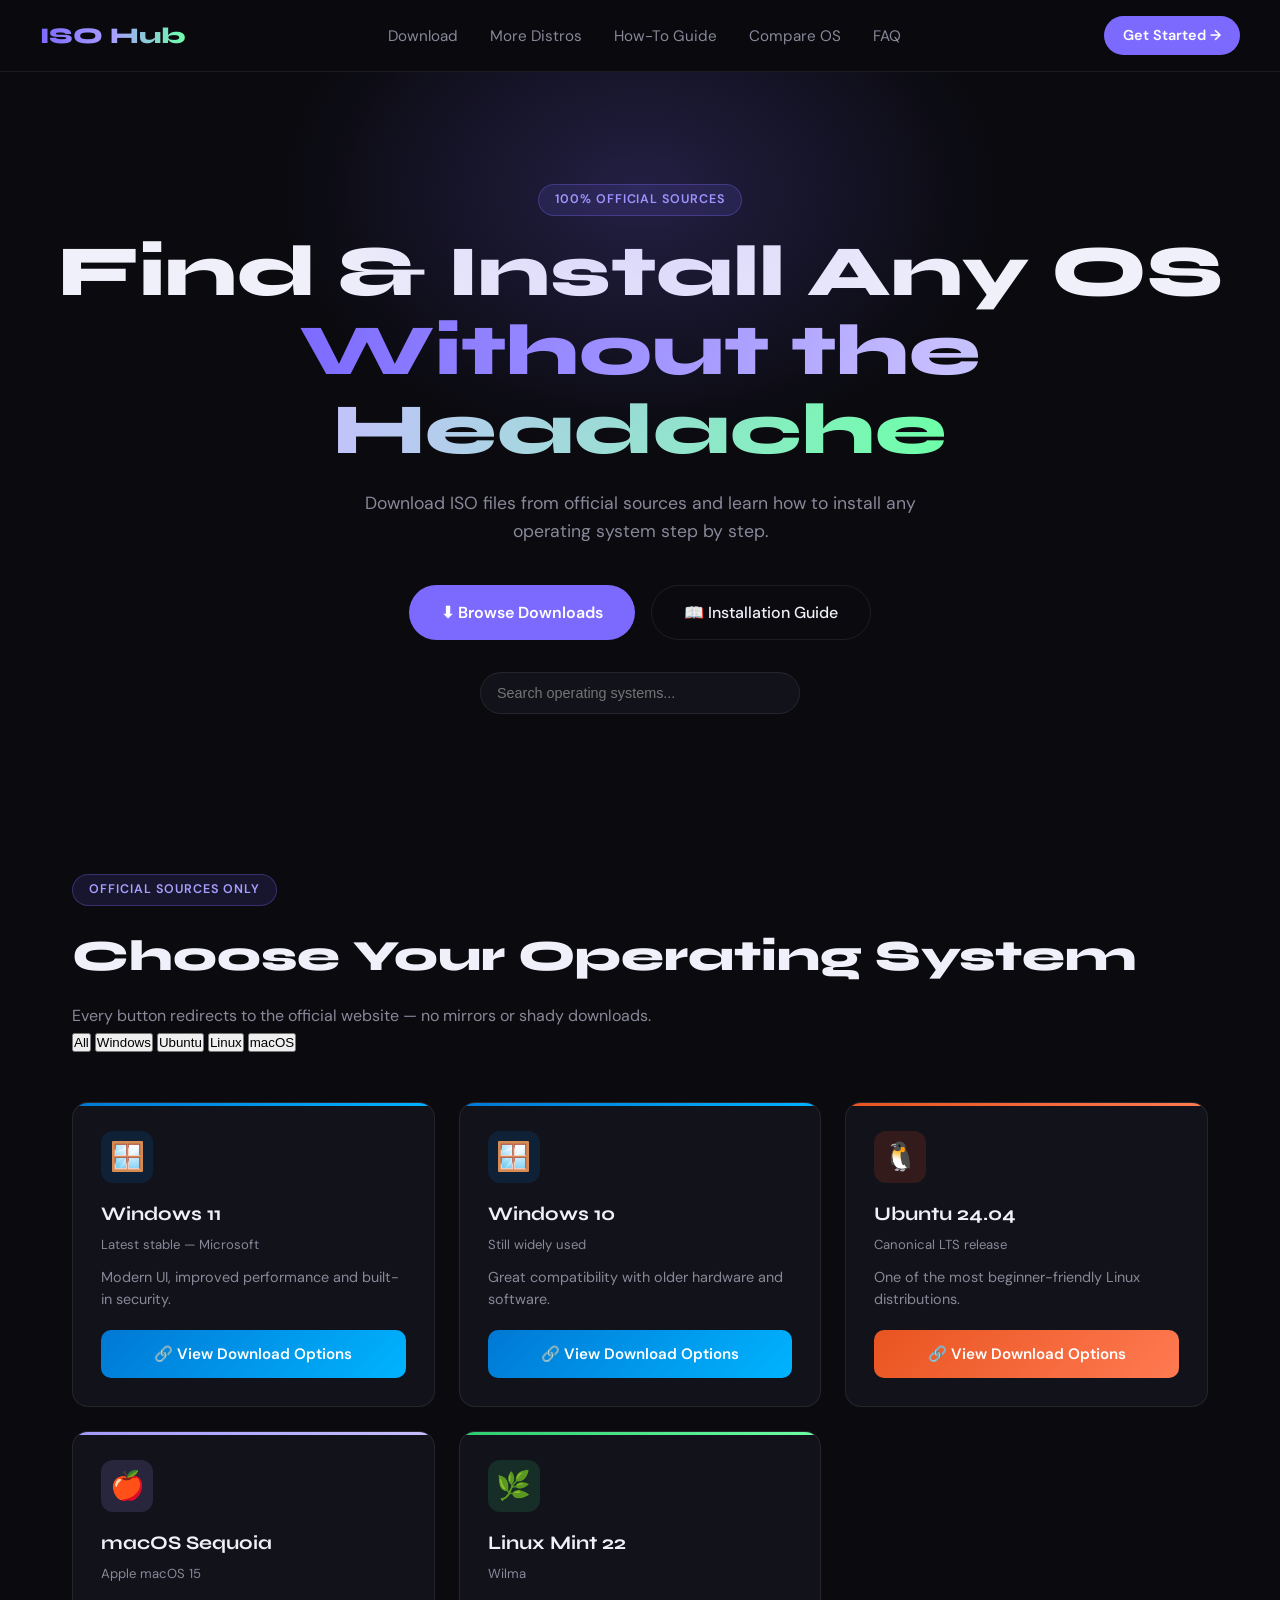
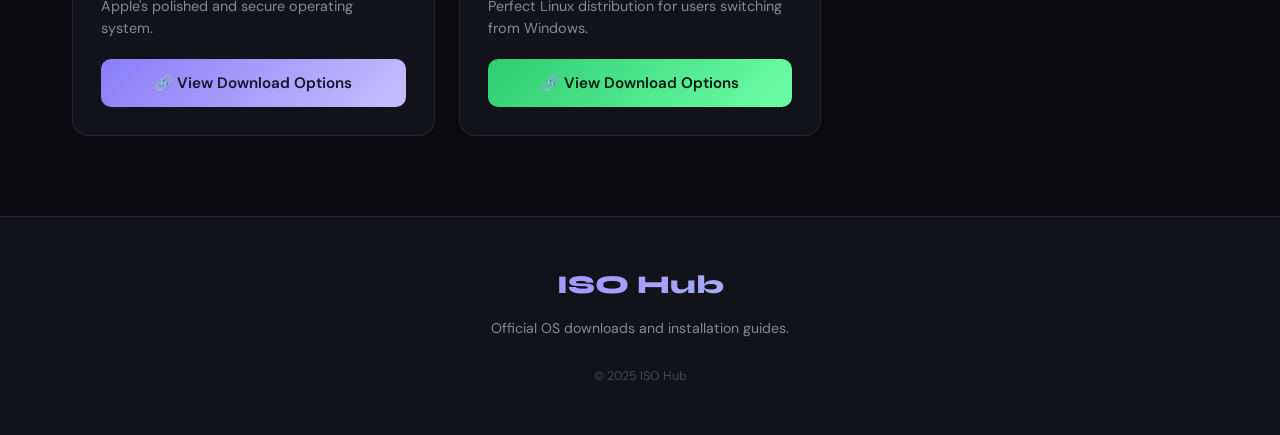
==== index.html @ 252da691 "Update index.html" ====
<!DOCTYPE html>
<html lang="en">
<head>

<meta charset="UTF-8">
<meta name="viewport" content="width=device-width, initial-scale=1.0">

<title>ISO Hub — Find & Install Any OS</title>

<link href="https://fonts.googleapis.com/css2?family=Syne:wght@400;700;800&family=DM+Sans:wght@400;500;600&display=swap" rel="stylesheet">
<link rel="stylesheet" href="style.css">

</head>

<body>

<nav>

<a class="nav-logo" href="index.html">ISO Hub</a>

<ul class="nav-links">
<li><a href="#os">Download</a></li>
<li><a href="#distros">More Distros</a></li>
<li><a href="#guide">How-To Guide</a></li>
<li><a href="#compare">Compare OS</a></li>
<li><a href="#faq">FAQ</a></li>
</ul>

<a class="nav-cta" href="#os">Get Started →</a>

</nav>


<header class="hero">

<div class="hero-glow"></div>

<span class="section-tag">100% Official Sources</span>

<h1>
Find & Install Any OS<br>
<span class="gradient-text">Without the Headache</span>
</h1>

<p class="hero-sub">
Download ISO files from official sources and learn how to install any operating system step by step.
</p>

<div class="hero-btns">
<a class="btn-primary" href="#os">⬇ Browse Downloads</a>
<a class="btn-secondary" href="#guide">📖 Installation Guide</a>
</div>


<div class="search-box">
<input type="text" id="osSearch" placeholder="Search operating systems...">
</div>

</header>


<section class="section" id="os">

<div class="reveal">

<span class="section-tag">Official Sources Only</span>

<h2 class="section-title">Choose Your Operating System</h2>

<p class="section-sub">
Every button redirects to the official website — no mirrors or shady downloads.
</p>

</div>


<div class="os-filters">

<button onclick="filterOS('all')">All</button>
<button onclick="filterOS('windows')">Windows</button>
<button onclick="filterOS('ubuntu')">Ubuntu</button>
<button onclick="filterOS('linux')">Linux</button>
<button onclick="filterOS('macos')">macOS</button>

</div>


<div class="os-grid">

<div class="os-card windows reveal">

<div class="card-bar win-bar"></div>

<div class="os-icon win">🪟</div>

<div class="os-name">Windows 11</div>

<div class="os-version">Latest stable — Microsoft</div>

<div class="os-desc">
Modern UI, improved performance and built-in security.
</div>

<a class="download-btn btn-win" href="windows11.html">
🔗 View Download Options
</a>

</div>


<div class="os-card windows reveal">

<div class="card-bar win-bar"></div>

<div class="os-icon win">🪟</div>

<div class="os-name">Windows 10</div>

<div class="os-version">Still widely used</div>

<div class="os-desc">
Great compatibility with older hardware and software.
</div>

<a class="download-btn btn-win" href="windows10.html">
🔗 View Download Options
</a>

</div>


<div class="os-card ubuntu reveal">

<div class="card-bar ubu-bar"></div>

<div class="os-icon ubu">🐧</div>

<div class="os-name">Ubuntu 24.04</div>

<div class="os-version">Canonical LTS release</div>

<div class="os-desc">
One of the most beginner-friendly Linux distributions.
</div>

<a class="download-btn btn-ubu" href="ubuntu.html">
🔗 View Download Options
</a>

</div>


<div class="os-card macos reveal">

<div class="card-bar mac-bar"></div>

<div class="os-icon mac">🍎</div>

<div class="os-name">macOS Sequoia</div>

<div class="os-version">Apple macOS 15</div>

<div class="os-desc">
Apple's polished and secure operating system.
</div>

<a class="download-btn btn-mac" href="macos.html">
🔗 View Download Options
</a>

</div>


<div class="os-card linux reveal">

<div class="card-bar lin-bar"></div>

<div class="os-icon lin">🌿</div>

<div class="os-name">Linux Mint 22</div>

<div class="os-version">Wilma</div>

<div class="os-desc">
Perfect Linux distribution for users switching from Windows.
</div>

<a class="download-btn btn-lin" href="mint.html">
🔗 View Download Options
</a>

</div>

</div>

</section>


<footer>

<div class="footer-logo">ISO Hub</div>

<p class="footer-text">
Official OS downloads and installation guides.
</p>

<div class="footer-bottom">
© 2025 ISO Hub
</div>

</footer>


<script>


function toggleFaq(btn){

const ans = btn.nextElementSibling
const isOpen = ans.classList.contains('open')

document.querySelectorAll('.faq-a.open')
.forEach(a=>a.classList.remove('open'))

document.querySelectorAll('.faq-q.open')
.forEach(q=>q.classList.remove('open'))

if(!isOpen){
ans.classList.add('open')
btn.classList.add('open')
}

}



const io = new IntersectionObserver(entries =>

entries.forEach(e=>{

if(e.isIntersecting){
e.target.classList.add('visible')
}

})

,{threshold:0.1})

document.querySelectorAll('.reveal')
.forEach(el=>io.observe(el))



const search = document.getElementById("osSearch")

search.addEventListener("input", e=>{

const term = e.target.value.toLowerCase()

const cards = document.querySelectorAll(".os-card")

cards.forEach(card=>{

const name =
card.querySelector(".os-name")
.innerText
.toLowerCase()

card.style.display =
name.includes(term)
? "block"
: "none"

})

})



function filterOS(type){

const cards = document.querySelectorAll(".os-card")

cards.forEach(card=>{

if(type==="all"){
card.style.display="block"
}
else if(card.classList.contains(type)){
card.style.display="block"
}
else{
card.style.display="none"
}

})

}

</script>

</body>
</html>
---- style.css ----
/* ── RESET & VARIABLES ── */
*, *::before, *::after { box-sizing: border-box; margin: 0; padding: 0; }

:root {
  --bg:      #0a0a0f;
  --bg2:     #12121a;
  --bg3:     #1a1a26;
  --text:    #f0f0fa;
  --muted:   #888899;
  --border:  rgba(255,255,255,0.08);
  --accent:  #7c6aff;
  --accent2: #a89fff;
  --win:     #0078D4;
  --win2:    #00b4ff;
  --ubu:     #E95420;
  --ubu2:    #ff7a52;
  --mac:     #a29bfe;
  --mac2:    #c7bfff;
  --lin:     #2ecc71;
  --lin2:    #6dffa8;
  --radius:  16px;
  --font-head: 'Syne', sans-serif;
  --font-body: 'DM Sans', sans-serif;
}

html { scroll-behavior: smooth; }

body {
  background: var(--bg);
  color: var(--text);
  font-family: var(--font-body);
  font-size: 16px;
  line-height: 1.6;
  overflow-x: hidden;
}

/* ── NAV ── */
nav {
  position: sticky; top: 0; z-index: 100;
  display: flex; align-items: center; justify-content: space-between;
  padding: 1rem 2.5rem;
  background: rgba(10,10,15,0.88);
  backdrop-filter: blur(18px);
  border-bottom: 1px solid var(--border);
}
.nav-logo {
  font-family: var(--font-head);
  font-size: 1.4rem; font-weight: 800;
  background: linear-gradient(90deg,#7c6aff,#a89fff,#6dffa8);
  -webkit-background-clip: text; -webkit-text-fill-color: transparent;
  text-decoration: none;
}
.nav-links { display: flex; gap: 2rem; list-style: none; }
.nav-links a { color: var(--muted); text-decoration: none; font-size: 0.95rem; transition: color .2s; }
.nav-links a:hover { color: var(--text); }
.nav-cta {
  background: var(--accent); color: #fff;
  padding: .5rem 1.2rem; border-radius: 999px;
  text-decoration: none; font-size: .9rem; font-weight: 600;
  transition: opacity .2s;
}
.nav-cta:hover { opacity: .85; }

/* ── HERO ── */
.hero {
  position: relative; overflow: hidden;
  padding: 7rem 2rem 5rem; text-align: center;
}
.hero-glow {
  position: absolute; top: -140px; left: 50%; transform: translateX(-50%);
  width: 720px; height: 520px;
  background: radial-gradient(ellipse, rgba(124,106,255,.22) 0%, transparent 70%);
  pointer-events: none;
}
.hero h1 {
  font-family: var(--font-head);
  font-size: clamp(2.4rem,6vw,4.5rem);
  font-weight: 800; line-height: 1.1; margin-bottom: 1.25rem;
}
.gradient-text {
  background: linear-gradient(90deg,#7c6aff,#c7bfff,#6dffa8);
  -webkit-background-clip: text; -webkit-text-fill-color: transparent;
}
.hero-sub { color: var(--muted); font-size: 1.1rem; max-width: 600px; margin: 0 auto 2.5rem; }
.hero-btns { display: flex; gap: 1rem; justify-content: center; flex-wrap: wrap; }

/* ── BUTTONS ── */
.btn-primary {
  background: var(--accent); color: #fff;
  padding: .85rem 2rem; border-radius: 999px;
  text-decoration: none; font-weight: 600; font-size: 1rem;
  display: inline-flex; align-items: center; gap: .5rem;
  transition: transform .2s, opacity .2s;
}
.btn-primary:hover { transform: translateY(-2px); opacity: .9; }
.btn-secondary {
  border: 1px solid var(--border); color: var(--text);
  padding: .85rem 2rem; border-radius: 999px;
  text-decoration: none; font-weight: 500; font-size: 1rem;
  transition: background .2s;
}
.btn-secondary:hover { background: var(--bg3); }

/* ── SECTIONS ── */
.section { padding: 5rem 2rem; max-width: 1200px; margin: 0 auto; }
.alt-bg { background: var(--bg2); max-width: 100%; padding: 5rem 2rem; }
.alt-bg > * { max-width: 1200px; margin-left: auto; margin-right: auto; }

.section-tag {
  display: inline-block;
  background: rgba(124,106,255,.13); color: var(--accent2);
  border: 1px solid rgba(124,106,255,.3);
  padding: .3rem 1rem; border-radius: 999px;
  font-size: .78rem; font-weight: 600; letter-spacing: .08em; text-transform: uppercase;
  margin-bottom: 1rem;
}
.section-title {
  font-family: var(--font-head);
  font-size: clamp(1.8rem,4vw,2.7rem); font-weight: 800; margin-bottom: .75rem;
}
.section-sub { color: var(--muted); max-width: 580px; font-size: 1rem; }

/* ── OS CARD GRID ── */
.os-grid {
  display: grid;
  grid-template-columns: repeat(auto-fill, minmax(300px,1fr));
  gap: 1.5rem; margin-top: 3rem;
}
.os-card {
  background: var(--bg2); border: 1px solid var(--border);
  border-radius: var(--radius); padding: 1.75rem;
  position: relative; overflow: hidden;
  transition: transform .25s, box-shadow .25s, border-color .25s;
}
.os-card:hover { transform: translateY(-6px); box-shadow: 0 22px 60px rgba(0,0,0,.45); }
.os-card.windows:hover { border-color: rgba(0,120,212,.4); box-shadow: 0 22px 60px rgba(0,120,212,.12); }
.os-card.ubuntu:hover  { border-color: rgba(233,84,32,.4);  box-shadow: 0 22px 60px rgba(233,84,32,.12); }
.os-card.macos:hover   { border-color: rgba(162,155,254,.4);box-shadow: 0 22px 60px rgba(162,155,254,.12);}
.os-card.linux:hover   { border-color: rgba(46,204,113,.4); box-shadow: 0 22px 60px rgba(46,204,113,.12); }

.card-bar { position: absolute; top: 0; left: 0; right: 0; height: 3px; }
.win-bar { background: linear-gradient(90deg,var(--win),var(--win2)); }
.ubu-bar { background: linear-gradient(90deg,var(--ubu),var(--ubu2)); }
.mac-bar { background: linear-gradient(90deg,var(--mac),var(--mac2)); }
.lin-bar { background: linear-gradient(90deg,var(--lin),var(--lin2)); }

.os-icon {
  width: 52px; height: 52px; border-radius: 12px;
  display: flex; align-items: center; justify-content: center;
  font-size: 1.75rem; margin-bottom: 1rem;
}
.os-icon.win { background: rgba(0,120,212,.15); }
.os-icon.ubu { background: rgba(233,84,32,.15); }
.os-icon.mac { background: rgba(162,155,254,.15); }
.os-icon.lin { background: rgba(46,204,113,.15); }

.os-name    { font-family: var(--font-head); font-size: 1.2rem; font-weight: 700; margin-bottom: .25rem; }
.os-version { color: var(--muted); font-size: .82rem; margin-bottom: .7rem; }
.os-desc    { color: var(--muted); font-size: .9rem; line-height: 1.55; margin-bottom: 1.2rem; }

.os-tags { display: flex; flex-wrap: wrap; gap: .4rem; margin-bottom: 1.4rem; }
.tag {
  font-size: .74rem; padding: .22rem .65rem; border-radius: 999px;
  border: 1px solid var(--border); color: var(--muted);
}
.tag.green  { color:#6dffa8; border-color:rgba(109,255,168,.25); background:rgba(109,255,168,.06); }
.tag.blue   { color:#7ec8ff; border-color:rgba(126,200,255,.25); background:rgba(126,200,255,.06); }
.tag.purple { color:var(--accent2); border-color:rgba(168,159,255,.25); background:rgba(168,159,255,.06); }
.tag.orange { color:#ff9a6d; border-color:rgba(255,154,109,.25); background:rgba(255,154,109,.06); }

.download-btn {
  display: flex; align-items: center; justify-content: center; gap: .5rem;
  width: 100%; padding: .75rem; border-radius: 10px;
  font-weight: 600; font-size: .95rem; text-decoration: none;
  transition: opacity .2s, transform .15s; border: none; cursor: pointer;
}
.download-btn:hover { opacity: .88; transform: scale(.99); }
.btn-win { background: linear-gradient(135deg,var(--win),var(--win2)); color:#fff; }
.btn-ubu { background: linear-gradient(135deg,var(--ubu),var(--ubu2)); color:#fff; }
.btn-mac { background: linear-gradient(135deg,#8b7cf8,var(--mac2));  color:#16122e; }
.btn-lin { background: linear-gradient(135deg,var(--lin),var(--lin2)); color:#061a0e; }

.search-box{
margin-top:2rem;
display:flex;
justify-content:center;
}

.search-box input{
width:320px;
padding:.75rem 1rem;
border-radius:999px;
border:1px solid var(--border);
background:var(--bg2);
color:var(--text);
font-size:.9rem;
outline:none;
}

.search-box input:focus{
border-color:var(--accent);
}

/* ── DISTRO GRID ── */
.distro-grid {
  display: grid;
  grid-template-columns: repeat(auto-fill, minmax(220px,1fr));
  gap: 1rem; margin-top: 2.5rem;
}
.distro-card {
  background: var(--bg2); border: 1px solid var(--border);
  border-radius: 12px; padding: 1.1rem 1.25rem;
  display: flex; align-items: center; gap: .9rem;
  text-decoration: none; color: var(--text);
  transition: background .2s, border-color .2s, transform .2s;
}
.distro-card:hover { background: var(--bg3); border-color:rgba(124,106,255,.35); transform:translateY(-3px); }
.distro-logo { font-size: 1.65rem; }
.distro-name { font-weight: 600; font-size: .95rem; margin-bottom: .15rem; }
.distro-use  { color: var(--muted); font-size: .78rem; }

/* ── GUIDE CARDS ── */
.guide-cards {
  display: grid;
  grid-template-columns: repeat(auto-fill,minmax(300px,1fr));
  gap: 1.5rem; margin-top: 3rem;
}
.guide-card {
  background: var(--bg3); border: 1px solid var(--border);
  border-radius: var(--radius); padding: 2rem;
  position: relative; overflow: hidden;
  transition: transform .25s, border-color .25s;
}
.guide-card:hover { transform: translateY(-4px); border-color: rgba(124,106,255,.4); }
.guide-step {
  font-family: var(--font-head); font-size: 3.5rem; font-weight: 800;
  color: rgba(124,106,255,.1); position: absolute; top: .75rem; right: 1.25rem; line-height: 1;
}
.guide-icon  { font-size: 1.9rem; margin-bottom: .9rem; }
.guide-title { font-family: var(--font-head); font-size: 1.05rem; font-weight: 700; margin-bottom: .45rem; }
.guide-text  { color: var(--muted); font-size: .88rem; line-height: 1.65; }
.guide-text strong { color: var(--text); }

/* ── COMPARISON TABLE ── */
.compare-wrap {
  overflow-x: auto; margin-top: 2.5rem;
  border-radius: var(--radius); border: 1px solid var(--border);
}
table { width: 100%; border-collapse: collapse; background: var(--bg2); }
thead tr { background: var(--bg3); }
th {
  padding: 1rem 1.25rem; text-align: left;
  font-family: var(--font-head); font-size: .88rem; font-weight: 700;
  color: var(--muted); border-bottom: 1px solid var(--border); white-space: nowrap;
}
td { padding: .9rem 1.25rem; font-size: .88rem; border-bottom: 1px solid var(--border); }
tr:last-child td { border-bottom: none; }
tr:hover td { background: rgba(255,255,255,.02); }
.check { color: #6dffa8; }
.cross  { color: #ff7a7a; }
.half   { color: #ffcc6d; }

/* ── FAQ ── */
.faq-list { margin-top: 2.5rem; display: flex; flex-direction: column; gap: .75rem; }
.faq-item { background: var(--bg2); border: 1px solid var(--border); border-radius: 12px; overflow: hidden; }
.faq-q {
  width: 100%; background: none; border: none; cursor: pointer;
  display: flex; justify-content: space-between; align-items: center;
  padding: 1.2rem 1.5rem; color: var(--text);
  font-family: var(--font-body); font-size: .98rem; font-weight: 600;
  text-align: left; transition: background .2s;
}
.faq-q:hover { background: var(--bg3); }
.faq-q .arrow { font-size: .9rem; color: var(--muted); transition: transform .25s; }
.faq-q.open .arrow { transform: rotate(180deg); }
.faq-a {
  max-height: 0; overflow: hidden;
  transition: max-height .35s ease, padding .25s ease;
  color: var(--muted); font-size: .9rem; line-height: 1.7; padding: 0 1.5rem;
}
.faq-a.open { max-height: 300px; padding: 0 1.5rem 1.2rem; }

/* ── DOWNLOAD PAGE (sub-pages) ── */
.page-hero {
  padding: 4rem 2rem 3rem; text-align: center;
  border-bottom: 1px solid var(--border); position: relative; overflow: hidden;
}
.page-hero .hero-glow { top: -100px; }
.page-hero h1 { font-family: var(--font-head); font-size: clamp(2rem,5vw,3.2rem); font-weight: 800; margin-bottom: .6rem; }
.page-hero p  { color: var(--muted); font-size: 1rem; max-width: 560px; margin: 0 auto; }

.page-content { max-width: 900px; margin: 0 auto; padding: 3rem 2rem 5rem; }

.req-grid {
  display: grid; grid-template-columns: repeat(auto-fill,minmax(180px,1fr));
  gap: 1rem; margin: 2rem 0;
}
.req-card {
  background: var(--bg2); border: 1px solid var(--border);
  border-radius: 12px; padding: 1.25rem; text-align: center;
}
.req-icon  { font-size: 1.8rem; margin-bottom: .6rem; }
.req-label { color: var(--muted); font-size: .8rem; margin-bottom: .25rem; }
.req-value { font-family: var(--font-head); font-weight: 700; font-size: 1rem; }

.dl-options { display: flex; flex-direction: column; gap: 1rem; margin: 2rem 0; }
.dl-option {
  background: var(--bg2); border: 1px solid var(--border);
  border-radius: 14px; padding: 1.5rem;
  display: flex; align-items: center; justify-content: space-between;
  gap: 1rem; flex-wrap: wrap;
  transition: border-color .2s, background .2s;
}
.dl-option:hover { background: var(--bg3); }
.dl-option-info .dl-name { font-weight: 700; font-size: 1rem; margin-bottom: .2rem; }
.dl-option-info .dl-detail { color: var(--muted); font-size: .85rem; }
.dl-link {
  display: inline-flex; align-items: center; gap: .5rem;
  padding: .7rem 1.5rem; border-radius: 999px;
  font-weight: 600; font-size: .9rem; text-decoration: none;
  white-space: nowrap; transition: opacity .2s, transform .15s;
}
.dl-link:hover { opacity: .88; transform: translateY(-1px); }
.dl-link.win { background: linear-gradient(135deg,var(--win),var(--win2)); color:#fff; }
.dl-link.ubu { background: linear-gradient(135deg,var(--ubu),var(--ubu2)); color:#fff; }
.dl-link.mac { background: linear-gradient(135deg,#8b7cf8,var(--mac2)); color:#16122e; }
.dl-link.lin { background: linear-gradient(135deg,var(--lin),var(--lin2)); color:#061a0e; }

.info-box {
  background: rgba(124,106,255,.08); border: 1px solid rgba(124,106,255,.25);
  border-radius: 12px; padding: 1.25rem 1.5rem; margin: 1.5rem 0;
  color: var(--muted); font-size: .9rem; line-height: 1.7;
}
.info-box strong { color: var(--accent2); }

.steps-list { list-style: none; display: flex; flex-direction: column; gap: .75rem; margin: 1.5rem 0; }
.steps-list li {
  display: flex; gap: 1rem; align-items: flex-start;
  background: var(--bg2); border: 1px solid var(--border);
  border-radius: 10px; padding: 1rem 1.25rem;
}
.step-num {
  background: var(--accent); color: #fff;
  width: 26px; height: 26px; border-radius: 50%;
  display: flex; align-items: center; justify-content: center;
  font-size: .78rem; font-weight: 700; flex-shrink: 0; margin-top: 2px;
}
.step-text { font-size: .9rem; line-height: 1.6; color: var(--muted); }
.step-text strong { color: var(--text); }

.back-link {
  display: inline-flex; align-items: center; gap: .5rem;
  color: var(--accent2); text-decoration: none; font-size: .9rem; font-weight: 600;
  margin-bottom: 2rem; transition: gap .2s;
}
.back-link:hover { gap: .8rem; }

/* ── FOOTER ── */
footer {
  background: var(--bg2); border-top: 1px solid var(--border);
  padding: 3rem 2rem; text-align: center;
}
.footer-logo {
  font-family: var(--font-head); font-size: 1.6rem; font-weight: 800;
  background: linear-gradient(90deg,#7c6aff,#a89fff,#6dffa8);
  -webkit-background-clip: text; -webkit-text-fill-color: transparent;
  margin-bottom: .65rem;
}
.footer-text  { color: var(--muted); font-size: .88rem; margin-bottom: 1.5rem; }
.footer-links { display: flex; gap: 1.5rem; justify-content: center; flex-wrap: wrap; }
.footer-links a { color: var(--muted); text-decoration: none; font-size: .88rem; transition: color .2s; }
.footer-links a:hover { color: var(--text); }
.footer-bottom { margin-top: 1.75rem; color: rgba(136,136,153,.45); font-size: .78rem; }

/* ── SCROLL REVEAL ── */
.reveal { opacity: 0; transform: translateY(26px); transition: opacity .6s ease, transform .6s ease; }
.reveal.visible { opacity: 1; transform: none; }

/* ── RESPONSIVE ── */
@media (max-width: 640px) {
  nav { padding: 1rem 1.25rem; }
  .nav-links { display: none; }
  .hero { padding: 5rem 1.25rem 3.5rem; }
  .section { padding: 3rem 1.25rem; }
  .dl-option { flex-direction: column; align-items: flex-start; }
}
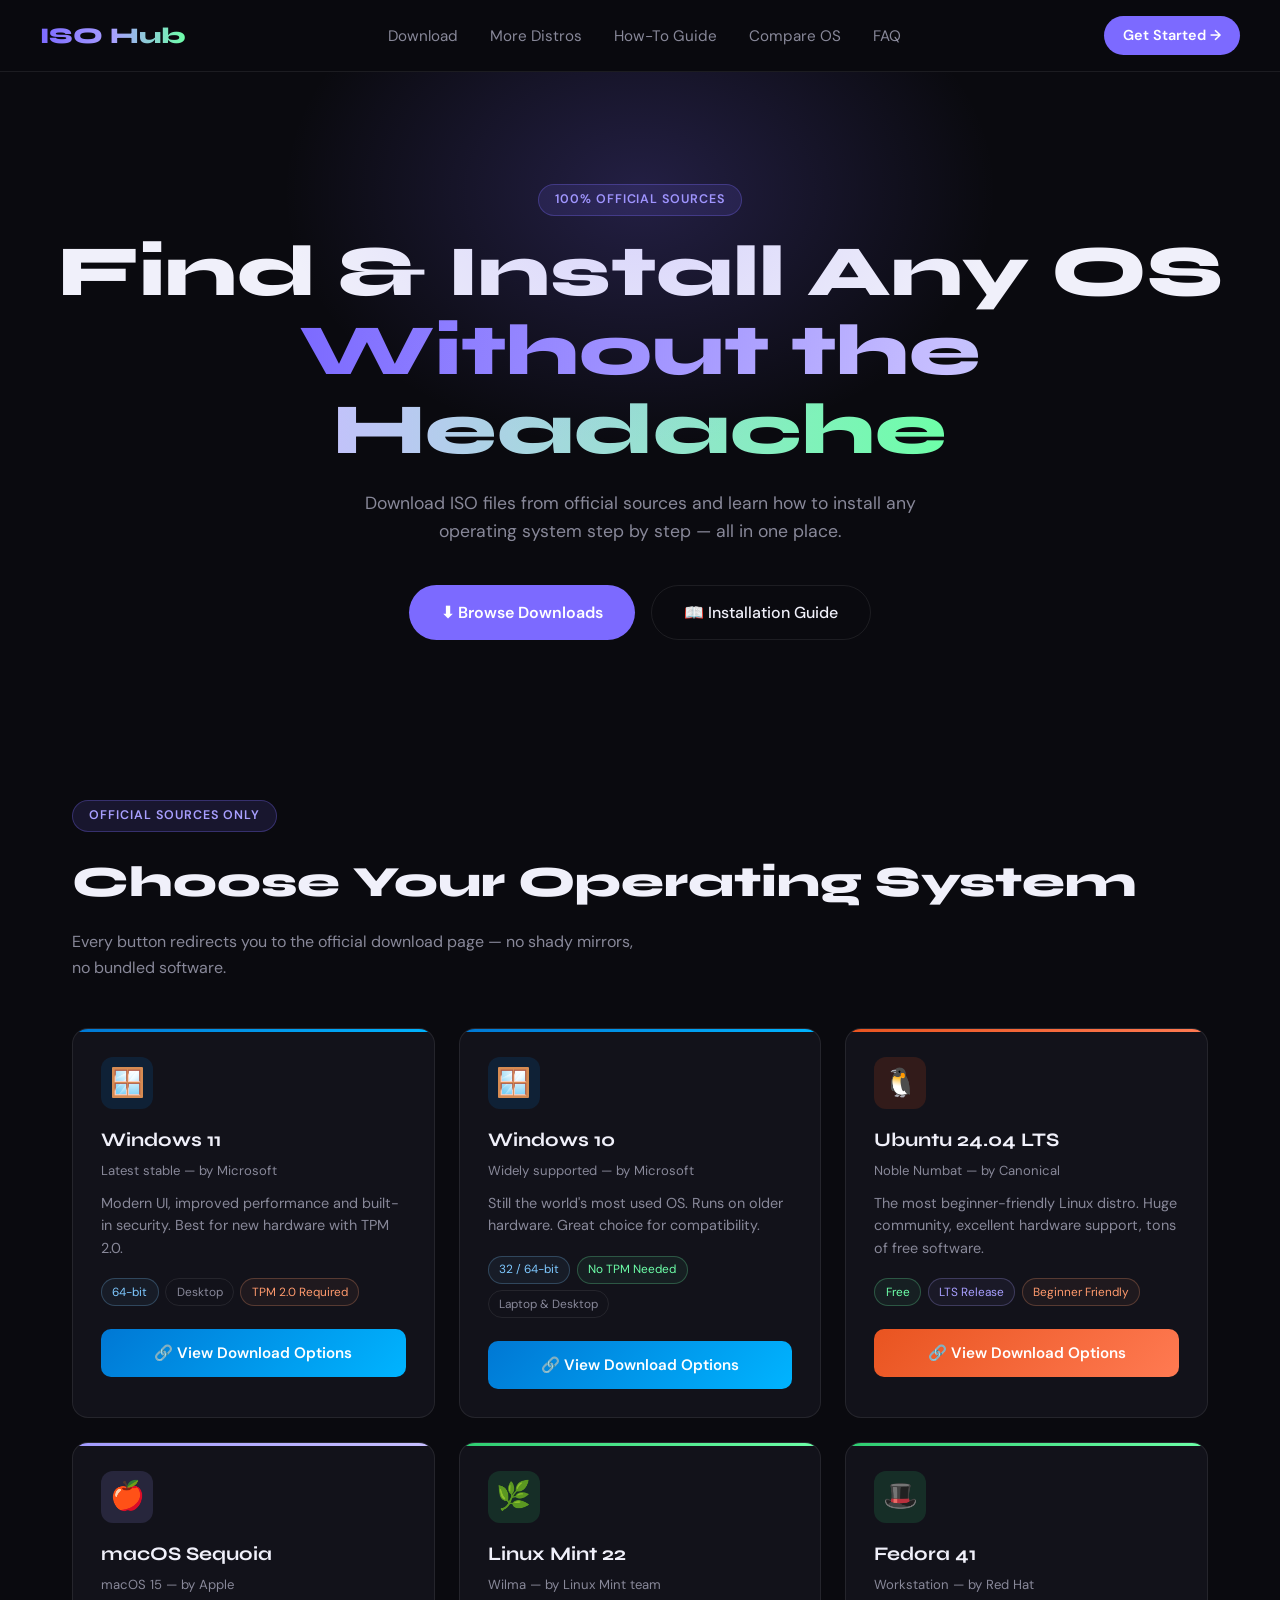
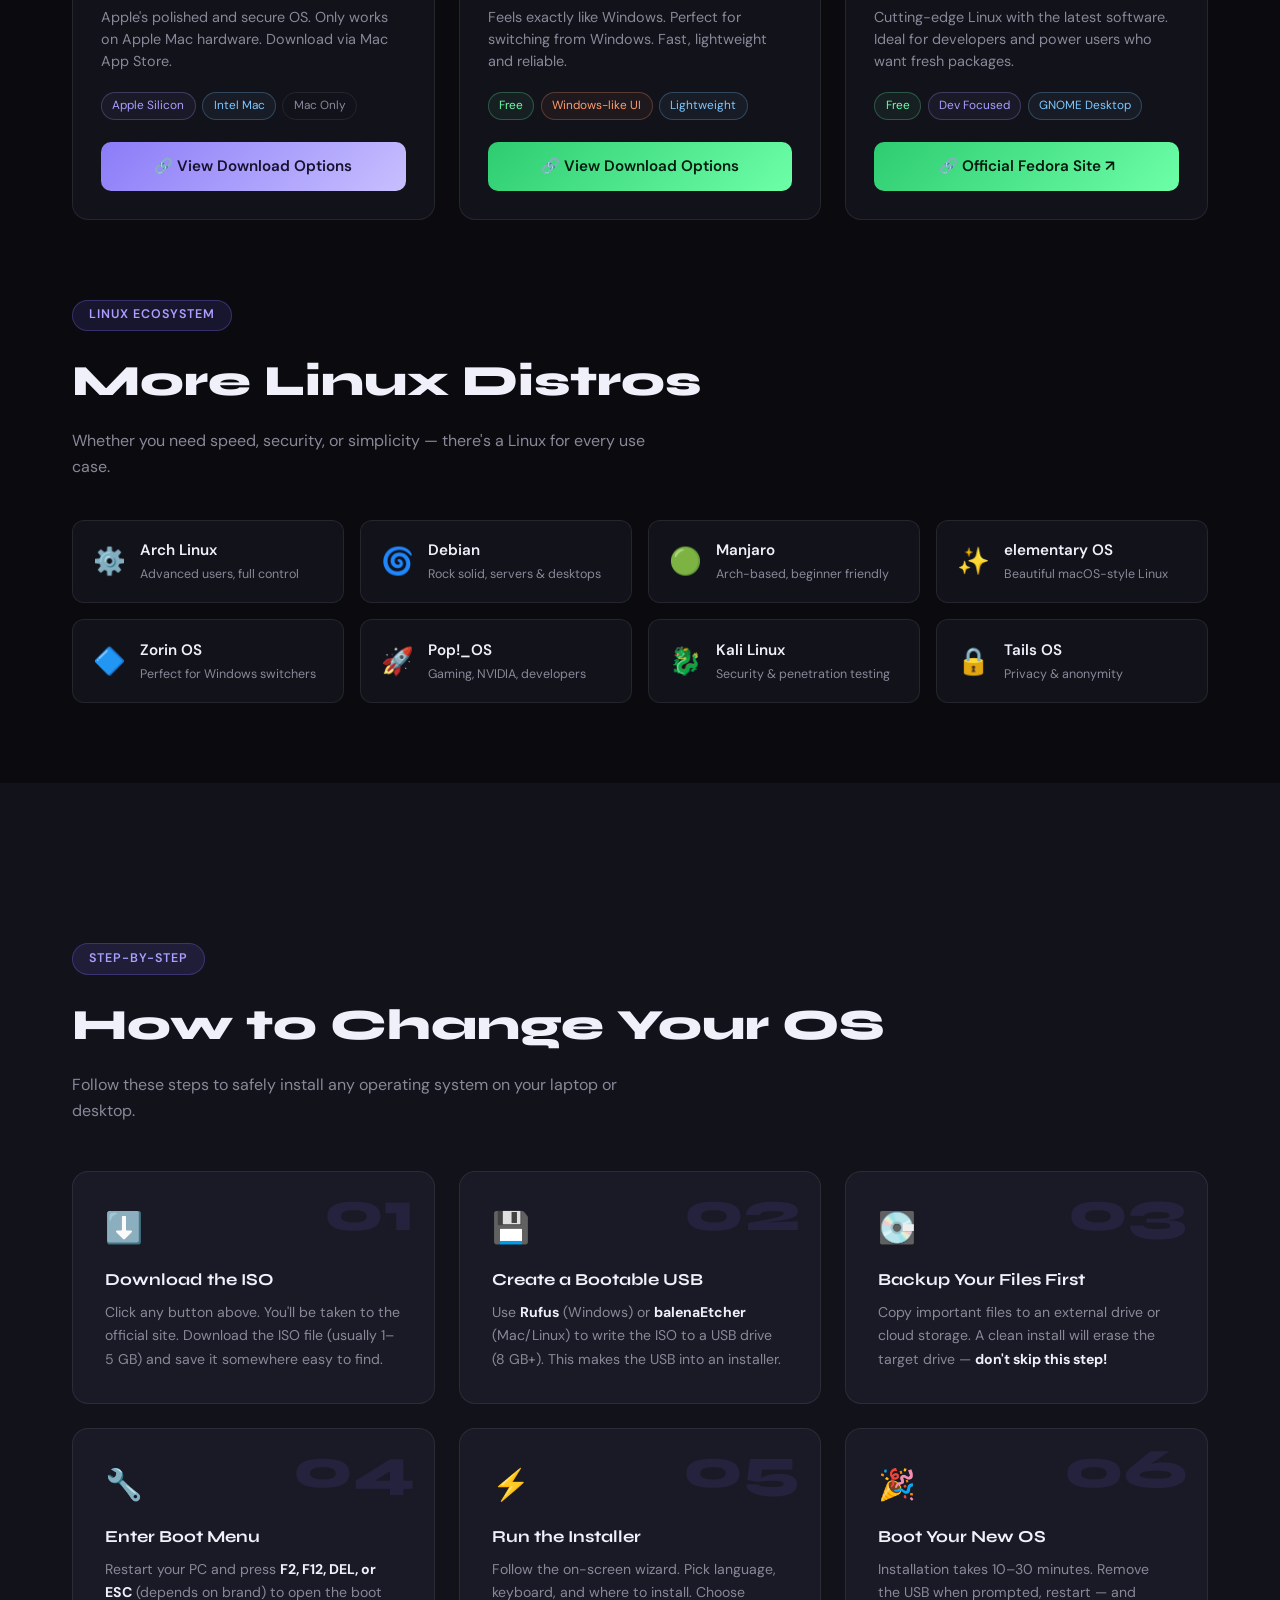
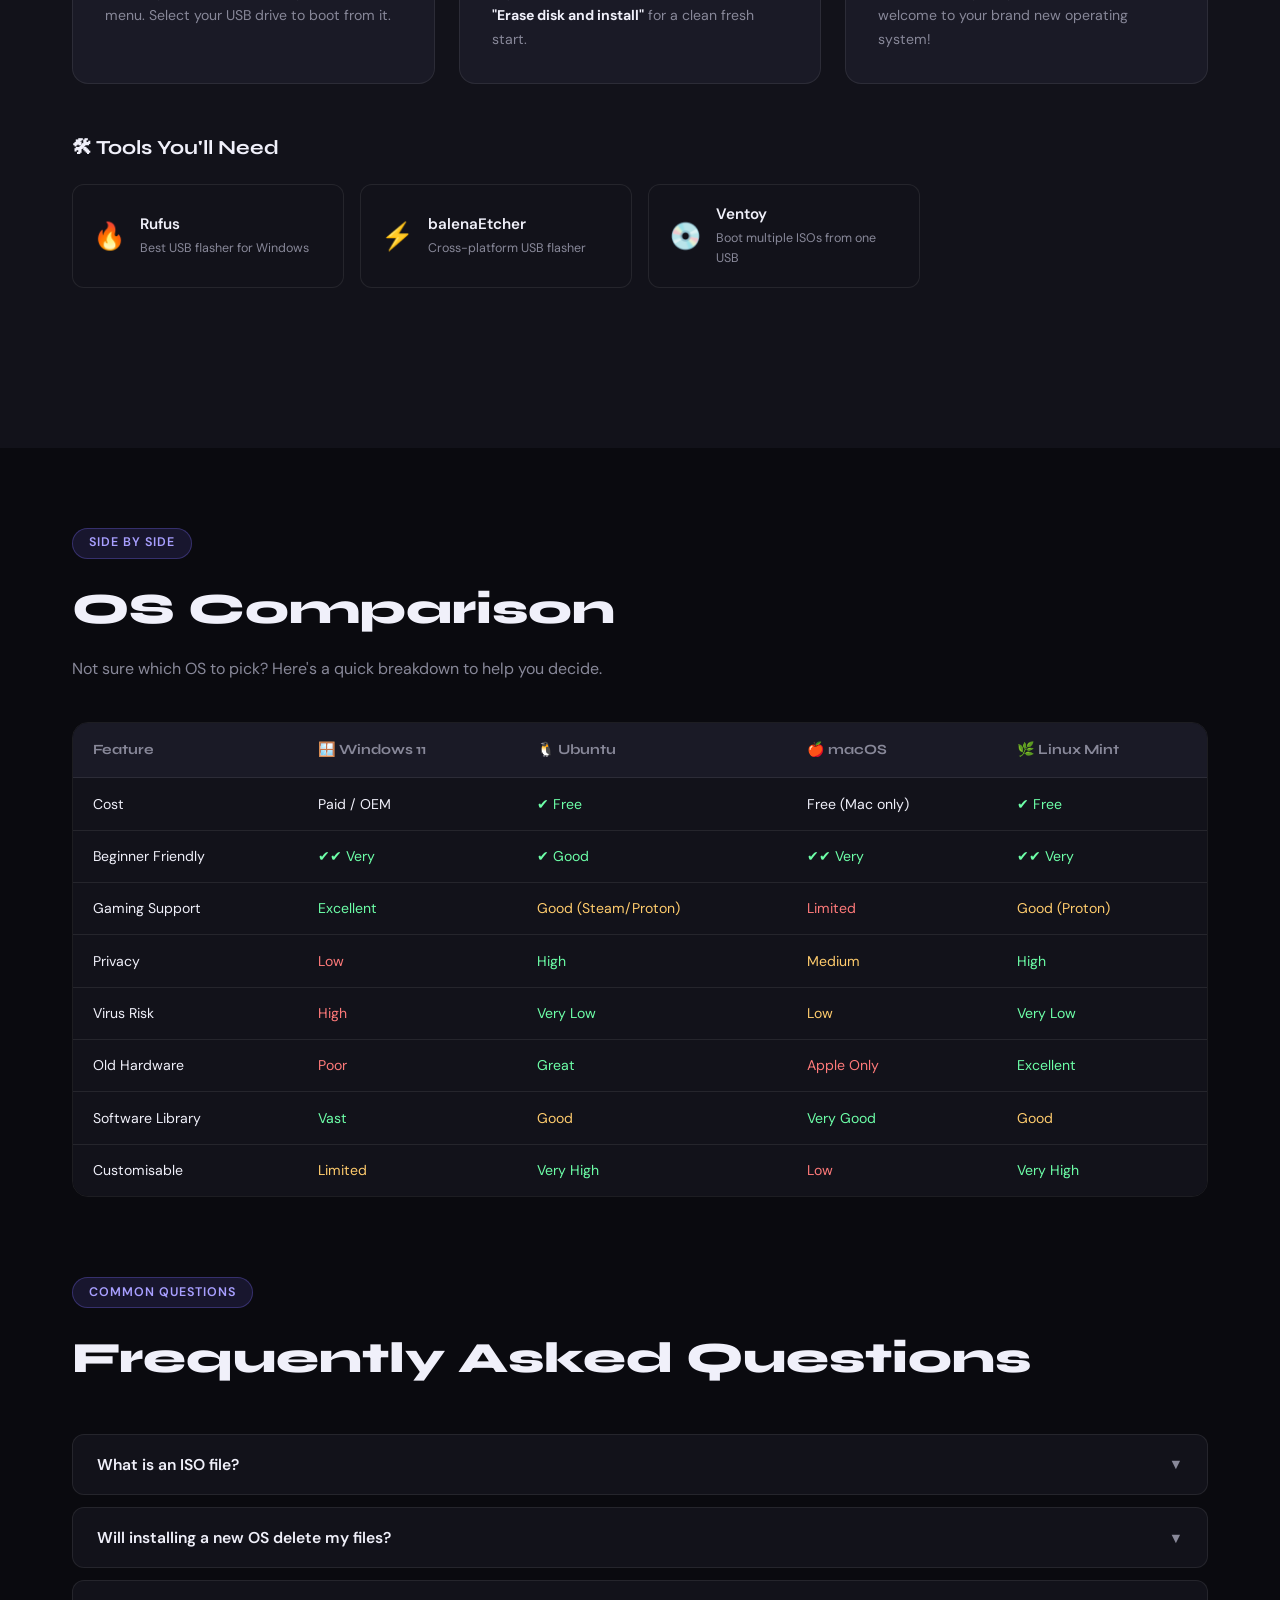
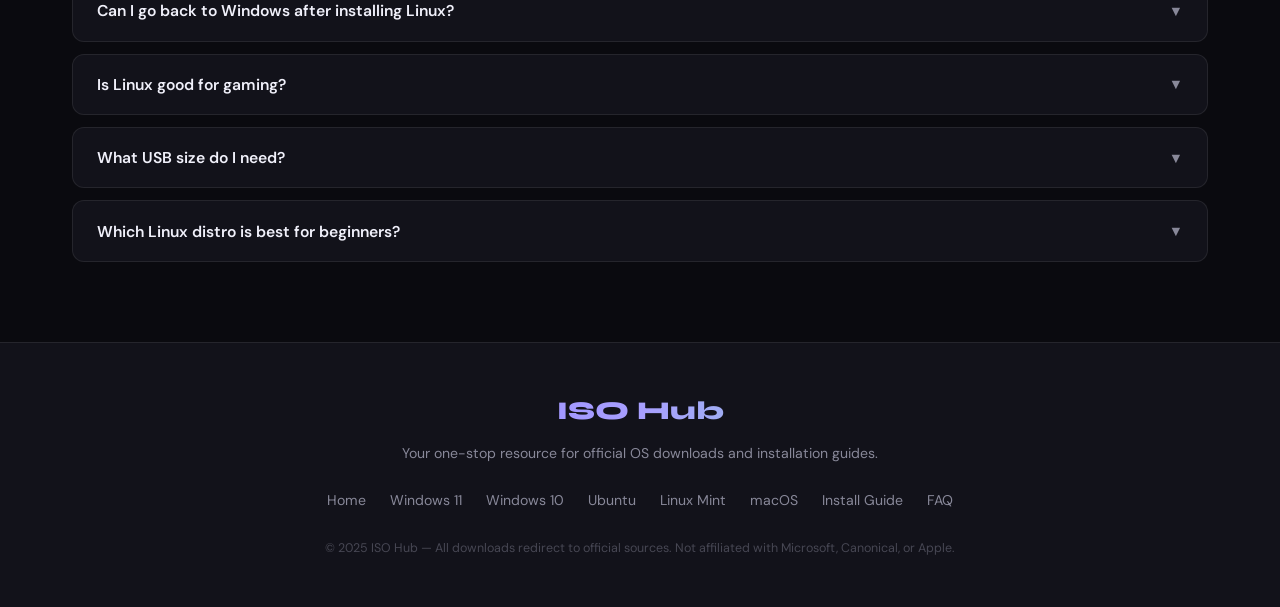
==== commit 06586436: "Update index.html" ====
--- a/index.html
+++ b/index.html
@@ -1,303 +1,273 @@
 <!DOCTYPE html>
 <html lang="en">
 <head>
-
-<meta charset="UTF-8">
-<meta name="viewport" content="width=device-width, initial-scale=1.0">
-
-<title>ISO Hub — Find & Install Any OS</title>
-
-<link href="https://fonts.googleapis.com/css2?family=Syne:wght@400;700;800&family=DM+Sans:wght@400;500;600&display=swap" rel="stylesheet">
-<link rel="stylesheet" href="style.css">
-
+<meta charset="UTF-8"/>
+<meta name="viewport" content="width=device-width, initial-scale=1.0"/>
+<title>ISO Hub — Find &amp; Install Any OS</title>
+<link href="https://fonts.googleapis.com/css2?family=Syne:wght@400;700;800&family=DM+Sans:wght@400;500;600&display=swap" rel="stylesheet"/>
+<link rel="stylesheet" href="style.css"/>
 </head>
-
 <body>
 
 <nav>
-
-<a class="nav-logo" href="index.html">ISO Hub</a>
-
-<ul class="nav-links">
-<li><a href="#os">Download</a></li>
-<li><a href="#distros">More Distros</a></li>
-<li><a href="#guide">How-To Guide</a></li>
-<li><a href="#compare">Compare OS</a></li>
-<li><a href="#faq">FAQ</a></li>
-</ul>
-
-<a class="nav-cta" href="#os">Get Started →</a>
-
+  <a class="nav-logo" href="index.html">ISO Hub</a>
+  <ul class="nav-links">
+    <li><a href="#os">Download</a></li>
+    <li><a href="#distros">More Distros</a></li>
+    <li><a href="#guide">How-To Guide</a></li>
+    <li><a href="#compare">Compare OS</a></li>
+    <li><a href="#faq">FAQ</a></li>
+  </ul>
+  <a class="nav-cta" href="#os">Get Started →</a>
 </nav>
 
-
 <header class="hero">
-
-<div class="hero-glow"></div>
-
-<span class="section-tag">100% Official Sources</span>
-
-<h1>
-Find & Install Any OS<br>
-<span class="gradient-text">Without the Headache</span>
-</h1>
-
-<p class="hero-sub">
-Download ISO files from official sources and learn how to install any operating system step by step.
-</p>
-
-<div class="hero-btns">
-<a class="btn-primary" href="#os">⬇ Browse Downloads</a>
-<a class="btn-secondary" href="#guide">📖 Installation Guide</a>
+  <div class="hero-glow"></div>
+  <span class="section-tag">100% Official Sources</span>
+  <h1>Find &amp; Install Any OS<br/><span class="gradient-text">Without the Headache</span></h1>
+  <p class="hero-sub">Download ISO files from official sources and learn how to install any operating system step by step — all in one place.</p>
+  <div class="hero-btns">
+    <a class="btn-primary" href="#os">⬇ Browse Downloads</a>
+    <a class="btn-secondary" href="#guide">📖 Installation Guide</a>
+  </div>
+</header>
+
+<!-- OS CARDS -->
+<section class="section" id="os">
+  <div class="reveal">
+    <span class="section-tag">Official Sources Only</span>
+    <h2 class="section-title">Choose Your Operating System</h2>
+    <p class="section-sub">Every button redirects you to the official download page — no shady mirrors, no bundled software.</p>
+  </div>
+  <div class="os-grid">
+
+    <div class="os-card windows reveal">
+      <div class="card-bar win-bar"></div>
+      <div class="os-icon win">🪟</div>
+      <div class="os-name">Windows 11</div>
+      <div class="os-version">Latest stable — by Microsoft</div>
+      <div class="os-desc">Modern UI, improved performance and built-in security. Best for new hardware with TPM 2.0.</div>
+      <div class="os-tags">
+        <span class="tag blue">64-bit</span>
+        <span class="tag">Desktop</span>
+        <span class="tag orange">TPM 2.0 Required</span>
+      </div>
+      <a class="download-btn btn-win" href="windows11.html">🔗 View Download Options</a>
+    </div>
+
+    <div class="os-card windows reveal">
+      <div class="card-bar win-bar"></div>
+      <div class="os-icon win">🪟</div>
+      <div class="os-name">Windows 10</div>
+      <div class="os-version">Widely supported — by Microsoft</div>
+      <div class="os-desc">Still the world's most used OS. Runs on older hardware. Great choice for compatibility.</div>
+      <div class="os-tags">
+        <span class="tag blue">32 / 64-bit</span>
+        <span class="tag green">No TPM Needed</span>
+        <span class="tag">Laptop &amp; Desktop</span>
+      </div>
+      <a class="download-btn btn-win" href="windows10.html">🔗 View Download Options</a>
+    </div>
+
+    <div class="os-card ubuntu reveal">
+      <div class="card-bar ubu-bar"></div>
+      <div class="os-icon ubu">🐧</div>
+      <div class="os-name">Ubuntu 24.04 LTS</div>
+      <div class="os-version">Noble Numbat — by Canonical</div>
+      <div class="os-desc">The most beginner-friendly Linux distro. Huge community, excellent hardware support, tons of free software.</div>
+      <div class="os-tags">
+        <span class="tag green">Free</span>
+        <span class="tag purple">LTS Release</span>
+        <span class="tag orange">Beginner Friendly</span>
+      </div>
+      <a class="download-btn btn-ubu" href="ubuntu.html">🔗 View Download Options</a>
+    </div>
+
+    <div class="os-card macos reveal">
+      <div class="card-bar mac-bar"></div>
+      <div class="os-icon mac">🍎</div>
+      <div class="os-name">macOS Sequoia</div>
+      <div class="os-version">macOS 15 — by Apple</div>
+      <div class="os-desc">Apple's polished and secure OS. Only works on Apple Mac hardware. Download via Mac App Store.</div>
+      <div class="os-tags">
+        <span class="tag purple">Apple Silicon</span>
+        <span class="tag blue">Intel Mac</span>
+        <span class="tag">Mac Only</span>
+      </div>
+      <a class="download-btn btn-mac" href="macos.html">🔗 View Download Options</a>
+    </div>
+
+    <div class="os-card linux reveal">
+      <div class="card-bar lin-bar"></div>
+      <div class="os-icon lin">🌿</div>
+      <div class="os-name">Linux Mint 22</div>
+      <div class="os-version">Wilma — by Linux Mint team</div>
+      <div class="os-desc">Feels exactly like Windows. Perfect for switching from Windows. Fast, lightweight and reliable.</div>
+      <div class="os-tags">
+        <span class="tag green">Free</span>
+        <span class="tag orange">Windows-like UI</span>
+        <span class="tag blue">Lightweight</span>
+      </div>
+      <a class="download-btn btn-lin" href="mint.html">🔗 View Download Options</a>
+    </div>
+
+    <div class="os-card linux reveal">
+      <div class="card-bar lin-bar"></div>
+      <div class="os-icon lin">🎩</div>
+      <div class="os-name">Fedora 41</div>
+      <div class="os-version">Workstation — by Red Hat</div>
+      <div class="os-desc">Cutting-edge Linux with the latest software. Ideal for developers and power users who want fresh packages.</div>
+      <div class="os-tags">
+        <span class="tag green">Free</span>
+        <span class="tag purple">Dev Focused</span>
+        <span class="tag blue">GNOME Desktop</span>
+      </div>
+      <a class="download-btn btn-lin" href="https://fedoraproject.org/workstation/download" target="_blank" rel="noopener">🔗 Official Fedora Site ↗</a>
+    </div>
+
+  </div>
+</section>
+
+<!-- MORE DISTROS -->
+<section class="section" id="distros" style="padding-top:0">
+  <div class="reveal">
+    <span class="section-tag">Linux Ecosystem</span>
+    <h2 class="section-title">More Linux Distros</h2>
+    <p class="section-sub">Whether you need speed, security, or simplicity — there's a Linux for every use case.</p>
+  </div>
+  <div class="distro-grid">
+    <a class="distro-card reveal" href="https://archlinux.org/download/" target="_blank" rel="noopener"><div class="distro-logo">⚙️</div><div class="distro-info"><div class="distro-name">Arch Linux</div><div class="distro-use">Advanced users, full control</div></div></a>
+    <a class="distro-card reveal" href="https://www.debian.org/distrib/" target="_blank" rel="noopener"><div class="distro-logo">🌀</div><div class="distro-info"><div class="distro-name">Debian</div><div class="distro-use">Rock solid, servers &amp; desktops</div></div></a>
+    <a class="distro-card reveal" href="https://manjaro.org/download/" target="_blank" rel="noopener"><div class="distro-logo">🟢</div><div class="distro-info"><div class="distro-name">Manjaro</div><div class="distro-use">Arch-based, beginner friendly</div></div></a>
+    <a class="distro-card reveal" href="https://elementary.io/" target="_blank" rel="noopener"><div class="distro-logo">✨</div><div class="distro-info"><div class="distro-name">elementary OS</div><div class="distro-use">Beautiful macOS-style Linux</div></div></a>
+    <a class="distro-card reveal" href="https://zorin.com/os/download/" target="_blank" rel="noopener"><div class="distro-logo">🔷</div><div class="distro-info"><div class="distro-name">Zorin OS</div><div class="distro-use">Perfect for Windows switchers</div></div></a>
+    <a class="distro-card reveal" href="https://pop.system76.com/" target="_blank" rel="noopener"><div class="distro-logo">🚀</div><div class="distro-info"><div class="distro-name">Pop!_OS</div><div class="distro-use">Gaming, NVIDIA, developers</div></div></a>
+    <a class="distro-card reveal" href="https://kali.org/get-kali/" target="_blank" rel="noopener"><div class="distro-logo">🐉</div><div class="distro-info"><div class="distro-name">Kali Linux</div><div class="distro-use">Security &amp; penetration testing</div></div></a>
+    <a class="distro-card reveal" href="https://tails.boum.org/install/" target="_blank" rel="noopener"><div class="distro-logo">🔒</div><div class="distro-info"><div class="distro-name">Tails OS</div><div class="distro-use">Privacy &amp; anonymity</div></div></a>
+  </div>
+</section>
+
+<!-- HOW-TO GUIDE -->
+<div class="alt-bg" id="guide">
+<section class="section" style="padding-top:5rem;padding-bottom:5rem">
+  <div class="reveal">
+    <span class="section-tag">Step-by-Step</span>
+    <h2 class="section-title">How to Change Your OS</h2>
+    <p class="section-sub">Follow these steps to safely install any operating system on your laptop or desktop.</p>
+  </div>
+  <div class="guide-cards">
+    <div class="guide-card reveal"><div class="guide-step">01</div><div class="guide-icon">⬇️</div><div class="guide-title">Download the ISO</div><div class="guide-text">Click any button above. You'll be taken to the official site. Download the ISO file (usually 1–5 GB) and save it somewhere easy to find.</div></div>
+    <div class="guide-card reveal"><div class="guide-step">02</div><div class="guide-icon">💾</div><div class="guide-title">Create a Bootable USB</div><div class="guide-text">Use <strong>Rufus</strong> (Windows) or <strong>balenaEtcher</strong> (Mac/Linux) to write the ISO to a USB drive (8 GB+). This makes the USB into an installer.</div></div>
+    <div class="guide-card reveal"><div class="guide-step">03</div><div class="guide-icon">💽</div><div class="guide-title">Backup Your Files First</div><div class="guide-text">Copy important files to an external drive or cloud storage. A clean install will erase the target drive — <strong>don't skip this step!</strong></div></div>
+    <div class="guide-card reveal"><div class="guide-step">04</div><div class="guide-icon">🔧</div><div class="guide-title">Enter Boot Menu</div><div class="guide-text">Restart your PC and press <strong>F2, F12, DEL, or ESC</strong> (depends on brand) to open the boot menu. Select your USB drive to boot from it.</div></div>
+    <div class="guide-card reveal"><div class="guide-step">05</div><div class="guide-icon">⚡</div><div class="guide-title">Run the Installer</div><div class="guide-text">Follow the on-screen wizard. Pick language, keyboard, and where to install. Choose <strong>"Erase disk and install"</strong> for a clean fresh start.</div></div>
+    <div class="guide-card reveal"><div class="guide-step">06</div><div class="guide-icon">🎉</div><div class="guide-title">Boot Your New OS</div><div class="guide-text">Installation takes 10–30 minutes. Remove the USB when prompted, restart — and welcome to your brand new operating system!</div></div>
+  </div>
+
+  <div class="reveal" style="margin-top:3rem">
+    <h3 style="font-family:var(--font-head);font-size:1.25rem;font-weight:700;margin-bottom:1.25rem">🛠 Tools You'll Need</h3>
+    <div class="distro-grid" style="margin-top:0">
+      <a class="distro-card" href="https://rufus.ie" target="_blank" rel="noopener"><div class="distro-logo">🔥</div><div class="distro-info"><div class="distro-name">Rufus</div><div class="distro-use">Best USB flasher for Windows</div></div></a>
+      <a class="distro-card" href="https://etcher.balena.io" target="_blank" rel="noopener"><div class="distro-logo">⚡</div><div class="distro-info"><div class="distro-name">balenaEtcher</div><div class="distro-use">Cross-platform USB flasher</div></div></a>
+      <a class="distro-card" href="https://www.ventoy.net" target="_blank" rel="noopener"><div class="distro-logo">💿</div><div class="distro-info"><div class="distro-name">Ventoy</div><div class="distro-use">Boot multiple ISOs from one USB</div></div></a>
+    </div>
+  </div>
+</section>
 </div>
 
-
-<div class="search-box">
-<input type="text" id="osSearch" placeholder="Search operating systems...">
-</div>
-
-</header>
-
-
-<section class="section" id="os">
-
-<div class="reveal">
-
-<span class="section-tag">Official Sources Only</span>
-
-<h2 class="section-title">Choose Your Operating System</h2>
-
-<p class="section-sub">
-Every button redirects to the official website — no mirrors or shady downloads.
-</p>
-
-</div>
-
-
-<div class="os-filters">
-
-<button onclick="filterOS('all')">All</button>
-<button onclick="filterOS('windows')">Windows</button>
-<button onclick="filterOS('ubuntu')">Ubuntu</button>
-<button onclick="filterOS('linux')">Linux</button>
-<button onclick="filterOS('macos')">macOS</button>
-
-</div>
-
-
-<div class="os-grid">
-
-<div class="os-card windows reveal">
-
-<div class="card-bar win-bar"></div>
-
-<div class="os-icon win">🪟</div>
-
-<div class="os-name">Windows 11</div>
-
-<div class="os-version">Latest stable — Microsoft</div>
-
-<div class="os-desc">
-Modern UI, improved performance and built-in security.
-</div>
-
-<a class="download-btn btn-win" href="windows11.html">
-🔗 View Download Options
-</a>
-
-</div>
-
-
-<div class="os-card windows reveal">
-
-<div class="card-bar win-bar"></div>
-
-<div class="os-icon win">🪟</div>
-
-<div class="os-name">Windows 10</div>
-
-<div class="os-version">Still widely used</div>
-
-<div class="os-desc">
-Great compatibility with older hardware and software.
-</div>
-
-<a class="download-btn btn-win" href="windows10.html">
-🔗 View Download Options
-</a>
-
-</div>
-
-
-<div class="os-card ubuntu reveal">
-
-<div class="card-bar ubu-bar"></div>
-
-<div class="os-icon ubu">🐧</div>
-
-<div class="os-name">Ubuntu 24.04</div>
-
-<div class="os-version">Canonical LTS release</div>
-
-<div class="os-desc">
-One of the most beginner-friendly Linux distributions.
-</div>
-
-<a class="download-btn btn-ubu" href="ubuntu.html">
-🔗 View Download Options
-</a>
-
-</div>
-
-
-<div class="os-card macos reveal">
-
-<div class="card-bar mac-bar"></div>
-
-<div class="os-icon mac">🍎</div>
-
-<div class="os-name">macOS Sequoia</div>
-
-<div class="os-version">Apple macOS 15</div>
-
-<div class="os-desc">
-Apple's polished and secure operating system.
-</div>
-
-<a class="download-btn btn-mac" href="macos.html">
-🔗 View Download Options
-</a>
-
-</div>
-
-
-<div class="os-card linux reveal">
-
-<div class="card-bar lin-bar"></div>
-
-<div class="os-icon lin">🌿</div>
-
-<div class="os-name">Linux Mint 22</div>
-
-<div class="os-version">Wilma</div>
-
-<div class="os-desc">
-Perfect Linux distribution for users switching from Windows.
-</div>
-
-<a class="download-btn btn-lin" href="mint.html">
-🔗 View Download Options
-</a>
-
-</div>
-
-</div>
-
-</section>
-
+<!-- COMPARE TABLE -->
+<section class="section" id="compare">
+  <div class="reveal">
+    <span class="section-tag">Side by Side</span>
+    <h2 class="section-title">OS Comparison</h2>
+    <p class="section-sub">Not sure which OS to pick? Here's a quick breakdown to help you decide.</p>
+  </div>
+  <div class="compare-wrap reveal">
+    <table>
+      <thead>
+        <tr>
+          <th>Feature</th>
+          <th>🪟 Windows 11</th>
+          <th>🐧 Ubuntu</th>
+          <th>🍎 macOS</th>
+          <th>🌿 Linux Mint</th>
+        </tr>
+      </thead>
+      <tbody>
+        <tr><td>Cost</td><td>Paid / OEM</td><td><span class="check">✔ Free</span></td><td>Free (Mac only)</td><td><span class="check">✔ Free</span></td></tr>
+        <tr><td>Beginner Friendly</td><td><span class="check">✔✔ Very</span></td><td><span class="check">✔ Good</span></td><td><span class="check">✔✔ Very</span></td><td><span class="check">✔✔ Very</span></td></tr>
+        <tr><td>Gaming Support</td><td><span class="check">Excellent</span></td><td><span class="half">Good (Steam/Proton)</span></td><td><span class="cross">Limited</span></td><td><span class="half">Good (Proton)</span></td></tr>
+        <tr><td>Privacy</td><td><span class="cross">Low</span></td><td><span class="check">High</span></td><td><span class="half">Medium</span></td><td><span class="check">High</span></td></tr>
+        <tr><td>Virus Risk</td><td><span class="cross">High</span></td><td><span class="check">Very Low</span></td><td><span class="half">Low</span></td><td><span class="check">Very Low</span></td></tr>
+        <tr><td>Old Hardware</td><td><span class="cross">Poor</span></td><td><span class="check">Great</span></td><td><span class="cross">Apple Only</span></td><td><span class="check">Excellent</span></td></tr>
+        <tr><td>Software Library</td><td><span class="check">Vast</span></td><td><span class="half">Good</span></td><td><span class="check">Very Good</span></td><td><span class="half">Good</span></td></tr>
+        <tr><td>Customisable</td><td><span class="half">Limited</span></td><td><span class="check">Very High</span></td><td><span class="cross">Low</span></td><td><span class="check">Very High</span></td></tr>
+      </tbody>
+    </table>
+  </div>
+</section>
+
+<!-- FAQ -->
+<section class="section" id="faq" style="padding-top:0">
+  <div class="reveal">
+    <span class="section-tag">Common Questions</span>
+    <h2 class="section-title">Frequently Asked Questions</h2>
+  </div>
+  <div class="faq-list">
+    <div class="faq-item reveal">
+      <button class="faq-q" onclick="toggleFaq(this)">What is an ISO file? <span class="arrow">▼</span></button>
+      <div class="faq-a">An ISO file is a complete disk image of an operating system — think of it as a digital copy of an installation DVD. You download it once, then write it to a USB drive using a tool like Rufus or balenaEtcher to install the OS on any computer.</div>
+    </div>
+    <div class="faq-item reveal">
+      <button class="faq-q" onclick="toggleFaq(this)">Will installing a new OS delete my files? <span class="arrow">▼</span></button>
+      <div class="faq-a">If you do a clean install (most common method), yes — it will erase everything on the selected drive. Always back up your important files to an external hard drive or cloud storage like Google Drive or OneDrive before you begin.</div>
+    </div>
+    <div class="faq-item reveal">
+      <button class="faq-q" onclick="toggleFaq(this)">Can I go back to Windows after installing Linux? <span class="arrow">▼</span></button>
+      <div class="faq-a">Yes! You can always reinstall Windows using the official Microsoft Media Creation Tool. Just download the Windows ISO from Microsoft's site, create a bootable USB, and install it the same way as any other OS.</div>
+    </div>
+    <div class="faq-item reveal">
+      <button class="faq-q" onclick="toggleFaq(this)">Is Linux good for gaming? <span class="arrow">▼</span></button>
+      <div class="faq-a">Yes! Steam on Linux with Proton compatibility lets you play thousands of Windows games. Pop!_OS and Ubuntu both work great with Steam. For maximum game compatibility though, Windows 11 is still the top choice for serious gamers.</div>
+    </div>
+    <div class="faq-item reveal">
+      <button class="faq-q" onclick="toggleFaq(this)">What USB size do I need? <span class="arrow">▼</span></button>
+      <div class="faq-a">For Linux distros, 8 GB is usually enough. For Windows 10 or 11, you need at least 8 GB — but a 16 GB USB is recommended to be safe. Use a USB 3.0 drive for much faster flashing and booting speeds.</div>
+    </div>
+    <div class="faq-item reveal">
+      <button class="faq-q" onclick="toggleFaq(this)">Which Linux distro is best for beginners? <span class="arrow">▼</span></button>
+      <div class="faq-a">Linux Mint and Ubuntu are the best for beginners. Linux Mint looks very similar to Windows so the switch is easy. Ubuntu has the largest community and the most tutorials, guides, and online help available.</div>
+    </div>
+  </div>
+</section>
 
 <footer>
-
-<div class="footer-logo">ISO Hub</div>
-
-<p class="footer-text">
-Official OS downloads and installation guides.
-</p>
-
-<div class="footer-bottom">
-© 2025 ISO Hub
-</div>
-
+  <div class="footer-logo">ISO Hub</div>
+  <p class="footer-text">Your one-stop resource for official OS downloads and installation guides.</p>
+  <div class="footer-links">
+    <a href="index.html">Home</a>
+    <a href="windows11.html">Windows 11</a>
+    <a href="windows10.html">Windows 10</a>
+    <a href="ubuntu.html">Ubuntu</a>
+    <a href="mint.html">Linux Mint</a>
+    <a href="macos.html">macOS</a>
+    <a href="#guide">Install Guide</a>
+    <a href="#faq">FAQ</a>
+  </div>
+  <div class="footer-bottom">© 2025 ISO Hub — All downloads redirect to official sources. Not affiliated with Microsoft, Canonical, or Apple.</div>
 </footer>
 
-
 <script>
-
-
-function toggleFaq(btn){
-
-const ans = btn.nextElementSibling
-const isOpen = ans.classList.contains('open')
-
-document.querySelectorAll('.faq-a.open')
-.forEach(a=>a.classList.remove('open'))
-
-document.querySelectorAll('.faq-q.open')
-.forEach(q=>q.classList.remove('open'))
-
-if(!isOpen){
-ans.classList.add('open')
-btn.classList.add('open')
-}
-
-}
-
-
-
-const io = new IntersectionObserver(entries =>
-
-entries.forEach(e=>{
-
-if(e.isIntersecting){
-e.target.classList.add('visible')
-}
-
-})
-
-,{threshold:0.1})
-
-document.querySelectorAll('.reveal')
-.forEach(el=>io.observe(el))
-
-
-
-const search = document.getElementById("osSearch")
-
-search.addEventListener("input", e=>{
-
-const term = e.target.value.toLowerCase()
-
-const cards = document.querySelectorAll(".os-card")
-
-cards.forEach(card=>{
-
-const name =
-card.querySelector(".os-name")
-.innerText
-.toLowerCase()
-
-card.style.display =
-name.includes(term)
-? "block"
-: "none"
-
-})
-
-})
-
-
-
-function filterOS(type){
-
-const cards = document.querySelectorAll(".os-card")
-
-cards.forEach(card=>{
-
-if(type==="all"){
-card.style.display="block"
-}
-else if(card.classList.contains(type)){
-card.style.display="block"
-}
-else{
-card.style.display="none"
-}
-
-})
-
-}
-
+  function toggleFaq(btn) {
+    const ans = btn.nextElementSibling;
+    const isOpen = ans.classList.contains('open');
+    document.querySelectorAll('.faq-a.open').forEach(a => a.classList.remove('open'));
+    document.querySelectorAll('.faq-q.open').forEach(q => q.classList.remove('open'));
+    if (!isOpen) { ans.classList.add('open'); btn.classList.add('open'); }
+  }
+  const io = new IntersectionObserver(entries =>
+    entries.forEach(e => { if (e.isIntersecting) e.target.classList.add('visible'); }), { threshold: 0.1 });
+  document.querySelectorAll('.reveal').forEach(el => io.observe(el));
 </script>
-
 </body>
 </html>
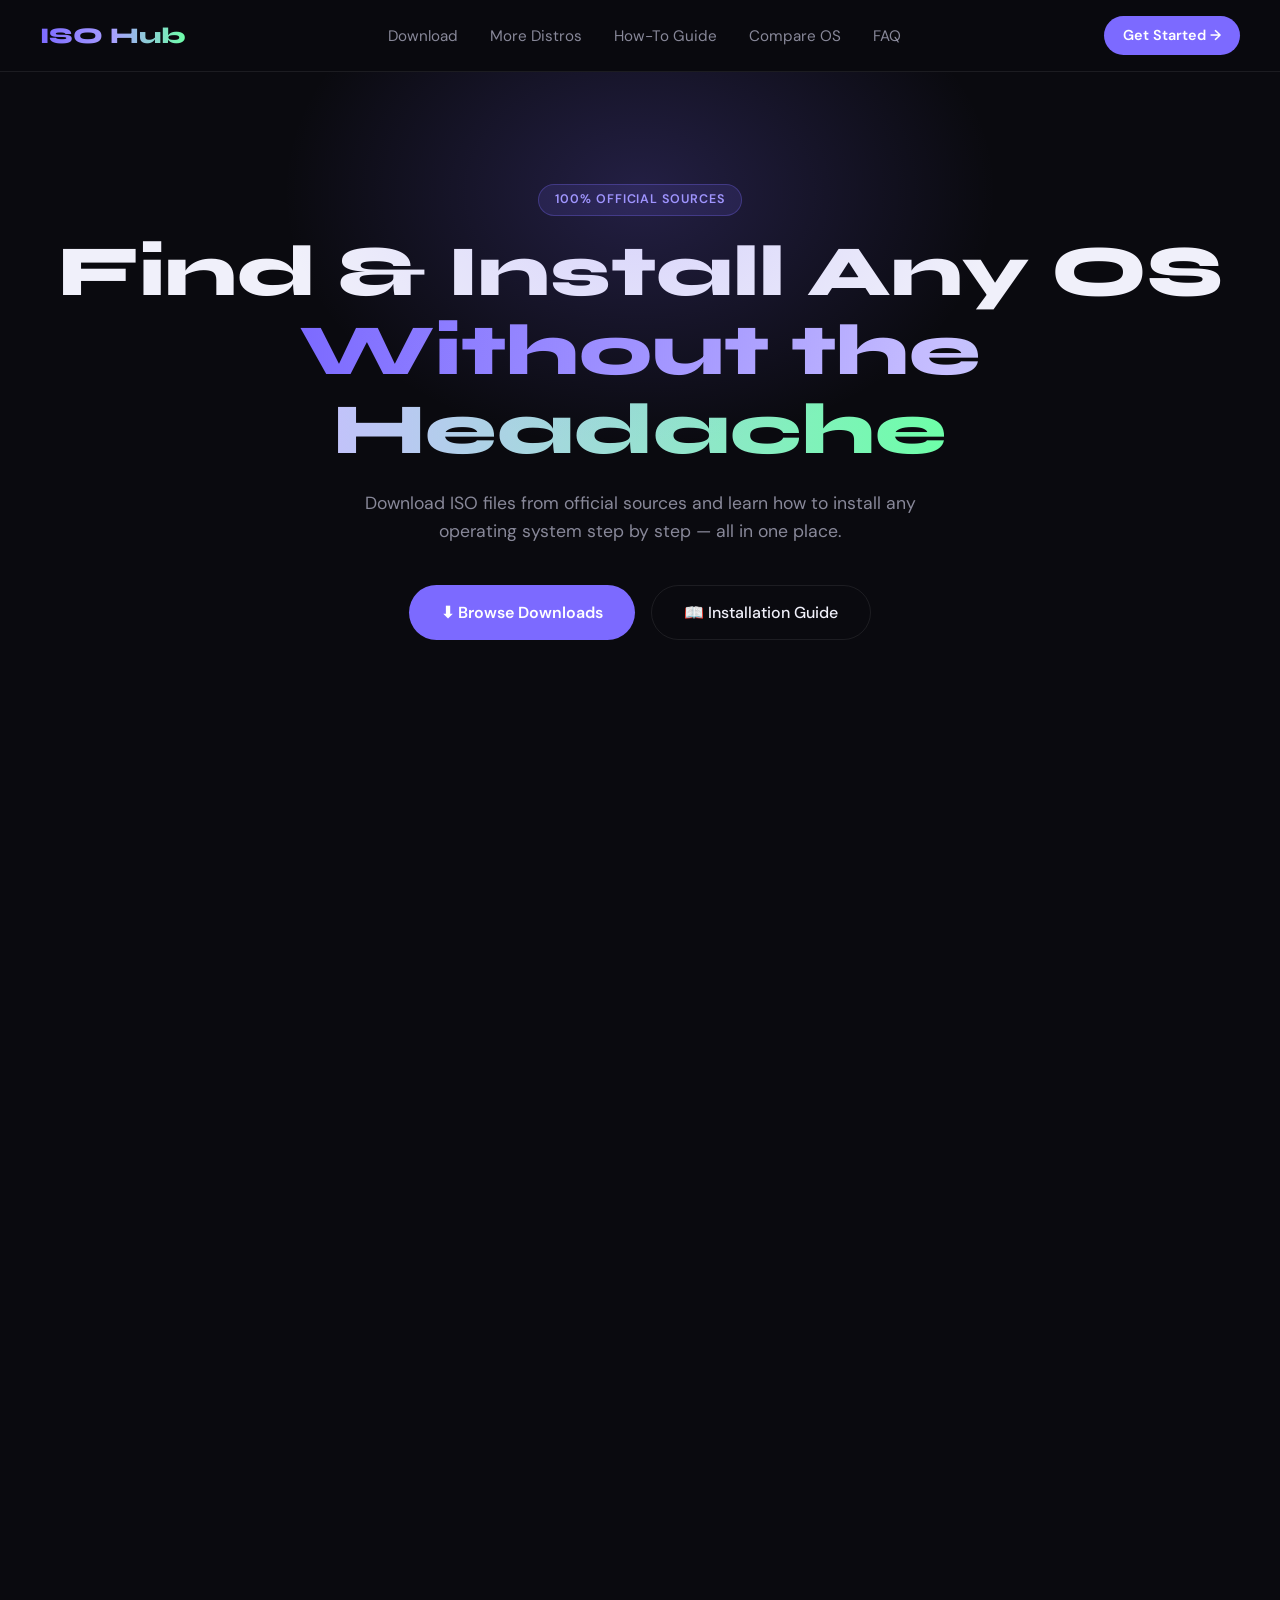
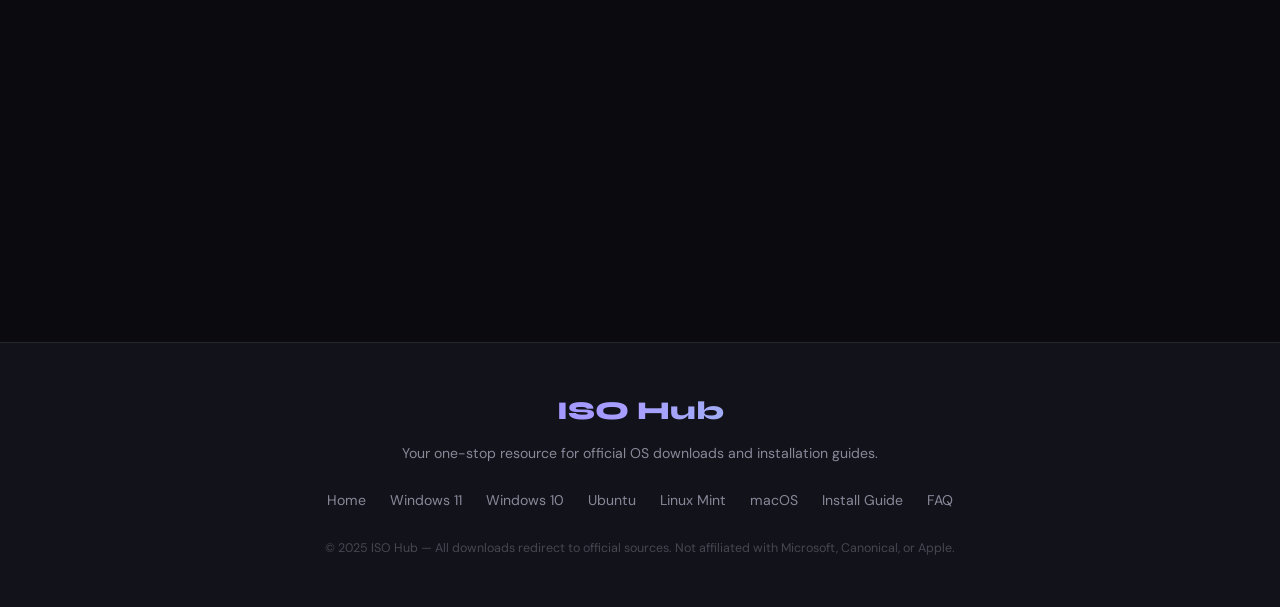
==== commit 6376e7b4: "Update index.html" ====
--- a/index.html
+++ b/index.html
@@ -10,7 +10,7 @@
 <body>
 
 <nav>
-  <a class="nav-logo" href="index.html">ISO Hub</a>
+  <a class="nav-logo" href="/isohub/index.html">ISO Hub</a>
   <ul class="nav-links">
     <li><a href="#os">Download</a></li>
     <li><a href="#distros">More Distros</a></li>
@@ -52,7 +52,7 @@
         <span class="tag">Desktop</span>
         <span class="tag orange">TPM 2.0 Required</span>
       </div>
-      <a class="download-btn btn-win" href="windows11.html">🔗 View Download Options</a>
+      <a class="download-btn btn-win" href="/isohub/windows11.html">🔗 View Download Options</a>
     </div>
 
     <div class="os-card windows reveal">
@@ -66,7 +66,7 @@
         <span class="tag green">No TPM Needed</span>
         <span class="tag">Laptop &amp; Desktop</span>
       </div>
-      <a class="download-btn btn-win" href="windows10.html">🔗 View Download Options</a>
+      <a class="download-btn btn-win" href="/isohub/windows10.html">🔗 View Download Options</a>
     </div>
 
     <div class="os-card ubuntu reveal">
@@ -80,7 +80,7 @@
         <span class="tag purple">LTS Release</span>
         <span class="tag orange">Beginner Friendly</span>
       </div>
-      <a class="download-btn btn-ubu" href="ubuntu.html">🔗 View Download Options</a>
+      <a class="download-btn btn-ubu" href="/isohub/ubuntu.html">🔗 View Download Options</a>
     </div>
 
     <div class="os-card macos reveal">
@@ -94,7 +94,7 @@
         <span class="tag blue">Intel Mac</span>
         <span class="tag">Mac Only</span>
       </div>
-      <a class="download-btn btn-mac" href="macos.html">🔗 View Download Options</a>
+      <a class="download-btn btn-mac" href="/isohub/macos.html">🔗 View Download Options</a>
     </div>
 
     <div class="os-card linux reveal">
@@ -108,7 +108,7 @@
         <span class="tag orange">Windows-like UI</span>
         <span class="tag blue">Lightweight</span>
       </div>
-      <a class="download-btn btn-lin" href="mint.html">🔗 View Download Options</a>
+      <a class="download-btn btn-lin" href="/isohub/mint.html">🔗 View Download Options</a>
     </div>
 
     <div class="os-card linux reveal">
@@ -245,29 +245,18 @@
   <div class="footer-logo">ISO Hub</div>
   <p class="footer-text">Your one-stop resource for official OS downloads and installation guides.</p>
   <div class="footer-links">
-    <a href="index.html">Home</a>
-    <a href="windows11.html">Windows 11</a>
-    <a href="windows10.html">Windows 10</a>
-    <a href="ubuntu.html">Ubuntu</a>
-    <a href="mint.html">Linux Mint</a>
-    <a href="macos.html">macOS</a>
+    <a href="/isohub/index.html">Home</a>
+    <a href="/isohub/windows11.html">Windows 11</a>
+    <a href="/isohub/windows10.html">Windows 10</a>
+    <a href="/isohub/ubuntu.html">Ubuntu</a>
+    <a href="/isohub/mint.html">Linux Mint</a>
+    <a href="/isohub/macos.html">macOS</a>
     <a href="#guide">Install Guide</a>
     <a href="#faq">FAQ</a>
   </div>
   <div class="footer-bottom">© 2025 ISO Hub — All downloads redirect to official sources. Not affiliated with Microsoft, Canonical, or Apple.</div>
 </footer>
 
-<script>
-  function toggleFaq(btn) {
-    const ans = btn.nextElementSibling;
-    const isOpen = ans.classList.contains('open');
-    document.querySelectorAll('.faq-a.open').forEach(a => a.classList.remove('open'));
-    document.querySelectorAll('.faq-q.open').forEach(q => q.classList.remove('open'));
-    if (!isOpen) { ans.classList.add('open'); btn.classList.add('open'); }
-  }
-  const io = new IntersectionObserver(entries =>
-    entries.forEach(e => { if (e.isIntersecting) e.target.classList.add('visible'); }), { threshold: 0.1 });
-  document.querySelectorAll('.reveal').forEach(el => io.observe(el));
-</script>
+<script src="/isohub/script.js"></script>
 </body>
-</html>
+</html>
--- a/style.css
+++ b/style.css
@@ -180,27 +180,6 @@
 .btn-mac { background: linear-gradient(135deg,#8b7cf8,var(--mac2));  color:#16122e; }
 .btn-lin { background: linear-gradient(135deg,var(--lin),var(--lin2)); color:#061a0e; }
 
-.search-box{
-margin-top:2rem;
-display:flex;
-justify-content:center;
-}
-
-.search-box input{
-width:320px;
-padding:.75rem 1rem;
-border-radius:999px;
-border:1px solid var(--border);
-background:var(--bg2);
-color:var(--text);
-font-size:.9rem;
-outline:none;
-}
-
-.search-box input:focus{
-border-color:var(--accent);
-}
-
 /* ── DISTRO GRID ── */
 .distro-grid {
   display: grid;
@@ -383,4 +362,4 @@
   .hero { padding: 5rem 1.25rem 3.5rem; }
   .section { padding: 3rem 1.25rem; }
   .dl-option { flex-direction: column; align-items: flex-start; }
-}
+}
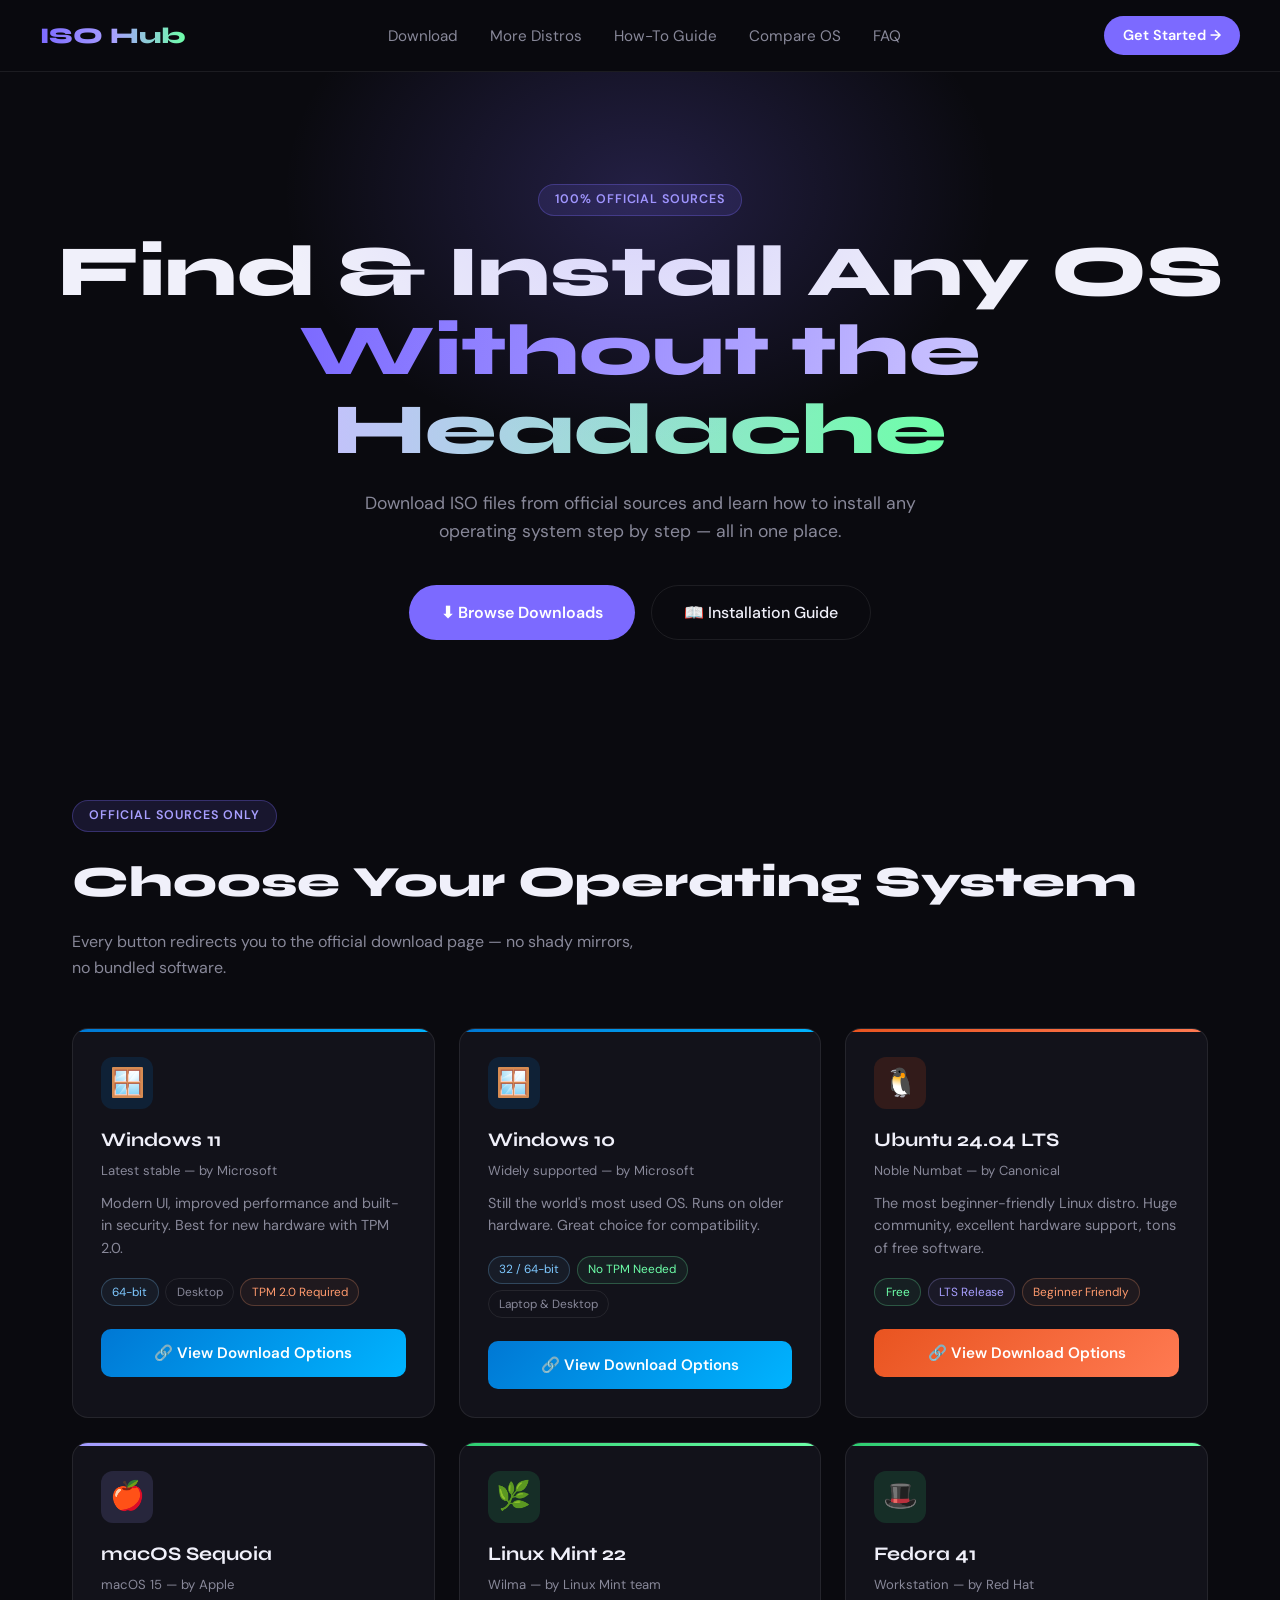
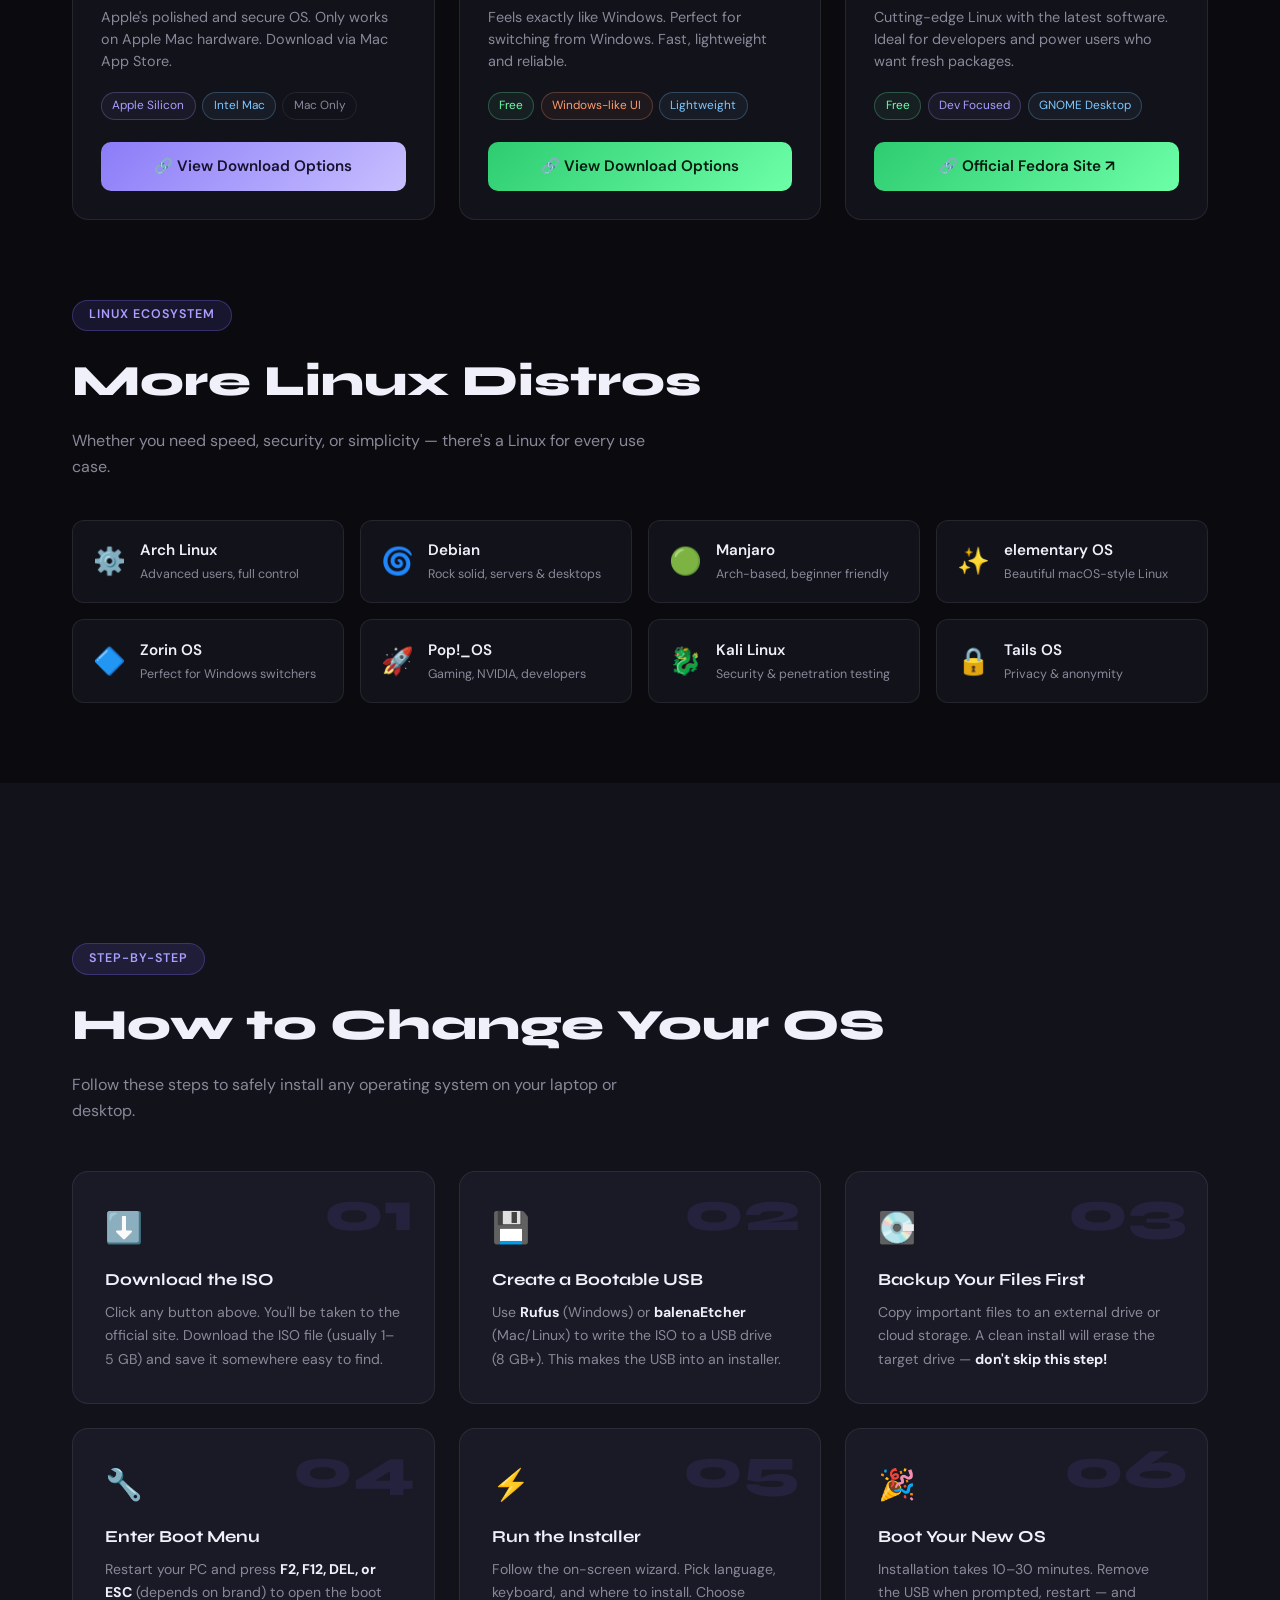
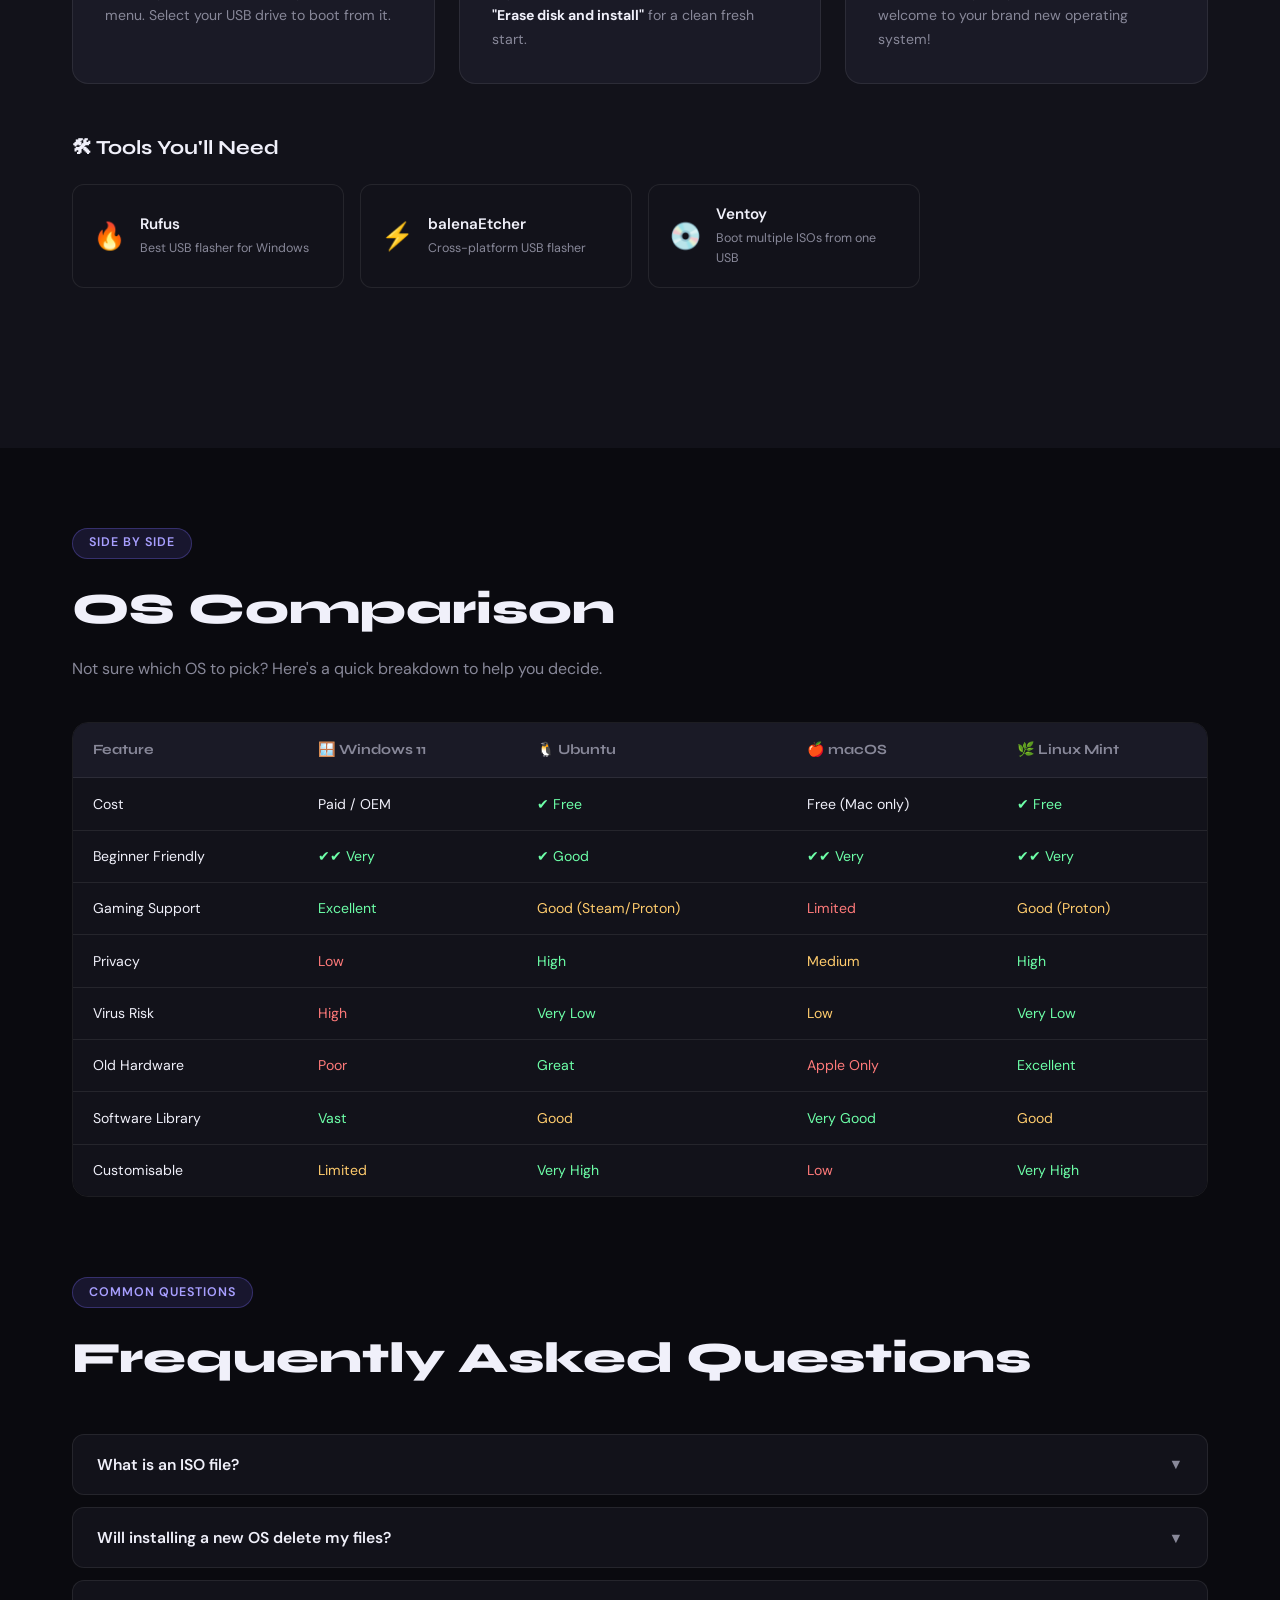
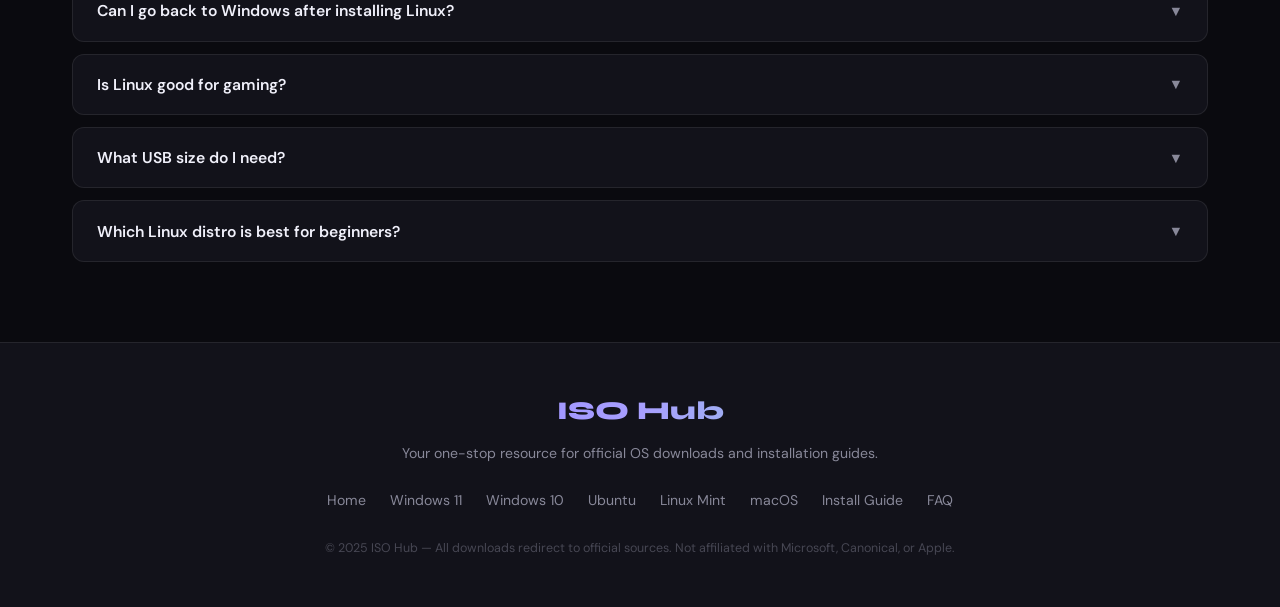
==== commit 7f2793c6: "Add files via upload" ====
--- a/index.html
+++ b/index.html
@@ -10,7 +10,7 @@
 <body>
 
 <nav>
-  <a class="nav-logo" href="/isohub/index.html">ISO Hub</a>
+  <a class="nav-logo" href="index.html">ISO Hub</a>
   <ul class="nav-links">
     <li><a href="#os">Download</a></li>
     <li><a href="#distros">More Distros</a></li>
@@ -52,7 +52,7 @@
         <span class="tag">Desktop</span>
         <span class="tag orange">TPM 2.0 Required</span>
       </div>
-      <a class="download-btn btn-win" href="/isohub/windows11.html">🔗 View Download Options</a>
+      <a class="download-btn btn-win" href="windows11.html">🔗 View Download Options</a>
     </div>
 
     <div class="os-card windows reveal">
@@ -66,7 +66,7 @@
         <span class="tag green">No TPM Needed</span>
         <span class="tag">Laptop &amp; Desktop</span>
       </div>
-      <a class="download-btn btn-win" href="/isohub/windows10.html">🔗 View Download Options</a>
+      <a class="download-btn btn-win" href="windows10.html">🔗 View Download Options</a>
     </div>
 
     <div class="os-card ubuntu reveal">
@@ -80,7 +80,7 @@
         <span class="tag purple">LTS Release</span>
         <span class="tag orange">Beginner Friendly</span>
       </div>
-      <a class="download-btn btn-ubu" href="/isohub/ubuntu.html">🔗 View Download Options</a>
+      <a class="download-btn btn-ubu" href="ubuntu.html">🔗 View Download Options</a>
     </div>
 
     <div class="os-card macos reveal">
@@ -94,7 +94,7 @@
         <span class="tag blue">Intel Mac</span>
         <span class="tag">Mac Only</span>
       </div>
-      <a class="download-btn btn-mac" href="/isohub/macos.html">🔗 View Download Options</a>
+      <a class="download-btn btn-mac" href="macos.html">🔗 View Download Options</a>
     </div>
 
     <div class="os-card linux reveal">
@@ -108,7 +108,7 @@
         <span class="tag orange">Windows-like UI</span>
         <span class="tag blue">Lightweight</span>
       </div>
-      <a class="download-btn btn-lin" href="/isohub/mint.html">🔗 View Download Options</a>
+      <a class="download-btn btn-lin" href="mint.html">🔗 View Download Options</a>
     </div>
 
     <div class="os-card linux reveal">
@@ -245,18 +245,18 @@
   <div class="footer-logo">ISO Hub</div>
   <p class="footer-text">Your one-stop resource for official OS downloads and installation guides.</p>
   <div class="footer-links">
-    <a href="/isohub/index.html">Home</a>
-    <a href="/isohub/windows11.html">Windows 11</a>
-    <a href="/isohub/windows10.html">Windows 10</a>
-    <a href="/isohub/ubuntu.html">Ubuntu</a>
-    <a href="/isohub/mint.html">Linux Mint</a>
-    <a href="/isohub/macos.html">macOS</a>
+    <a href="index.html">Home</a>
+    <a href="windows11.html">Windows 11</a>
+    <a href="windows10.html">Windows 10</a>
+    <a href="ubuntu.html">Ubuntu</a>
+    <a href="mint.html">Linux Mint</a>
+    <a href="macos.html">macOS</a>
     <a href="#guide">Install Guide</a>
     <a href="#faq">FAQ</a>
   </div>
   <div class="footer-bottom">© 2025 ISO Hub — All downloads redirect to official sources. Not affiliated with Microsoft, Canonical, or Apple.</div>
 </footer>
 
-<script src="/isohub/script.js"></script>
+<script src="script.js"></script>
 </body>
-</html>+</html>
--- a/style.css
+++ b/style.css
@@ -362,4 +362,4 @@
   .hero { padding: 5rem 1.25rem 3.5rem; }
   .section { padding: 3rem 1.25rem; }
   .dl-option { flex-direction: column; align-items: flex-start; }
-}+}
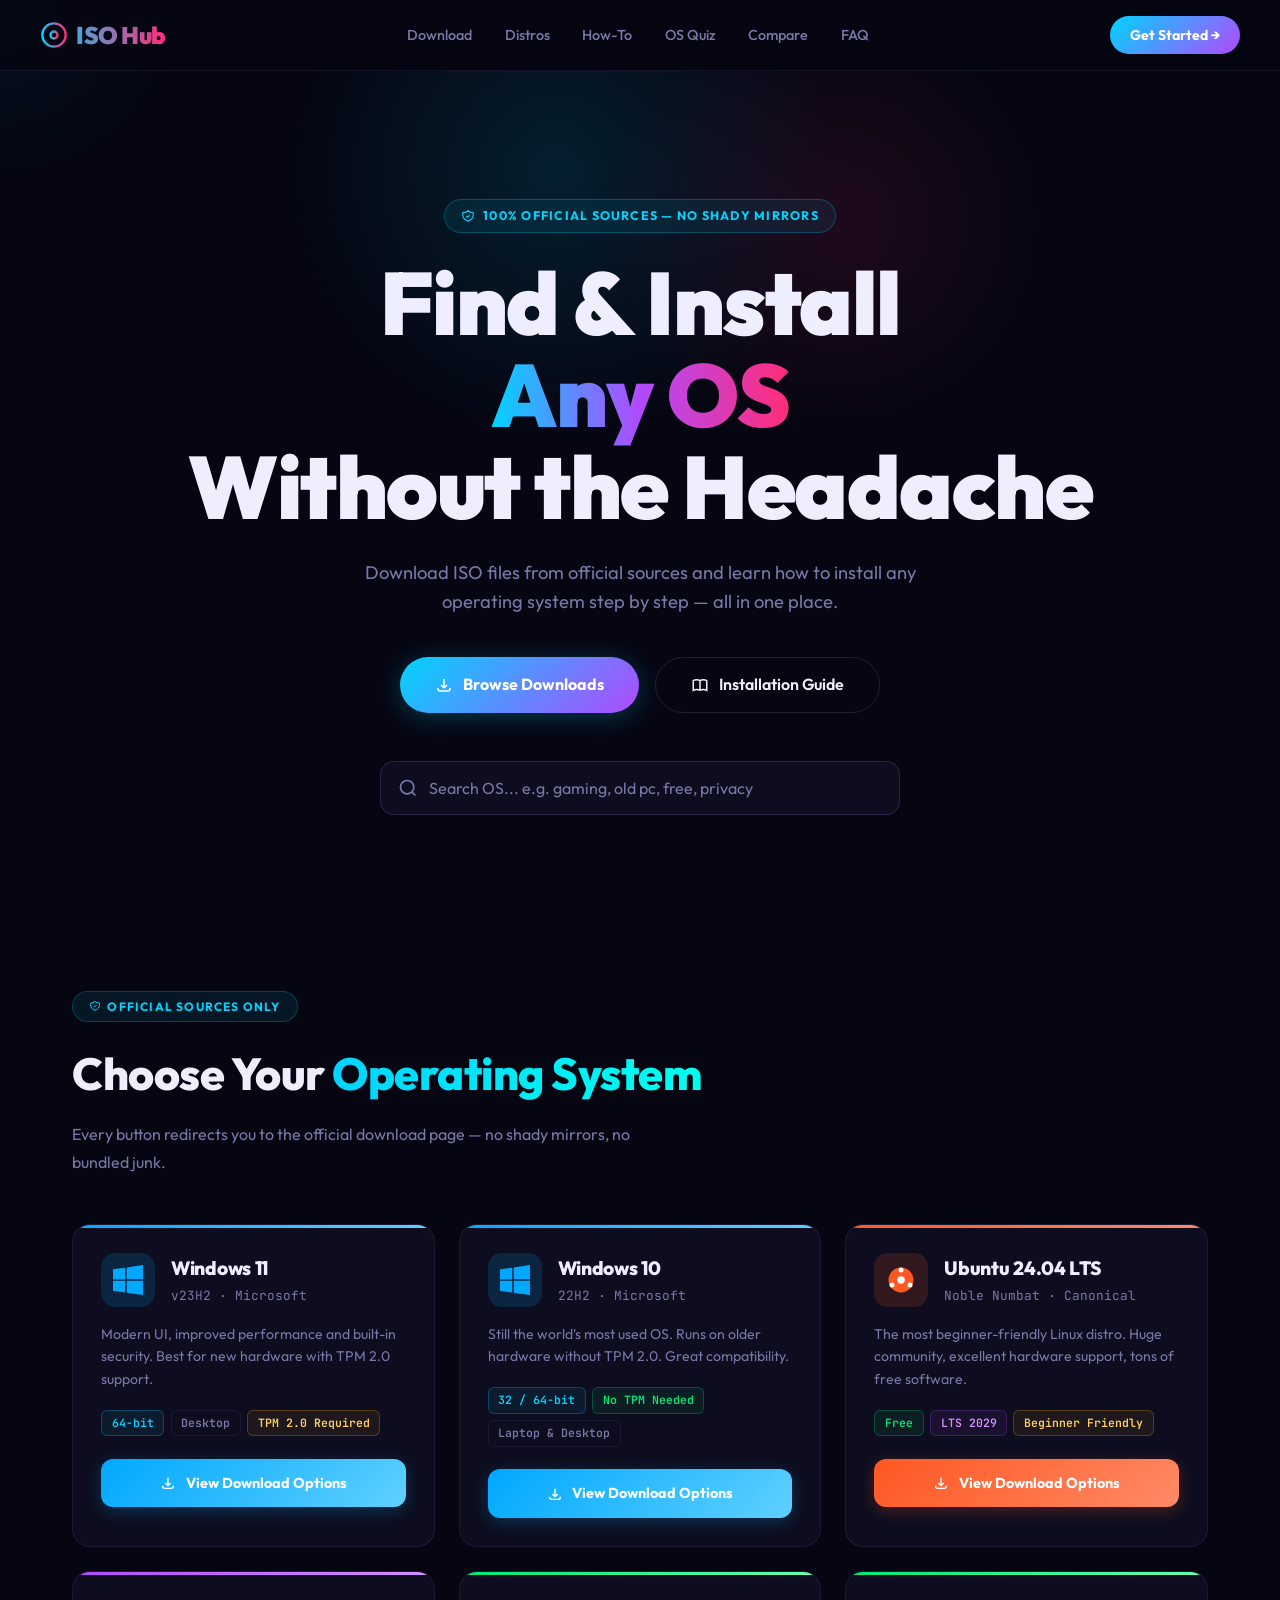
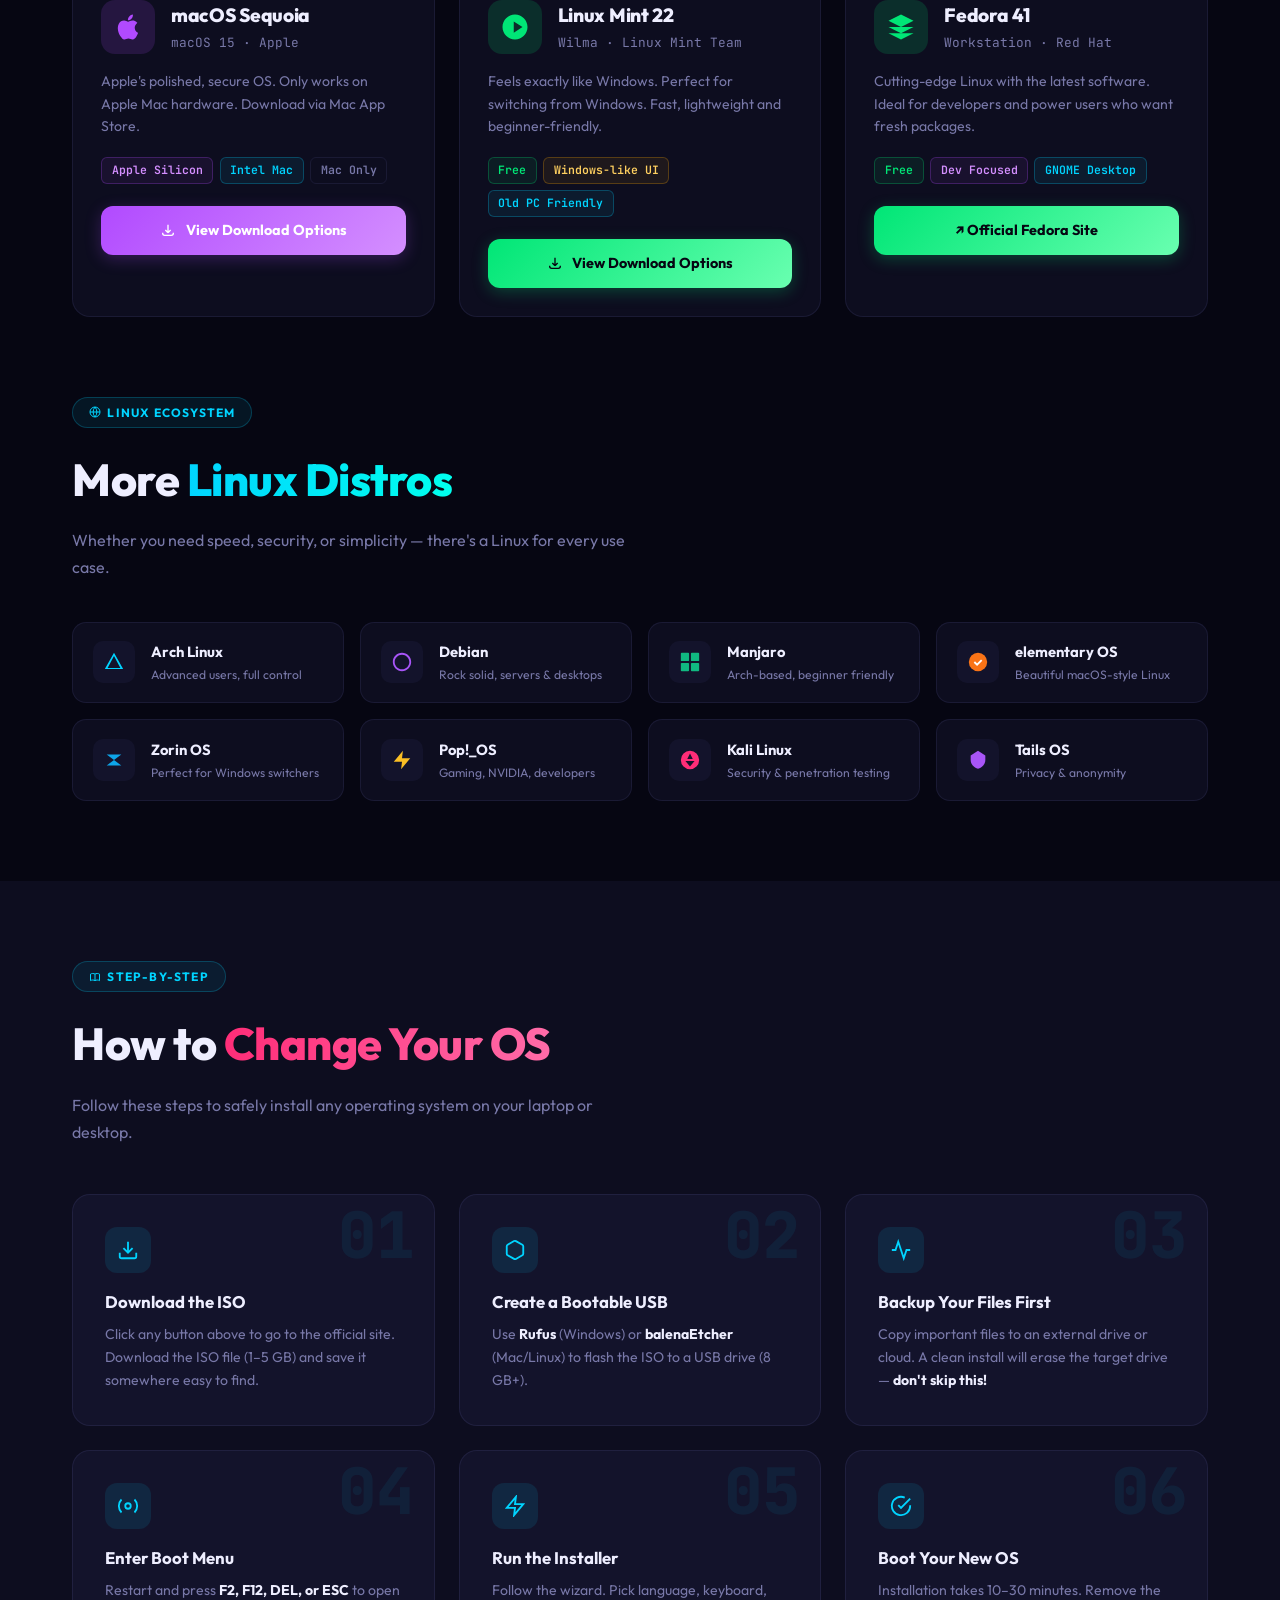
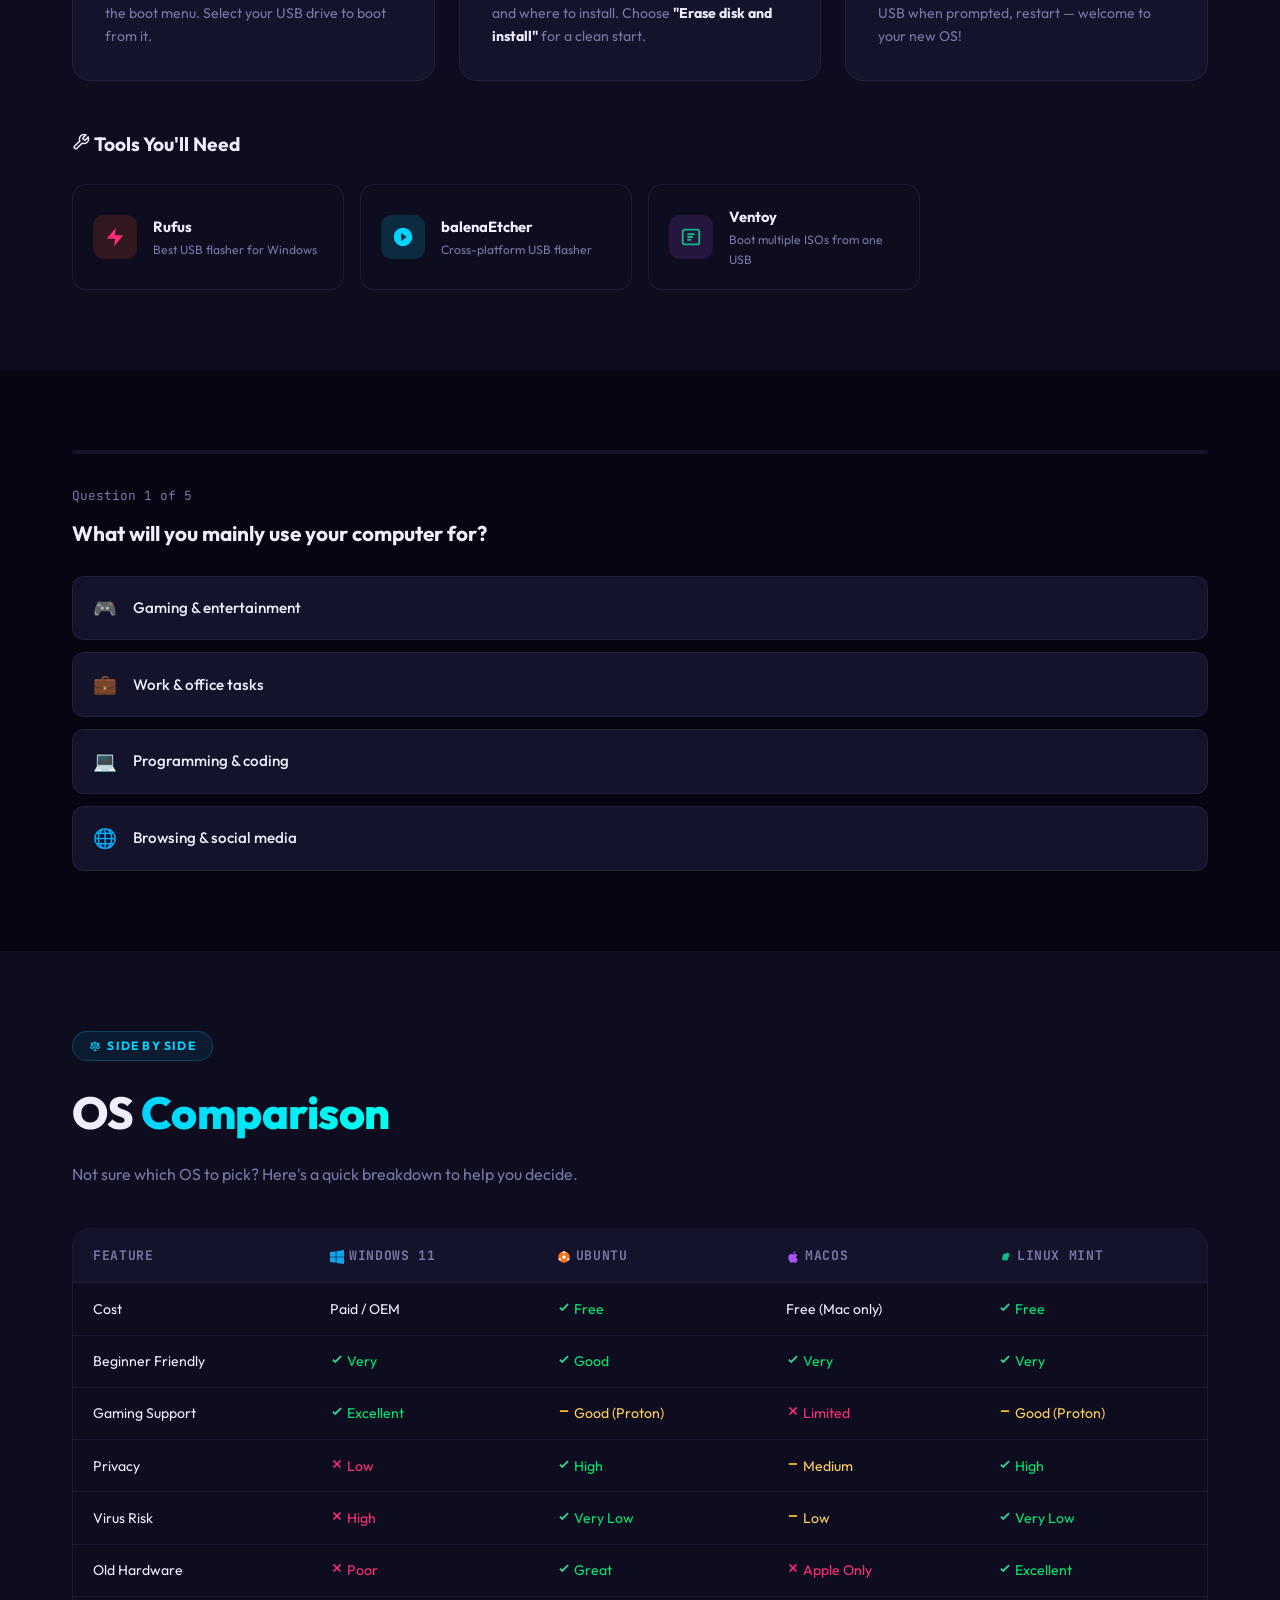
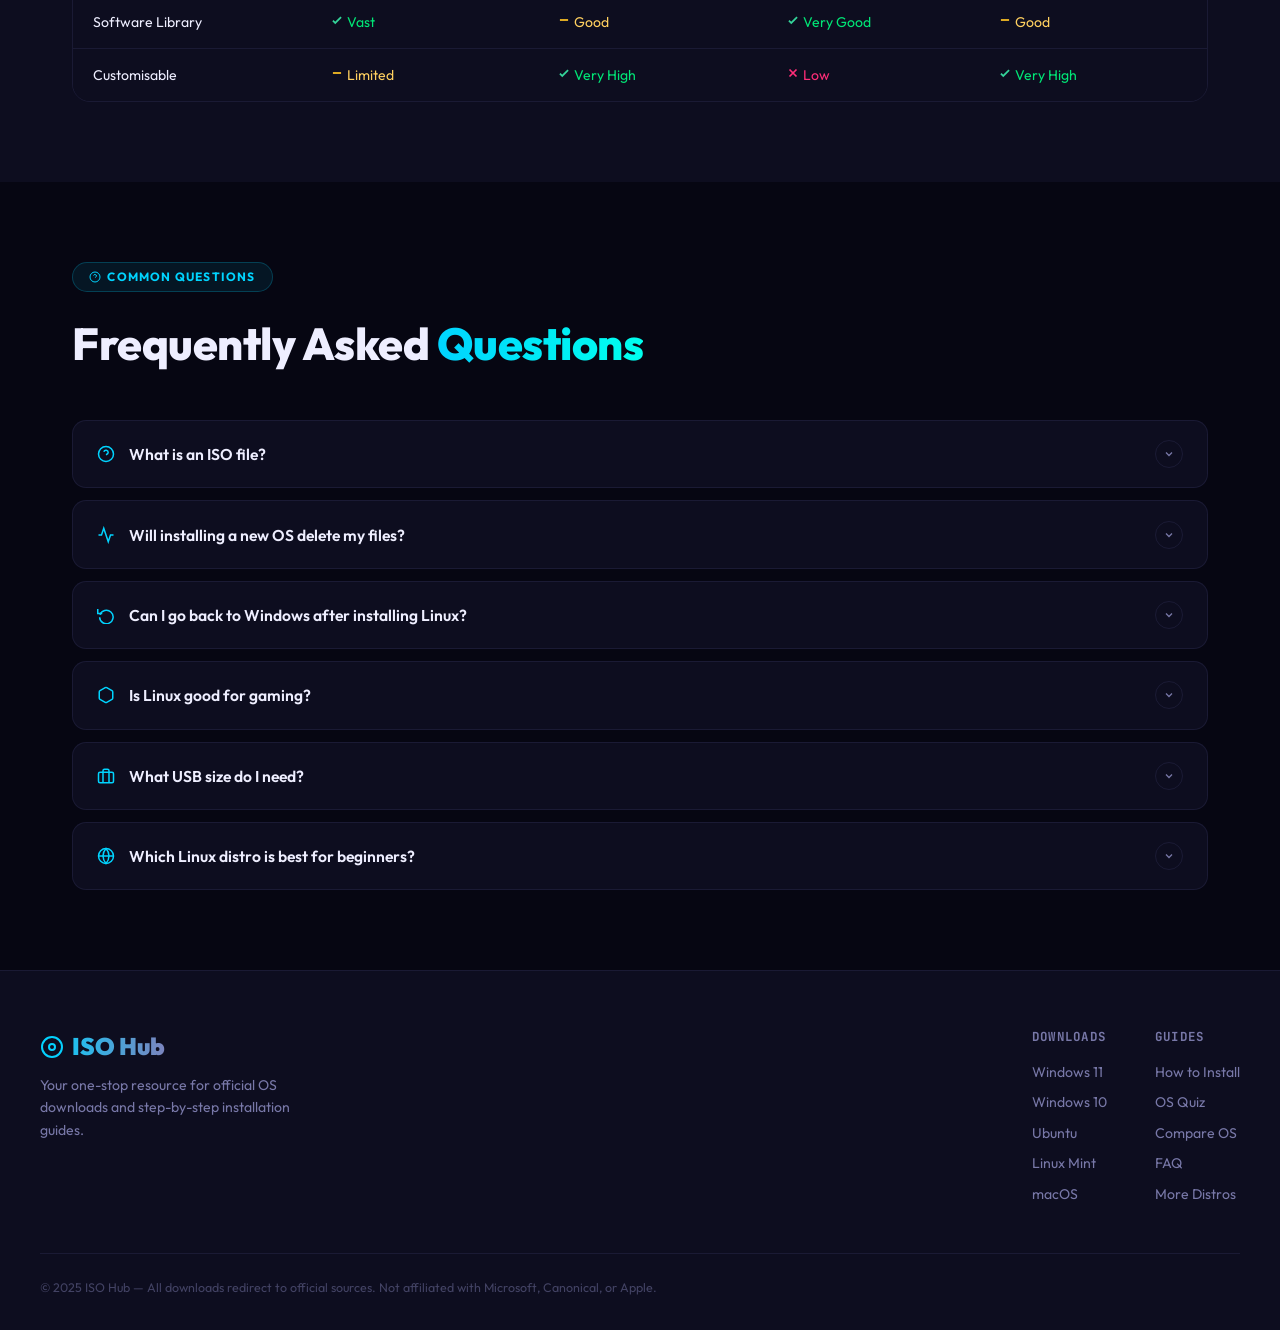
==== commit b0c10b36: "Add files via upload" ====
--- a/index.html
+++ b/index.html
@@ -4,259 +4,286 @@
 <meta charset="UTF-8"/>
 <meta name="viewport" content="width=device-width, initial-scale=1.0"/>
 <title>ISO Hub — Find &amp; Install Any OS</title>
-<link href="https://fonts.googleapis.com/css2?family=Syne:wght@400;700;800&family=DM+Sans:wght@400;500;600&display=swap" rel="stylesheet"/>
+<meta name="description" content="Download OS ISO files from official sources. Learn how to install Windows, Ubuntu, macOS, Linux Mint and more."/>
+<link rel="icon" href="data:image/svg+xml,%3Csvg xmlns='http://www.w3.org/2000/svg' viewBox='0 0 24 24' fill='none' stroke='%2300d4ff' stroke-width='2'%3E%3Ccircle cx='12' cy='12' r='10'/%3E%3Ccircle cx='12' cy='12' r='3' fill='%2300d4ff'/%3E%3C/svg%3E"/>
 <link rel="stylesheet" href="style.css"/>
 </head>
 <body>
+<div class="particles" id="particles"></div>
+<div class="cursor-glow" id="cursorGlow"></div>
 
 <nav>
-  <a class="nav-logo" href="index.html">ISO Hub</a>
+  <a class="nav-logo" href="index.html">
+    <svg viewBox="0 0 24 24" fill="none" stroke-width="2" style="width:28px;height:28px"><defs><linearGradient id="ng" x1="0%" y1="0%" x2="100%" y2="0%"><stop offset="0%" stop-color="#00d4ff"/><stop offset="100%" stop-color="#ff2d78"/></linearGradient></defs><circle cx="12" cy="12" r="10" stroke="url(#ng)"/><circle cx="12" cy="12" r="3" stroke="url(#ng)"/></svg>
+    ISO Hub
+  </a>
   <ul class="nav-links">
     <li><a href="#os">Download</a></li>
-    <li><a href="#distros">More Distros</a></li>
-    <li><a href="#guide">How-To Guide</a></li>
-    <li><a href="#compare">Compare OS</a></li>
+    <li><a href="#distros">Distros</a></li>
+    <li><a href="#guide">How-To</a></li>
+    <li><a href="#quiz">OS Quiz</a></li>
+    <li><a href="#compare">Compare</a></li>
     <li><a href="#faq">FAQ</a></li>
   </ul>
-  <a class="nav-cta" href="#os">Get Started →</a>
+  <div class="nav-right">
+    <a class="nav-cta" href="#os">Get Started →</a>
+    <button class="hamburger" id="hamburgerBtn" aria-label="Menu"><span></span><span></span><span></span></button>
+  </div>
 </nav>
 
+<div class="mobile-menu" id="mobileMenu">
+  <a href="#os"><svg width="16" height="16" fill="none" viewBox="0 0 24 24" stroke="currentColor" stroke-width="2"><path d="M4 16v1a3 3 0 003 3h10a3 3 0 003-3v-1m-4-4l-4 4m0 0l-4-4m4 4V4"/></svg> Download OS</a>
+  <a href="#distros"><svg width="16" height="16" fill="none" viewBox="0 0 24 24" stroke="currentColor" stroke-width="2"><circle cx="12" cy="12" r="10"/><path d="M2 12h20M12 2a15.3 15.3 0 010 20M12 2a15.3 15.3 0 000 20"/></svg> More Distros</a>
+  <a href="#guide"><svg width="16" height="16" fill="none" viewBox="0 0 24 24" stroke="currentColor" stroke-width="2"><path d="M12 6.253v13m0-13C10.832 5.477 9.246 5 7.5 5S4.168 5.477 3 6.253v13C4.168 18.477 5.754 18 7.5 18s3.332.477 4.5 1.253m0-13C13.168 5.477 14.754 5 16.5 5c1.747 0 3.332.477 4.5 1.253v13C19.832 18.477 18.247 18 16.5 18c-1.746 0-3.332.477-4.5 1.253"/></svg> How-To Guide</a>
+  <a href="#quiz"><svg width="16" height="16" fill="none" viewBox="0 0 24 24" stroke="currentColor" stroke-width="2"><path d="M9.663 17h4.673M12 3v1m6.364 1.636l-.707.707M21 12h-1M4 12H3m3.343-5.657l-.707-.707m2.828 9.9a5 5 0 117.072 0l-.548.547A3.374 3.374 0 0014 18.469V19a2 2 0 11-4 0v-.531c0-.895-.356-1.754-.988-2.386l-.548-.547z"/></svg> OS Quiz</a>
+  <a href="#compare"><svg width="16" height="16" fill="none" viewBox="0 0 24 24" stroke="currentColor" stroke-width="2"><path d="M3 6l3 1m0 0l-3 9a5.002 5.002 0 006.001 0M6 7l3 9M6 7l6-2m6 2l3-1m-3 1l-3 9a5.002 5.002 0 006.001 0M18 7l3 9m-3-9l-6-2m0-2v2m0 16V5m0 16H9m3 0h3"/></svg> Compare OS</a>
+  <a href="#faq"><svg width="16" height="16" fill="none" viewBox="0 0 24 24" stroke="currentColor" stroke-width="2"><circle cx="12" cy="12" r="10"/><path d="M9.09 9a3 3 0 015.83 1c0 2-3 3-3 3m0 4h.01"/></svg> FAQ</a>
+</div>
+
 <header class="hero">
-  <div class="hero-glow"></div>
-  <span class="section-tag">100% Official Sources</span>
-  <h1>Find &amp; Install Any OS<br/><span class="gradient-text">Without the Headache</span></h1>
+  <div class="hero-glow-1"></div>
+  <div class="hero-glow-2"></div>
+  <div class="hero-badge"><svg width="16" height="16" fill="none" viewBox="0 0 24 24" stroke="currentColor" stroke-width="2"><path d="M9 12l2 2 4-4m5.618-4.016A11.955 11.955 0 0112 2.944a11.955 11.955 0 01-8.618 3.04A12.02 12.02 0 003 9c0 5.591 3.824 10.29 9 11.622 5.176-1.332 9-6.03 9-11.622 0-1.042-.133-2.052-.382-3.016z"/></svg> 100% Official Sources — No Shady Mirrors</div>
+  <h1>Find &amp; Install<br/><span class="grad-full">Any OS</span><br/>Without the Headache</h1>
   <p class="hero-sub">Download ISO files from official sources and learn how to install any operating system step by step — all in one place.</p>
   <div class="hero-btns">
-    <a class="btn-primary" href="#os">⬇ Browse Downloads</a>
-    <a class="btn-secondary" href="#guide">📖 Installation Guide</a>
+    <a class="btn-primary" href="#os"><svg width="16" height="16" fill="none" viewBox="0 0 24 24" stroke="currentColor" stroke-width="2"><path d="M4 16v1a3 3 0 003 3h10a3 3 0 003-3v-1m-4-4l-4 4m0 0l-4-4m4 4V4"/></svg> Browse Downloads</a>
+    <a class="btn-secondary" href="#guide"><svg width="16" height="16" fill="none" viewBox="0 0 24 24" stroke="currentColor" stroke-width="2"><path d="M12 6.253v13m0-13C10.832 5.477 9.246 5 7.5 5S4.168 5.477 3 6.253v13C4.168 18.477 5.754 18 7.5 18s3.332.477 4.5 1.253m0-13C13.168 5.477 14.754 5 16.5 5c1.747 0 3.332.477 4.5 1.253v13C19.832 18.477 18.247 18 16.5 18c-1.746 0-3.332.477-4.5 1.253"/></svg> Installation Guide</a>
+  </div>
+  <div class="search-wrap">
+    <svg viewBox="0 0 24 24" fill="none" stroke="currentColor" stroke-width="2"><circle cx="11" cy="11" r="8"/><line x1="21" y1="21" x2="16.65" y2="16.65"/></svg>
+    <input type="text" id="searchInput" placeholder="Search OS... e.g. gaming, old pc, free, privacy"/>
   </div>
 </header>
 
-<!-- OS CARDS -->
 <section class="section" id="os">
   <div class="reveal">
-    <span class="section-tag">Official Sources Only</span>
-    <h2 class="section-title">Choose Your Operating System</h2>
-    <p class="section-sub">Every button redirects you to the official download page — no shady mirrors, no bundled software.</p>
-  </div>
-  <div class="os-grid">
+    <span class="section-tag"><svg width="16" height="16" fill="none" viewBox="0 0 24 24" stroke="currentColor" stroke-width="2"><path d="M9 12l2 2 4-4m5.618-4.016A11.955 11.955 0 0112 2.944a11.955 11.955 0 01-8.618 3.04A12.02 12.02 0 003 9c0 5.591 3.824 10.29 9 11.622 5.176-1.332 9-6.03 9-11.622 0-1.042-.133-2.052-.382-3.016z"/></svg> Official Sources Only</span>
+    <h2 class="section-title">Choose Your <span class="grad-cyan">Operating System</span></h2>
+    <p class="section-sub">Every button redirects you to the official download page — no shady mirrors, no bundled junk.</p>
+  </div>
+  <div class="os-grid stagger" id="osGrid">
 
     <div class="os-card windows reveal">
       <div class="card-bar win-bar"></div>
-      <div class="os-icon win">🪟</div>
-      <div class="os-name">Windows 11</div>
-      <div class="os-version">Latest stable — by Microsoft</div>
-      <div class="os-desc">Modern UI, improved performance and built-in security. Best for new hardware with TPM 2.0.</div>
-      <div class="os-tags">
-        <span class="tag blue">64-bit</span>
-        <span class="tag">Desktop</span>
-        <span class="tag orange">TPM 2.0 Required</span>
-      </div>
-      <a class="download-btn btn-win" href="windows11.html">🔗 View Download Options</a>
+      <div class="card-header">
+        <div class="os-icon-wrap win-icon">
+          <svg viewBox="0 0 24 24" fill="#00a8ff" style="width:30px;height:30px"><path d="M0 3.449L9.75 2.1v9.451H0m10.949-9.602L24 0v11.4H10.949M0 12.6h9.75v9.451L0 20.699M10.949 12.6H24V24l-12.9-1.801"/></svg>
+        </div>
+        <div><div class="os-name">Windows 11</div><div class="os-version">v23H2 · Microsoft</div></div>
+      </div>
+      <div class="os-desc">Modern UI, improved performance and built-in security. Best for new hardware with TPM 2.0 support.</div>
+      <div class="os-tags"><span class="tag cyan">64-bit</span><span class="tag">Desktop</span><span class="tag amber">TPM 2.0 Required</span></div>
+      <a class="download-btn btn-win" href="windows11.html"><svg width="16" height="16" fill="none" viewBox="0 0 24 24" stroke="currentColor" stroke-width="2"><path d="M4 16v1a3 3 0 003 3h10a3 3 0 003-3v-1m-4-4l-4 4m0 0l-4-4m4 4V4"/></svg> View Download Options</a>
     </div>
 
     <div class="os-card windows reveal">
       <div class="card-bar win-bar"></div>
-      <div class="os-icon win">🪟</div>
-      <div class="os-name">Windows 10</div>
-      <div class="os-version">Widely supported — by Microsoft</div>
-      <div class="os-desc">Still the world's most used OS. Runs on older hardware. Great choice for compatibility.</div>
-      <div class="os-tags">
-        <span class="tag blue">32 / 64-bit</span>
-        <span class="tag green">No TPM Needed</span>
-        <span class="tag">Laptop &amp; Desktop</span>
-      </div>
-      <a class="download-btn btn-win" href="windows10.html">🔗 View Download Options</a>
+      <div class="card-header">
+        <div class="os-icon-wrap win-icon">
+          <svg viewBox="0 0 24 24" fill="#00a8ff" style="width:30px;height:30px"><path d="M0 3.449L9.75 2.1v9.451H0m10.949-9.602L24 0v11.4H10.949M0 12.6h9.75v9.451L0 20.699M10.949 12.6H24V24l-12.9-1.801"/></svg>
+        </div>
+        <div><div class="os-name">Windows 10</div><div class="os-version">22H2 · Microsoft</div></div>
+      </div>
+      <div class="os-desc">Still the world's most used OS. Runs on older hardware without TPM 2.0. Great compatibility.</div>
+      <div class="os-tags"><span class="tag cyan">32 / 64-bit</span><span class="tag green">No TPM Needed</span><span class="tag">Laptop &amp; Desktop</span></div>
+      <a class="download-btn btn-win" href="windows10.html"><svg width="16" height="16" fill="none" viewBox="0 0 24 24" stroke="currentColor" stroke-width="2"><path d="M4 16v1a3 3 0 003 3h10a3 3 0 003-3v-1m-4-4l-4 4m0 0l-4-4m4 4V4"/></svg> View Download Options</a>
     </div>
 
     <div class="os-card ubuntu reveal">
       <div class="card-bar ubu-bar"></div>
-      <div class="os-icon ubu">🐧</div>
-      <div class="os-name">Ubuntu 24.04 LTS</div>
-      <div class="os-version">Noble Numbat — by Canonical</div>
+      <div class="card-header">
+        <div class="os-icon-wrap ubu-icon">
+          <svg viewBox="0 0 24 24" style="width:30px;height:30px"><circle cx="12" cy="12" r="10" fill="#ff5722"/><circle cx="12" cy="12" r="3" fill="white"/><circle cx="12" cy="4" r="2" fill="white"/><circle cx="19.2" cy="16" r="2" fill="white"/><circle cx="4.8" cy="16" r="2" fill="white"/></svg>
+        </div>
+        <div><div class="os-name">Ubuntu 24.04 LTS</div><div class="os-version">Noble Numbat · Canonical</div></div>
+      </div>
       <div class="os-desc">The most beginner-friendly Linux distro. Huge community, excellent hardware support, tons of free software.</div>
-      <div class="os-tags">
-        <span class="tag green">Free</span>
-        <span class="tag purple">LTS Release</span>
-        <span class="tag orange">Beginner Friendly</span>
-      </div>
-      <a class="download-btn btn-ubu" href="ubuntu.html">🔗 View Download Options</a>
+      <div class="os-tags"><span class="tag green">Free</span><span class="tag purple">LTS 2029</span><span class="tag amber">Beginner Friendly</span></div>
+      <a class="download-btn btn-ubu" href="ubuntu.html"><svg width="16" height="16" fill="none" viewBox="0 0 24 24" stroke="currentColor" stroke-width="2"><path d="M4 16v1a3 3 0 003 3h10a3 3 0 003-3v-1m-4-4l-4 4m0 0l-4-4m4 4V4"/></svg> View Download Options</a>
     </div>
 
     <div class="os-card macos reveal">
       <div class="card-bar mac-bar"></div>
-      <div class="os-icon mac">🍎</div>
-      <div class="os-name">macOS Sequoia</div>
-      <div class="os-version">macOS 15 — by Apple</div>
-      <div class="os-desc">Apple's polished and secure OS. Only works on Apple Mac hardware. Download via Mac App Store.</div>
-      <div class="os-tags">
-        <span class="tag purple">Apple Silicon</span>
-        <span class="tag blue">Intel Mac</span>
-        <span class="tag">Mac Only</span>
-      </div>
-      <a class="download-btn btn-mac" href="macos.html">🔗 View Download Options</a>
+      <div class="card-header">
+        <div class="os-icon-wrap mac-icon">
+          <svg viewBox="0 0 24 24" fill="#b14aff" style="width:30px;height:30px"><path d="M18.71 19.5c-.83 1.24-1.71 2.45-3.05 2.47-1.34.03-1.77-.79-3.29-.79-1.53 0-2 .77-3.27.82-1.31.05-2.3-1.32-3.14-2.53C4.25 17 2.94 12.45 4.7 9.39c.87-1.52 2.43-2.48 4.12-2.51 1.28-.02 2.5.87 3.29.87.78 0 2.26-1.07 3.8-.91.65.03 2.47.26 3.64 1.98-.09.06-2.17 1.28-2.15 3.81.03 3.02 2.65 4.03 2.68 4.04-.03.07-.42 1.44-1.38 2.83M13 3.5c.73-.83 1.94-1.46 2.94-1.5.13 1.17-.34 2.35-1.04 3.19-.69.85-1.83 1.51-2.95 1.42-.15-1.15.41-2.35 1.05-3.11z"/></svg>
+        </div>
+        <div><div class="os-name">macOS Sequoia</div><div class="os-version">macOS 15 · Apple</div></div>
+      </div>
+      <div class="os-desc">Apple's polished, secure OS. Only works on Apple Mac hardware. Download via Mac App Store.</div>
+      <div class="os-tags"><span class="tag purple">Apple Silicon</span><span class="tag cyan">Intel Mac</span><span class="tag">Mac Only</span></div>
+      <a class="download-btn btn-mac" href="macos.html"><svg width="16" height="16" fill="none" viewBox="0 0 24 24" stroke="currentColor" stroke-width="2"><path d="M4 16v1a3 3 0 003 3h10a3 3 0 003-3v-1m-4-4l-4 4m0 0l-4-4m4 4V4"/></svg> View Download Options</a>
     </div>
 
     <div class="os-card linux reveal">
       <div class="card-bar lin-bar"></div>
-      <div class="os-icon lin">🌿</div>
-      <div class="os-name">Linux Mint 22</div>
-      <div class="os-version">Wilma — by Linux Mint team</div>
-      <div class="os-desc">Feels exactly like Windows. Perfect for switching from Windows. Fast, lightweight and reliable.</div>
-      <div class="os-tags">
-        <span class="tag green">Free</span>
-        <span class="tag orange">Windows-like UI</span>
-        <span class="tag blue">Lightweight</span>
-      </div>
-      <a class="download-btn btn-lin" href="mint.html">🔗 View Download Options</a>
+      <div class="card-header">
+        <div class="os-icon-wrap lin-icon">
+          <svg viewBox="0 0 24 24" fill="#00e676" style="width:30px;height:30px"><path d="M12 2C6.48 2 2 6.48 2 12s4.48 10 10 10 10-4.48 10-10S17.52 2 12 2zm-1 14.5v-9l7 4.5-7 4.5z"/></svg>
+        </div>
+        <div><div class="os-name">Linux Mint 22</div><div class="os-version">Wilma · Linux Mint Team</div></div>
+      </div>
+      <div class="os-desc">Feels exactly like Windows. Perfect for switching from Windows. Fast, lightweight and beginner-friendly.</div>
+      <div class="os-tags"><span class="tag green">Free</span><span class="tag amber">Windows-like UI</span><span class="tag cyan">Old PC Friendly</span></div>
+      <a class="download-btn btn-lin" href="mint.html"><svg width="16" height="16" fill="none" viewBox="0 0 24 24" stroke="currentColor" stroke-width="2"><path d="M4 16v1a3 3 0 003 3h10a3 3 0 003-3v-1m-4-4l-4 4m0 0l-4-4m4 4V4"/></svg> View Download Options</a>
     </div>
 
     <div class="os-card linux reveal">
       <div class="card-bar lin-bar"></div>
-      <div class="os-icon lin">🎩</div>
-      <div class="os-name">Fedora 41</div>
-      <div class="os-version">Workstation — by Red Hat</div>
+      <div class="card-header">
+        <div class="os-icon-wrap lin-icon">
+          <svg viewBox="0 0 24 24" fill="#00e676" style="width:30px;height:30px"><path d="M12 2L2 7l10 5 10-5-10-5zM2 17l10 5 10-5M2 12l10 5 10-5"/></svg>
+        </div>
+        <div><div class="os-name">Fedora 41</div><div class="os-version">Workstation · Red Hat</div></div>
+      </div>
       <div class="os-desc">Cutting-edge Linux with the latest software. Ideal for developers and power users who want fresh packages.</div>
-      <div class="os-tags">
-        <span class="tag green">Free</span>
-        <span class="tag purple">Dev Focused</span>
-        <span class="tag blue">GNOME Desktop</span>
-      </div>
-      <a class="download-btn btn-lin" href="https://fedoraproject.org/workstation/download" target="_blank" rel="noopener">🔗 Official Fedora Site ↗</a>
-    </div>
-
-  </div>
-</section>
-
-<!-- MORE DISTROS -->
+      <div class="os-tags"><span class="tag green">Free</span><span class="tag purple">Dev Focused</span><span class="tag cyan">GNOME Desktop</span></div>
+      <a class="download-btn btn-lin" href="https://fedoraproject.org/workstation/download" target="_blank" rel="noopener">↗ Official Fedora Site</a>
+    </div>
+
+    <div id="noResults" style="display:none;text-align:center;color:var(--muted);padding:3rem;grid-column:1/-1">No OS found. Try "free", "gaming", or "old pc".</div>
+  </div>
+</section>
+
 <section class="section" id="distros" style="padding-top:0">
   <div class="reveal">
-    <span class="section-tag">Linux Ecosystem</span>
-    <h2 class="section-title">More Linux Distros</h2>
+    <span class="section-tag"><svg width="16" height="16" fill="none" viewBox="0 0 24 24" stroke="currentColor" stroke-width="2"><circle cx="12" cy="12" r="10"/><path d="M2 12h20M12 2a15.3 15.3 0 010 20M12 2a15.3 15.3 0 000 20"/></svg> Linux Ecosystem</span>
+    <h2 class="section-title">More <span class="grad-cyan">Linux Distros</span></h2>
     <p class="section-sub">Whether you need speed, security, or simplicity — there's a Linux for every use case.</p>
   </div>
-  <div class="distro-grid">
-    <a class="distro-card reveal" href="https://archlinux.org/download/" target="_blank" rel="noopener"><div class="distro-logo">⚙️</div><div class="distro-info"><div class="distro-name">Arch Linux</div><div class="distro-use">Advanced users, full control</div></div></a>
-    <a class="distro-card reveal" href="https://www.debian.org/distrib/" target="_blank" rel="noopener"><div class="distro-logo">🌀</div><div class="distro-info"><div class="distro-name">Debian</div><div class="distro-use">Rock solid, servers &amp; desktops</div></div></a>
-    <a class="distro-card reveal" href="https://manjaro.org/download/" target="_blank" rel="noopener"><div class="distro-logo">🟢</div><div class="distro-info"><div class="distro-name">Manjaro</div><div class="distro-use">Arch-based, beginner friendly</div></div></a>
-    <a class="distro-card reveal" href="https://elementary.io/" target="_blank" rel="noopener"><div class="distro-logo">✨</div><div class="distro-info"><div class="distro-name">elementary OS</div><div class="distro-use">Beautiful macOS-style Linux</div></div></a>
-    <a class="distro-card reveal" href="https://zorin.com/os/download/" target="_blank" rel="noopener"><div class="distro-logo">🔷</div><div class="distro-info"><div class="distro-name">Zorin OS</div><div class="distro-use">Perfect for Windows switchers</div></div></a>
-    <a class="distro-card reveal" href="https://pop.system76.com/" target="_blank" rel="noopener"><div class="distro-logo">🚀</div><div class="distro-info"><div class="distro-name">Pop!_OS</div><div class="distro-use">Gaming, NVIDIA, developers</div></div></a>
-    <a class="distro-card reveal" href="https://kali.org/get-kali/" target="_blank" rel="noopener"><div class="distro-logo">🐉</div><div class="distro-info"><div class="distro-name">Kali Linux</div><div class="distro-use">Security &amp; penetration testing</div></div></a>
-    <a class="distro-card reveal" href="https://tails.boum.org/install/" target="_blank" rel="noopener"><div class="distro-logo">🔒</div><div class="distro-info"><div class="distro-name">Tails OS</div><div class="distro-use">Privacy &amp; anonymity</div></div></a>
-  </div>
-</section>
-
-<!-- HOW-TO GUIDE -->
-<div class="alt-bg" id="guide">
-<section class="section" style="padding-top:5rem;padding-bottom:5rem">
-  <div class="reveal">
-    <span class="section-tag">Step-by-Step</span>
-    <h2 class="section-title">How to Change Your OS</h2>
+  <div class="distro-grid stagger">
+    <a class="distro-card reveal" href="https://archlinux.org/download/" target="_blank" rel="noopener"><div class="distro-icon"><svg width="22" height="22" viewBox="0 0 24 24" fill="#00d4ff"><path d="M12 2L2 19.5h20L12 2zm0 3.5l7 13H5L12 5.5z"/></svg></div><div><div class="distro-name">Arch Linux</div><div class="distro-use">Advanced users, full control</div></div></a>
+    <a class="distro-card reveal" href="https://www.debian.org/distrib/" target="_blank" rel="noopener"><div class="distro-icon"><svg width="22" height="22" viewBox="0 0 24 24" fill="#a855f7"><path d="M12 2C6.48 2 2 6.48 2 12s4.48 10 10 10 10-4.48 10-10S17.52 2 12 2zm0 18c-4.41 0-8-3.59-8-8s3.59-8 8-8 8 3.59 8 8-3.59 8-8 8z"/></svg></div><div><div class="distro-name">Debian</div><div class="distro-use">Rock solid, servers &amp; desktops</div></div></a>
+    <a class="distro-card reveal" href="https://manjaro.org/download/" target="_blank" rel="noopener"><div class="distro-icon"><svg width="22" height="22" viewBox="0 0 24 24" fill="#10b981"><rect x="2" y="2" width="9" height="9" rx="1"/><rect x="13" y="2" width="9" height="9" rx="1"/><rect x="2" y="13" width="9" height="9" rx="1"/><rect x="13" y="13" width="9" height="9" rx="1"/></svg></div><div><div class="distro-name">Manjaro</div><div class="distro-use">Arch-based, beginner friendly</div></div></a>
+    <a class="distro-card reveal" href="https://elementary.io/" target="_blank" rel="noopener"><div class="distro-icon"><svg width="22" height="22" viewBox="0 0 24 24" fill="#f97316"><circle cx="12" cy="12" r="10"/><path d="M8 12l3 3 5-5" stroke="#fff" stroke-width="2" fill="none"/></svg></div><div><div class="distro-name">elementary OS</div><div class="distro-use">Beautiful macOS-style Linux</div></div></a>
+    <a class="distro-card reveal" href="https://zorin.com/os/download/" target="_blank" rel="noopener"><div class="distro-icon"><svg width="22" height="22" viewBox="0 0 24 24" fill="#0ea5e9"><path d="M4 6h16l-16 12h16"/></svg></div><div><div class="distro-name">Zorin OS</div><div class="distro-use">Perfect for Windows switchers</div></div></a>
+    <a class="distro-card reveal" href="https://pop.system76.com/" target="_blank" rel="noopener"><div class="distro-icon"><svg width="22" height="22" viewBox="0 0 24 24" fill="#fbbf24"><path d="M13 2L3 14h9l-1 8 10-12h-9l1-8z"/></svg></div><div><div class="distro-name">Pop!_OS</div><div class="distro-use">Gaming, NVIDIA, developers</div></div></a>
+    <a class="distro-card reveal" href="https://kali.org/get-kali/" target="_blank" rel="noopener"><div class="distro-icon"><svg width="22" height="22" viewBox="0 0 24 24" fill="#ff2d78"><path d="M12 2a10 10 0 100 20A10 10 0 0012 2zm0 3l3 6H9l3-6zm-5 8h10l-5 6-5-6z"/></svg></div><div><div class="distro-name">Kali Linux</div><div class="distro-use">Security &amp; penetration testing</div></div></a>
+    <a class="distro-card reveal" href="https://tails.boum.org/install/" target="_blank" rel="noopener"><div class="distro-icon"><svg width="22" height="22" viewBox="0 0 24 24" fill="#a855f7"><path d="M12 2L4 7v5c0 4.4 3.4 8.5 8 9.5 4.6-1 8-5.1 8-9.5V7l-8-5z"/></svg></div><div><div class="distro-name">Tails OS</div><div class="distro-use">Privacy &amp; anonymity</div></div></a>
+  </div>
+</section>
+
+<div class="alt-section" id="guide">
+<section class="section">
+  <div class="reveal">
+    <span class="section-tag"><svg width="16" height="16" fill="none" viewBox="0 0 24 24" stroke="currentColor" stroke-width="2"><path d="M12 6.253v13m0-13C10.832 5.477 9.246 5 7.5 5S4.168 5.477 3 6.253v13C4.168 18.477 5.754 18 7.5 18s3.332.477 4.5 1.253m0-13C13.168 5.477 14.754 5 16.5 5c1.747 0 3.332.477 4.5 1.253v13C19.832 18.477 18.247 18 16.5 18c-1.746 0-3.332.477-4.5 1.253"/></svg> Step-by-Step</span>
+    <h2 class="section-title">How to <span class="grad-pink">Change Your OS</span></h2>
     <p class="section-sub">Follow these steps to safely install any operating system on your laptop or desktop.</p>
   </div>
-  <div class="guide-cards">
-    <div class="guide-card reveal"><div class="guide-step">01</div><div class="guide-icon">⬇️</div><div class="guide-title">Download the ISO</div><div class="guide-text">Click any button above. You'll be taken to the official site. Download the ISO file (usually 1–5 GB) and save it somewhere easy to find.</div></div>
-    <div class="guide-card reveal"><div class="guide-step">02</div><div class="guide-icon">💾</div><div class="guide-title">Create a Bootable USB</div><div class="guide-text">Use <strong>Rufus</strong> (Windows) or <strong>balenaEtcher</strong> (Mac/Linux) to write the ISO to a USB drive (8 GB+). This makes the USB into an installer.</div></div>
-    <div class="guide-card reveal"><div class="guide-step">03</div><div class="guide-icon">💽</div><div class="guide-title">Backup Your Files First</div><div class="guide-text">Copy important files to an external drive or cloud storage. A clean install will erase the target drive — <strong>don't skip this step!</strong></div></div>
-    <div class="guide-card reveal"><div class="guide-step">04</div><div class="guide-icon">🔧</div><div class="guide-title">Enter Boot Menu</div><div class="guide-text">Restart your PC and press <strong>F2, F12, DEL, or ESC</strong> (depends on brand) to open the boot menu. Select your USB drive to boot from it.</div></div>
-    <div class="guide-card reveal"><div class="guide-step">05</div><div class="guide-icon">⚡</div><div class="guide-title">Run the Installer</div><div class="guide-text">Follow the on-screen wizard. Pick language, keyboard, and where to install. Choose <strong>"Erase disk and install"</strong> for a clean fresh start.</div></div>
-    <div class="guide-card reveal"><div class="guide-step">06</div><div class="guide-icon">🎉</div><div class="guide-title">Boot Your New OS</div><div class="guide-text">Installation takes 10–30 minutes. Remove the USB when prompted, restart — and welcome to your brand new operating system!</div></div>
-  </div>
-
+  <div class="guide-cards stagger">
+    <div class="guide-card reveal"><div class="guide-step">01</div><div class="guide-icon-wrap"><svg viewBox="0 0 24 24" fill="none" stroke="currentColor" stroke-width="2"><path d="M21 15v4a2 2 0 0 1-2 2H5a2 2 0 0 1-2-2v-4"/><polyline points="7 10 12 15 17 10"/><line x1="12" y1="15" x2="12" y2="3"/></svg></div><div class="guide-title">Download the ISO</div><div class="guide-text">Click any button above to go to the official site. Download the ISO file (1–5 GB) and save it somewhere easy to find.</div></div>
+    <div class="guide-card reveal"><div class="guide-step">02</div><div class="guide-icon-wrap"><svg viewBox="0 0 24 24" fill="none" stroke="currentColor" stroke-width="2"><path d="M21 16V8a2 2 0 0 0-1-1.73l-7-4a2 2 0 0 0-2 0l-7 4A2 2 0 0 0 3 8v8a2 2 0 0 0 1 1.73l7 4a2 2 0 0 0 2 0l7-4A2 2 0 0 0 21 16z"/></svg></div><div class="guide-title">Create a Bootable USB</div><div class="guide-text">Use <strong>Rufus</strong> (Windows) or <strong>balenaEtcher</strong> (Mac/Linux) to flash the ISO to a USB drive (8 GB+).</div></div>
+    <div class="guide-card reveal"><div class="guide-step">03</div><div class="guide-icon-wrap"><svg viewBox="0 0 24 24" fill="none" stroke="currentColor" stroke-width="2"><path d="M22 12h-4l-3 9L9 3l-3 9H2"/></svg></div><div class="guide-title">Backup Your Files First</div><div class="guide-text">Copy important files to an external drive or cloud. A clean install will erase the target drive — <strong>don't skip this!</strong></div></div>
+    <div class="guide-card reveal"><div class="guide-step">04</div><div class="guide-icon-wrap"><svg viewBox="0 0 24 24" fill="none" stroke="currentColor" stroke-width="2"><circle cx="12" cy="12" r="3"/><path d="M19.07 4.93a10 10 0 0 1 0 14.14M4.93 4.93a10 10 0 0 0 0 14.14"/></svg></div><div class="guide-title">Enter Boot Menu</div><div class="guide-text">Restart and press <strong>F2, F12, DEL, or ESC</strong> to open the boot menu. Select your USB drive to boot from it.</div></div>
+    <div class="guide-card reveal"><div class="guide-step">05</div><div class="guide-icon-wrap"><svg viewBox="0 0 24 24" fill="none" stroke="currentColor" stroke-width="2"><polygon points="13 2 3 14 12 14 11 22 21 10 12 10 13 2"/></svg></div><div class="guide-title">Run the Installer</div><div class="guide-text">Follow the wizard. Pick language, keyboard, and where to install. Choose <strong>"Erase disk and install"</strong> for a clean start.</div></div>
+    <div class="guide-card reveal"><div class="guide-step">06</div><div class="guide-icon-wrap"><svg viewBox="0 0 24 24" fill="none" stroke="currentColor" stroke-width="2"><path d="M22 11.08V12a10 10 0 1 1-5.93-9.14"/><polyline points="22 4 12 14.01 9 11.01"/></svg></div><div class="guide-title">Boot Your New OS</div><div class="guide-text">Installation takes 10–30 minutes. Remove the USB when prompted, restart — welcome to your new OS!</div></div>
+  </div>
   <div class="reveal" style="margin-top:3rem">
-    <h3 style="font-family:var(--font-head);font-size:1.25rem;font-weight:700;margin-bottom:1.25rem">🛠 Tools You'll Need</h3>
-    <div class="distro-grid" style="margin-top:0">
-      <a class="distro-card" href="https://rufus.ie" target="_blank" rel="noopener"><div class="distro-logo">🔥</div><div class="distro-info"><div class="distro-name">Rufus</div><div class="distro-use">Best USB flasher for Windows</div></div></a>
-      <a class="distro-card" href="https://etcher.balena.io" target="_blank" rel="noopener"><div class="distro-logo">⚡</div><div class="distro-info"><div class="distro-name">balenaEtcher</div><div class="distro-use">Cross-platform USB flasher</div></div></a>
-      <a class="distro-card" href="https://www.ventoy.net" target="_blank" rel="noopener"><div class="distro-logo">💿</div><div class="distro-info"><div class="distro-name">Ventoy</div><div class="distro-use">Boot multiple ISOs from one USB</div></div></a>
+    <h3 style="font-size:1.2rem;font-weight:700;margin-bottom:1.25rem"><svg width="18" height="18" fill="none" viewBox="0 0 24 24" stroke="currentColor" stroke-width="2"><path d="M14.7 6.3a1 1 0 000 1.4l1.6 1.6a1 1 0 001.4 0l3.77-3.77a6 6 0 01-7.94 7.94l-6.91 6.91a2.12 2.12 0 01-3-3l6.91-6.91a6 6 0 017.94-7.94l-3.76 3.76z"/></svg> Tools You'll Need</h3>
+    <div class="tools-grid">
+      <a class="tool-card" href="https://rufus.ie" target="_blank" rel="noopener"><div class="tool-icon" style="background:rgba(255,87,34,.15)"><svg width="22" height="22" viewBox="0 0 24 24" fill="#ff2d78"><path d="M13 2L3 14h9l-1 8 10-12h-9l1-8z"/></svg></div><div><div class="tool-name">Rufus</div><div class="tool-desc">Best USB flasher for Windows</div></div></a>
+      <a class="tool-card" href="https://etcher.balena.io" target="_blank" rel="noopener"><div class="tool-icon" style="background:rgba(0,212,255,.15)"><svg width="22" height="22" viewBox="0 0 24 24" fill="#00d4ff"><path d="M12 2C6.48 2 2 6.48 2 12s4.48 10 10 10 10-4.48 10-10S17.52 2 12 2zm-2 14.5v-9l6 4.5-6 4.5z"/></svg></div><div><div class="tool-name">balenaEtcher</div><div class="tool-desc">Cross-platform USB flasher</div></div></a>
+      <a class="tool-card" href="https://www.ventoy.net" target="_blank" rel="noopener"><div class="tool-icon" style="background:rgba(177,74,255,.15)"><svg width="22" height="22" viewBox="0 0 24 24"><rect x="3" y="4" width="18" height="16" rx="2" stroke="#10b981" fill="none" stroke-width="2"/><path d="M8 9h8M8 12h6M8 15h4" stroke="#10b981" stroke-width="2"/></svg></div><div><div class="tool-name">Ventoy</div><div class="tool-desc">Boot multiple ISOs from one USB</div></div></a>
     </div>
   </div>
 </section>
 </div>
 
-<!-- COMPARE TABLE -->
-<section class="section" id="compare">
-  <div class="reveal">
-    <span class="section-tag">Side by Side</span>
-    <h2 class="section-title">OS Comparison</h2>
+<section class="section" id="quiz">
+  <div class="reveal">
+    <span class="section-tag"><svg width="16" height="16" fill="none" viewBox="0 0 24 24" stroke="currentColor" stroke-width="2"><path d="M9.663 17h4.673M12 3v1m6.364 1.636l-.707.707M21 12h-1M4 12H3m3.343-5.657l-.707-.707m2.828 9.9a5 5 0 117.072 0l-.548.547A3.374 3.374 0 0014 18.469V19a2 2 0 11-4 0v-.531c0-.895-.356-1.754-.988-2.386l-.548-.547z"/></svg> Find Your Perfect OS</span>
+    <h2 class="section-title">Which OS <span class="grad-pink">Suits You?</span></h2>
+    <p class="section-sub">Answer 5 quick questions and we'll recommend the best operating system for your needs.</p>
+  </div>
+  <div class="quiz-wrap reveal">
+    <div class="quiz-progress-bar"><div class="quiz-progress-fill" id="quizProgress" style="width:0%"></div></div>
+    <div id="quizBody">
+      <div class="quiz-q-label" id="quizQLabel">Question 1 of 5</div>
+      <div class="quiz-question" id="quizQuestion"></div>
+      <div class="quiz-options" id="quizOptions"></div>
+    </div>
+    <div class="quiz-result" id="quizResult">
+      <div class="quiz-result-icon" id="quizResultIcon" style="width:80px;height:80px;border-radius:20px;margin:0 auto 1.25rem;display:flex;align-items:center;justify-content:center;font-size:2.5rem"></div>
+      <h3 id="quizResultName" style="font-size:1.6rem;font-weight:800;margin-bottom:.5rem"></h3>
+      <p id="quizResultDesc" style="color:var(--muted);font-size:.95rem;line-height:1.6;margin-bottom:1.5rem"></p>
+      <a id="quizResultLink" href="#" style="display:inline-flex;align-items:center;justify-content:center;padding:.8rem 2rem;border-radius:999px;color:#fff;font-weight:700;font-size:.95rem;text-decoration:none;margin-bottom:1.5rem"></a><br/>
+      <button class="quiz-restart" onclick="restartQuiz()"><svg width="14" height="14" fill="none" viewBox="0 0 24 24" stroke="currentColor" stroke-width="2.5"><path d="M1 4v6h6M23 20v-6h-6"/><path d="M20.49 9A9 9 0 005.64 5.64L1 10m22 4l-4.64 4.36A9 9 0 013.51 15"/></svg> Take the quiz again</button>
+    </div>
+  </div>
+</section>
+
+<div class="alt-section" id="compare">
+<section class="section">
+  <div class="reveal">
+    <span class="section-tag"><svg width="16" height="16" fill="none" viewBox="0 0 24 24" stroke="currentColor" stroke-width="2"><path d="M3 6l3 1m0 0l-3 9a5.002 5.002 0 006.001 0M6 7l3 9M6 7l6-2m6 2l3-1m-3 1l-3 9a5.002 5.002 0 006.001 0M18 7l3 9m-3-9l-6-2m0-2v2m0 16V5m0 16H9m3 0h3"/></svg> Side by Side</span>
+    <h2 class="section-title">OS <span class="grad-cyan">Comparison</span></h2>
     <p class="section-sub">Not sure which OS to pick? Here's a quick breakdown to help you decide.</p>
   </div>
   <div class="compare-wrap reveal">
     <table>
-      <thead>
-        <tr>
-          <th>Feature</th>
-          <th>🪟 Windows 11</th>
-          <th>🐧 Ubuntu</th>
-          <th>🍎 macOS</th>
-          <th>🌿 Linux Mint</th>
-        </tr>
-      </thead>
+      <thead><tr><th>Feature</th><th><svg width="14" height="14" viewBox="0 0 24 24" fill="#0ea5e9" style="vertical-align:middle;margin-right:5px"><path d="M0 3.449L9.75 2.1v9.451H0m10.949-9.602L24 0v11.4H10.949M0 12.6h9.75v9.451L0 20.699M10.949 12.6H24V24l-12.9-1.801"/></svg>Windows 11</th><th><svg width="14" height="14" viewBox="0 0 24 24" style="vertical-align:middle;margin-right:5px"><circle cx="12" cy="12" r="10" fill="#f97316"/><circle cx="12" cy="12" r="3" fill="white"/><circle cx="12" cy="4" r="2" fill="white"/><circle cx="19.2" cy="16" r="2" fill="white"/><circle cx="4.8" cy="16" r="2" fill="white"/></svg>Ubuntu</th><th><svg width="14" height="14" viewBox="0 0 24 24" fill="#a855f7" style="vertical-align:middle;margin-right:5px"><path d="M18.71 19.5c-.83 1.24-1.71 2.45-3.05 2.47-1.34.03-1.77-.79-3.29-.79-1.53 0-2 .77-3.27.82-1.31.05-2.3-1.32-3.14-2.53C4.25 17 2.94 12.45 4.7 9.39c.87-1.52 2.43-2.48 4.12-2.51 1.28-.02 2.5.87 3.29.87.78 0 2.26-1.07 3.8-.91.65.03 2.47.26 3.64 1.98-.09.06-2.17 1.28-2.15 3.81.03 3.02 2.65 4.03 2.68 4.04-.03.07-.42 1.44-1.38 2.83M13 3.5c.73-.83 1.94-1.46 2.94-1.5.13 1.17-.34 2.35-1.04 3.19-.69.85-1.83 1.51-2.95 1.42-.15-1.15.41-2.35 1.05-3.11z"/></svg>macOS</th><th><svg width="14" height="14" viewBox="0 0 24 24" fill="#10b981" style="vertical-align:middle;margin-right:5px"><path d="M20.1 9.2l-.7-.4c.1-.3.2-.6.2-1 0-1.7-1.4-3-3-3-1 0-1.9.5-2.4 1.3-.5-.2-1.1-.3-1.7-.3-2.5 0-4.5 2-4.5 4.5 0 .4.1.7.2 1.1C7.2 11.9 6.5 13 6.5 14.3c0 2.1 1.7 3.7 3.7 3.7.7 0 1.4-.2 1.9-.6.5.4 1.2.6 1.9.6 2.1 0 3.7-1.7 3.7-3.7 0-.6-.2-1.1-.4-1.6l1.1-.6c.9-.5 1.2-1.6.7-2.5-.1-.2-.7-.5-1-.5z"/></svg>Linux Mint</th></tr></thead>
       <tbody>
-        <tr><td>Cost</td><td>Paid / OEM</td><td><span class="check">✔ Free</span></td><td>Free (Mac only)</td><td><span class="check">✔ Free</span></td></tr>
-        <tr><td>Beginner Friendly</td><td><span class="check">✔✔ Very</span></td><td><span class="check">✔ Good</span></td><td><span class="check">✔✔ Very</span></td><td><span class="check">✔✔ Very</span></td></tr>
-        <tr><td>Gaming Support</td><td><span class="check">Excellent</span></td><td><span class="half">Good (Steam/Proton)</span></td><td><span class="cross">Limited</span></td><td><span class="half">Good (Proton)</span></td></tr>
-        <tr><td>Privacy</td><td><span class="cross">Low</span></td><td><span class="check">High</span></td><td><span class="half">Medium</span></td><td><span class="check">High</span></td></tr>
-        <tr><td>Virus Risk</td><td><span class="cross">High</span></td><td><span class="check">Very Low</span></td><td><span class="half">Low</span></td><td><span class="check">Very Low</span></td></tr>
-        <tr><td>Old Hardware</td><td><span class="cross">Poor</span></td><td><span class="check">Great</span></td><td><span class="cross">Apple Only</span></td><td><span class="check">Excellent</span></td></tr>
-        <tr><td>Software Library</td><td><span class="check">Vast</span></td><td><span class="half">Good</span></td><td><span class="check">Very Good</span></td><td><span class="half">Good</span></td></tr>
-        <tr><td>Customisable</td><td><span class="half">Limited</span></td><td><span class="check">Very High</span></td><td><span class="cross">Low</span></td><td><span class="check">Very High</span></td></tr>
+        <tr><td>Cost</td><td>Paid / OEM</td><td><span class="check"><svg width="14" height="14" fill="none" viewBox="0 0 24 24" stroke="#34d399" stroke-width="3"><path d="M5 13l4 4L19 7"/></svg> Free</span></td><td>Free (Mac only)</td><td><span class="check"><svg width="14" height="14" fill="none" viewBox="0 0 24 24" stroke="#34d399" stroke-width="3"><path d="M5 13l4 4L19 7"/></svg> Free</span></td></tr>
+        <tr><td>Beginner Friendly</td><td><span class="check"><svg width="14" height="14" fill="none" viewBox="0 0 24 24" stroke="#34d399" stroke-width="3"><path d="M5 13l4 4L19 7"/></svg> Very</span></td><td><span class="check"><svg width="14" height="14" fill="none" viewBox="0 0 24 24" stroke="#34d399" stroke-width="3"><path d="M5 13l4 4L19 7"/></svg> Good</span></td><td><span class="check"><svg width="14" height="14" fill="none" viewBox="0 0 24 24" stroke="#34d399" stroke-width="3"><path d="M5 13l4 4L19 7"/></svg> Very</span></td><td><span class="check"><svg width="14" height="14" fill="none" viewBox="0 0 24 24" stroke="#34d399" stroke-width="3"><path d="M5 13l4 4L19 7"/></svg> Very</span></td></tr>
+        <tr><td>Gaming Support</td><td><span class="check"><svg width="14" height="14" fill="none" viewBox="0 0 24 24" stroke="#34d399" stroke-width="3"><path d="M5 13l4 4L19 7"/></svg> Excellent</span></td><td><span class="half"><svg width="14" height="14" fill="none" viewBox="0 0 24 24" stroke="#fbbf24" stroke-width="3"><path d="M5 12h14"/></svg> Good (Proton)</span></td><td><span class="cross"><svg width="14" height="14" fill="none" viewBox="0 0 24 24" stroke="#ff2d78" stroke-width="3"><path d="M18 6L6 18M6 6l12 12"/></svg> Limited</span></td><td><span class="half"><svg width="14" height="14" fill="none" viewBox="0 0 24 24" stroke="#fbbf24" stroke-width="3"><path d="M5 12h14"/></svg> Good (Proton)</span></td></tr>
+        <tr><td>Privacy</td><td><span class="cross"><svg width="14" height="14" fill="none" viewBox="0 0 24 24" stroke="#ff2d78" stroke-width="3"><path d="M18 6L6 18M6 6l12 12"/></svg> Low</span></td><td><span class="check"><svg width="14" height="14" fill="none" viewBox="0 0 24 24" stroke="#34d399" stroke-width="3"><path d="M5 13l4 4L19 7"/></svg> High</span></td><td><span class="half"><svg width="14" height="14" fill="none" viewBox="0 0 24 24" stroke="#fbbf24" stroke-width="3"><path d="M5 12h14"/></svg> Medium</span></td><td><span class="check"><svg width="14" height="14" fill="none" viewBox="0 0 24 24" stroke="#34d399" stroke-width="3"><path d="M5 13l4 4L19 7"/></svg> High</span></td></tr>
+        <tr><td>Virus Risk</td><td><span class="cross"><svg width="14" height="14" fill="none" viewBox="0 0 24 24" stroke="#ff2d78" stroke-width="3"><path d="M18 6L6 18M6 6l12 12"/></svg> High</span></td><td><span class="check"><svg width="14" height="14" fill="none" viewBox="0 0 24 24" stroke="#34d399" stroke-width="3"><path d="M5 13l4 4L19 7"/></svg> Very Low</span></td><td><span class="half"><svg width="14" height="14" fill="none" viewBox="0 0 24 24" stroke="#fbbf24" stroke-width="3"><path d="M5 12h14"/></svg> Low</span></td><td><span class="check"><svg width="14" height="14" fill="none" viewBox="0 0 24 24" stroke="#34d399" stroke-width="3"><path d="M5 13l4 4L19 7"/></svg> Very Low</span></td></tr>
+        <tr><td>Old Hardware</td><td><span class="cross"><svg width="14" height="14" fill="none" viewBox="0 0 24 24" stroke="#ff2d78" stroke-width="3"><path d="M18 6L6 18M6 6l12 12"/></svg> Poor</span></td><td><span class="check"><svg width="14" height="14" fill="none" viewBox="0 0 24 24" stroke="#34d399" stroke-width="3"><path d="M5 13l4 4L19 7"/></svg> Great</span></td><td><span class="cross"><svg width="14" height="14" fill="none" viewBox="0 0 24 24" stroke="#ff2d78" stroke-width="3"><path d="M18 6L6 18M6 6l12 12"/></svg> Apple Only</span></td><td><span class="check"><svg width="14" height="14" fill="none" viewBox="0 0 24 24" stroke="#34d399" stroke-width="3"><path d="M5 13l4 4L19 7"/></svg> Excellent</span></td></tr>
+        <tr><td>Software Library</td><td><span class="check"><svg width="14" height="14" fill="none" viewBox="0 0 24 24" stroke="#34d399" stroke-width="3"><path d="M5 13l4 4L19 7"/></svg> Vast</span></td><td><span class="half"><svg width="14" height="14" fill="none" viewBox="0 0 24 24" stroke="#fbbf24" stroke-width="3"><path d="M5 12h14"/></svg> Good</span></td><td><span class="check"><svg width="14" height="14" fill="none" viewBox="0 0 24 24" stroke="#34d399" stroke-width="3"><path d="M5 13l4 4L19 7"/></svg> Very Good</span></td><td><span class="half"><svg width="14" height="14" fill="none" viewBox="0 0 24 24" stroke="#fbbf24" stroke-width="3"><path d="M5 12h14"/></svg> Good</span></td></tr>
+        <tr><td>Customisable</td><td><span class="half"><svg width="14" height="14" fill="none" viewBox="0 0 24 24" stroke="#fbbf24" stroke-width="3"><path d="M5 12h14"/></svg> Limited</span></td><td><span class="check"><svg width="14" height="14" fill="none" viewBox="0 0 24 24" stroke="#34d399" stroke-width="3"><path d="M5 13l4 4L19 7"/></svg> Very High</span></td><td><span class="cross"><svg width="14" height="14" fill="none" viewBox="0 0 24 24" stroke="#ff2d78" stroke-width="3"><path d="M18 6L6 18M6 6l12 12"/></svg> Low</span></td><td><span class="check"><svg width="14" height="14" fill="none" viewBox="0 0 24 24" stroke="#34d399" stroke-width="3"><path d="M5 13l4 4L19 7"/></svg> Very High</span></td></tr>
       </tbody>
     </table>
   </div>
 </section>
-
-<!-- FAQ -->
-<section class="section" id="faq" style="padding-top:0">
-  <div class="reveal">
-    <span class="section-tag">Common Questions</span>
-    <h2 class="section-title">Frequently Asked Questions</h2>
+</div>
+
+<section class="section" id="faq">
+  <div class="reveal">
+    <span class="section-tag"><svg width="16" height="16" fill="none" viewBox="0 0 24 24" stroke="currentColor" stroke-width="2"><circle cx="12" cy="12" r="10"/><path d="M9.09 9a3 3 0 015.83 1c0 2-3 3-3 3m0 4h.01"/></svg> Common Questions</span>
+    <h2 class="section-title">Frequently Asked <span class="grad-cyan">Questions</span></h2>
   </div>
   <div class="faq-list">
-    <div class="faq-item reveal">
-      <button class="faq-q" onclick="toggleFaq(this)">What is an ISO file? <span class="arrow">▼</span></button>
-      <div class="faq-a">An ISO file is a complete disk image of an operating system — think of it as a digital copy of an installation DVD. You download it once, then write it to a USB drive using a tool like Rufus or balenaEtcher to install the OS on any computer.</div>
-    </div>
-    <div class="faq-item reveal">
-      <button class="faq-q" onclick="toggleFaq(this)">Will installing a new OS delete my files? <span class="arrow">▼</span></button>
-      <div class="faq-a">If you do a clean install (most common method), yes — it will erase everything on the selected drive. Always back up your important files to an external hard drive or cloud storage like Google Drive or OneDrive before you begin.</div>
-    </div>
-    <div class="faq-item reveal">
-      <button class="faq-q" onclick="toggleFaq(this)">Can I go back to Windows after installing Linux? <span class="arrow">▼</span></button>
-      <div class="faq-a">Yes! You can always reinstall Windows using the official Microsoft Media Creation Tool. Just download the Windows ISO from Microsoft's site, create a bootable USB, and install it the same way as any other OS.</div>
-    </div>
-    <div class="faq-item reveal">
-      <button class="faq-q" onclick="toggleFaq(this)">Is Linux good for gaming? <span class="arrow">▼</span></button>
-      <div class="faq-a">Yes! Steam on Linux with Proton compatibility lets you play thousands of Windows games. Pop!_OS and Ubuntu both work great with Steam. For maximum game compatibility though, Windows 11 is still the top choice for serious gamers.</div>
-    </div>
-    <div class="faq-item reveal">
-      <button class="faq-q" onclick="toggleFaq(this)">What USB size do I need? <span class="arrow">▼</span></button>
-      <div class="faq-a">For Linux distros, 8 GB is usually enough. For Windows 10 or 11, you need at least 8 GB — but a 16 GB USB is recommended to be safe. Use a USB 3.0 drive for much faster flashing and booting speeds.</div>
-    </div>
-    <div class="faq-item reveal">
-      <button class="faq-q" onclick="toggleFaq(this)">Which Linux distro is best for beginners? <span class="arrow">▼</span></button>
-      <div class="faq-a">Linux Mint and Ubuntu are the best for beginners. Linux Mint looks very similar to Windows so the switch is easy. Ubuntu has the largest community and the most tutorials, guides, and online help available.</div>
-    </div>
+    <div class="faq-item reveal"><button class="faq-q" onclick="toggleFaq(this)"><div class="faq-q-left"><svg viewBox="0 0 24 24" fill="none" stroke="currentColor" stroke-width="2" style="width:18px;height:18px;color:var(--cyan)"><circle cx="12" cy="12" r="10"/><path d="M9.09 9a3 3 0 0 1 5.83 1c0 2-3 3-3 3"/><line x1="12" y1="17" x2="12.01" y2="17"/></svg>What is an ISO file?</div><div class="faq-arrow"><svg viewBox="0 0 24 24" fill="none" stroke="currentColor" stroke-width="2.5" style="width:12px;height:12px"><polyline points="6 9 12 15 18 9"/></svg></div></button><div class="faq-a">An ISO file is a complete disk image of an operating system — like a digital copy of an installation DVD. You download it once, then write it to a USB drive using Rufus or balenaEtcher to install the OS on any computer.</div></div>
+    <div class="faq-item reveal"><button class="faq-q" onclick="toggleFaq(this)"><div class="faq-q-left"><svg viewBox="0 0 24 24" fill="none" stroke="currentColor" stroke-width="2" style="width:18px;height:18px;color:var(--cyan)"><path d="M22 12h-4l-3 9L9 3l-3 9H2"/></svg>Will installing a new OS delete my files?</div><div class="faq-arrow"><svg viewBox="0 0 24 24" fill="none" stroke="currentColor" stroke-width="2.5" style="width:12px;height:12px"><polyline points="6 9 12 15 18 9"/></svg></div></button><div class="faq-a">If you do a clean install (most common method), yes — it will erase everything on the selected drive. Always back up important files to an external drive or cloud storage like Google Drive or OneDrive before starting.</div></div>
+    <div class="faq-item reveal"><button class="faq-q" onclick="toggleFaq(this)"><div class="faq-q-left"><svg viewBox="0 0 24 24" fill="none" stroke="currentColor" stroke-width="2" style="width:18px;height:18px;color:var(--cyan)"><polyline points="1 4 1 10 7 10"/><path d="M3.51 15a9 9 0 1 0 .49-3.28"/></svg>Can I go back to Windows after installing Linux?</div><div class="faq-arrow"><svg viewBox="0 0 24 24" fill="none" stroke="currentColor" stroke-width="2.5" style="width:12px;height:12px"><polyline points="6 9 12 15 18 9"/></svg></div></button><div class="faq-a">Yes! You can always reinstall Windows using the official Microsoft Media Creation Tool. Download the ISO from Microsoft's site, create a bootable USB, and install it the same way as any OS.</div></div>
+    <div class="faq-item reveal"><button class="faq-q" onclick="toggleFaq(this)"><div class="faq-q-left"><svg viewBox="0 0 24 24" fill="none" stroke="currentColor" stroke-width="2" style="width:18px;height:18px;color:var(--cyan)"><path d="M21 16V8a2 2 0 0 0-1-1.73l-7-4a2 2 0 0 0-2 0l-7 4A2 2 0 0 0 3 8v8a2 2 0 0 0 1 1.73l7 4a2 2 0 0 0 2 0l7-4A2 2 0 0 0 21 16z"/></svg>Is Linux good for gaming?</div><div class="faq-arrow"><svg viewBox="0 0 24 24" fill="none" stroke="currentColor" stroke-width="2.5" style="width:12px;height:12px"><polyline points="6 9 12 15 18 9"/></svg></div></button><div class="faq-a">Yes! Steam on Linux with Proton lets you play thousands of Windows games. Pop!_OS and Ubuntu work great with Steam. For maximum game compatibility, Windows 11 is still the top choice for serious gamers.</div></div>
+    <div class="faq-item reveal"><button class="faq-q" onclick="toggleFaq(this)"><div class="faq-q-left"><svg viewBox="0 0 24 24" fill="none" stroke="currentColor" stroke-width="2" style="width:18px;height:18px;color:var(--cyan)"><rect x="2" y="7" width="20" height="14" rx="2"/><path d="M16 21V5a2 2 0 0 0-2-2h-4a2 2 0 0 0-2 2v16"/></svg>What USB size do I need?</div><div class="faq-arrow"><svg viewBox="0 0 24 24" fill="none" stroke="currentColor" stroke-width="2.5" style="width:12px;height:12px"><polyline points="6 9 12 15 18 9"/></svg></div></button><div class="faq-a">For Linux distros, 8 GB is enough. For Windows 10/11, use at least 8 GB — 16 GB recommended. Use a USB 3.0 drive for much faster flashing and booting speeds.</div></div>
+    <div class="faq-item reveal"><button class="faq-q" onclick="toggleFaq(this)"><div class="faq-q-left"><svg viewBox="0 0 24 24" fill="none" stroke="currentColor" stroke-width="2" style="width:18px;height:18px;color:var(--cyan)"><circle cx="12" cy="12" r="10"/><line x1="2" y1="12" x2="22" y2="12"/><path d="M12 2a15.3 15.3 0 0 1 4 10 15.3 15.3 0 0 1-4 10 15.3 15.3 0 0 1-4-10 15.3 15.3 0 0 1 4-10z"/></svg>Which Linux distro is best for beginners?</div><div class="faq-arrow"><svg viewBox="0 0 24 24" fill="none" stroke="currentColor" stroke-width="2.5" style="width:12px;height:12px"><polyline points="6 9 12 15 18 9"/></svg></div></button><div class="faq-a">Linux Mint and Ubuntu are the best for beginners. Linux Mint looks similar to Windows making the switch easy. Ubuntu has the largest community and the most tutorials and guides available online.</div></div>
   </div>
 </section>
 
 <footer>
-  <div class="footer-logo">ISO Hub</div>
-  <p class="footer-text">Your one-stop resource for official OS downloads and installation guides.</p>
-  <div class="footer-links">
-    <a href="index.html">Home</a>
-    <a href="windows11.html">Windows 11</a>
-    <a href="windows10.html">Windows 10</a>
-    <a href="ubuntu.html">Ubuntu</a>
-    <a href="mint.html">Linux Mint</a>
-    <a href="macos.html">macOS</a>
-    <a href="#guide">Install Guide</a>
-    <a href="#faq">FAQ</a>
-  </div>
-  <div class="footer-bottom">© 2025 ISO Hub — All downloads redirect to official sources. Not affiliated with Microsoft, Canonical, or Apple.</div>
+  <div class="footer-inner">
+    <div class="footer-top">
+      <div class="footer-brand">
+        <div class="footer-logo"><svg width="22" height="22" viewBox="0 0 24 24" fill="none" stroke="url(#fg)" stroke-width="2"><defs><linearGradient id="fg" x1="0" y1="0" x2="24" y2="24"><stop stop-color="#00d4ff"/><stop offset="1" stop-color="#a855f7"/></linearGradient></defs><circle cx="12" cy="12" r="10"/><circle cx="12" cy="12" r="3"/></svg> ISO Hub</div>
+        <p class="footer-tagline">Your one-stop resource for official OS downloads and step-by-step installation guides.</p>
+      </div>
+      <div class="footer-links-group">
+        <div class="footer-col">
+          <h4>Downloads</h4>
+          <a href="windows11.html">Windows 11</a>
+          <a href="windows10.html">Windows 10</a>
+          <a href="ubuntu.html">Ubuntu</a>
+          <a href="mint.html">Linux Mint</a>
+          <a href="macos.html">macOS</a>
+        </div>
+        <div class="footer-col">
+          <h4>Guides</h4>
+          <a href="#guide">How to Install</a>
+          <a href="#quiz">OS Quiz</a>
+          <a href="#compare">Compare OS</a>
+          <a href="#faq">FAQ</a>
+          <a href="#distros">More Distros</a>
+        </div>
+      </div>
+    </div>
+    <div class="footer-bottom">
+      <span class="footer-copy">© 2025 ISO Hub — All downloads redirect to official sources. Not affiliated with Microsoft, Canonical, or Apple.</span>
+    </div>
+  </div>
 </footer>
-
 <script src="script.js"></script>
 </body>
 </html>
--- a/style.css
+++ b/style.css
@@ -1,26 +1,42 @@
-/* ── RESET & VARIABLES ── */
+@import url('https://fonts.googleapis.com/css2?family=Outfit:wght@300;400;500;600;700;800;900&family=JetBrains+Mono:wght@400;500&display=swap');
+
 *, *::before, *::after { box-sizing: border-box; margin: 0; padding: 0; }
 
 :root {
-  --bg:      #0a0a0f;
-  --bg2:     #12121a;
-  --bg3:     #1a1a26;
-  --text:    #f0f0fa;
-  --muted:   #888899;
-  --border:  rgba(255,255,255,0.08);
-  --accent:  #7c6aff;
-  --accent2: #a89fff;
-  --win:     #0078D4;
-  --win2:    #00b4ff;
-  --ubu:     #E95420;
-  --ubu2:    #ff7a52;
-  --mac:     #a29bfe;
-  --mac2:    #c7bfff;
-  --lin:     #2ecc71;
-  --lin2:    #6dffa8;
-  --radius:  16px;
-  --font-head: 'Syne', sans-serif;
-  --font-body: 'DM Sans', sans-serif;
+  --bg:       #060612;
+  --bg2:      #0d0d1f;
+  --bg3:      #13132b;
+  --bg4:      #1a1a38;
+  --text:     #eeeeff;
+  --muted:    #7878a8;
+  --border:   rgba(120,120,200,0.12);
+  --border2:  rgba(120,120,200,0.22);
+
+  /* NEW vibrant palette */
+  --cyan:     #00d4ff;
+  --cyan2:    #00ffee;
+  --pink:     #ff2d78;
+  --pink2:    #ff6ba8;
+  --amber:    #ffaa00;
+  --amber2:   #ffd060;
+  --green:    #00e676;
+  --green2:   #69ffb0;
+  --purple:   #b14aff;
+  --purple2:  #d48fff;
+
+  /* OS colors */
+  --win:      #00a8ff;
+  --win2:     #60d0ff;
+  --ubu:      #ff5722;
+  --ubu2:     #ff8a65;
+  --mac:      #b14aff;
+  --mac2:     #d48fff;
+  --lin:      #00e676;
+  --lin2:     #69ffb0;
+
+  --radius:   18px;
+  --font:     'Outfit', sans-serif;
+  --mono:     'JetBrains Mono', monospace;
 }
 
 html { scroll-behavior: smooth; }
@@ -28,10 +44,35 @@
 body {
   background: var(--bg);
   color: var(--text);
-  font-family: var(--font-body);
+  font-family: var(--font);
   font-size: 16px;
   line-height: 1.6;
   overflow-x: hidden;
+}
+
+/* ── ANIMATED BG PARTICLES ── */
+.particles {
+  position: fixed; inset: 0; pointer-events: none; z-index: 0; overflow: hidden;
+}
+.particle {
+  position: absolute; border-radius: 50%;
+  animation: float linear infinite;
+  opacity: 0;
+}
+@keyframes float {
+  0%   { transform: translateY(100vh) scale(0); opacity: 0; }
+  10%  { opacity: 1; }
+  90%  { opacity: 0.6; }
+  100% { transform: translateY(-10vh) scale(1); opacity: 0; }
+}
+
+/* ── CURSOR GLOW ── */
+.cursor-glow {
+  position: fixed; width: 400px; height: 400px;
+  background: radial-gradient(circle, rgba(0,212,255,0.06) 0%, transparent 70%);
+  border-radius: 50%; pointer-events: none; z-index: 0;
+  transform: translate(-50%, -50%);
+  transition: left 0.1s ease, top 0.1s ease;
 }
 
 /* ── NAV ── */
@@ -39,104 +80,197 @@
   position: sticky; top: 0; z-index: 100;
   display: flex; align-items: center; justify-content: space-between;
   padding: 1rem 2.5rem;
-  background: rgba(10,10,15,0.88);
-  backdrop-filter: blur(18px);
+  background: rgba(6,6,18,0.85);
+  backdrop-filter: blur(20px);
   border-bottom: 1px solid var(--border);
 }
 .nav-logo {
-  font-family: var(--font-head);
-  font-size: 1.4rem; font-weight: 800;
-  background: linear-gradient(90deg,#7c6aff,#a89fff,#6dffa8);
+  font-family: var(--font); font-size: 1.5rem; font-weight: 900;
+  background: linear-gradient(90deg, var(--cyan), var(--pink));
   -webkit-background-clip: text; -webkit-text-fill-color: transparent;
-  text-decoration: none;
-}
-.nav-links { display: flex; gap: 2rem; list-style: none; }
-.nav-links a { color: var(--muted); text-decoration: none; font-size: 0.95rem; transition: color .2s; }
-.nav-links a:hover { color: var(--text); }
+  text-decoration: none; letter-spacing: -0.5px;
+  display: flex; align-items: center; gap: 0.5rem;
+}
+.nav-logo svg { width: 28px; height: 28px; flex-shrink: 0; }
+.nav-links { display: flex; gap: 0.25rem; list-style: none; }
+.nav-links a {
+  color: var(--muted); text-decoration: none; font-size: 0.9rem; font-weight: 500;
+  padding: 0.4rem 0.9rem; border-radius: 8px;
+  transition: color .2s, background .2s;
+}
+.nav-links a:hover { color: var(--text); background: var(--bg3); }
+.nav-right { display: flex; align-items: center; gap: 0.75rem; }
 .nav-cta {
-  background: var(--accent); color: #fff;
-  padding: .5rem 1.2rem; border-radius: 999px;
-  text-decoration: none; font-size: .9rem; font-weight: 600;
-  transition: opacity .2s;
-}
-.nav-cta:hover { opacity: .85; }
+  background: linear-gradient(135deg, var(--cyan), var(--purple));
+  color: #fff; padding: .5rem 1.25rem; border-radius: 999px;
+  text-decoration: none; font-size: .875rem; font-weight: 700;
+  transition: opacity .2s, transform .2s; white-space: nowrap;
+}
+.nav-cta:hover { opacity: .88; transform: translateY(-1px); }
+
+/* Hamburger */
+.hamburger {
+  display: none; flex-direction: column; gap: 5px; cursor: pointer;
+  background: none; border: none; padding: 6px;
+}
+.hamburger span {
+  display: block; width: 24px; height: 2px;
+  background: var(--text); border-radius: 2px;
+  transition: transform .3s, opacity .3s;
+}
+.hamburger.open span:nth-child(1) { transform: translateY(7px) rotate(45deg); }
+.hamburger.open span:nth-child(2) { opacity: 0; }
+.hamburger.open span:nth-child(3) { transform: translateY(-7px) rotate(-45deg); }
+
+.mobile-menu {
+  display: none; position: fixed; top: 65px; left: 0; right: 0;
+  background: rgba(6,6,18,0.97); backdrop-filter: blur(20px);
+  border-bottom: 1px solid var(--border);
+  padding: 1.5rem 2rem; z-index: 99;
+  flex-direction: column; gap: 0.5rem;
+}
+.mobile-menu.open { display: flex; }
+.mobile-menu a {
+  color: var(--text); text-decoration: none; font-size: 1rem; font-weight: 500;
+  padding: 0.75rem 1rem; border-radius: 10px;
+  transition: background .2s; display: flex; align-items: center; gap: 0.75rem;
+}
+.mobile-menu a:hover { background: var(--bg3); }
 
 /* ── HERO ── */
 .hero {
   position: relative; overflow: hidden;
-  padding: 7rem 2rem 5rem; text-align: center;
-}
-.hero-glow {
-  position: absolute; top: -140px; left: 50%; transform: translateX(-50%);
-  width: 720px; height: 520px;
-  background: radial-gradient(ellipse, rgba(124,106,255,.22) 0%, transparent 70%);
-  pointer-events: none;
-}
+  padding: 8rem 2rem 6rem; text-align: center; z-index: 1;
+}
+.hero-glow-1 {
+  position: absolute; top: -200px; left: 20%; width: 600px; height: 600px;
+  background: radial-gradient(circle, rgba(0,212,255,.12) 0%, transparent 65%);
+  pointer-events: none; animation: pulse 4s ease-in-out infinite;
+}
+.hero-glow-2 {
+  position: absolute; top: -100px; right: 15%; width: 500px; height: 500px;
+  background: radial-gradient(circle, rgba(255,45,120,.1) 0%, transparent 65%);
+  pointer-events: none; animation: pulse 4s ease-in-out infinite 2s;
+}
+@keyframes pulse { 0%,100% { transform: scale(1); } 50% { transform: scale(1.15); } }
+
+.hero-badge {
+  display: inline-flex; align-items: center; gap: 0.5rem;
+  background: rgba(0,212,255,0.08); border: 1px solid rgba(0,212,255,0.25);
+  color: var(--cyan); padding: .35rem 1rem; border-radius: 999px;
+  font-size: .78rem; font-weight: 700; letter-spacing: .1em; text-transform: uppercase;
+  margin-bottom: 1.5rem; animation: fadeDown 0.6s ease both;
+}
+.hero-badge svg { width: 14px; height: 14px; }
+
 .hero h1 {
-  font-family: var(--font-head);
-  font-size: clamp(2.4rem,6vw,4.5rem);
-  font-weight: 800; line-height: 1.1; margin-bottom: 1.25rem;
-}
-.gradient-text {
-  background: linear-gradient(90deg,#7c6aff,#c7bfff,#6dffa8);
-  -webkit-background-clip: text; -webkit-text-fill-color: transparent;
-}
-.hero-sub { color: var(--muted); font-size: 1.1rem; max-width: 600px; margin: 0 auto 2.5rem; }
-.hero-btns { display: flex; gap: 1rem; justify-content: center; flex-wrap: wrap; }
+  font-size: clamp(2.8rem, 7vw, 5.5rem); font-weight: 900;
+  line-height: 1.05; margin-bottom: 1.5rem; letter-spacing: -1.5px;
+  animation: fadeUp 0.7s ease 0.1s both;
+}
+.grad-cyan  { background: linear-gradient(90deg,var(--cyan),var(--cyan2)); -webkit-background-clip:text; -webkit-text-fill-color:transparent; }
+.grad-pink  { background: linear-gradient(90deg,var(--pink),var(--pink2)); -webkit-background-clip:text; -webkit-text-fill-color:transparent; }
+.grad-full  { background: linear-gradient(90deg,var(--cyan),var(--purple),var(--pink)); -webkit-background-clip:text; -webkit-text-fill-color:transparent; }
+
+.hero-sub {
+  color: var(--muted); font-size: 1.15rem; max-width: 580px;
+  margin: 0 auto 2.5rem; animation: fadeUp 0.7s ease 0.2s both;
+}
+.hero-btns {
+  display: flex; gap: 1rem; justify-content: center; flex-wrap: wrap;
+  animation: fadeUp 0.7s ease 0.3s both;
+}
+
+/* ── SEARCH BAR ── */
+.search-wrap {
+  max-width: 520px; margin: 3rem auto 0; position: relative;
+  animation: fadeUp 0.7s ease 0.4s both;
+}
+.search-wrap svg {
+  position: absolute; left: 1.1rem; top: 50%; transform: translateY(-50%);
+  color: var(--muted); width: 20px; height: 20px; pointer-events: none;
+}
+#searchInput {
+  width: 100%; padding: 1rem 1rem 1rem 3rem;
+  background: var(--bg2); border: 1px solid var(--border2);
+  border-radius: 14px; color: var(--text); font-family: var(--font);
+  font-size: 1rem; outline: none; transition: border-color .25s, box-shadow .25s;
+}
+#searchInput::placeholder { color: var(--muted); }
+#searchInput:focus {
+  border-color: var(--cyan);
+  box-shadow: 0 0 0 3px rgba(0,212,255,0.12);
+}
+#noResults {
+  display: none; text-align: center; color: var(--muted);
+  padding: 3rem; font-size: 1rem; grid-column: 1/-1;
+}
 
 /* ── BUTTONS ── */
 .btn-primary {
-  background: var(--accent); color: #fff;
-  padding: .85rem 2rem; border-radius: 999px;
+  display: inline-flex; align-items: center; gap: .6rem;
+  background: linear-gradient(135deg, var(--cyan), var(--purple));
+  color: #fff; padding: .9rem 2.2rem; border-radius: 999px;
+  text-decoration: none; font-weight: 700; font-size: 1rem;
+  transition: transform .2s, opacity .2s, box-shadow .2s;
+  box-shadow: 0 4px 24px rgba(0,212,255,0.25);
+}
+.btn-primary:hover { transform: translateY(-3px); opacity: .92; box-shadow: 0 8px 32px rgba(0,212,255,0.35); }
+.btn-primary svg { width: 18px; height: 18px; }
+
+.btn-secondary {
+  display: inline-flex; align-items: center; gap: .6rem;
+  border: 1px solid var(--border2); color: var(--text);
+  padding: .9rem 2.2rem; border-radius: 999px;
   text-decoration: none; font-weight: 600; font-size: 1rem;
-  display: inline-flex; align-items: center; gap: .5rem;
-  transition: transform .2s, opacity .2s;
-}
-.btn-primary:hover { transform: translateY(-2px); opacity: .9; }
-.btn-secondary {
-  border: 1px solid var(--border); color: var(--text);
-  padding: .85rem 2rem; border-radius: 999px;
-  text-decoration: none; font-weight: 500; font-size: 1rem;
-  transition: background .2s;
-}
-.btn-secondary:hover { background: var(--bg3); }
+  transition: background .2s, border-color .2s;
+}
+.btn-secondary:hover { background: var(--bg3); border-color: var(--border2); }
+.btn-secondary svg { width: 18px; height: 18px; }
 
 /* ── SECTIONS ── */
-.section { padding: 5rem 2rem; max-width: 1200px; margin: 0 auto; }
-.alt-bg { background: var(--bg2); max-width: 100%; padding: 5rem 2rem; }
-.alt-bg > * { max-width: 1200px; margin-left: auto; margin-right: auto; }
+.section { padding: 5rem 2rem; max-width: 1200px; margin: 0 auto; position: relative; z-index: 1; }
+.alt-section { background: var(--bg2); padding: 5rem 2rem; position: relative; z-index: 1; }
+.alt-section .section { padding-top: 0; padding-bottom: 0; }
 
 .section-tag {
-  display: inline-block;
-  background: rgba(124,106,255,.13); color: var(--accent2);
-  border: 1px solid rgba(124,106,255,.3);
+  display: inline-flex; align-items: center; gap: .4rem;
+  background: rgba(0,212,255,.08); color: var(--cyan);
+  border: 1px solid rgba(0,212,255,.22);
   padding: .3rem 1rem; border-radius: 999px;
-  font-size: .78rem; font-weight: 600; letter-spacing: .08em; text-transform: uppercase;
+  font-size: .75rem; font-weight: 700; letter-spacing: .1em; text-transform: uppercase;
   margin-bottom: 1rem;
 }
+.section-tag svg { width: 12px; height: 12px; }
 .section-title {
-  font-family: var(--font-head);
-  font-size: clamp(1.8rem,4vw,2.7rem); font-weight: 800; margin-bottom: .75rem;
-}
-.section-sub { color: var(--muted); max-width: 580px; font-size: 1rem; }
-
-/* ── OS CARD GRID ── */
+  font-size: clamp(1.9rem, 4vw, 2.8rem); font-weight: 800;
+  margin-bottom: .75rem; letter-spacing: -0.5px;
+}
+.section-sub { color: var(--muted); max-width: 560px; font-size: 1rem; line-height: 1.7; }
+
+/* ── OS CARDS ── */
 .os-grid {
-  display: grid;
-  grid-template-columns: repeat(auto-fill, minmax(300px,1fr));
+  display: grid; grid-template-columns: repeat(auto-fill, minmax(320px, 1fr));
   gap: 1.5rem; margin-top: 3rem;
 }
 .os-card {
   background: var(--bg2); border: 1px solid var(--border);
   border-radius: var(--radius); padding: 1.75rem;
   position: relative; overflow: hidden;
-  transition: transform .25s, box-shadow .25s, border-color .25s;
-}
-.os-card:hover { transform: translateY(-6px); box-shadow: 0 22px 60px rgba(0,0,0,.45); }
-.os-card.windows:hover { border-color: rgba(0,120,212,.4); box-shadow: 0 22px 60px rgba(0,120,212,.12); }
-.os-card.ubuntu:hover  { border-color: rgba(233,84,32,.4);  box-shadow: 0 22px 60px rgba(233,84,32,.12); }
-.os-card.macos:hover   { border-color: rgba(162,155,254,.4);box-shadow: 0 22px 60px rgba(162,155,254,.12);}
-.os-card.linux:hover   { border-color: rgba(46,204,113,.4); box-shadow: 0 22px 60px rgba(46,204,113,.12); }
+  transition: transform .3s cubic-bezier(.34,1.56,.64,1), box-shadow .3s, border-color .3s;
+  cursor: default;
+}
+.os-card::after {
+  content: ''; position: absolute; inset: 0; opacity: 0;
+  transition: opacity .3s; pointer-events: none;
+  background: radial-gradient(600px circle at var(--mouse-x,50%) var(--mouse-y,50%), rgba(255,255,255,0.04), transparent 40%);
+}
+.os-card:hover::after { opacity: 1; }
+.os-card:hover { transform: translateY(-8px) scale(1.01); }
+.os-card.windows:hover { border-color: rgba(0,168,255,.4); box-shadow: 0 24px 64px rgba(0,168,255,.15); }
+.os-card.ubuntu:hover  { border-color: rgba(255,87,34,.4);  box-shadow: 0 24px 64px rgba(255,87,34,.15); }
+.os-card.macos:hover   { border-color: rgba(177,74,255,.4); box-shadow: 0 24px 64px rgba(177,74,255,.15); }
+.os-card.linux:hover   { border-color: rgba(0,230,118,.4);  box-shadow: 0 24px 64px rgba(0,230,118,.15); }
 
 .card-bar { position: absolute; top: 0; left: 0; right: 0; height: 3px; }
 .win-bar { background: linear-gradient(90deg,var(--win),var(--win2)); }
@@ -144,64 +278,71 @@
 .mac-bar { background: linear-gradient(90deg,var(--mac),var(--mac2)); }
 .lin-bar { background: linear-gradient(90deg,var(--lin),var(--lin2)); }
 
-.os-icon {
-  width: 52px; height: 52px; border-radius: 12px;
+.card-header { display: flex; align-items: flex-start; gap: 1rem; margin-bottom: 1rem; }
+.os-icon-wrap {
+  width: 54px; height: 54px; border-radius: 14px; flex-shrink: 0;
   display: flex; align-items: center; justify-content: center;
-  font-size: 1.75rem; margin-bottom: 1rem;
-}
-.os-icon.win { background: rgba(0,120,212,.15); }
-.os-icon.ubu { background: rgba(233,84,32,.15); }
-.os-icon.mac { background: rgba(162,155,254,.15); }
-.os-icon.lin { background: rgba(46,204,113,.15); }
-
-.os-name    { font-family: var(--font-head); font-size: 1.2rem; font-weight: 700; margin-bottom: .25rem; }
-.os-version { color: var(--muted); font-size: .82rem; margin-bottom: .7rem; }
-.os-desc    { color: var(--muted); font-size: .9rem; line-height: 1.55; margin-bottom: 1.2rem; }
+}
+.os-icon-wrap svg { width: 30px; height: 30px; }
+.win-icon { background: rgba(0,168,255,.15); }
+.ubu-icon { background: rgba(255,87,34,.15); }
+.mac-icon { background: rgba(177,74,255,.15); }
+.lin-icon { background: rgba(0,230,118,.15); }
+
+.os-name    { font-size: 1.2rem; font-weight: 800; margin-bottom: .15rem; letter-spacing: -0.3px; }
+.os-version { color: var(--muted); font-size: .8rem; font-family: var(--mono); }
+.os-desc    { color: var(--muted); font-size: .88rem; line-height: 1.6; margin-bottom: 1.2rem; }
 
 .os-tags { display: flex; flex-wrap: wrap; gap: .4rem; margin-bottom: 1.4rem; }
 .tag {
-  font-size: .74rem; padding: .22rem .65rem; border-radius: 999px;
-  border: 1px solid var(--border); color: var(--muted);
-}
-.tag.green  { color:#6dffa8; border-color:rgba(109,255,168,.25); background:rgba(109,255,168,.06); }
-.tag.blue   { color:#7ec8ff; border-color:rgba(126,200,255,.25); background:rgba(126,200,255,.06); }
-.tag.purple { color:var(--accent2); border-color:rgba(168,159,255,.25); background:rgba(168,159,255,.06); }
-.tag.orange { color:#ff9a6d; border-color:rgba(255,154,109,.25); background:rgba(255,154,109,.06); }
+  font-size: .72rem; font-weight: 600; padding: .2rem .6rem;
+  border-radius: 6px; border: 1px solid var(--border);
+  color: var(--muted); font-family: var(--mono);
+}
+.tag.cyan   { color:var(--cyan);   border-color:rgba(0,212,255,.25);  background:rgba(0,212,255,.07); }
+.tag.green  { color:var(--green);  border-color:rgba(0,230,118,.25);  background:rgba(0,230,118,.07); }
+.tag.pink   { color:var(--pink2);  border-color:rgba(255,45,120,.25); background:rgba(255,45,120,.07); }
+.tag.amber  { color:var(--amber2); border-color:rgba(255,170,0,.25);  background:rgba(255,170,0,.07); }
+.tag.purple { color:var(--purple2);border-color:rgba(177,74,255,.25); background:rgba(177,74,255,.07); }
 
 .download-btn {
-  display: flex; align-items: center; justify-content: center; gap: .5rem;
-  width: 100%; padding: .75rem; border-radius: 10px;
-  font-weight: 600; font-size: .95rem; text-decoration: none;
-  transition: opacity .2s, transform .15s; border: none; cursor: pointer;
-}
+  display: flex; align-items: center; justify-content: center; gap: .6rem;
+  width: 100%; padding: .8rem; border-radius: 12px;
+  font-weight: 700; font-size: .9rem; text-decoration: none;
+  transition: opacity .2s, transform .15s, box-shadow .2s;
+}
+.download-btn svg { width: 16px; height: 16px; }
 .download-btn:hover { opacity: .88; transform: scale(.99); }
-.btn-win { background: linear-gradient(135deg,var(--win),var(--win2)); color:#fff; }
-.btn-ubu { background: linear-gradient(135deg,var(--ubu),var(--ubu2)); color:#fff; }
-.btn-mac { background: linear-gradient(135deg,#8b7cf8,var(--mac2));  color:#16122e; }
-.btn-lin { background: linear-gradient(135deg,var(--lin),var(--lin2)); color:#061a0e; }
+.btn-win { background: linear-gradient(135deg,var(--win),var(--win2)); color:#fff; box-shadow:0 4px 16px rgba(0,168,255,.25); }
+.btn-ubu { background: linear-gradient(135deg,var(--ubu),var(--ubu2)); color:#fff; box-shadow:0 4px 16px rgba(255,87,34,.25); }
+.btn-mac { background: linear-gradient(135deg,var(--mac),var(--mac2)); color:#fff; box-shadow:0 4px 16px rgba(177,74,255,.25); }
+.btn-lin { background: linear-gradient(135deg,var(--lin),var(--lin2)); color:#060612; box-shadow:0 4px 16px rgba(0,230,118,.25); }
 
 /* ── DISTRO GRID ── */
 .distro-grid {
-  display: grid;
-  grid-template-columns: repeat(auto-fill, minmax(220px,1fr));
+  display: grid; grid-template-columns: repeat(auto-fill, minmax(230px,1fr));
   gap: 1rem; margin-top: 2.5rem;
 }
 .distro-card {
   background: var(--bg2); border: 1px solid var(--border);
-  border-radius: 12px; padding: 1.1rem 1.25rem;
-  display: flex; align-items: center; gap: .9rem;
+  border-radius: 14px; padding: 1.1rem 1.25rem;
+  display: flex; align-items: center; gap: 1rem;
   text-decoration: none; color: var(--text);
-  transition: background .2s, border-color .2s, transform .2s;
-}
-.distro-card:hover { background: var(--bg3); border-color:rgba(124,106,255,.35); transform:translateY(-3px); }
-.distro-logo { font-size: 1.65rem; }
-.distro-name { font-weight: 600; font-size: .95rem; margin-bottom: .15rem; }
-.distro-use  { color: var(--muted); font-size: .78rem; }
+  transition: background .2s, border-color .2s, transform .25s cubic-bezier(.34,1.56,.64,1);
+}
+.distro-card:hover { background: var(--bg3); border-color: rgba(0,212,255,.3); transform: translateY(-4px); }
+.distro-icon {
+  width: 42px; height: 42px; border-radius: 10px; flex-shrink: 0;
+  display: flex; align-items: center; justify-content: center;
+  background: var(--bg3); font-size: 1.3rem;
+}
+.distro-icon svg { width: 22px; height: 22px; }
+.distro-name { font-weight: 700; font-size: .92rem; margin-bottom: .1rem; }
+.distro-use  { color: var(--muted); font-size: .76rem; }
 
 /* ── GUIDE CARDS ── */
 .guide-cards {
-  display: grid;
-  grid-template-columns: repeat(auto-fill,minmax(300px,1fr));
+  display: grid; grid-template-columns: repeat(auto-fill, minmax(300px,1fr));
   gap: 1.5rem; margin-top: 3rem;
 }
 .guide-card {
@@ -210,17 +351,44 @@
   position: relative; overflow: hidden;
   transition: transform .25s, border-color .25s;
 }
-.guide-card:hover { transform: translateY(-4px); border-color: rgba(124,106,255,.4); }
+.guide-card:hover { transform: translateY(-5px); border-color: rgba(0,212,255,.3); }
 .guide-step {
-  font-family: var(--font-head); font-size: 3.5rem; font-weight: 800;
-  color: rgba(124,106,255,.1); position: absolute; top: .75rem; right: 1.25rem; line-height: 1;
-}
-.guide-icon  { font-size: 1.9rem; margin-bottom: .9rem; }
-.guide-title { font-family: var(--font-head); font-size: 1.05rem; font-weight: 700; margin-bottom: .45rem; }
+  font-size: 4rem; font-weight: 900; color: rgba(0,212,255,.07);
+  position: absolute; top: .5rem; right: 1.25rem; line-height: 1;
+  font-family: var(--mono);
+}
+.guide-icon-wrap {
+  width: 46px; height: 46px; border-radius: 12px;
+  display: flex; align-items: center; justify-content: center;
+  background: rgba(0,212,255,.1); margin-bottom: 1rem;
+}
+.guide-icon-wrap svg { width: 22px; height: 22px; color: var(--cyan); }
+.guide-title { font-size: 1.05rem; font-weight: 700; margin-bottom: .45rem; }
 .guide-text  { color: var(--muted); font-size: .88rem; line-height: 1.65; }
 .guide-text strong { color: var(--text); }
 
-/* ── COMPARISON TABLE ── */
+/* ── TOOLS GRID ── */
+.tools-grid {
+  display: grid; grid-template-columns: repeat(auto-fill, minmax(230px,1fr));
+  gap: 1rem; margin-top: 1.5rem;
+}
+.tool-card {
+  background: var(--bg2); border: 1px solid var(--border);
+  border-radius: 14px; padding: 1.25rem;
+  text-decoration: none; color: var(--text);
+  display: flex; align-items: center; gap: 1rem;
+  transition: background .2s, border-color .2s, transform .25s;
+}
+.tool-card:hover { background: var(--bg4); border-color: rgba(0,212,255,.3); transform: translateY(-3px); }
+.tool-icon {
+  width: 44px; height: 44px; border-radius: 11px; flex-shrink: 0;
+  display: flex; align-items: center; justify-content: center;
+  font-size: 1.4rem;
+}
+.tool-name   { font-weight: 700; font-size: .92rem; margin-bottom: .1rem; }
+.tool-desc   { color: var(--muted); font-size: .76rem; }
+
+/* ── COMPARE TABLE ── */
 .compare-wrap {
   overflow-x: auto; margin-top: 2.5rem;
   border-radius: var(--radius); border: 1px solid var(--border);
@@ -229,137 +397,219 @@
 thead tr { background: var(--bg3); }
 th {
   padding: 1rem 1.25rem; text-align: left;
-  font-family: var(--font-head); font-size: .88rem; font-weight: 700;
-  color: var(--muted); border-bottom: 1px solid var(--border); white-space: nowrap;
+  font-size: .82rem; font-weight: 700; color: var(--muted);
+  border-bottom: 1px solid var(--border); white-space: nowrap;
+  font-family: var(--mono); letter-spacing: .05em; text-transform: uppercase;
 }
 td { padding: .9rem 1.25rem; font-size: .88rem; border-bottom: 1px solid var(--border); }
 tr:last-child td { border-bottom: none; }
-tr:hover td { background: rgba(255,255,255,.02); }
-.check { color: #6dffa8; }
-.cross  { color: #ff7a7a; }
-.half   { color: #ffcc6d; }
+tr:hover td { background: rgba(0,212,255,.03); }
+.check { color: var(--green); }
+.cross  { color: var(--pink); }
+.half   { color: var(--amber2); }
+
+/* ── QUIZ ── */
+.quiz-wrap {
+  background: var(--bg2); border: 1px solid var(--border);
+  border-radius: var(--radius); padding: 2.5rem;
+  max-width: 680px; margin: 3rem auto 0;
+}
+.quiz-progress-bar {
+  height: 4px; background: var(--bg3); border-radius: 4px; margin-bottom: 2rem; overflow: hidden;
+}
+.quiz-progress-fill {
+  height: 100%; border-radius: 4px;
+  background: linear-gradient(90deg, var(--cyan), var(--purple));
+  transition: width .4s ease;
+}
+.quiz-q-label { color: var(--muted); font-size: .78rem; font-family: var(--mono); text-transform: uppercase; letter-spacing: .1em; margin-bottom: .75rem; }
+.quiz-question { font-size: 1.3rem; font-weight: 700; margin-bottom: 1.75rem; line-height: 1.4; }
+.quiz-options { display: flex; flex-direction: column; gap: .75rem; }
+.quiz-option {
+  background: var(--bg3); border: 1px solid var(--border);
+  border-radius: 12px; padding: 1rem 1.25rem;
+  cursor: pointer; font-size: .95rem; font-weight: 500;
+  display: flex; align-items: center; gap: 1rem;
+  transition: background .2s, border-color .2s, transform .15s;
+  text-align: left; color: var(--text); font-family: var(--font);
+}
+.quiz-option:hover { background: var(--bg4); border-color: rgba(0,212,255,.35); transform: translateX(4px); }
+.quiz-option svg { width: 18px; height: 18px; color: var(--muted); flex-shrink: 0; }
+.quiz-result {
+  display: none; text-align: center; padding: 1rem 0;
+}
+.quiz-result-icon {
+  width: 80px; height: 80px; border-radius: 20px; margin: 0 auto 1.25rem;
+  display: flex; align-items: center; justify-content: center; font-size: 2.5rem;
+}
+.quiz-result h3 { font-size: 1.6rem; font-weight: 800; margin-bottom: .5rem; }
+.quiz-result p  { color: var(--muted); font-size: .95rem; line-height: 1.6; margin-bottom: 1.5rem; }
+.quiz-restart {
+  background: none; border: 1px solid var(--border2); color: var(--muted);
+  padding: .6rem 1.5rem; border-radius: 999px; cursor: pointer;
+  font-family: var(--font); font-size: .88rem; font-weight: 600;
+  transition: background .2s, color .2s;
+}
+.quiz-restart:hover { background: var(--bg3); color: var(--text); }
 
 /* ── FAQ ── */
 .faq-list { margin-top: 2.5rem; display: flex; flex-direction: column; gap: .75rem; }
-.faq-item { background: var(--bg2); border: 1px solid var(--border); border-radius: 12px; overflow: hidden; }
+.faq-item { background: var(--bg2); border: 1px solid var(--border); border-radius: 14px; overflow: hidden; }
 .faq-q {
   width: 100%; background: none; border: none; cursor: pointer;
   display: flex; justify-content: space-between; align-items: center;
   padding: 1.2rem 1.5rem; color: var(--text);
-  font-family: var(--font-body); font-size: .98rem; font-weight: 600;
-  text-align: left; transition: background .2s;
+  font-family: var(--font); font-size: .98rem; font-weight: 600;
+  text-align: left; transition: background .2s; gap: 1rem;
 }
 .faq-q:hover { background: var(--bg3); }
-.faq-q .arrow { font-size: .9rem; color: var(--muted); transition: transform .25s; }
-.faq-q.open .arrow { transform: rotate(180deg); }
+.faq-q-left { display: flex; align-items: center; gap: .85rem; }
+.faq-q-left svg { width: 18px; height: 18px; color: var(--cyan); flex-shrink: 0; }
+.faq-arrow {
+  width: 28px; height: 28px; border-radius: 50%; border: 1px solid var(--border);
+  display: flex; align-items: center; justify-content: center; flex-shrink: 0;
+  transition: transform .25s, background .2s;
+}
+.faq-arrow svg { width: 12px; height: 12px; color: var(--muted); }
+.faq-q.open .faq-arrow { transform: rotate(180deg); background: rgba(0,212,255,.1); }
 .faq-a {
   max-height: 0; overflow: hidden;
   transition: max-height .35s ease, padding .25s ease;
-  color: var(--muted); font-size: .9rem; line-height: 1.7; padding: 0 1.5rem;
-}
-.faq-a.open { max-height: 300px; padding: 0 1.5rem 1.2rem; }
-
-/* ── DOWNLOAD PAGE (sub-pages) ── */
+  color: var(--muted); font-size: .9rem; line-height: 1.75; padding: 0 1.5rem;
+}
+.faq-a.open { max-height: 300px; padding: 0 1.5rem 1.25rem 3.5rem; }
+
+/* ── DOWNLOAD PAGE ── */
 .page-hero {
-  padding: 4rem 2rem 3rem; text-align: center;
-  border-bottom: 1px solid var(--border); position: relative; overflow: hidden;
-}
-.page-hero .hero-glow { top: -100px; }
-.page-hero h1 { font-family: var(--font-head); font-size: clamp(2rem,5vw,3.2rem); font-weight: 800; margin-bottom: .6rem; }
-.page-hero p  { color: var(--muted); font-size: 1rem; max-width: 560px; margin: 0 auto; }
-
-.page-content { max-width: 900px; margin: 0 auto; padding: 3rem 2rem 5rem; }
-
-.req-grid {
-  display: grid; grid-template-columns: repeat(auto-fill,minmax(180px,1fr));
-  gap: 1rem; margin: 2rem 0;
-}
+  padding: 5rem 2rem 3.5rem; text-align: center;
+  border-bottom: 1px solid var(--border); position: relative; overflow: hidden; z-index: 1;
+}
+.page-hero h1 { font-size: clamp(2rem,5vw,3.2rem); font-weight: 900; margin-bottom: .6rem; letter-spacing: -1px; }
+.page-hero p  { color: var(--muted); font-size: 1rem; max-width: 520px; margin: 0 auto; }
+.page-content { max-width: 900px; margin: 0 auto; padding: 3rem 2rem 5rem; position: relative; z-index: 1; }
+
+.req-grid { display: grid; grid-template-columns: repeat(auto-fill,minmax(170px,1fr)); gap: 1rem; margin: 2rem 0; }
 .req-card {
   background: var(--bg2); border: 1px solid var(--border);
-  border-radius: 12px; padding: 1.25rem; text-align: center;
-}
+  border-radius: 14px; padding: 1.25rem; text-align: center;
+  transition: border-color .2s, transform .2s;
+}
+.req-card:hover { border-color: rgba(0,212,255,.3); transform: translateY(-2px); }
 .req-icon  { font-size: 1.8rem; margin-bottom: .6rem; }
-.req-label { color: var(--muted); font-size: .8rem; margin-bottom: .25rem; }
-.req-value { font-family: var(--font-head); font-weight: 700; font-size: 1rem; }
+.req-icon svg { width: 32px; height: 32px; margin: 0 auto; display: block; }
+.req-label { color: var(--muted); font-size: .75rem; margin-bottom: .25rem; font-family: var(--mono); text-transform: uppercase; letter-spacing: .06em; }
+.req-value { font-weight: 800; font-size: 1rem; }
 
 .dl-options { display: flex; flex-direction: column; gap: 1rem; margin: 2rem 0; }
 .dl-option {
   background: var(--bg2); border: 1px solid var(--border);
-  border-radius: 14px; padding: 1.5rem;
+  border-radius: 16px; padding: 1.5rem;
   display: flex; align-items: center; justify-content: space-between;
   gap: 1rem; flex-wrap: wrap;
   transition: border-color .2s, background .2s;
 }
-.dl-option:hover { background: var(--bg3); }
-.dl-option-info .dl-name { font-weight: 700; font-size: 1rem; margin-bottom: .2rem; }
-.dl-option-info .dl-detail { color: var(--muted); font-size: .85rem; }
+.dl-option:hover { background: var(--bg3); border-color: var(--border2); }
+.dl-option-left { display: flex; align-items: center; gap: 1rem; }
+.dl-option-icon {
+  width: 44px; height: 44px; border-radius: 11px; flex-shrink: 0;
+  display: flex; align-items: center; justify-content: center; font-size: 1.3rem;
+}
+.dl-name   { font-weight: 700; font-size: 1rem; margin-bottom: .2rem; }
+.dl-detail { color: var(--muted); font-size: .83rem; }
 .dl-link {
   display: inline-flex; align-items: center; gap: .5rem;
   padding: .7rem 1.5rem; border-radius: 999px;
-  font-weight: 600; font-size: .9rem; text-decoration: none;
+  font-weight: 700; font-size: .88rem; text-decoration: none;
   white-space: nowrap; transition: opacity .2s, transform .15s;
 }
+.dl-link svg { width: 14px; height: 14px; }
 .dl-link:hover { opacity: .88; transform: translateY(-1px); }
 .dl-link.win { background: linear-gradient(135deg,var(--win),var(--win2)); color:#fff; }
 .dl-link.ubu { background: linear-gradient(135deg,var(--ubu),var(--ubu2)); color:#fff; }
-.dl-link.mac { background: linear-gradient(135deg,#8b7cf8,var(--mac2)); color:#16122e; }
-.dl-link.lin { background: linear-gradient(135deg,var(--lin),var(--lin2)); color:#061a0e; }
+.dl-link.mac { background: linear-gradient(135deg,var(--mac),var(--mac2)); color:#fff; }
+.dl-link.lin { background: linear-gradient(135deg,var(--lin),var(--lin2)); color:#060612; }
 
 .info-box {
-  background: rgba(124,106,255,.08); border: 1px solid rgba(124,106,255,.25);
-  border-radius: 12px; padding: 1.25rem 1.5rem; margin: 1.5rem 0;
+  background: rgba(0,212,255,.06); border: 1px solid rgba(0,212,255,.2);
+  border-radius: 14px; padding: 1.25rem 1.5rem; margin: 1.5rem 0;
   color: var(--muted); font-size: .9rem; line-height: 1.7;
-}
-.info-box strong { color: var(--accent2); }
+  display: flex; gap: .75rem; align-items: flex-start;
+}
+.info-box svg { width: 18px; height: 18px; color: var(--cyan); flex-shrink: 0; margin-top: 2px; }
+.info-box strong { color: var(--cyan); }
+.info-box a { color: var(--cyan); }
 
 .steps-list { list-style: none; display: flex; flex-direction: column; gap: .75rem; margin: 1.5rem 0; }
 .steps-list li {
   display: flex; gap: 1rem; align-items: flex-start;
   background: var(--bg2); border: 1px solid var(--border);
-  border-radius: 10px; padding: 1rem 1.25rem;
-}
+  border-radius: 12px; padding: 1rem 1.25rem;
+  transition: border-color .2s, transform .2s;
+}
+.steps-list li:hover { border-color: rgba(0,212,255,.25); transform: translateX(4px); }
 .step-num {
-  background: var(--accent); color: #fff;
-  width: 26px; height: 26px; border-radius: 50%;
+  background: linear-gradient(135deg,var(--cyan),var(--purple));
+  color: #fff; width: 28px; height: 28px; border-radius: 50%;
   display: flex; align-items: center; justify-content: center;
-  font-size: .78rem; font-weight: 700; flex-shrink: 0; margin-top: 2px;
+  font-size: .75rem; font-weight: 800; flex-shrink: 0; margin-top: 1px;
+  font-family: var(--mono);
 }
 .step-text { font-size: .9rem; line-height: 1.6; color: var(--muted); }
 .step-text strong { color: var(--text); }
 
 .back-link {
   display: inline-flex; align-items: center; gap: .5rem;
-  color: var(--accent2); text-decoration: none; font-size: .9rem; font-weight: 600;
+  color: var(--cyan); text-decoration: none; font-size: .9rem; font-weight: 600;
   margin-bottom: 2rem; transition: gap .2s;
 }
+.back-link svg { width: 16px; height: 16px; }
 .back-link:hover { gap: .8rem; }
 
 /* ── FOOTER ── */
 footer {
   background: var(--bg2); border-top: 1px solid var(--border);
-  padding: 3rem 2rem; text-align: center;
-}
-.footer-logo {
-  font-family: var(--font-head); font-size: 1.6rem; font-weight: 800;
-  background: linear-gradient(90deg,#7c6aff,#a89fff,#6dffa8);
+  padding: 3.5rem 2rem 2rem; position: relative; z-index: 1;
+}
+.footer-inner { max-width: 1200px; margin: 0 auto; }
+.footer-top { display: flex; justify-content: space-between; flex-wrap: wrap; gap: 2rem; margin-bottom: 2.5rem; }
+.footer-brand .footer-logo {
+  font-size: 1.5rem; font-weight: 900;
+  background: linear-gradient(90deg,var(--cyan),var(--pink));
   -webkit-background-clip: text; -webkit-text-fill-color: transparent;
-  margin-bottom: .65rem;
-}
-.footer-text  { color: var(--muted); font-size: .88rem; margin-bottom: 1.5rem; }
-.footer-links { display: flex; gap: 1.5rem; justify-content: center; flex-wrap: wrap; }
-.footer-links a { color: var(--muted); text-decoration: none; font-size: .88rem; transition: color .2s; }
-.footer-links a:hover { color: var(--text); }
-.footer-bottom { margin-top: 1.75rem; color: rgba(136,136,153,.45); font-size: .78rem; }
-
-/* ── SCROLL REVEAL ── */
-.reveal { opacity: 0; transform: translateY(26px); transition: opacity .6s ease, transform .6s ease; }
-.reveal.visible { opacity: 1; transform: none; }
+  margin-bottom: .5rem; display: flex; align-items: center; gap: .5rem;
+}
+.footer-brand .footer-logo svg { width: 24px; height: 24px; }
+.footer-tagline { color: var(--muted); font-size: .88rem; max-width: 260px; line-height: 1.6; }
+.footer-links-group { display: flex; gap: 3rem; flex-wrap: wrap; }
+.footer-col h4 { font-size: .78rem; font-weight: 700; color: var(--muted); text-transform: uppercase; letter-spacing: .1em; margin-bottom: .85rem; font-family: var(--mono); }
+.footer-col a { display: block; color: var(--muted); text-decoration: none; font-size: .88rem; margin-bottom: .5rem; transition: color .2s; }
+.footer-col a:hover { color: var(--text); }
+.footer-bottom { border-top: 1px solid var(--border); padding-top: 1.5rem; display: flex; justify-content: space-between; flex-wrap: wrap; gap: 1rem; }
+.footer-copy { color: rgba(120,120,168,.5); font-size: .78rem; }
+
+/* ── ANIMATIONS ── */
+@keyframes fadeUp   { from { opacity:0; transform:translateY(24px); } to { opacity:1; transform:none; } }
+@keyframes fadeDown { from { opacity:0; transform:translateY(-16px); } to { opacity:1; transform:none; } }
+.reveal { opacity:0; transform:translateY(28px); transition: opacity .65s ease, transform .65s ease; }
+.reveal.visible { opacity:1; transform:none; }
+
+/* staggered children */
+.stagger > *:nth-child(1) { transition-delay: 0s; }
+.stagger > *:nth-child(2) { transition-delay: .08s; }
+.stagger > *:nth-child(3) { transition-delay: .16s; }
+.stagger > *:nth-child(4) { transition-delay: .24s; }
+.stagger > *:nth-child(5) { transition-delay: .32s; }
+.stagger > *:nth-child(6) { transition-delay: .40s; }
 
 /* ── RESPONSIVE ── */
-@media (max-width: 640px) {
+@media (max-width: 768px) {
   nav { padding: 1rem 1.25rem; }
   .nav-links { display: none; }
+  .hamburger { display: flex; }
   .hero { padding: 5rem 1.25rem 3.5rem; }
   .section { padding: 3rem 1.25rem; }
+  .alt-section { padding: 3rem 1.25rem; }
+  .footer-top { flex-direction: column; }
   .dl-option { flex-direction: column; align-items: flex-start; }
-}
+  .quiz-wrap { padding: 1.5rem; }
+}
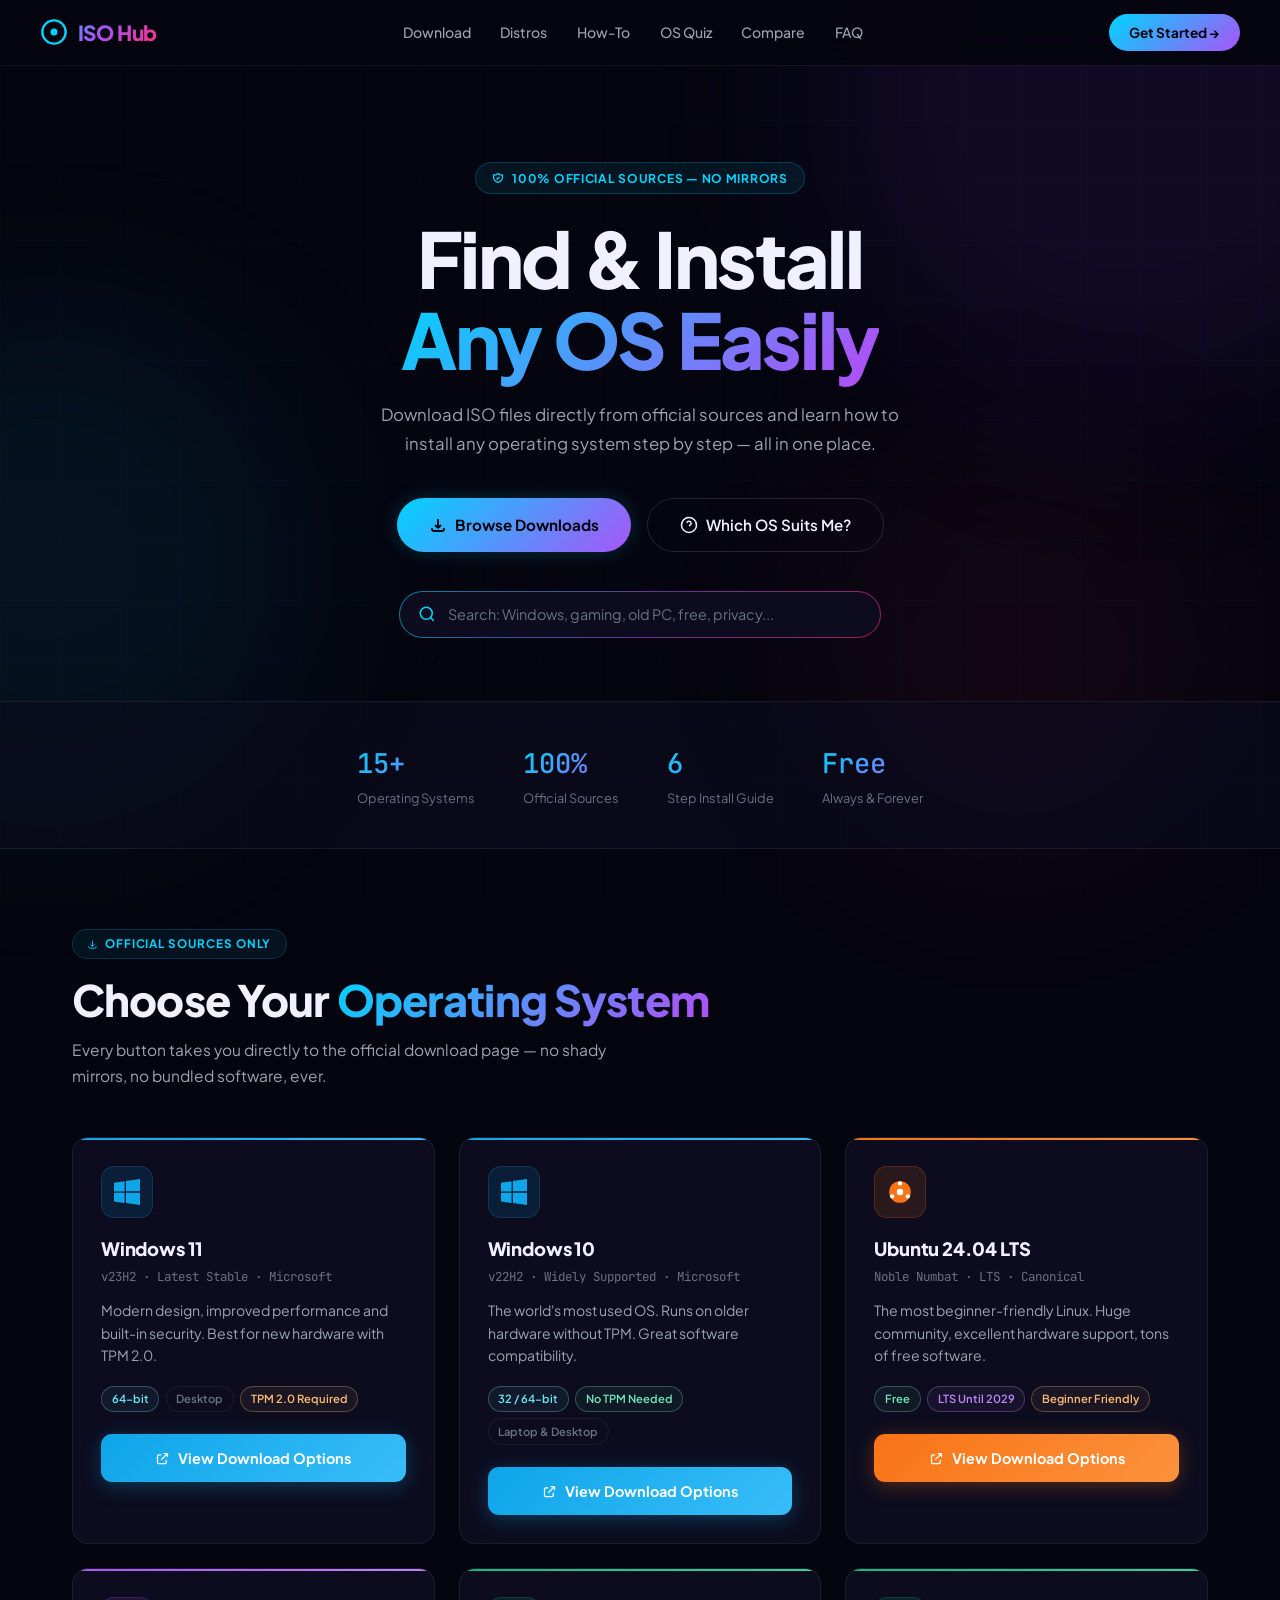
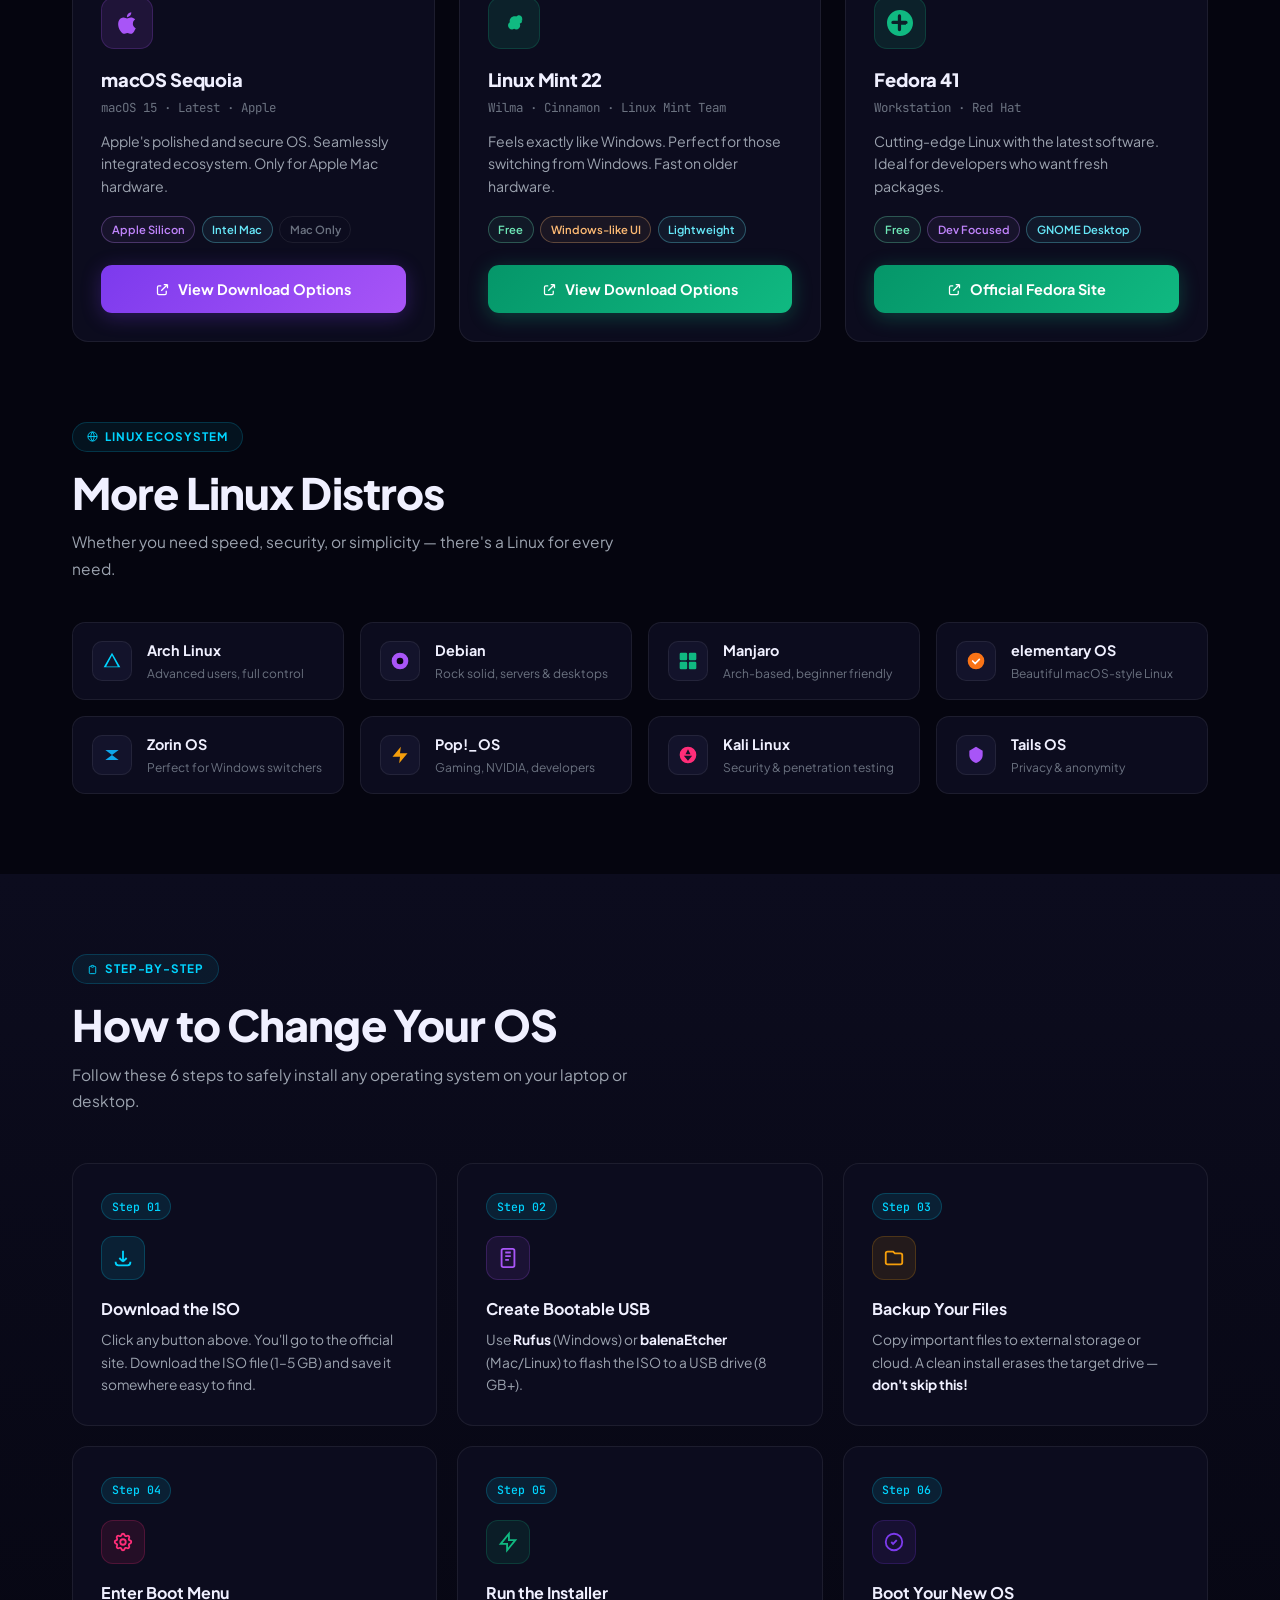
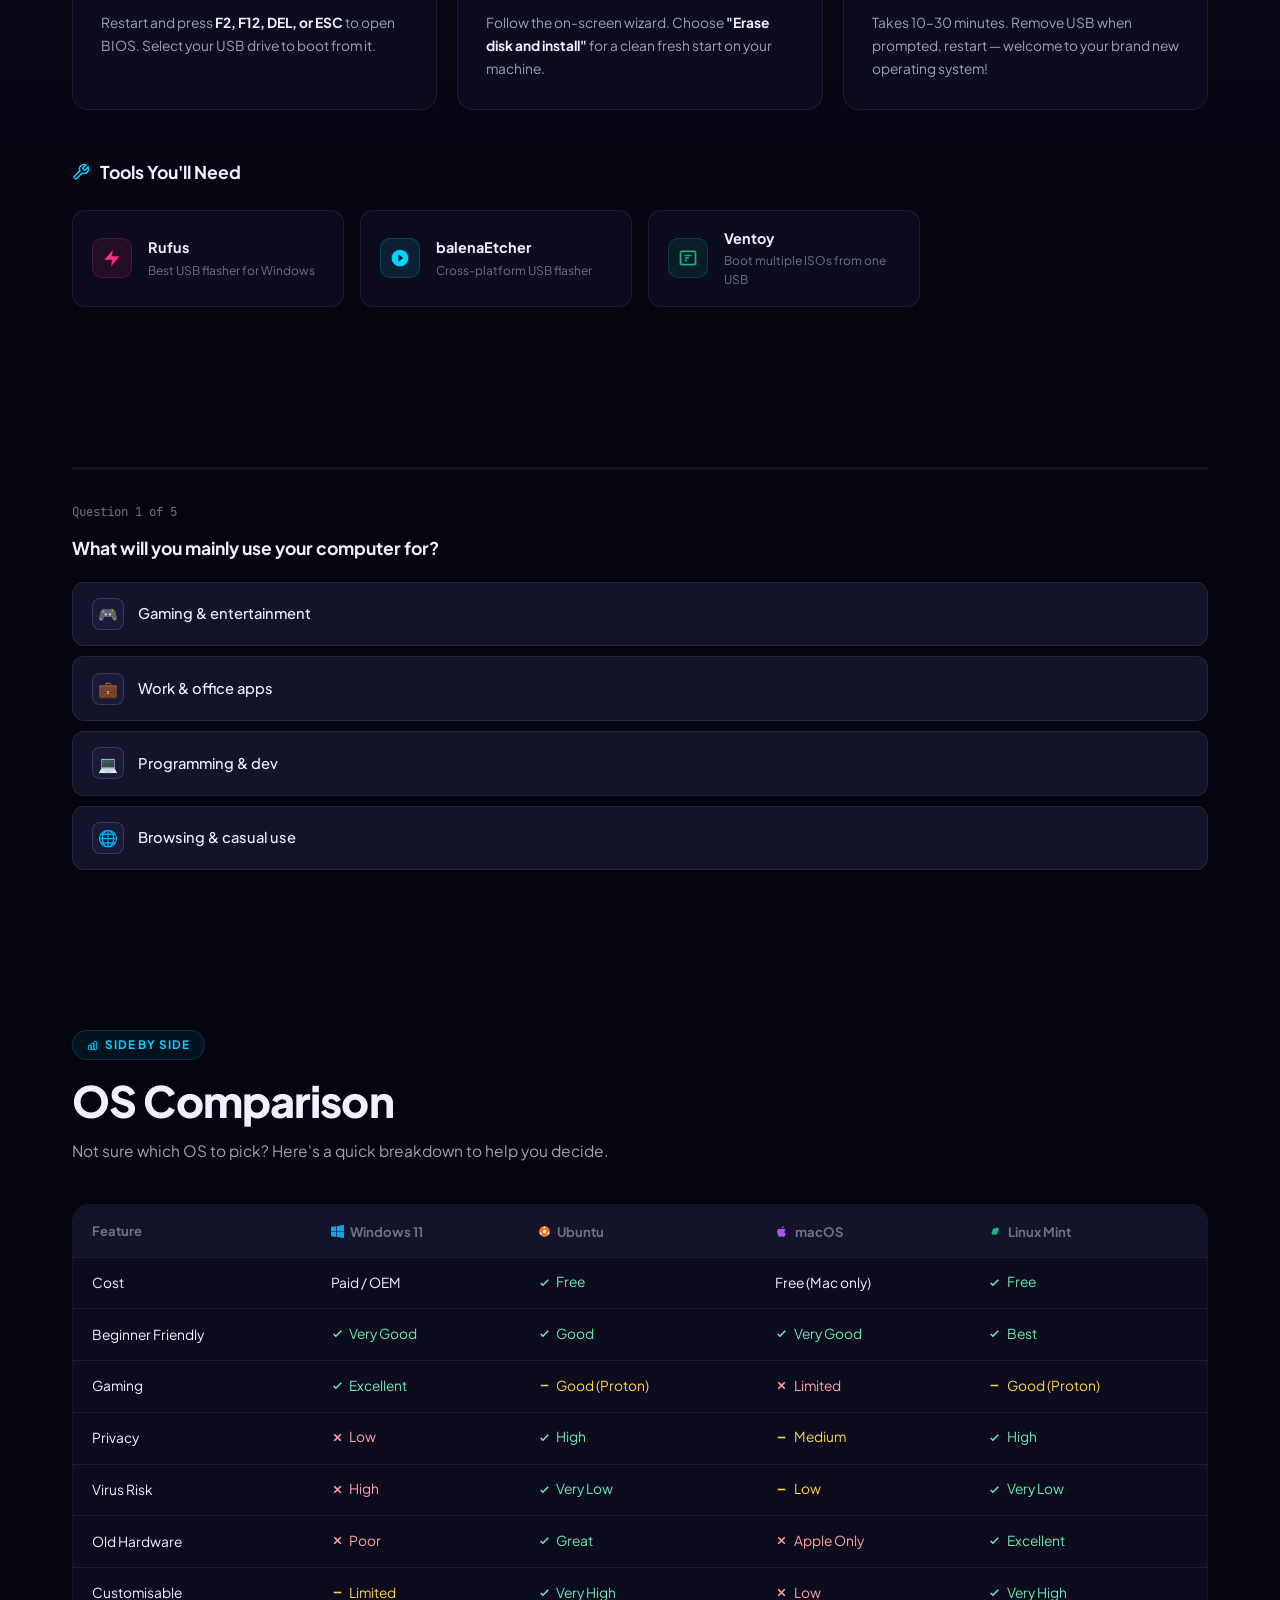
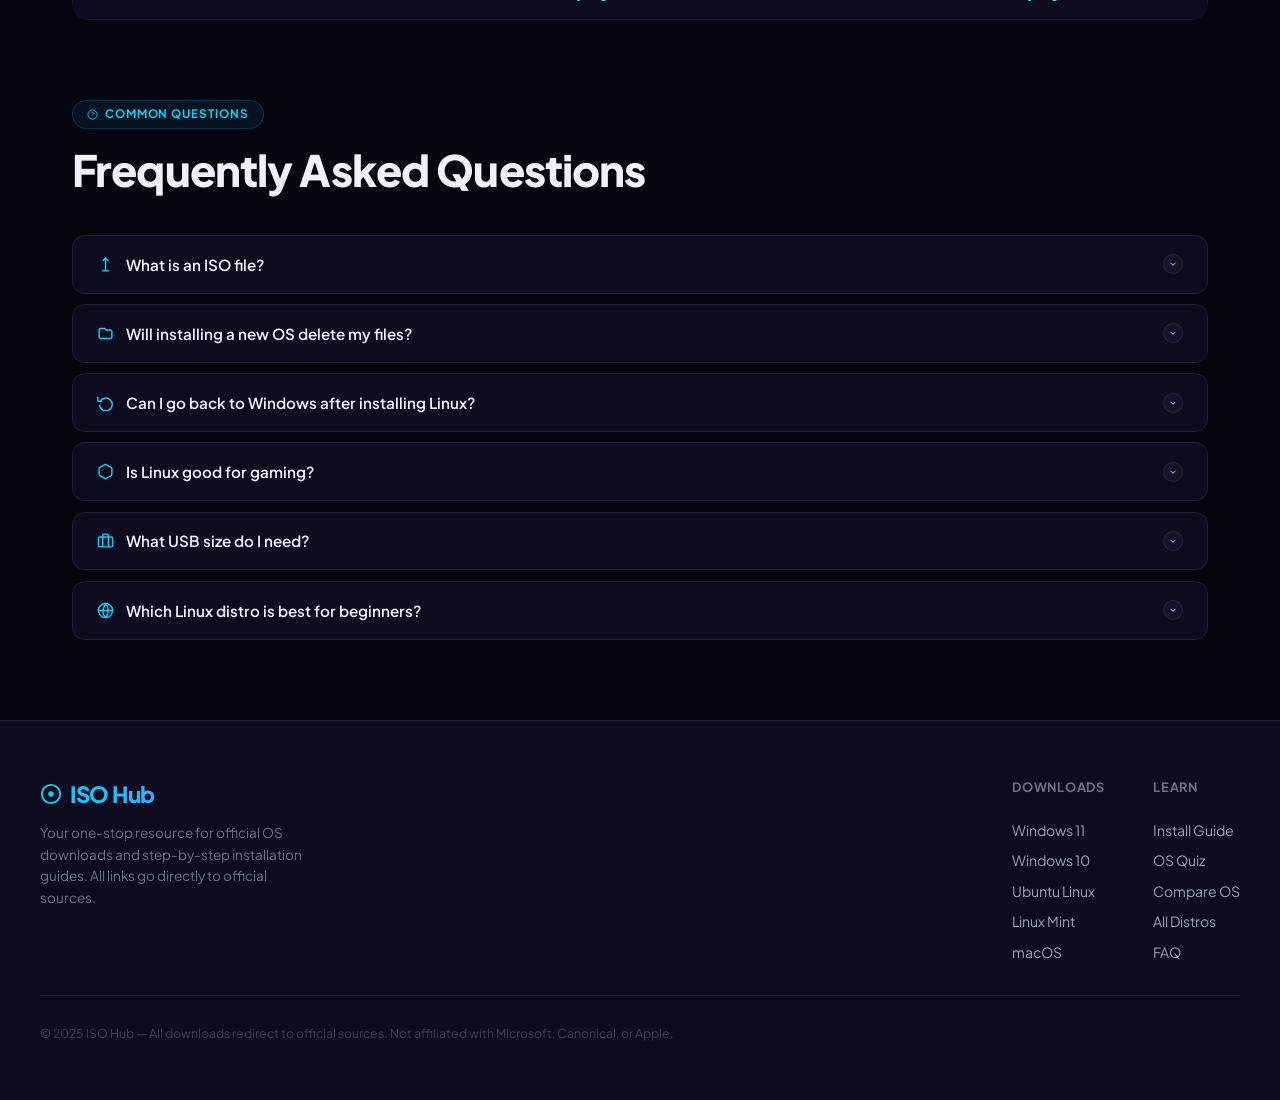
==== commit 56a89924: "Add files via upload" ====
--- a/index.html
+++ b/index.html
@@ -2,19 +2,21 @@
 <html lang="en">
 <head>
 <meta charset="UTF-8"/>
-<meta name="viewport" content="width=device-width, initial-scale=1.0"/>
+<meta name="viewport" content="width=device-width,initial-scale=1.0"/>
 <title>ISO Hub — Find &amp; Install Any OS</title>
-<meta name="description" content="Download OS ISO files from official sources. Learn how to install Windows, Ubuntu, macOS, Linux Mint and more."/>
-<link rel="icon" href="data:image/svg+xml,%3Csvg xmlns='http://www.w3.org/2000/svg' viewBox='0 0 24 24' fill='none' stroke='%2300d4ff' stroke-width='2'%3E%3Ccircle cx='12' cy='12' r='10'/%3E%3Ccircle cx='12' cy='12' r='3' fill='%2300d4ff'/%3E%3C/svg%3E"/>
+<meta name="description" content="Download OS ISO files from official sources. Free step-by-step guides to install Windows, Linux, macOS on any laptop or desktop."/>
+<meta property="og:title" content="ISO Hub — Find & Install Any OS"/>
+<meta property="og:description" content="Official ISO downloads + installation guides for Windows, Linux, macOS and more."/>
+<link rel="icon" href="data:image/svg+xml,%3Csvg xmlns='http://www.w3.org/2000/svg' viewBox='0 0 24 24' fill='none'%3E%3Ccircle cx='12' cy='12' r='10' stroke='%2300d4ff' stroke-width='2'/%3E%3Ccircle cx='12' cy='12' r='3' fill='%2300d4ff'/%3E%3C/svg%3E"/>
 <link rel="stylesheet" href="style.css"/>
 </head>
 <body>
-<div class="particles" id="particles"></div>
-<div class="cursor-glow" id="cursorGlow"></div>
-
+<div class="orb o1"></div><div class="orb o2"></div><div class="orb o3"></div>
+
+<!-- NAV -->
 <nav>
   <a class="nav-logo" href="index.html">
-    <svg viewBox="0 0 24 24" fill="none" stroke-width="2" style="width:28px;height:28px"><defs><linearGradient id="ng" x1="0%" y1="0%" x2="100%" y2="0%"><stop offset="0%" stop-color="#00d4ff"/><stop offset="100%" stop-color="#ff2d78"/></linearGradient></defs><circle cx="12" cy="12" r="10" stroke="url(#ng)"/><circle cx="12" cy="12" r="3" stroke="url(#ng)"/></svg>
+    <svg viewBox="0 0 24 24" fill="none"><defs><linearGradient id="nl" x1="0" y1="0" x2="24" y2="24"><stop stop-color="#00d4ff"/><stop offset="1" stop-color="#a855f7"/></linearGradient></defs><circle cx="12" cy="12" r="10" stroke="url(#nl)" stroke-width="2"/><circle cx="12" cy="12" r="3" fill="url(#nl)"/></svg>
     ISO Hub
   </a>
   <ul class="nav-links">
@@ -27,263 +29,303 @@
   </ul>
   <div class="nav-right">
     <a class="nav-cta" href="#os">Get Started →</a>
-    <button class="hamburger" id="hamburgerBtn" aria-label="Menu"><span></span><span></span><span></span></button>
+    <button class="hamburger" id="hbtn" aria-label="Menu"><span></span><span></span><span></span></button>
   </div>
 </nav>
 
-<div class="mobile-menu" id="mobileMenu">
-  <a href="#os"><svg width="16" height="16" fill="none" viewBox="0 0 24 24" stroke="currentColor" stroke-width="2"><path d="M4 16v1a3 3 0 003 3h10a3 3 0 003-3v-1m-4-4l-4 4m0 0l-4-4m4 4V4"/></svg> Download OS</a>
-  <a href="#distros"><svg width="16" height="16" fill="none" viewBox="0 0 24 24" stroke="currentColor" stroke-width="2"><circle cx="12" cy="12" r="10"/><path d="M2 12h20M12 2a15.3 15.3 0 010 20M12 2a15.3 15.3 0 000 20"/></svg> More Distros</a>
-  <a href="#guide"><svg width="16" height="16" fill="none" viewBox="0 0 24 24" stroke="currentColor" stroke-width="2"><path d="M12 6.253v13m0-13C10.832 5.477 9.246 5 7.5 5S4.168 5.477 3 6.253v13C4.168 18.477 5.754 18 7.5 18s3.332.477 4.5 1.253m0-13C13.168 5.477 14.754 5 16.5 5c1.747 0 3.332.477 4.5 1.253v13C19.832 18.477 18.247 18 16.5 18c-1.746 0-3.332.477-4.5 1.253"/></svg> How-To Guide</a>
-  <a href="#quiz"><svg width="16" height="16" fill="none" viewBox="0 0 24 24" stroke="currentColor" stroke-width="2"><path d="M9.663 17h4.673M12 3v1m6.364 1.636l-.707.707M21 12h-1M4 12H3m3.343-5.657l-.707-.707m2.828 9.9a5 5 0 117.072 0l-.548.547A3.374 3.374 0 0014 18.469V19a2 2 0 11-4 0v-.531c0-.895-.356-1.754-.988-2.386l-.548-.547z"/></svg> OS Quiz</a>
-  <a href="#compare"><svg width="16" height="16" fill="none" viewBox="0 0 24 24" stroke="currentColor" stroke-width="2"><path d="M3 6l3 1m0 0l-3 9a5.002 5.002 0 006.001 0M6 7l3 9M6 7l6-2m6 2l3-1m-3 1l-3 9a5.002 5.002 0 006.001 0M18 7l3 9m-3-9l-6-2m0-2v2m0 16V5m0 16H9m3 0h3"/></svg> Compare OS</a>
-  <a href="#faq"><svg width="16" height="16" fill="none" viewBox="0 0 24 24" stroke="currentColor" stroke-width="2"><circle cx="12" cy="12" r="10"/><path d="M9.09 9a3 3 0 015.83 1c0 2-3 3-3 3m0 4h.01"/></svg> FAQ</a>
+<!-- MOBILE MENU -->
+<div class="mobile-menu" id="mmenu">
+  <a href="#os"><svg class="mi" fill="none" viewBox="0 0 24 24" stroke="currentColor" stroke-width="2"><path d="M4 16v1a3 3 0 003 3h10a3 3 0 003-3v-1m-4-4l-4 4m0 0l-4-4m4 4V4"/></svg>Download OS</a>
+  <a href="#distros"><svg class="mi" fill="none" viewBox="0 0 24 24" stroke="currentColor" stroke-width="2"><circle cx="12" cy="12" r="10"/><path d="M2 12h20M12 2a15.3 15.3 0 010 20M12 2a15.3 15.3 0 000 20"/></svg>More Distros</a>
+  <a href="#guide"><svg class="mi" fill="none" viewBox="0 0 24 24" stroke="currentColor" stroke-width="2"><path d="M12 6.253v13m0-13C10.832 5.477 9.246 5 7.5 5S4.168 5.477 3 6.253v13C4.168 18.477 5.754 18 7.5 18s3.332.477 4.5 1.253m0-13C13.168 5.477 14.754 5 16.5 5c1.747 0 3.332.477 4.5 1.253v13C19.832 18.477 18.247 18 16.5 18c-1.746 0-3.332.477-4.5 1.253"/></svg>How-To Guide</a>
+  <a href="#quiz"><svg class="mi" fill="none" viewBox="0 0 24 24" stroke="currentColor" stroke-width="2"><circle cx="12" cy="12" r="10"/><path d="M9.09 9a3 3 0 015.83 1c0 2-3 3-3 3m0 4h.01"/></svg>OS Quiz</a>
+  <a href="#compare"><svg class="mi" fill="none" viewBox="0 0 24 24" stroke="currentColor" stroke-width="2"><path d="M9 19v-6a2 2 0 00-2-2H5a2 2 0 00-2 2v6a2 2 0 002 2h2a2 2 0 002-2zm0 0V9a2 2 0 012-2h2a2 2 0 012 2v10m-6 0a2 2 0 002 2h2a2 2 0 002-2m0 0V5a2 2 0 012-2h2a2 2 0 012 2v14a2 2 0 01-2 2h-2a2 2 0 01-2-2z"/></svg>Compare OS</a>
+  <a href="#faq"><svg class="mi" fill="none" viewBox="0 0 24 24" stroke="currentColor" stroke-width="2"><circle cx="12" cy="12" r="10"/><path d="M9.09 9a3 3 0 015.83 1c0 2-3 3-3 3m0 4h.01"/></svg>FAQ</a>
 </div>
 
+<!-- HERO -->
 <header class="hero">
-  <div class="hero-glow-1"></div>
-  <div class="hero-glow-2"></div>
-  <div class="hero-badge"><svg width="16" height="16" fill="none" viewBox="0 0 24 24" stroke="currentColor" stroke-width="2"><path d="M9 12l2 2 4-4m5.618-4.016A11.955 11.955 0 0112 2.944a11.955 11.955 0 01-8.618 3.04A12.02 12.02 0 003 9c0 5.591 3.824 10.29 9 11.622 5.176-1.332 9-6.03 9-11.622 0-1.042-.133-2.052-.382-3.016z"/></svg> 100% Official Sources — No Shady Mirrors</div>
-  <h1>Find &amp; Install<br/><span class="grad-full">Any OS</span><br/>Without the Headache</h1>
-  <p class="hero-sub">Download ISO files from official sources and learn how to install any operating system step by step — all in one place.</p>
+  <div class="hero-badge">
+    <svg width="12" height="12" fill="none" viewBox="0 0 24 24" stroke="currentColor" stroke-width="2.5"><path d="M9 12l2 2 4-4m5.618-4.016A11.955 11.955 0 0112 2.944a11.955 11.955 0 01-8.618 3.04A12.02 12.02 0 003 9c0 5.591 3.824 10.29 9 11.622 5.176-1.332 9-6.03 9-11.622 0-1.042-.133-2.052-.382-3.016z"/></svg>
+    100% Official Sources — No Mirrors
+  </div>
+  <h1>Find &amp; Install<br/><span class="grad">Any OS Easily</span></h1>
+  <p class="hero-sub">Download ISO files directly from official sources and learn how to install any operating system step by step — all in one place.</p>
   <div class="hero-btns">
-    <a class="btn-primary" href="#os"><svg width="16" height="16" fill="none" viewBox="0 0 24 24" stroke="currentColor" stroke-width="2"><path d="M4 16v1a3 3 0 003 3h10a3 3 0 003-3v-1m-4-4l-4 4m0 0l-4-4m4 4V4"/></svg> Browse Downloads</a>
-    <a class="btn-secondary" href="#guide"><svg width="16" height="16" fill="none" viewBox="0 0 24 24" stroke="currentColor" stroke-width="2"><path d="M12 6.253v13m0-13C10.832 5.477 9.246 5 7.5 5S4.168 5.477 3 6.253v13C4.168 18.477 5.754 18 7.5 18s3.332.477 4.5 1.253m0-13C13.168 5.477 14.754 5 16.5 5c1.747 0 3.332.477 4.5 1.253v13C19.832 18.477 18.247 18 16.5 18c-1.746 0-3.332.477-4.5 1.253"/></svg> Installation Guide</a>
-  </div>
+    <a class="btn-p" href="#os">
+      <svg fill="none" viewBox="0 0 24 24" stroke="currentColor" stroke-width="2.5"><path d="M4 16v1a3 3 0 003 3h10a3 3 0 003-3v-1m-4-4l-4 4m0 0l-4-4m4 4V4"/></svg>
+      Browse Downloads
+    </a>
+    <a class="btn-s" href="#quiz">
+      <svg fill="none" viewBox="0 0 24 24" stroke="currentColor" stroke-width="2"><circle cx="12" cy="12" r="10"/><path d="M9.09 9a3 3 0 015.83 1c0 2-3 3-3 3m0 4h.01"/></svg>
+      Which OS Suits Me?
+    </a>
+  </div>
+  <!-- FIXED SEARCH BAR -->
   <div class="search-wrap">
-    <svg viewBox="0 0 24 24" fill="none" stroke="currentColor" stroke-width="2"><circle cx="11" cy="11" r="8"/><line x1="21" y1="21" x2="16.65" y2="16.65"/></svg>
-    <input type="text" id="searchInput" placeholder="Search OS... e.g. gaming, old pc, free, privacy"/>
+    <div class="search-inner">
+      <svg class="search-icon" fill="none" viewBox="0 0 24 24" stroke="currentColor" stroke-width="2"><circle cx="11" cy="11" r="8"/><path d="M21 21l-4.35-4.35"/></svg>
+      <input type="text" id="searchInput" placeholder="Search: Windows, gaming, old PC, free, privacy..." autocomplete="off"/>
+    </div>
   </div>
 </header>
 
-<section class="section" id="os">
-  <div class="reveal">
-    <span class="section-tag"><svg width="16" height="16" fill="none" viewBox="0 0 24 24" stroke="currentColor" stroke-width="2"><path d="M9 12l2 2 4-4m5.618-4.016A11.955 11.955 0 0112 2.944a11.955 11.955 0 01-8.618 3.04A12.02 12.02 0 003 9c0 5.591 3.824 10.29 9 11.622 5.176-1.332 9-6.03 9-11.622 0-1.042-.133-2.052-.382-3.016z"/></svg> Official Sources Only</span>
-    <h2 class="section-title">Choose Your <span class="grad-cyan">Operating System</span></h2>
-    <p class="section-sub">Every button redirects you to the official download page — no shady mirrors, no bundled junk.</p>
-  </div>
-  <div class="os-grid stagger" id="osGrid">
-
-    <div class="os-card windows reveal">
-      <div class="card-bar win-bar"></div>
-      <div class="card-header">
-        <div class="os-icon-wrap win-icon">
-          <svg viewBox="0 0 24 24" fill="#00a8ff" style="width:30px;height:30px"><path d="M0 3.449L9.75 2.1v9.451H0m10.949-9.602L24 0v11.4H10.949M0 12.6h9.75v9.451L0 20.699M10.949 12.6H24V24l-12.9-1.801"/></svg>
-        </div>
-        <div><div class="os-name">Windows 11</div><div class="os-version">v23H2 · Microsoft</div></div>
-      </div>
-      <div class="os-desc">Modern UI, improved performance and built-in security. Best for new hardware with TPM 2.0 support.</div>
-      <div class="os-tags"><span class="tag cyan">64-bit</span><span class="tag">Desktop</span><span class="tag amber">TPM 2.0 Required</span></div>
-      <a class="download-btn btn-win" href="windows11.html"><svg width="16" height="16" fill="none" viewBox="0 0 24 24" stroke="currentColor" stroke-width="2"><path d="M4 16v1a3 3 0 003 3h10a3 3 0 003-3v-1m-4-4l-4 4m0 0l-4-4m4 4V4"/></svg> View Download Options</a>
-    </div>
-
-    <div class="os-card windows reveal">
-      <div class="card-bar win-bar"></div>
-      <div class="card-header">
-        <div class="os-icon-wrap win-icon">
-          <svg viewBox="0 0 24 24" fill="#00a8ff" style="width:30px;height:30px"><path d="M0 3.449L9.75 2.1v9.451H0m10.949-9.602L24 0v11.4H10.949M0 12.6h9.75v9.451L0 20.699M10.949 12.6H24V24l-12.9-1.801"/></svg>
-        </div>
-        <div><div class="os-name">Windows 10</div><div class="os-version">22H2 · Microsoft</div></div>
-      </div>
-      <div class="os-desc">Still the world's most used OS. Runs on older hardware without TPM 2.0. Great compatibility.</div>
-      <div class="os-tags"><span class="tag cyan">32 / 64-bit</span><span class="tag green">No TPM Needed</span><span class="tag">Laptop &amp; Desktop</span></div>
-      <a class="download-btn btn-win" href="windows10.html"><svg width="16" height="16" fill="none" viewBox="0 0 24 24" stroke="currentColor" stroke-width="2"><path d="M4 16v1a3 3 0 003 3h10a3 3 0 003-3v-1m-4-4l-4 4m0 0l-4-4m4 4V4"/></svg> View Download Options</a>
-    </div>
-
-    <div class="os-card ubuntu reveal">
-      <div class="card-bar ubu-bar"></div>
-      <div class="card-header">
-        <div class="os-icon-wrap ubu-icon">
-          <svg viewBox="0 0 24 24" style="width:30px;height:30px"><circle cx="12" cy="12" r="10" fill="#ff5722"/><circle cx="12" cy="12" r="3" fill="white"/><circle cx="12" cy="4" r="2" fill="white"/><circle cx="19.2" cy="16" r="2" fill="white"/><circle cx="4.8" cy="16" r="2" fill="white"/></svg>
-        </div>
-        <div><div class="os-name">Ubuntu 24.04 LTS</div><div class="os-version">Noble Numbat · Canonical</div></div>
-      </div>
-      <div class="os-desc">The most beginner-friendly Linux distro. Huge community, excellent hardware support, tons of free software.</div>
-      <div class="os-tags"><span class="tag green">Free</span><span class="tag purple">LTS 2029</span><span class="tag amber">Beginner Friendly</span></div>
-      <a class="download-btn btn-ubu" href="ubuntu.html"><svg width="16" height="16" fill="none" viewBox="0 0 24 24" stroke="currentColor" stroke-width="2"><path d="M4 16v1a3 3 0 003 3h10a3 3 0 003-3v-1m-4-4l-4 4m0 0l-4-4m4 4V4"/></svg> View Download Options</a>
-    </div>
-
-    <div class="os-card macos reveal">
-      <div class="card-bar mac-bar"></div>
-      <div class="card-header">
-        <div class="os-icon-wrap mac-icon">
-          <svg viewBox="0 0 24 24" fill="#b14aff" style="width:30px;height:30px"><path d="M18.71 19.5c-.83 1.24-1.71 2.45-3.05 2.47-1.34.03-1.77-.79-3.29-.79-1.53 0-2 .77-3.27.82-1.31.05-2.3-1.32-3.14-2.53C4.25 17 2.94 12.45 4.7 9.39c.87-1.52 2.43-2.48 4.12-2.51 1.28-.02 2.5.87 3.29.87.78 0 2.26-1.07 3.8-.91.65.03 2.47.26 3.64 1.98-.09.06-2.17 1.28-2.15 3.81.03 3.02 2.65 4.03 2.68 4.04-.03.07-.42 1.44-1.38 2.83M13 3.5c.73-.83 1.94-1.46 2.94-1.5.13 1.17-.34 2.35-1.04 3.19-.69.85-1.83 1.51-2.95 1.42-.15-1.15.41-2.35 1.05-3.11z"/></svg>
-        </div>
-        <div><div class="os-name">macOS Sequoia</div><div class="os-version">macOS 15 · Apple</div></div>
-      </div>
-      <div class="os-desc">Apple's polished, secure OS. Only works on Apple Mac hardware. Download via Mac App Store.</div>
-      <div class="os-tags"><span class="tag purple">Apple Silicon</span><span class="tag cyan">Intel Mac</span><span class="tag">Mac Only</span></div>
-      <a class="download-btn btn-mac" href="macos.html"><svg width="16" height="16" fill="none" viewBox="0 0 24 24" stroke="currentColor" stroke-width="2"><path d="M4 16v1a3 3 0 003 3h10a3 3 0 003-3v-1m-4-4l-4 4m0 0l-4-4m4 4V4"/></svg> View Download Options</a>
-    </div>
-
-    <div class="os-card linux reveal">
-      <div class="card-bar lin-bar"></div>
-      <div class="card-header">
-        <div class="os-icon-wrap lin-icon">
-          <svg viewBox="0 0 24 24" fill="#00e676" style="width:30px;height:30px"><path d="M12 2C6.48 2 2 6.48 2 12s4.48 10 10 10 10-4.48 10-10S17.52 2 12 2zm-1 14.5v-9l7 4.5-7 4.5z"/></svg>
-        </div>
-        <div><div class="os-name">Linux Mint 22</div><div class="os-version">Wilma · Linux Mint Team</div></div>
-      </div>
-      <div class="os-desc">Feels exactly like Windows. Perfect for switching from Windows. Fast, lightweight and beginner-friendly.</div>
-      <div class="os-tags"><span class="tag green">Free</span><span class="tag amber">Windows-like UI</span><span class="tag cyan">Old PC Friendly</span></div>
-      <a class="download-btn btn-lin" href="mint.html"><svg width="16" height="16" fill="none" viewBox="0 0 24 24" stroke="currentColor" stroke-width="2"><path d="M4 16v1a3 3 0 003 3h10a3 3 0 003-3v-1m-4-4l-4 4m0 0l-4-4m4 4V4"/></svg> View Download Options</a>
-    </div>
-
-    <div class="os-card linux reveal">
-      <div class="card-bar lin-bar"></div>
-      <div class="card-header">
-        <div class="os-icon-wrap lin-icon">
-          <svg viewBox="0 0 24 24" fill="#00e676" style="width:30px;height:30px"><path d="M12 2L2 7l10 5 10-5-10-5zM2 17l10 5 10-5M2 12l10 5 10-5"/></svg>
-        </div>
-        <div><div class="os-name">Fedora 41</div><div class="os-version">Workstation · Red Hat</div></div>
-      </div>
-      <div class="os-desc">Cutting-edge Linux with the latest software. Ideal for developers and power users who want fresh packages.</div>
-      <div class="os-tags"><span class="tag green">Free</span><span class="tag purple">Dev Focused</span><span class="tag cyan">GNOME Desktop</span></div>
-      <a class="download-btn btn-lin" href="https://fedoraproject.org/workstation/download" target="_blank" rel="noopener">↗ Official Fedora Site</a>
-    </div>
-
-    <div id="noResults" style="display:none;text-align:center;color:var(--muted);padding:3rem;grid-column:1/-1">No OS found. Try "free", "gaming", or "old pc".</div>
-  </div>
-</section>
-
-<section class="section" id="distros" style="padding-top:0">
-  <div class="reveal">
-    <span class="section-tag"><svg width="16" height="16" fill="none" viewBox="0 0 24 24" stroke="currentColor" stroke-width="2"><circle cx="12" cy="12" r="10"/><path d="M2 12h20M12 2a15.3 15.3 0 010 20M12 2a15.3 15.3 0 000 20"/></svg> Linux Ecosystem</span>
-    <h2 class="section-title">More <span class="grad-cyan">Linux Distros</span></h2>
-    <p class="section-sub">Whether you need speed, security, or simplicity — there's a Linux for every use case.</p>
+<!-- STATS -->
+<div class="stats">
+  <div class="stat reveal"><span class="stat-num">15+</span><div class="stat-label">Operating Systems</div></div>
+  <div class="stat reveal"><span class="stat-num">100%</span><div class="stat-label">Official Sources</div></div>
+  <div class="stat reveal"><span class="stat-num">6</span><div class="stat-label">Step Install Guide</div></div>
+  <div class="stat reveal"><span class="stat-num">Free</span><div class="stat-label">Always &amp; Forever</div></div>
+</div>
+
+<!-- OS CARDS -->
+<section class="sec" id="os">
+  <div class="reveal">
+    <span class="s-tag"><svg fill="none" viewBox="0 0 24 24" stroke="currentColor" stroke-width="2"><path d="M4 16v1a3 3 0 003 3h10a3 3 0 003-3v-1m-4-4l-4 4m0 0l-4-4m4 4V4"/></svg>Official Sources Only</span>
+    <h2 class="s-title">Choose Your <span class="grad">Operating System</span></h2>
+    <p class="s-sub">Every button takes you directly to the official download page — no shady mirrors, no bundled software, ever.</p>
+  </div>
+  <div class="os-grid stagger">
+
+    <div class="os-card w reveal" data-s="windows 11 gaming tpm new hardware microsoft 64bit">
+      <div class="os-icon wi"><svg width="26" height="26" viewBox="0 0 24 24" fill="#0ea5e9"><path d="M0 3.449L9.75 2.1v9.451H0m10.949-9.602L24 0v11.4H10.949M0 12.6h9.75v9.451L0 20.699M10.949 12.6H24V24l-12.9-1.801"/></svg></div>
+      <div class="os-name">Windows 11</div>
+      <div class="os-ver">v23H2 · Latest Stable · Microsoft</div>
+      <div class="os-desc">Modern design, improved performance and built-in security. Best for new hardware with TPM 2.0.</div>
+      <div class="os-tags"><span class="tag c">64-bit</span><span class="tag">Desktop</span><span class="tag o">TPM 2.0 Required</span></div>
+      <a class="dl-btn bw" href="windows11.html"><svg fill="none" viewBox="0 0 24 24" stroke="currentColor" stroke-width="2"><path d="M10 6H6a2 2 0 00-2 2v10a2 2 0 002 2h10a2 2 0 002-2v-4M14 4h6m0 0v6m0-6L10 14"/></svg>View Download Options</a>
+    </div>
+
+    <div class="os-card w reveal" data-s="windows 10 old hardware compatible microsoft no tpm 32bit">
+      <div class="os-icon wi"><svg width="26" height="26" viewBox="0 0 24 24" fill="#0ea5e9"><path d="M0 3.449L9.75 2.1v9.451H0m10.949-9.602L24 0v11.4H10.949M0 12.6h9.75v9.451L0 20.699M10.949 12.6H24V24l-12.9-1.801"/></svg></div>
+      <div class="os-name">Windows 10</div>
+      <div class="os-ver">v22H2 · Widely Supported · Microsoft</div>
+      <div class="os-desc">The world's most used OS. Runs on older hardware without TPM. Great software compatibility.</div>
+      <div class="os-tags"><span class="tag c">32 / 64-bit</span><span class="tag g">No TPM Needed</span><span class="tag">Laptop &amp; Desktop</span></div>
+      <a class="dl-btn bw" href="windows10.html"><svg fill="none" viewBox="0 0 24 24" stroke="currentColor" stroke-width="2"><path d="M10 6H6a2 2 0 00-2 2v10a2 2 0 002 2h10a2 2 0 002-2v-4M14 4h6m0 0v6m0-6L10 14"/></svg>View Download Options</a>
+    </div>
+
+    <div class="os-card u reveal" data-s="ubuntu linux beginner free lts canonical open source privacy">
+      <div class="os-icon ub"><svg width="26" height="26" viewBox="0 0 24 24"><circle cx="12" cy="12" r="10" fill="#f97316"/><circle cx="12" cy="12" r="3" fill="white"/><circle cx="12" cy="4" r="2" fill="white"/><circle cx="19.2" cy="16" r="2" fill="white"/><circle cx="4.8" cy="16" r="2" fill="white"/></svg></div>
+      <div class="os-name">Ubuntu 24.04 LTS</div>
+      <div class="os-ver">Noble Numbat · LTS · Canonical</div>
+      <div class="os-desc">The most beginner-friendly Linux. Huge community, excellent hardware support, tons of free software.</div>
+      <div class="os-tags"><span class="tag g">Free</span><span class="tag p">LTS Until 2029</span><span class="tag o">Beginner Friendly</span></div>
+      <a class="dl-btn bu" href="ubuntu.html"><svg fill="none" viewBox="0 0 24 24" stroke="currentColor" stroke-width="2"><path d="M10 6H6a2 2 0 00-2 2v10a2 2 0 002 2h10a2 2 0 002-2v-4M14 4h6m0 0v6m0-6L10 14"/></svg>View Download Options</a>
+    </div>
+
+    <div class="os-card m reveal" data-s="macos apple sequoia mac silicon privacy secure premium">
+      <div class="os-icon ma"><svg width="26" height="26" viewBox="0 0 24 24" fill="#a855f7"><path d="M18.71 19.5c-.83 1.24-1.71 2.45-3.05 2.47-1.34.03-1.77-.79-3.29-.79-1.53 0-2 .77-3.27.82-1.31.05-2.3-1.32-3.14-2.53C4.25 17 2.94 12.45 4.7 9.39c.87-1.52 2.43-2.48 4.12-2.51 1.28-.02 2.5.87 3.29.87.78 0 2.26-1.07 3.8-.91.65.03 2.47.26 3.64 1.98-.09.06-2.17 1.28-2.15 3.81.03 3.02 2.65 4.03 2.68 4.04-.03.07-.42 1.44-1.38 2.83M13 3.5c.73-.83 1.94-1.46 2.94-1.5.13 1.17-.34 2.35-1.04 3.19-.69.85-1.83 1.51-2.95 1.42-.15-1.15.41-2.35 1.05-3.11z"/></svg></div>
+      <div class="os-name">macOS Sequoia</div>
+      <div class="os-ver">macOS 15 · Latest · Apple</div>
+      <div class="os-desc">Apple's polished and secure OS. Seamlessly integrated ecosystem. Only for Apple Mac hardware.</div>
+      <div class="os-tags"><span class="tag p">Apple Silicon</span><span class="tag c">Intel Mac</span><span class="tag">Mac Only</span></div>
+      <a class="dl-btn bm" href="macos.html"><svg fill="none" viewBox="0 0 24 24" stroke="currentColor" stroke-width="2"><path d="M10 6H6a2 2 0 00-2 2v10a2 2 0 002 2h10a2 2 0 002-2v-4M14 4h6m0 0v6m0-6L10 14"/></svg>View Download Options</a>
+    </div>
+
+    <div class="os-card l reveal" data-s="linux mint old pc windows-like free lightweight beginner cinnamon">
+      <div class="os-icon li"><svg width="26" height="26" viewBox="0 0 24 24" fill="#10b981"><path d="M20.1 9.2l-.7-.4c.1-.3.2-.6.2-1 0-1.7-1.4-3-3-3-1 0-1.9.5-2.4 1.3-.5-.2-1.1-.3-1.7-.3-2.5 0-4.5 2-4.5 4.5 0 .4.1.7.2 1.1C7.2 11.9 6.5 13 6.5 14.3c0 2.1 1.7 3.7 3.7 3.7.7 0 1.4-.2 1.9-.6.5.4 1.2.6 1.9.6 2.1 0 3.7-1.7 3.7-3.7 0-.6-.2-1.1-.4-1.6l1.1-.6c.9-.5 1.2-1.6.7-2.5z"/></svg></div>
+      <div class="os-name">Linux Mint 22</div>
+      <div class="os-ver">Wilma · Cinnamon · Linux Mint Team</div>
+      <div class="os-desc">Feels exactly like Windows. Perfect for those switching from Windows. Fast on older hardware.</div>
+      <div class="os-tags"><span class="tag g">Free</span><span class="tag o">Windows-like UI</span><span class="tag c">Lightweight</span></div>
+      <a class="dl-btn bl" href="mint.html"><svg fill="none" viewBox="0 0 24 24" stroke="currentColor" stroke-width="2"><path d="M10 6H6a2 2 0 00-2 2v10a2 2 0 002 2h10a2 2 0 002-2v-4M14 4h6m0 0v6m0-6L10 14"/></svg>View Download Options</a>
+    </div>
+
+    <div class="os-card l reveal" data-s="fedora linux developer advanced gnome red hat fresh packages">
+      <div class="os-icon li"><svg width="26" height="26" viewBox="0 0 24 24" fill="#10b981"><path d="M12 0C5.372 0 0 5.372 0 12s5.372 12 12 12 12-5.372 12-12S18.628 0 12 0zm5.5 13.5H13v4.5a1.5 1.5 0 01-3 0V13H5.5a1.5 1.5 0 010-3H10V5.5a1.5 1.5 0 013 0V10h4.5a1.5 1.5 0 010 3z"/></svg></div>
+      <div class="os-name">Fedora 41</div>
+      <div class="os-ver">Workstation · Red Hat</div>
+      <div class="os-desc">Cutting-edge Linux with the latest software. Ideal for developers who want fresh packages.</div>
+      <div class="os-tags"><span class="tag g">Free</span><span class="tag p">Dev Focused</span><span class="tag c">GNOME Desktop</span></div>
+      <a class="dl-btn bl" href="https://fedoraproject.org/workstation/download" target="_blank" rel="noopener"><svg fill="none" viewBox="0 0 24 24" stroke="currentColor" stroke-width="2"><path d="M10 6H6a2 2 0 00-2 2v10a2 2 0 002 2h10a2 2 0 002-2v-4M14 4h6m0 0v6m0-6L10 14"/></svg>Official Fedora Site</a>
+    </div>
+
+  </div>
+</section>
+
+<!-- MORE DISTROS -->
+<section class="sec" id="distros" style="padding-top:0">
+  <div class="reveal">
+    <span class="s-tag"><svg fill="none" viewBox="0 0 24 24" stroke="currentColor" stroke-width="2"><circle cx="12" cy="12" r="10"/><path d="M2 12h20M12 2a15.3 15.3 0 010 20M12 2a15.3 15.3 0 000 20"/></svg>Linux Ecosystem</span>
+    <h2 class="s-title">More Linux Distros</h2>
+    <p class="s-sub">Whether you need speed, security, or simplicity — there's a Linux for every need.</p>
   </div>
   <div class="distro-grid stagger">
-    <a class="distro-card reveal" href="https://archlinux.org/download/" target="_blank" rel="noopener"><div class="distro-icon"><svg width="22" height="22" viewBox="0 0 24 24" fill="#00d4ff"><path d="M12 2L2 19.5h20L12 2zm0 3.5l7 13H5L12 5.5z"/></svg></div><div><div class="distro-name">Arch Linux</div><div class="distro-use">Advanced users, full control</div></div></a>
-    <a class="distro-card reveal" href="https://www.debian.org/distrib/" target="_blank" rel="noopener"><div class="distro-icon"><svg width="22" height="22" viewBox="0 0 24 24" fill="#a855f7"><path d="M12 2C6.48 2 2 6.48 2 12s4.48 10 10 10 10-4.48 10-10S17.52 2 12 2zm0 18c-4.41 0-8-3.59-8-8s3.59-8 8-8 8 3.59 8 8-3.59 8-8 8z"/></svg></div><div><div class="distro-name">Debian</div><div class="distro-use">Rock solid, servers &amp; desktops</div></div></a>
-    <a class="distro-card reveal" href="https://manjaro.org/download/" target="_blank" rel="noopener"><div class="distro-icon"><svg width="22" height="22" viewBox="0 0 24 24" fill="#10b981"><rect x="2" y="2" width="9" height="9" rx="1"/><rect x="13" y="2" width="9" height="9" rx="1"/><rect x="2" y="13" width="9" height="9" rx="1"/><rect x="13" y="13" width="9" height="9" rx="1"/></svg></div><div><div class="distro-name">Manjaro</div><div class="distro-use">Arch-based, beginner friendly</div></div></a>
-    <a class="distro-card reveal" href="https://elementary.io/" target="_blank" rel="noopener"><div class="distro-icon"><svg width="22" height="22" viewBox="0 0 24 24" fill="#f97316"><circle cx="12" cy="12" r="10"/><path d="M8 12l3 3 5-5" stroke="#fff" stroke-width="2" fill="none"/></svg></div><div><div class="distro-name">elementary OS</div><div class="distro-use">Beautiful macOS-style Linux</div></div></a>
-    <a class="distro-card reveal" href="https://zorin.com/os/download/" target="_blank" rel="noopener"><div class="distro-icon"><svg width="22" height="22" viewBox="0 0 24 24" fill="#0ea5e9"><path d="M4 6h16l-16 12h16"/></svg></div><div><div class="distro-name">Zorin OS</div><div class="distro-use">Perfect for Windows switchers</div></div></a>
-    <a class="distro-card reveal" href="https://pop.system76.com/" target="_blank" rel="noopener"><div class="distro-icon"><svg width="22" height="22" viewBox="0 0 24 24" fill="#fbbf24"><path d="M13 2L3 14h9l-1 8 10-12h-9l1-8z"/></svg></div><div><div class="distro-name">Pop!_OS</div><div class="distro-use">Gaming, NVIDIA, developers</div></div></a>
-    <a class="distro-card reveal" href="https://kali.org/get-kali/" target="_blank" rel="noopener"><div class="distro-icon"><svg width="22" height="22" viewBox="0 0 24 24" fill="#ff2d78"><path d="M12 2a10 10 0 100 20A10 10 0 0012 2zm0 3l3 6H9l3-6zm-5 8h10l-5 6-5-6z"/></svg></div><div><div class="distro-name">Kali Linux</div><div class="distro-use">Security &amp; penetration testing</div></div></a>
-    <a class="distro-card reveal" href="https://tails.boum.org/install/" target="_blank" rel="noopener"><div class="distro-icon"><svg width="22" height="22" viewBox="0 0 24 24" fill="#a855f7"><path d="M12 2L4 7v5c0 4.4 3.4 8.5 8 9.5 4.6-1 8-5.1 8-9.5V7l-8-5z"/></svg></div><div><div class="distro-name">Tails OS</div><div class="distro-use">Privacy &amp; anonymity</div></div></a>
-  </div>
-</section>
-
-<div class="alt-section" id="guide">
-<section class="section">
-  <div class="reveal">
-    <span class="section-tag"><svg width="16" height="16" fill="none" viewBox="0 0 24 24" stroke="currentColor" stroke-width="2"><path d="M12 6.253v13m0-13C10.832 5.477 9.246 5 7.5 5S4.168 5.477 3 6.253v13C4.168 18.477 5.754 18 7.5 18s3.332.477 4.5 1.253m0-13C13.168 5.477 14.754 5 16.5 5c1.747 0 3.332.477 4.5 1.253v13C19.832 18.477 18.247 18 16.5 18c-1.746 0-3.332.477-4.5 1.253"/></svg> Step-by-Step</span>
-    <h2 class="section-title">How to <span class="grad-pink">Change Your OS</span></h2>
-    <p class="section-sub">Follow these steps to safely install any operating system on your laptop or desktop.</p>
-  </div>
-  <div class="guide-cards stagger">
-    <div class="guide-card reveal"><div class="guide-step">01</div><div class="guide-icon-wrap"><svg viewBox="0 0 24 24" fill="none" stroke="currentColor" stroke-width="2"><path d="M21 15v4a2 2 0 0 1-2 2H5a2 2 0 0 1-2-2v-4"/><polyline points="7 10 12 15 17 10"/><line x1="12" y1="15" x2="12" y2="3"/></svg></div><div class="guide-title">Download the ISO</div><div class="guide-text">Click any button above to go to the official site. Download the ISO file (1–5 GB) and save it somewhere easy to find.</div></div>
-    <div class="guide-card reveal"><div class="guide-step">02</div><div class="guide-icon-wrap"><svg viewBox="0 0 24 24" fill="none" stroke="currentColor" stroke-width="2"><path d="M21 16V8a2 2 0 0 0-1-1.73l-7-4a2 2 0 0 0-2 0l-7 4A2 2 0 0 0 3 8v8a2 2 0 0 0 1 1.73l7 4a2 2 0 0 0 2 0l7-4A2 2 0 0 0 21 16z"/></svg></div><div class="guide-title">Create a Bootable USB</div><div class="guide-text">Use <strong>Rufus</strong> (Windows) or <strong>balenaEtcher</strong> (Mac/Linux) to flash the ISO to a USB drive (8 GB+).</div></div>
-    <div class="guide-card reveal"><div class="guide-step">03</div><div class="guide-icon-wrap"><svg viewBox="0 0 24 24" fill="none" stroke="currentColor" stroke-width="2"><path d="M22 12h-4l-3 9L9 3l-3 9H2"/></svg></div><div class="guide-title">Backup Your Files First</div><div class="guide-text">Copy important files to an external drive or cloud. A clean install will erase the target drive — <strong>don't skip this!</strong></div></div>
-    <div class="guide-card reveal"><div class="guide-step">04</div><div class="guide-icon-wrap"><svg viewBox="0 0 24 24" fill="none" stroke="currentColor" stroke-width="2"><circle cx="12" cy="12" r="3"/><path d="M19.07 4.93a10 10 0 0 1 0 14.14M4.93 4.93a10 10 0 0 0 0 14.14"/></svg></div><div class="guide-title">Enter Boot Menu</div><div class="guide-text">Restart and press <strong>F2, F12, DEL, or ESC</strong> to open the boot menu. Select your USB drive to boot from it.</div></div>
-    <div class="guide-card reveal"><div class="guide-step">05</div><div class="guide-icon-wrap"><svg viewBox="0 0 24 24" fill="none" stroke="currentColor" stroke-width="2"><polygon points="13 2 3 14 12 14 11 22 21 10 12 10 13 2"/></svg></div><div class="guide-title">Run the Installer</div><div class="guide-text">Follow the wizard. Pick language, keyboard, and where to install. Choose <strong>"Erase disk and install"</strong> for a clean start.</div></div>
-    <div class="guide-card reveal"><div class="guide-step">06</div><div class="guide-icon-wrap"><svg viewBox="0 0 24 24" fill="none" stroke="currentColor" stroke-width="2"><path d="M22 11.08V12a10 10 0 1 1-5.93-9.14"/><polyline points="22 4 12 14.01 9 11.01"/></svg></div><div class="guide-title">Boot Your New OS</div><div class="guide-text">Installation takes 10–30 minutes. Remove the USB when prompted, restart — welcome to your new OS!</div></div>
-  </div>
+    <a class="distro-card reveal" href="https://archlinux.org/download/" target="_blank" rel="noopener"><div class="d-icon"><svg width="20" height="20" viewBox="0 0 24 24" fill="#00d4ff"><path d="M12 2L2 19.5h20L12 2zm0 3.5l7 13H5L12 5.5z"/></svg></div><div><div class="d-name">Arch Linux</div><div class="d-use">Advanced users, full control</div></div></a>
+    <a class="distro-card reveal" href="https://www.debian.org/distrib/" target="_blank" rel="noopener"><div class="d-icon"><svg width="20" height="20" viewBox="0 0 24 24" fill="#a855f7"><circle cx="12" cy="12" r="10"/><circle cx="12" cy="12" r="4" fill="#05050f"/></svg></div><div><div class="d-name">Debian</div><div class="d-use">Rock solid, servers &amp; desktops</div></div></a>
+    <a class="distro-card reveal" href="https://manjaro.org/download/" target="_blank" rel="noopener"><div class="d-icon"><svg width="20" height="20" viewBox="0 0 24 24" fill="#10b981"><rect x="2" y="2" width="9" height="9" rx="1.5"/><rect x="13" y="2" width="9" height="9" rx="1.5"/><rect x="2" y="13" width="9" height="9" rx="1.5"/><rect x="13" y="13" width="9" height="9" rx="1.5"/></svg></div><div><div class="d-name">Manjaro</div><div class="d-use">Arch-based, beginner friendly</div></div></a>
+    <a class="distro-card reveal" href="https://elementary.io/" target="_blank" rel="noopener"><div class="d-icon"><svg width="20" height="20" viewBox="0 0 24 24" fill="#f97316"><circle cx="12" cy="12" r="10"/><path d="M8 12l3 3 5-5" stroke="white" stroke-width="2" fill="none" stroke-linecap="round"/></svg></div><div><div class="d-name">elementary OS</div><div class="d-use">Beautiful macOS-style Linux</div></div></a>
+    <a class="distro-card reveal" href="https://zorin.com/os/download/" target="_blank" rel="noopener"><div class="d-icon"><svg width="20" height="20" viewBox="0 0 24 24" fill="#0ea5e9"><path d="M4 6h16L4 18h16"/></svg></div><div><div class="d-name">Zorin OS</div><div class="d-use">Perfect for Windows switchers</div></div></a>
+    <a class="distro-card reveal" href="https://pop.system76.com/" target="_blank" rel="noopener"><div class="d-icon"><svg width="20" height="20" viewBox="0 0 24 24" fill="#f59e0b"><path d="M13 2L3 14h9l-1 8 10-12h-9l1-8z"/></svg></div><div><div class="d-name">Pop!_OS</div><div class="d-use">Gaming, NVIDIA, developers</div></div></a>
+    <a class="distro-card reveal" href="https://kali.org/get-kali/" target="_blank" rel="noopener"><div class="d-icon"><svg width="20" height="20" viewBox="0 0 24 24" fill="#ff2d78"><path d="M12 2a10 10 0 100 20A10 10 0 0012 2zm0 3l3 6H9l3-6zm-5 8h10l-5 6-5-6z"/></svg></div><div><div class="d-name">Kali Linux</div><div class="d-use">Security &amp; penetration testing</div></div></a>
+    <a class="distro-card reveal" href="https://tails.boum.org/install/" target="_blank" rel="noopener"><div class="d-icon"><svg width="20" height="20" viewBox="0 0 24 24" fill="#a855f7"><path d="M12 2L4 7v5c0 4.4 3.4 8.5 8 9.5 4.6-1 8-5.1 8-9.5V7l-8-5z"/></svg></div><div><div class="d-name">Tails OS</div><div class="d-use">Privacy &amp; anonymity</div></div></a>
+  </div>
+</section>
+
+<!-- HOW TO GUIDE -->
+<div class="alt" id="guide">
+<section class="sec">
+  <div class="reveal">
+    <span class="s-tag"><svg fill="none" viewBox="0 0 24 24" stroke="currentColor" stroke-width="2"><path d="M9 5H7a2 2 0 00-2 2v12a2 2 0 002 2h10a2 2 0 002-2V7a2 2 0 00-2-2h-2M9 5a2 2 0 002 2h2a2 2 0 002-2M9 5a2 2 0 012-2h2a2 2 0 012 2"/></svg>Step-by-Step</span>
+    <h2 class="s-title">How to Change Your OS</h2>
+    <p class="s-sub">Follow these 6 steps to safely install any operating system on your laptop or desktop.</p>
+  </div>
+
+  <div class="guide-grid stagger">
+    <div class="guide-card gc1 reveal">
+      <div class="g-num">Step 01</div>
+      <div class="g-icon"><svg fill="none" viewBox="0 0 24 24" stroke="currentColor" stroke-width="2"><path d="M4 16v1a3 3 0 003 3h10a3 3 0 003-3v-1m-4-4l-4 4m0 0l-4-4m4 4V4"/></svg></div>
+      <div class="g-title">Download the ISO</div>
+      <div class="g-text">Click any button above. You'll go to the official site. Download the ISO file (1–5 GB) and save it somewhere easy to find.</div>
+    </div>
+    <div class="guide-card gc2 reveal">
+      <div class="g-num">Step 02</div>
+      <div class="g-icon"><svg fill="none" viewBox="0 0 24 24" stroke="currentColor" stroke-width="2"><rect x="5" y="2" width="14" height="20" rx="2"/><path d="M12 18h.01"/><path d="M9 6h6M9 10h6M9 14h4"/></svg></div>
+      <div class="g-title">Create Bootable USB</div>
+      <div class="g-text">Use <strong>Rufus</strong> (Windows) or <strong>balenaEtcher</strong> (Mac/Linux) to flash the ISO to a USB drive (8 GB+).</div>
+    </div>
+    <div class="guide-card gc3 reveal">
+      <div class="g-num">Step 03</div>
+      <div class="g-icon"><svg fill="none" viewBox="0 0 24 24" stroke="currentColor" stroke-width="2"><path d="M3 7v10a2 2 0 002 2h14a2 2 0 002-2V9a2 2 0 00-2-2h-6l-2-2H5a2 2 0 00-2 2z"/></svg></div>
+      <div class="g-title">Backup Your Files</div>
+      <div class="g-text">Copy important files to external storage or cloud. A clean install erases the target drive — <strong>don't skip this!</strong></div>
+    </div>
+    <div class="guide-card gc4 reveal">
+      <div class="g-num">Step 04</div>
+      <div class="g-icon"><svg fill="none" viewBox="0 0 24 24" stroke="currentColor" stroke-width="2"><path d="M10.325 4.317c.426-1.756 2.924-1.756 3.35 0a1.724 1.724 0 002.573 1.066c1.543-.94 3.31.826 2.37 2.37a1.724 1.724 0 001.065 2.572c1.756.426 1.756 2.924 0 3.35a1.724 1.724 0 00-1.066 2.573c.94 1.543-.826 3.31-2.37 2.37a1.724 1.724 0 00-2.572 1.065c-.426 1.756-2.924 1.756-3.35 0a1.724 1.724 0 00-2.573-1.066c-1.543.94-3.31-.826-2.37-2.37a1.724 1.724 0 00-1.065-2.572c-1.756-.426-1.756-2.924 0-3.35a1.724 1.724 0 001.066-2.573c-.94-1.543.826-3.31 2.37-2.37.996.608 2.296.07 2.572-1.065z"/><circle cx="12" cy="12" r="3"/></svg></div>
+      <div class="g-title">Enter Boot Menu</div>
+      <div class="g-text">Restart and press <strong>F2, F12, DEL, or ESC</strong> to open BIOS. Select your USB drive to boot from it.</div>
+    </div>
+    <div class="guide-card gc5 reveal">
+      <div class="g-num">Step 05</div>
+      <div class="g-icon"><svg fill="none" viewBox="0 0 24 24" stroke="currentColor" stroke-width="2"><path d="M13 10V3L4 14h7v7l9-11h-7z"/></svg></div>
+      <div class="g-title">Run the Installer</div>
+      <div class="g-text">Follow the on-screen wizard. Choose <strong>"Erase disk and install"</strong> for a clean fresh start on your machine.</div>
+    </div>
+    <div class="guide-card gc6 reveal">
+      <div class="g-num">Step 06</div>
+      <div class="g-icon"><svg fill="none" viewBox="0 0 24 24" stroke="currentColor" stroke-width="2"><path d="M9 12l2 2 4-4m6 2a9 9 0 11-18 0 9 9 0 0118 0z"/></svg></div>
+      <div class="g-title">Boot Your New OS</div>
+      <div class="g-text">Takes 10–30 minutes. Remove USB when prompted, restart — welcome to your brand new operating system!</div>
+    </div>
+  </div>
+
+  <!-- TOOLS -->
   <div class="reveal" style="margin-top:3rem">
-    <h3 style="font-size:1.2rem;font-weight:700;margin-bottom:1.25rem"><svg width="18" height="18" fill="none" viewBox="0 0 24 24" stroke="currentColor" stroke-width="2"><path d="M14.7 6.3a1 1 0 000 1.4l1.6 1.6a1 1 0 001.4 0l3.77-3.77a6 6 0 01-7.94 7.94l-6.91 6.91a2.12 2.12 0 01-3-3l6.91-6.91a6 6 0 017.94-7.94l-3.76 3.76z"/></svg> Tools You'll Need</h3>
+    <h3 style="font-size:1.1rem;font-weight:700;margin-bottom:1.25rem;display:flex;align-items:center;gap:.6rem">
+      <svg width="18" height="18" fill="none" viewBox="0 0 24 24" stroke="currentColor" stroke-width="2" style="color:var(--cyan)"><path d="M14.7 6.3a1 1 0 000 1.4l1.6 1.6a1 1 0 001.4 0l3.77-3.77a6 6 0 01-7.94 7.94l-6.91 6.91a2.12 2.12 0 01-3-3l6.91-6.91a6 6 0 017.94-7.94l-3.76 3.76z"/></svg>
+      Tools You'll Need
+    </h3>
     <div class="tools-grid">
-      <a class="tool-card" href="https://rufus.ie" target="_blank" rel="noopener"><div class="tool-icon" style="background:rgba(255,87,34,.15)"><svg width="22" height="22" viewBox="0 0 24 24" fill="#ff2d78"><path d="M13 2L3 14h9l-1 8 10-12h-9l1-8z"/></svg></div><div><div class="tool-name">Rufus</div><div class="tool-desc">Best USB flasher for Windows</div></div></a>
-      <a class="tool-card" href="https://etcher.balena.io" target="_blank" rel="noopener"><div class="tool-icon" style="background:rgba(0,212,255,.15)"><svg width="22" height="22" viewBox="0 0 24 24" fill="#00d4ff"><path d="M12 2C6.48 2 2 6.48 2 12s4.48 10 10 10 10-4.48 10-10S17.52 2 12 2zm-2 14.5v-9l6 4.5-6 4.5z"/></svg></div><div><div class="tool-name">balenaEtcher</div><div class="tool-desc">Cross-platform USB flasher</div></div></a>
-      <a class="tool-card" href="https://www.ventoy.net" target="_blank" rel="noopener"><div class="tool-icon" style="background:rgba(177,74,255,.15)"><svg width="22" height="22" viewBox="0 0 24 24"><rect x="3" y="4" width="18" height="16" rx="2" stroke="#10b981" fill="none" stroke-width="2"/><path d="M8 9h8M8 12h6M8 15h4" stroke="#10b981" stroke-width="2"/></svg></div><div><div class="tool-name">Ventoy</div><div class="tool-desc">Boot multiple ISOs from one USB</div></div></a>
+      <a class="tool-card" href="https://rufus.ie" target="_blank" rel="noopener">
+        <div class="t-icon" style="background:rgba(255,45,120,.1);border:1px solid rgba(255,45,120,.2)"><svg width="20" height="20" viewBox="0 0 24 24" fill="#ff2d78"><path d="M13 2L3 14h9l-1 8 10-12h-9l1-8z"/></svg></div>
+        <div><div class="t-name">Rufus</div><div class="t-desc">Best USB flasher for Windows</div></div>
+      </a>
+      <a class="tool-card" href="https://etcher.balena.io" target="_blank" rel="noopener">
+        <div class="t-icon" style="background:rgba(0,212,255,.1);border:1px solid rgba(0,212,255,.2)"><svg width="20" height="20" viewBox="0 0 24 24" fill="#00d4ff"><path d="M12 2C6.48 2 2 6.48 2 12s4.48 10 10 10 10-4.48 10-10S17.52 2 12 2zm-2 14.5v-9l6 4.5-6 4.5z"/></svg></div>
+        <div><div class="t-name">balenaEtcher</div><div class="t-desc">Cross-platform USB flasher</div></div>
+      </a>
+      <a class="tool-card" href="https://www.ventoy.net" target="_blank" rel="noopener">
+        <div class="t-icon" style="background:rgba(16,185,129,.1);border:1px solid rgba(16,185,129,.2)"><svg width="20" height="20" viewBox="0 0 24 24" fill="none" stroke="#10b981" stroke-width="2"><rect x="3" y="4" width="18" height="16" rx="2"/><path d="M8 9h8M8 12h5M8 15h3"/></svg></div>
+        <div><div class="t-name">Ventoy</div><div class="t-desc">Boot multiple ISOs from one USB</div></div>
+      </a>
     </div>
   </div>
 </section>
 </div>
 
-<section class="section" id="quiz">
-  <div class="reveal">
-    <span class="section-tag"><svg width="16" height="16" fill="none" viewBox="0 0 24 24" stroke="currentColor" stroke-width="2"><path d="M9.663 17h4.673M12 3v1m6.364 1.636l-.707.707M21 12h-1M4 12H3m3.343-5.657l-.707-.707m2.828 9.9a5 5 0 117.072 0l-.548.547A3.374 3.374 0 0014 18.469V19a2 2 0 11-4 0v-.531c0-.895-.356-1.754-.988-2.386l-.548-.547z"/></svg> Find Your Perfect OS</span>
-    <h2 class="section-title">Which OS <span class="grad-pink">Suits You?</span></h2>
-    <p class="section-sub">Answer 5 quick questions and we'll recommend the best operating system for your needs.</p>
-  </div>
-  <div class="quiz-wrap reveal">
-    <div class="quiz-progress-bar"><div class="quiz-progress-fill" id="quizProgress" style="width:0%"></div></div>
-    <div id="quizBody">
-      <div class="quiz-q-label" id="quizQLabel">Question 1 of 5</div>
-      <div class="quiz-question" id="quizQuestion"></div>
-      <div class="quiz-options" id="quizOptions"></div>
-    </div>
-    <div class="quiz-result" id="quizResult">
-      <div class="quiz-result-icon" id="quizResultIcon" style="width:80px;height:80px;border-radius:20px;margin:0 auto 1.25rem;display:flex;align-items:center;justify-content:center;font-size:2.5rem"></div>
-      <h3 id="quizResultName" style="font-size:1.6rem;font-weight:800;margin-bottom:.5rem"></h3>
-      <p id="quizResultDesc" style="color:var(--muted);font-size:.95rem;line-height:1.6;margin-bottom:1.5rem"></p>
-      <a id="quizResultLink" href="#" style="display:inline-flex;align-items:center;justify-content:center;padding:.8rem 2rem;border-radius:999px;color:#fff;font-weight:700;font-size:.95rem;text-decoration:none;margin-bottom:1.5rem"></a><br/>
-      <button class="quiz-restart" onclick="restartQuiz()"><svg width="14" height="14" fill="none" viewBox="0 0 24 24" stroke="currentColor" stroke-width="2.5"><path d="M1 4v6h6M23 20v-6h-6"/><path d="M20.49 9A9 9 0 005.64 5.64L1 10m22 4l-4.64 4.36A9 9 0 013.51 15"/></svg> Take the quiz again</button>
-    </div>
-  </div>
-</section>
-
-<div class="alt-section" id="compare">
-<section class="section">
-  <div class="reveal">
-    <span class="section-tag"><svg width="16" height="16" fill="none" viewBox="0 0 24 24" stroke="currentColor" stroke-width="2"><path d="M3 6l3 1m0 0l-3 9a5.002 5.002 0 006.001 0M6 7l3 9M6 7l6-2m6 2l3-1m-3 1l-3 9a5.002 5.002 0 006.001 0M18 7l3 9m-3-9l-6-2m0-2v2m0 16V5m0 16H9m3 0h3"/></svg> Side by Side</span>
-    <h2 class="section-title">OS <span class="grad-cyan">Comparison</span></h2>
-    <p class="section-sub">Not sure which OS to pick? Here's a quick breakdown to help you decide.</p>
+<!-- QUIZ -->
+<section class="sec" id="quiz">
+  <div class="reveal">
+    <span class="s-tag"><svg fill="none" viewBox="0 0 24 24" stroke="currentColor" stroke-width="2"><circle cx="12" cy="12" r="10"/><path d="M9.09 9a3 3 0 015.83 1c0 2-3 3-3 3m0 4h.01"/></svg>Interactive</span>
+    <h2 class="s-title">Which OS <span class="grad">Suits You?</span></h2>
+    <p class="s-sub">Answer 5 quick questions and we'll recommend the perfect operating system for your exact needs.</p>
+  </div>
+  <div class="quiz-wrap reveal" id="quiz"></div>
+</section>
+
+<!-- COMPARE -->
+<section class="sec" id="compare">
+  <div class="reveal">
+    <span class="s-tag"><svg fill="none" viewBox="0 0 24 24" stroke="currentColor" stroke-width="2"><path d="M9 19v-6a2 2 0 00-2-2H5a2 2 0 00-2 2v6a2 2 0 002 2h2a2 2 0 002-2zm0 0V9a2 2 0 012-2h2a2 2 0 012 2v10m-6 0a2 2 0 002 2h2a2 2 0 002-2m0 0V5a2 2 0 012-2h2a2 2 0 012 2v14a2 2 0 01-2 2h-2a2 2 0 01-2-2z"/></svg>Side by Side</span>
+    <h2 class="s-title">OS Comparison</h2>
+    <p class="s-sub">Not sure which OS to pick? Here's a quick breakdown to help you decide.</p>
   </div>
   <div class="compare-wrap reveal">
     <table>
-      <thead><tr><th>Feature</th><th><svg width="14" height="14" viewBox="0 0 24 24" fill="#0ea5e9" style="vertical-align:middle;margin-right:5px"><path d="M0 3.449L9.75 2.1v9.451H0m10.949-9.602L24 0v11.4H10.949M0 12.6h9.75v9.451L0 20.699M10.949 12.6H24V24l-12.9-1.801"/></svg>Windows 11</th><th><svg width="14" height="14" viewBox="0 0 24 24" style="vertical-align:middle;margin-right:5px"><circle cx="12" cy="12" r="10" fill="#f97316"/><circle cx="12" cy="12" r="3" fill="white"/><circle cx="12" cy="4" r="2" fill="white"/><circle cx="19.2" cy="16" r="2" fill="white"/><circle cx="4.8" cy="16" r="2" fill="white"/></svg>Ubuntu</th><th><svg width="14" height="14" viewBox="0 0 24 24" fill="#a855f7" style="vertical-align:middle;margin-right:5px"><path d="M18.71 19.5c-.83 1.24-1.71 2.45-3.05 2.47-1.34.03-1.77-.79-3.29-.79-1.53 0-2 .77-3.27.82-1.31.05-2.3-1.32-3.14-2.53C4.25 17 2.94 12.45 4.7 9.39c.87-1.52 2.43-2.48 4.12-2.51 1.28-.02 2.5.87 3.29.87.78 0 2.26-1.07 3.8-.91.65.03 2.47.26 3.64 1.98-.09.06-2.17 1.28-2.15 3.81.03 3.02 2.65 4.03 2.68 4.04-.03.07-.42 1.44-1.38 2.83M13 3.5c.73-.83 1.94-1.46 2.94-1.5.13 1.17-.34 2.35-1.04 3.19-.69.85-1.83 1.51-2.95 1.42-.15-1.15.41-2.35 1.05-3.11z"/></svg>macOS</th><th><svg width="14" height="14" viewBox="0 0 24 24" fill="#10b981" style="vertical-align:middle;margin-right:5px"><path d="M20.1 9.2l-.7-.4c.1-.3.2-.6.2-1 0-1.7-1.4-3-3-3-1 0-1.9.5-2.4 1.3-.5-.2-1.1-.3-1.7-.3-2.5 0-4.5 2-4.5 4.5 0 .4.1.7.2 1.1C7.2 11.9 6.5 13 6.5 14.3c0 2.1 1.7 3.7 3.7 3.7.7 0 1.4-.2 1.9-.6.5.4 1.2.6 1.9.6 2.1 0 3.7-1.7 3.7-3.7 0-.6-.2-1.1-.4-1.6l1.1-.6c.9-.5 1.2-1.6.7-2.5-.1-.2-.7-.5-1-.5z"/></svg>Linux Mint</th></tr></thead>
+      <thead>
+        <tr>
+          <th>Feature</th>
+          <th><span class="th-icon"><svg viewBox="0 0 24 24" fill="#0ea5e9"><path d="M0 3.449L9.75 2.1v9.451H0m10.949-9.602L24 0v11.4H10.949M0 12.6h9.75v9.451L0 20.699M10.949 12.6H24V24l-12.9-1.801"/></svg> Windows 11</span></th>
+          <th><span class="th-icon"><svg viewBox="0 0 24 24"><circle cx="12" cy="12" r="10" fill="#f97316"/><circle cx="12" cy="12" r="3" fill="white"/><circle cx="12" cy="4.5" r="1.8" fill="white"/><circle cx="19" cy="15.5" r="1.8" fill="white"/><circle cx="5" cy="15.5" r="1.8" fill="white"/></svg> Ubuntu</span></th>
+          <th><span class="th-icon"><svg viewBox="0 0 24 24" fill="#a855f7"><path d="M18.71 19.5c-.83 1.24-1.71 2.45-3.05 2.47-1.34.03-1.77-.79-3.29-.79-1.53 0-2 .77-3.27.82-1.31.05-2.3-1.32-3.14-2.53C4.25 17 2.94 12.45 4.7 9.39c.87-1.52 2.43-2.48 4.12-2.51 1.28-.02 2.5.87 3.29.87.78 0 2.26-1.07 3.8-.91.65.03 2.47.26 3.64 1.98-.09.06-2.17 1.28-2.15 3.81.03 3.02 2.65 4.03 2.68 4.04-.03.07-.42 1.44-1.38 2.83M13 3.5c.73-.83 1.94-1.46 2.94-1.5.13 1.17-.34 2.35-1.04 3.19-.69.85-1.83 1.51-2.95 1.42-.15-1.15.41-2.35 1.05-3.11z"/></svg> macOS</span></th>
+          <th><span class="th-icon"><svg viewBox="0 0 24 24" fill="#10b981"><path d="M20.1 9.2l-.7-.4c.1-.3.2-.6.2-1 0-1.7-1.4-3-3-3-1 0-1.9.5-2.4 1.3-.5-.2-1.1-.3-1.7-.3-2.5 0-4.5 2-4.5 4.5 0 .4.1.7.2 1.1C7.2 11.9 6.5 13 6.5 14.3c0 2.1 1.7 3.7 3.7 3.7.7 0 1.4-.2 1.9-.6.5.4 1.2.6 1.9.6 2.1 0 3.7-1.7 3.7-3.7 0-.6-.2-1.1-.4-1.6l1.1-.6c.9-.5 1.2-1.6.7-2.5z"/></svg> Linux Mint</span></th>
+        </tr>
+      </thead>
       <tbody>
-        <tr><td>Cost</td><td>Paid / OEM</td><td><span class="check"><svg width="14" height="14" fill="none" viewBox="0 0 24 24" stroke="#34d399" stroke-width="3"><path d="M5 13l4 4L19 7"/></svg> Free</span></td><td>Free (Mac only)</td><td><span class="check"><svg width="14" height="14" fill="none" viewBox="0 0 24 24" stroke="#34d399" stroke-width="3"><path d="M5 13l4 4L19 7"/></svg> Free</span></td></tr>
-        <tr><td>Beginner Friendly</td><td><span class="check"><svg width="14" height="14" fill="none" viewBox="0 0 24 24" stroke="#34d399" stroke-width="3"><path d="M5 13l4 4L19 7"/></svg> Very</span></td><td><span class="check"><svg width="14" height="14" fill="none" viewBox="0 0 24 24" stroke="#34d399" stroke-width="3"><path d="M5 13l4 4L19 7"/></svg> Good</span></td><td><span class="check"><svg width="14" height="14" fill="none" viewBox="0 0 24 24" stroke="#34d399" stroke-width="3"><path d="M5 13l4 4L19 7"/></svg> Very</span></td><td><span class="check"><svg width="14" height="14" fill="none" viewBox="0 0 24 24" stroke="#34d399" stroke-width="3"><path d="M5 13l4 4L19 7"/></svg> Very</span></td></tr>
-        <tr><td>Gaming Support</td><td><span class="check"><svg width="14" height="14" fill="none" viewBox="0 0 24 24" stroke="#34d399" stroke-width="3"><path d="M5 13l4 4L19 7"/></svg> Excellent</span></td><td><span class="half"><svg width="14" height="14" fill="none" viewBox="0 0 24 24" stroke="#fbbf24" stroke-width="3"><path d="M5 12h14"/></svg> Good (Proton)</span></td><td><span class="cross"><svg width="14" height="14" fill="none" viewBox="0 0 24 24" stroke="#ff2d78" stroke-width="3"><path d="M18 6L6 18M6 6l12 12"/></svg> Limited</span></td><td><span class="half"><svg width="14" height="14" fill="none" viewBox="0 0 24 24" stroke="#fbbf24" stroke-width="3"><path d="M5 12h14"/></svg> Good (Proton)</span></td></tr>
-        <tr><td>Privacy</td><td><span class="cross"><svg width="14" height="14" fill="none" viewBox="0 0 24 24" stroke="#ff2d78" stroke-width="3"><path d="M18 6L6 18M6 6l12 12"/></svg> Low</span></td><td><span class="check"><svg width="14" height="14" fill="none" viewBox="0 0 24 24" stroke="#34d399" stroke-width="3"><path d="M5 13l4 4L19 7"/></svg> High</span></td><td><span class="half"><svg width="14" height="14" fill="none" viewBox="0 0 24 24" stroke="#fbbf24" stroke-width="3"><path d="M5 12h14"/></svg> Medium</span></td><td><span class="check"><svg width="14" height="14" fill="none" viewBox="0 0 24 24" stroke="#34d399" stroke-width="3"><path d="M5 13l4 4L19 7"/></svg> High</span></td></tr>
-        <tr><td>Virus Risk</td><td><span class="cross"><svg width="14" height="14" fill="none" viewBox="0 0 24 24" stroke="#ff2d78" stroke-width="3"><path d="M18 6L6 18M6 6l12 12"/></svg> High</span></td><td><span class="check"><svg width="14" height="14" fill="none" viewBox="0 0 24 24" stroke="#34d399" stroke-width="3"><path d="M5 13l4 4L19 7"/></svg> Very Low</span></td><td><span class="half"><svg width="14" height="14" fill="none" viewBox="0 0 24 24" stroke="#fbbf24" stroke-width="3"><path d="M5 12h14"/></svg> Low</span></td><td><span class="check"><svg width="14" height="14" fill="none" viewBox="0 0 24 24" stroke="#34d399" stroke-width="3"><path d="M5 13l4 4L19 7"/></svg> Very Low</span></td></tr>
-        <tr><td>Old Hardware</td><td><span class="cross"><svg width="14" height="14" fill="none" viewBox="0 0 24 24" stroke="#ff2d78" stroke-width="3"><path d="M18 6L6 18M6 6l12 12"/></svg> Poor</span></td><td><span class="check"><svg width="14" height="14" fill="none" viewBox="0 0 24 24" stroke="#34d399" stroke-width="3"><path d="M5 13l4 4L19 7"/></svg> Great</span></td><td><span class="cross"><svg width="14" height="14" fill="none" viewBox="0 0 24 24" stroke="#ff2d78" stroke-width="3"><path d="M18 6L6 18M6 6l12 12"/></svg> Apple Only</span></td><td><span class="check"><svg width="14" height="14" fill="none" viewBox="0 0 24 24" stroke="#34d399" stroke-width="3"><path d="M5 13l4 4L19 7"/></svg> Excellent</span></td></tr>
-        <tr><td>Software Library</td><td><span class="check"><svg width="14" height="14" fill="none" viewBox="0 0 24 24" stroke="#34d399" stroke-width="3"><path d="M5 13l4 4L19 7"/></svg> Vast</span></td><td><span class="half"><svg width="14" height="14" fill="none" viewBox="0 0 24 24" stroke="#fbbf24" stroke-width="3"><path d="M5 12h14"/></svg> Good</span></td><td><span class="check"><svg width="14" height="14" fill="none" viewBox="0 0 24 24" stroke="#34d399" stroke-width="3"><path d="M5 13l4 4L19 7"/></svg> Very Good</span></td><td><span class="half"><svg width="14" height="14" fill="none" viewBox="0 0 24 24" stroke="#fbbf24" stroke-width="3"><path d="M5 12h14"/></svg> Good</span></td></tr>
-        <tr><td>Customisable</td><td><span class="half"><svg width="14" height="14" fill="none" viewBox="0 0 24 24" stroke="#fbbf24" stroke-width="3"><path d="M5 12h14"/></svg> Limited</span></td><td><span class="check"><svg width="14" height="14" fill="none" viewBox="0 0 24 24" stroke="#34d399" stroke-width="3"><path d="M5 13l4 4L19 7"/></svg> Very High</span></td><td><span class="cross"><svg width="14" height="14" fill="none" viewBox="0 0 24 24" stroke="#ff2d78" stroke-width="3"><path d="M18 6L6 18M6 6l12 12"/></svg> Low</span></td><td><span class="check"><svg width="14" height="14" fill="none" viewBox="0 0 24 24" stroke="#34d399" stroke-width="3"><path d="M5 13l4 4L19 7"/></svg> Very High</span></td></tr>
+        <tr><td>Cost</td><td>Paid / OEM</td><td><span class="ck"><svg fill="none" viewBox="0 0 24 24" stroke="currentColor" stroke-width="3"><path d="M5 13l4 4L19 7"/></svg>Free</span></td><td>Free (Mac only)</td><td><span class="ck"><svg fill="none" viewBox="0 0 24 24" stroke="currentColor" stroke-width="3"><path d="M5 13l4 4L19 7"/></svg>Free</span></td></tr>
+        <tr><td>Beginner Friendly</td><td><span class="ck"><svg fill="none" viewBox="0 0 24 24" stroke="currentColor" stroke-width="3"><path d="M5 13l4 4L19 7"/></svg>Very Good</span></td><td><span class="ck"><svg fill="none" viewBox="0 0 24 24" stroke="currentColor" stroke-width="3"><path d="M5 13l4 4L19 7"/></svg>Good</span></td><td><span class="ck"><svg fill="none" viewBox="0 0 24 24" stroke="currentColor" stroke-width="3"><path d="M5 13l4 4L19 7"/></svg>Very Good</span></td><td><span class="ck"><svg fill="none" viewBox="0 0 24 24" stroke="currentColor" stroke-width="3"><path d="M5 13l4 4L19 7"/></svg>Best</span></td></tr>
+        <tr><td>Gaming</td><td><span class="ck"><svg fill="none" viewBox="0 0 24 24" stroke="currentColor" stroke-width="3"><path d="M5 13l4 4L19 7"/></svg>Excellent</span></td><td><span class="ch"><svg fill="none" viewBox="0 0 24 24" stroke="currentColor" stroke-width="3"><path d="M5 12h14"/></svg>Good (Proton)</span></td><td><span class="cx"><svg fill="none" viewBox="0 0 24 24" stroke="currentColor" stroke-width="3"><path d="M18 6L6 18M6 6l12 12"/></svg>Limited</span></td><td><span class="ch"><svg fill="none" viewBox="0 0 24 24" stroke="currentColor" stroke-width="3"><path d="M5 12h14"/></svg>Good (Proton)</span></td></tr>
+        <tr><td>Privacy</td><td><span class="cx"><svg fill="none" viewBox="0 0 24 24" stroke="currentColor" stroke-width="3"><path d="M18 6L6 18M6 6l12 12"/></svg>Low</span></td><td><span class="ck"><svg fill="none" viewBox="0 0 24 24" stroke="currentColor" stroke-width="3"><path d="M5 13l4 4L19 7"/></svg>High</span></td><td><span class="ch"><svg fill="none" viewBox="0 0 24 24" stroke="currentColor" stroke-width="3"><path d="M5 12h14"/></svg>Medium</span></td><td><span class="ck"><svg fill="none" viewBox="0 0 24 24" stroke="currentColor" stroke-width="3"><path d="M5 13l4 4L19 7"/></svg>High</span></td></tr>
+        <tr><td>Virus Risk</td><td><span class="cx"><svg fill="none" viewBox="0 0 24 24" stroke="currentColor" stroke-width="3"><path d="M18 6L6 18M6 6l12 12"/></svg>High</span></td><td><span class="ck"><svg fill="none" viewBox="0 0 24 24" stroke="currentColor" stroke-width="3"><path d="M5 13l4 4L19 7"/></svg>Very Low</span></td><td><span class="ch"><svg fill="none" viewBox="0 0 24 24" stroke="currentColor" stroke-width="3"><path d="M5 12h14"/></svg>Low</span></td><td><span class="ck"><svg fill="none" viewBox="0 0 24 24" stroke="currentColor" stroke-width="3"><path d="M5 13l4 4L19 7"/></svg>Very Low</span></td></tr>
+        <tr><td>Old Hardware</td><td><span class="cx"><svg fill="none" viewBox="0 0 24 24" stroke="currentColor" stroke-width="3"><path d="M18 6L6 18M6 6l12 12"/></svg>Poor</span></td><td><span class="ck"><svg fill="none" viewBox="0 0 24 24" stroke="currentColor" stroke-width="3"><path d="M5 13l4 4L19 7"/></svg>Great</span></td><td><span class="cx"><svg fill="none" viewBox="0 0 24 24" stroke="currentColor" stroke-width="3"><path d="M18 6L6 18M6 6l12 12"/></svg>Apple Only</span></td><td><span class="ck"><svg fill="none" viewBox="0 0 24 24" stroke="currentColor" stroke-width="3"><path d="M5 13l4 4L19 7"/></svg>Excellent</span></td></tr>
+        <tr><td>Customisable</td><td><span class="ch"><svg fill="none" viewBox="0 0 24 24" stroke="currentColor" stroke-width="3"><path d="M5 12h14"/></svg>Limited</span></td><td><span class="ck"><svg fill="none" viewBox="0 0 24 24" stroke="currentColor" stroke-width="3"><path d="M5 13l4 4L19 7"/></svg>Very High</span></td><td><span class="cx"><svg fill="none" viewBox="0 0 24 24" stroke="currentColor" stroke-width="3"><path d="M18 6L6 18M6 6l12 12"/></svg>Low</span></td><td><span class="ck"><svg fill="none" viewBox="0 0 24 24" stroke="currentColor" stroke-width="3"><path d="M5 13l4 4L19 7"/></svg>Very High</span></td></tr>
       </tbody>
     </table>
   </div>
 </section>
-</div>
-
-<section class="section" id="faq">
-  <div class="reveal">
-    <span class="section-tag"><svg width="16" height="16" fill="none" viewBox="0 0 24 24" stroke="currentColor" stroke-width="2"><circle cx="12" cy="12" r="10"/><path d="M9.09 9a3 3 0 015.83 1c0 2-3 3-3 3m0 4h.01"/></svg> Common Questions</span>
-    <h2 class="section-title">Frequently Asked <span class="grad-cyan">Questions</span></h2>
+
+<!-- FAQ -->
+<section class="sec" id="faq" style="padding-top:0">
+  <div class="reveal">
+    <span class="s-tag"><svg fill="none" viewBox="0 0 24 24" stroke="currentColor" stroke-width="2"><circle cx="12" cy="12" r="10"/><path d="M9.09 9a3 3 0 015.83 1c0 2-3 3-3 3m0 4h.01"/></svg>Common Questions</span>
+    <h2 class="s-title">Frequently Asked Questions</h2>
   </div>
   <div class="faq-list">
-    <div class="faq-item reveal"><button class="faq-q" onclick="toggleFaq(this)"><div class="faq-q-left"><svg viewBox="0 0 24 24" fill="none" stroke="currentColor" stroke-width="2" style="width:18px;height:18px;color:var(--cyan)"><circle cx="12" cy="12" r="10"/><path d="M9.09 9a3 3 0 0 1 5.83 1c0 2-3 3-3 3"/><line x1="12" y1="17" x2="12.01" y2="17"/></svg>What is an ISO file?</div><div class="faq-arrow"><svg viewBox="0 0 24 24" fill="none" stroke="currentColor" stroke-width="2.5" style="width:12px;height:12px"><polyline points="6 9 12 15 18 9"/></svg></div></button><div class="faq-a">An ISO file is a complete disk image of an operating system — like a digital copy of an installation DVD. You download it once, then write it to a USB drive using Rufus or balenaEtcher to install the OS on any computer.</div></div>
-    <div class="faq-item reveal"><button class="faq-q" onclick="toggleFaq(this)"><div class="faq-q-left"><svg viewBox="0 0 24 24" fill="none" stroke="currentColor" stroke-width="2" style="width:18px;height:18px;color:var(--cyan)"><path d="M22 12h-4l-3 9L9 3l-3 9H2"/></svg>Will installing a new OS delete my files?</div><div class="faq-arrow"><svg viewBox="0 0 24 24" fill="none" stroke="currentColor" stroke-width="2.5" style="width:12px;height:12px"><polyline points="6 9 12 15 18 9"/></svg></div></button><div class="faq-a">If you do a clean install (most common method), yes — it will erase everything on the selected drive. Always back up important files to an external drive or cloud storage like Google Drive or OneDrive before starting.</div></div>
-    <div class="faq-item reveal"><button class="faq-q" onclick="toggleFaq(this)"><div class="faq-q-left"><svg viewBox="0 0 24 24" fill="none" stroke="currentColor" stroke-width="2" style="width:18px;height:18px;color:var(--cyan)"><polyline points="1 4 1 10 7 10"/><path d="M3.51 15a9 9 0 1 0 .49-3.28"/></svg>Can I go back to Windows after installing Linux?</div><div class="faq-arrow"><svg viewBox="0 0 24 24" fill="none" stroke="currentColor" stroke-width="2.5" style="width:12px;height:12px"><polyline points="6 9 12 15 18 9"/></svg></div></button><div class="faq-a">Yes! You can always reinstall Windows using the official Microsoft Media Creation Tool. Download the ISO from Microsoft's site, create a bootable USB, and install it the same way as any OS.</div></div>
-    <div class="faq-item reveal"><button class="faq-q" onclick="toggleFaq(this)"><div class="faq-q-left"><svg viewBox="0 0 24 24" fill="none" stroke="currentColor" stroke-width="2" style="width:18px;height:18px;color:var(--cyan)"><path d="M21 16V8a2 2 0 0 0-1-1.73l-7-4a2 2 0 0 0-2 0l-7 4A2 2 0 0 0 3 8v8a2 2 0 0 0 1 1.73l7 4a2 2 0 0 0 2 0l7-4A2 2 0 0 0 21 16z"/></svg>Is Linux good for gaming?</div><div class="faq-arrow"><svg viewBox="0 0 24 24" fill="none" stroke="currentColor" stroke-width="2.5" style="width:12px;height:12px"><polyline points="6 9 12 15 18 9"/></svg></div></button><div class="faq-a">Yes! Steam on Linux with Proton lets you play thousands of Windows games. Pop!_OS and Ubuntu work great with Steam. For maximum game compatibility, Windows 11 is still the top choice for serious gamers.</div></div>
-    <div class="faq-item reveal"><button class="faq-q" onclick="toggleFaq(this)"><div class="faq-q-left"><svg viewBox="0 0 24 24" fill="none" stroke="currentColor" stroke-width="2" style="width:18px;height:18px;color:var(--cyan)"><rect x="2" y="7" width="20" height="14" rx="2"/><path d="M16 21V5a2 2 0 0 0-2-2h-4a2 2 0 0 0-2 2v16"/></svg>What USB size do I need?</div><div class="faq-arrow"><svg viewBox="0 0 24 24" fill="none" stroke="currentColor" stroke-width="2.5" style="width:12px;height:12px"><polyline points="6 9 12 15 18 9"/></svg></div></button><div class="faq-a">For Linux distros, 8 GB is enough. For Windows 10/11, use at least 8 GB — 16 GB recommended. Use a USB 3.0 drive for much faster flashing and booting speeds.</div></div>
-    <div class="faq-item reveal"><button class="faq-q" onclick="toggleFaq(this)"><div class="faq-q-left"><svg viewBox="0 0 24 24" fill="none" stroke="currentColor" stroke-width="2" style="width:18px;height:18px;color:var(--cyan)"><circle cx="12" cy="12" r="10"/><line x1="2" y1="12" x2="22" y2="12"/><path d="M12 2a15.3 15.3 0 0 1 4 10 15.3 15.3 0 0 1-4 10 15.3 15.3 0 0 1-4-10 15.3 15.3 0 0 1 4-10z"/></svg>Which Linux distro is best for beginners?</div><div class="faq-arrow"><svg viewBox="0 0 24 24" fill="none" stroke="currentColor" stroke-width="2.5" style="width:12px;height:12px"><polyline points="6 9 12 15 18 9"/></svg></div></button><div class="faq-a">Linux Mint and Ubuntu are the best for beginners. Linux Mint looks similar to Windows making the switch easy. Ubuntu has the largest community and the most tutorials and guides available online.</div></div>
-  </div>
-</section>
-
+    <div class="faq-item reveal"><button class="faq-q" onclick="toggleFaq(this)"><div class="faq-ql"><svg fill="none" viewBox="0 0 24 24" stroke="currentColor" stroke-width="2"><path d="M7 21h10M12 21V3m-4 4l4-4 4 4"/></svg>What is an ISO file?</div><div class="faq-arrow"><svg fill="none" viewBox="0 0 24 24" stroke="currentColor" stroke-width="2.5"><polyline points="6 9 12 15 18 9"/></svg></div></button><div class="faq-a">An ISO file is a complete disk image of an operating system — like a digital copy of an installation DVD. You download it once, then write it to a USB drive using Rufus or balenaEtcher to install the OS on any computer.</div></div>
+    <div class="faq-item reveal"><button class="faq-q" onclick="toggleFaq(this)"><div class="faq-ql"><svg fill="none" viewBox="0 0 24 24" stroke="currentColor" stroke-width="2"><path d="M3 7v10a2 2 0 002 2h14a2 2 0 002-2V9a2 2 0 00-2-2h-6l-2-2H5a2 2 0 00-2 2z"/></svg>Will installing a new OS delete my files?</div><div class="faq-arrow"><svg fill="none" viewBox="0 0 24 24" stroke="currentColor" stroke-width="2.5"><polyline points="6 9 12 15 18 9"/></svg></div></button><div class="faq-a">If you do a clean install (most common), yes — it erases everything on the selected drive. Always back up important files to external storage or cloud (Google Drive, OneDrive) before starting.</div></div>
+    <div class="faq-item reveal"><button class="faq-q" onclick="toggleFaq(this)"><div class="faq-ql"><svg fill="none" viewBox="0 0 24 24" stroke="currentColor" stroke-width="2"><polyline points="1 4 1 10 7 10"/><path d="M3.51 15a9 9 0 1 0 .49-3.28"/></svg>Can I go back to Windows after installing Linux?</div><div class="faq-arrow"><svg fill="none" viewBox="0 0 24 24" stroke="currentColor" stroke-width="2.5"><polyline points="6 9 12 15 18 9"/></svg></div></button><div class="faq-a">Yes! You can always reinstall Windows using the official Microsoft Media Creation Tool. Download the ISO from Microsoft's site, create a bootable USB, and install it the same way as any other OS.</div></div>
+    <div class="faq-item reveal"><button class="faq-q" onclick="toggleFaq(this)"><div class="faq-ql"><svg fill="none" viewBox="0 0 24 24" stroke="currentColor" stroke-width="2"><path d="M21 16V8a2 2 0 0 0-1-1.73l-7-4a2 2 0 0 0-2 0l-7 4A2 2 0 0 0 3 8v8a2 2 0 0 0 1 1.73l7 4a2 2 0 0 0 2 0l7-4A2 2 0 0 0 21 16z"/></svg>Is Linux good for gaming?</div><div class="faq-arrow"><svg fill="none" viewBox="0 0 24 24" stroke="currentColor" stroke-width="2.5"><polyline points="6 9 12 15 18 9"/></svg></div></button><div class="faq-a">Yes! Steam on Linux with Proton lets you play thousands of Windows games. Pop!_OS and Ubuntu work great with Steam. For maximum game compatibility, Windows 11 is still the top choice for serious gamers.</div></div>
+    <div class="faq-item reveal"><button class="faq-q" onclick="toggleFaq(this)"><div class="faq-ql"><svg fill="none" viewBox="0 0 24 24" stroke="currentColor" stroke-width="2"><rect x="2" y="7" width="20" height="14" rx="2"/><path d="M16 21V5a2 2 0 0 0-2-2h-4a2 2 0 0 0-2 2v16"/></svg>What USB size do I need?</div><div class="faq-arrow"><svg fill="none" viewBox="0 0 24 24" stroke="currentColor" stroke-width="2.5"><polyline points="6 9 12 15 18 9"/></svg></div></button><div class="faq-a">For Linux distros, 8 GB is enough. For Windows 10/11, use at least 8 GB — 16 GB recommended. Always use a USB 3.0 drive for much faster flashing and booting speeds.</div></div>
+    <div class="faq-item reveal"><button class="faq-q" onclick="toggleFaq(this)"><div class="faq-ql"><svg fill="none" viewBox="0 0 24 24" stroke="currentColor" stroke-width="2"><circle cx="12" cy="12" r="10"/><line x1="2" y1="12" x2="22" y2="12"/><path d="M12 2a15.3 15.3 0 0 1 4 10 15.3 15.3 0 0 1-4 10 15.3 15.3 0 0 1-4-10z"/></svg>Which Linux distro is best for beginners?</div><div class="faq-arrow"><svg fill="none" viewBox="0 0 24 24" stroke="currentColor" stroke-width="2.5"><polyline points="6 9 12 15 18 9"/></svg></div></button><div class="faq-a">Linux Mint and Ubuntu are both excellent for beginners. Linux Mint looks similar to Windows making the switch easy. Ubuntu has the largest community with the most tutorials and guides online.</div></div>
+  </div>
+</section>
+
+<!-- FOOTER -->
 <footer>
   <div class="footer-inner">
     <div class="footer-top">
       <div class="footer-brand">
-        <div class="footer-logo"><svg width="22" height="22" viewBox="0 0 24 24" fill="none" stroke="url(#fg)" stroke-width="2"><defs><linearGradient id="fg" x1="0" y1="0" x2="24" y2="24"><stop stop-color="#00d4ff"/><stop offset="1" stop-color="#a855f7"/></linearGradient></defs><circle cx="12" cy="12" r="10"/><circle cx="12" cy="12" r="3"/></svg> ISO Hub</div>
-        <p class="footer-tagline">Your one-stop resource for official OS downloads and step-by-step installation guides.</p>
+        <div class="footer-logo">
+          <svg width="22" height="22" viewBox="0 0 24 24" fill="none"><defs><linearGradient id="fl" x1="0" y1="0" x2="24" y2="24"><stop stop-color="#00d4ff"/><stop offset="1" stop-color="#a855f7"/></linearGradient></defs><circle cx="12" cy="12" r="10" stroke="url(#fl)" stroke-width="2"/><circle cx="12" cy="12" r="3" fill="url(#fl)"/></svg>
+          ISO Hub
+        </div>
+        <p class="footer-tag">Your one-stop resource for official OS downloads and step-by-step installation guides. All links go directly to official sources.</p>
       </div>
-      <div class="footer-links-group">
+      <div class="footer-links-wrap">
         <div class="footer-col">
           <h4>Downloads</h4>
           <a href="windows11.html">Windows 11</a>
           <a href="windows10.html">Windows 10</a>
-          <a href="ubuntu.html">Ubuntu</a>
+          <a href="ubuntu.html">Ubuntu Linux</a>
           <a href="mint.html">Linux Mint</a>
           <a href="macos.html">macOS</a>
         </div>
         <div class="footer-col">
-          <h4>Guides</h4>
-          <a href="#guide">How to Install</a>
+          <h4>Learn</h4>
+          <a href="#guide">Install Guide</a>
           <a href="#quiz">OS Quiz</a>
           <a href="#compare">Compare OS</a>
+          <a href="#distros">All Distros</a>
           <a href="#faq">FAQ</a>
-          <a href="#distros">More Distros</a>
         </div>
       </div>
     </div>
-    <div class="footer-bottom">
-      <span class="footer-copy">© 2025 ISO Hub — All downloads redirect to official sources. Not affiliated with Microsoft, Canonical, or Apple.</span>
-    </div>
+    <div class="footer-bottom">© 2025 ISO Hub — All downloads redirect to official sources. Not affiliated with Microsoft, Canonical, or Apple.</div>
   </div>
 </footer>
+
 <script src="script.js"></script>
 </body>
 </html>
--- a/style.css
+++ b/style.css
@@ -1,615 +1,289 @@
-@import url('https://fonts.googleapis.com/css2?family=Outfit:wght@300;400;500;600;700;800;900&family=JetBrains+Mono:wght@400;500&display=swap');
-
-*, *::before, *::after { box-sizing: border-box; margin: 0; padding: 0; }
-
-:root {
-  --bg:       #060612;
-  --bg2:      #0d0d1f;
-  --bg3:      #13132b;
-  --bg4:      #1a1a38;
-  --text:     #eeeeff;
-  --muted:    #7878a8;
-  --border:   rgba(120,120,200,0.12);
-  --border2:  rgba(120,120,200,0.22);
-
-  /* NEW vibrant palette */
-  --cyan:     #00d4ff;
-  --cyan2:    #00ffee;
-  --pink:     #ff2d78;
-  --pink2:    #ff6ba8;
-  --amber:    #ffaa00;
-  --amber2:   #ffd060;
-  --green:    #00e676;
-  --green2:   #69ffb0;
-  --purple:   #b14aff;
-  --purple2:  #d48fff;
-
-  /* OS colors */
-  --win:      #00a8ff;
-  --win2:     #60d0ff;
-  --ubu:      #ff5722;
-  --ubu2:     #ff8a65;
-  --mac:      #b14aff;
-  --mac2:     #d48fff;
-  --lin:      #00e676;
-  --lin2:     #69ffb0;
-
-  --radius:   18px;
-  --font:     'Outfit', sans-serif;
-  --mono:     'JetBrains Mono', monospace;
+@import url('https://fonts.googleapis.com/css2?family=Plus+Jakarta+Sans:wght@400;500;600;700;800&family=JetBrains+Mono:wght@500&display=swap');
+
+*,*::before,*::after{box-sizing:border-box;margin:0;padding:0}
+:root{
+  --bg:#05050f;--bg2:#0c0c1e;--bg3:#13132b;--bg4:#1a1a38;
+  --text:#f0f0ff;--muted:#6b7280;--muted2:#9ca3af;
+  --border:rgba(255,255,255,0.07);--border2:rgba(255,255,255,0.13);
+  --cyan:#00d4ff;--cyan2:#00fff5;--pink:#ff2d78;--pink2:#ff6fa3;
+  --purple:#7c3aed;--purple2:#a855f7;--amber:#f59e0b;
+  --win:#0ea5e9;--ubu:#f97316;--mac:#a855f7;--lin:#10b981;
+  --r:16px;--font:'Plus Jakarta Sans',sans-serif;--mono:'JetBrains Mono',monospace;
 }
-
-html { scroll-behavior: smooth; }
-
-body {
-  background: var(--bg);
-  color: var(--text);
-  font-family: var(--font);
-  font-size: 16px;
-  line-height: 1.6;
-  overflow-x: hidden;
+html{scroll-behavior:smooth}
+body{background:var(--bg);color:var(--text);font-family:var(--font);font-size:16px;line-height:1.6;overflow-x:hidden}
+
+/* BG GRID */
+body::before{content:'';position:fixed;inset:0;z-index:0;pointer-events:none;
+  background-image:linear-gradient(rgba(0,212,255,.025) 1px,transparent 1px),linear-gradient(90deg,rgba(0,212,255,.025) 1px,transparent 1px);
+  background-size:60px 60px}
+
+/* ORBS */
+.orb{position:fixed;border-radius:50%;filter:blur(90px);pointer-events:none;z-index:0;animation:orb 10s ease-in-out infinite}
+.o1{width:600px;height:600px;background:rgba(124,58,237,.1);top:-200px;right:-150px;animation-delay:0s}
+.o2{width:500px;height:500px;background:rgba(0,212,255,.07);bottom:10%;left:-200px;animation-delay:-4s}
+.o3{width:400px;height:400px;background:rgba(255,45,120,.06);top:50%;right:5%;animation-delay:-7s}
+@keyframes orb{0%,100%{transform:translateY(0) scale(1)}50%{transform:translateY(-40px) scale(1.05)}}
+
+/* NAV */
+nav{position:sticky;top:0;z-index:1000;display:flex;align-items:center;justify-content:space-between;padding:.85rem 2.5rem;background:rgba(5,5,15,.9);backdrop-filter:blur(24px);border-bottom:1px solid var(--border)}
+.nav-logo{display:flex;align-items:center;gap:.6rem;text-decoration:none;font-weight:800;font-size:1.3rem;background:linear-gradient(135deg,var(--cyan),var(--purple2),var(--pink));-webkit-background-clip:text;-webkit-text-fill-color:transparent;letter-spacing:-.02em}
+.nav-logo svg{width:28px;height:28px;flex-shrink:0}
+.nav-links{display:flex;gap:.15rem;list-style:none}
+.nav-links a{color:var(--muted2);text-decoration:none;font-size:.88rem;font-weight:500;padding:.4rem .85rem;border-radius:8px;transition:color .2s,background .2s}
+.nav-links a:hover{color:var(--text);background:var(--bg3)}
+.nav-right{display:flex;align-items:center;gap:.75rem}
+.nav-cta{background:linear-gradient(135deg,var(--cyan),var(--purple2));color:#05050f;padding:.5rem 1.25rem;border-radius:999px;text-decoration:none;font-size:.85rem;font-weight:700;transition:opacity .2s,transform .2s;white-space:nowrap}
+.nav-cta:hover{opacity:.88;transform:translateY(-1px)}
+.hamburger{display:none;flex-direction:column;gap:5px;background:none;border:none;cursor:pointer;padding:4px}
+.hamburger span{display:block;width:22px;height:2px;background:var(--text);border-radius:2px;transition:transform .3s,opacity .3s}
+.hamburger.open span:nth-child(1){transform:translateY(7px) rotate(45deg)}
+.hamburger.open span:nth-child(2){opacity:0}
+.hamburger.open span:nth-child(3){transform:translateY(-7px) rotate(-45deg)}
+
+/* MOBILE MENU */
+.mobile-menu{display:none;position:fixed;top:57px;left:0;right:0;background:rgba(5,5,15,.97);backdrop-filter:blur(24px);border-bottom:1px solid var(--border);padding:1rem 1.5rem 1.5rem;z-index:999;flex-direction:column;gap:.35rem}
+.mobile-menu.open{display:flex}
+.mobile-menu a{display:flex;align-items:center;gap:.75rem;color:var(--muted2);text-decoration:none;font-size:.95rem;font-weight:500;padding:.7rem 1rem;border-radius:10px;transition:background .2s,color .2s}
+.mobile-menu a:hover{background:var(--bg3);color:var(--text)}
+.mobile-menu a .mi{width:18px;height:18px;flex-shrink:0;opacity:.7}
+
+/* HERO */
+.hero{position:relative;z-index:1;padding:6rem 2rem 4rem;text-align:center;overflow:hidden}
+.hero-badge{display:inline-flex;align-items:center;gap:.5rem;background:rgba(0,212,255,.08);color:var(--cyan);border:1px solid rgba(0,212,255,.2);padding:.35rem 1rem;border-radius:999px;font-size:.75rem;font-weight:700;letter-spacing:.06em;text-transform:uppercase;margin-bottom:1.5rem;animation:fadeUp .6s ease both}
+.hero h1{font-size:clamp(2.4rem,7vw,4.8rem);font-weight:800;line-height:1.05;letter-spacing:-.03em;margin-bottom:1.25rem;animation:fadeUp .7s ease .1s both}
+.grad{background:linear-gradient(135deg,var(--cyan) 0%,var(--purple2) 50%,var(--pink) 100%);background-size:200%;-webkit-background-clip:text;-webkit-text-fill-color:transparent;animation:gradMove 4s linear infinite}
+@keyframes gradMove{0%{background-position:0%}100%{background-position:200%}}
+.hero-sub{color:var(--muted2);font-size:1.05rem;max-width:560px;margin:0 auto 2.5rem;line-height:1.75;animation:fadeUp .7s ease .2s both}
+.hero-btns{display:flex;gap:1rem;justify-content:center;flex-wrap:wrap;margin-bottom:2.5rem;animation:fadeUp .7s ease .3s both}
+
+/* SEARCH BAR - fixed, professional */
+.search-wrap{max-width:480px;margin:0 auto;position:relative;animation:fadeUp .7s ease .4s both}
+.search-wrap::before{content:'';position:absolute;inset:-1px;border-radius:999px;background:linear-gradient(135deg,var(--cyan),var(--purple2),var(--pink));z-index:0;opacity:.6}
+.search-inner{position:relative;z-index:1;display:flex;align-items:center;background:var(--bg2);border-radius:999px;overflow:hidden}
+.search-icon{position:absolute;left:1.1rem;top:50%;transform:translateY(-50%);width:18px;height:18px;color:var(--cyan);pointer-events:none;flex-shrink:0;z-index:2}
+#searchInput{width:100%;padding:.85rem 1rem .85rem 3rem;background:transparent;border:none;color:var(--text);font-family:var(--font);font-size:.9rem;outline:none}
+#searchInput::placeholder{color:var(--muted)}
+
+/* STATS */
+.stats{display:flex;justify-content:center;gap:3rem;flex-wrap:wrap;padding:2.5rem 2rem;border-top:1px solid var(--border);border-bottom:1px solid var(--border);background:rgba(12,12,30,.6);position:relative;z-index:1}
+.stat-num{font-family:var(--mono);font-size:1.7rem;font-weight:500;background:linear-gradient(135deg,var(--cyan),var(--purple2));-webkit-background-clip:text;-webkit-text-fill-color:transparent;display:block}
+.stat-label{color:var(--muted);font-size:.8rem;margin-top:.15rem}
+
+/* BUTTONS */
+.btn-p{background:linear-gradient(135deg,var(--cyan),var(--purple2));color:#05050f;padding:.85rem 2rem;border-radius:999px;text-decoration:none;font-weight:700;font-size:.95rem;display:inline-flex;align-items:center;gap:.5rem;transition:transform .2s,box-shadow .2s;box-shadow:0 0 20px rgba(0,212,255,.2)}
+.btn-p:hover{transform:translateY(-3px);box-shadow:0 0 35px rgba(0,212,255,.35)}
+.btn-p svg{width:18px;height:18px;flex-shrink:0}
+.btn-s{border:1px solid var(--border2);color:var(--text);padding:.85rem 2rem;border-radius:999px;text-decoration:none;font-weight:600;font-size:.95rem;display:inline-flex;align-items:center;gap:.5rem;transition:background .2s,border-color .2s}
+.btn-s:hover{background:var(--bg3);border-color:rgba(0,212,255,.4)}
+.btn-s svg{width:18px;height:18px;flex-shrink:0}
+
+/* SECTIONS */
+.sec{padding:5rem 2rem;max-width:1200px;margin:0 auto;position:relative;z-index:1}
+.alt{background:linear-gradient(180deg,var(--bg2) 0%,var(--bg) 100%);max-width:100%;position:relative;z-index:1}
+.alt .sec{padding:5rem 2rem}
+.s-tag{display:inline-flex;align-items:center;gap:.4rem;background:rgba(0,212,255,.07);color:var(--cyan);border:1px solid rgba(0,212,255,.18);padding:.28rem .9rem;border-radius:999px;font-size:.73rem;font-weight:700;letter-spacing:.08em;text-transform:uppercase;margin-bottom:1rem}
+.s-tag svg{width:11px;height:11px}
+.s-title{font-size:clamp(1.8rem,4vw,2.7rem);font-weight:800;letter-spacing:-.02em;margin-bottom:.75rem;line-height:1.15}
+.s-sub{color:var(--muted2);max-width:560px;font-size:.97rem;line-height:1.7}
+
+/* OS CARDS */
+.os-grid{display:grid;grid-template-columns:repeat(auto-fill,minmax(320px,1fr));gap:1.5rem;margin-top:3rem}
+.os-card{background:var(--bg2);border:1px solid var(--border);border-radius:var(--r);padding:1.75rem;position:relative;overflow:hidden;transition:transform .3s cubic-bezier(.34,1.56,.64,1),box-shadow .3s,border-color .3s;cursor:default}
+.os-card::before{content:'';position:absolute;top:0;left:0;right:0;height:2px}
+.os-card:hover{transform:translateY(-8px) scale(1.01)}
+.os-card.w::before{background:linear-gradient(90deg,var(--win),#38bdf8)}
+.os-card.u::before{background:linear-gradient(90deg,var(--ubu),#fb923c)}
+.os-card.m::before{background:linear-gradient(90deg,var(--mac),#c084fc)}
+.os-card.l::before{background:linear-gradient(90deg,var(--lin),#34d399)}
+.os-card.w:hover{border-color:rgba(14,165,233,.4);box-shadow:0 20px 60px rgba(14,165,233,.12)}
+.os-card.u:hover{border-color:rgba(249,115,22,.4);box-shadow:0 20px 60px rgba(249,115,22,.12)}
+.os-card.m:hover{border-color:rgba(168,85,247,.4);box-shadow:0 20px 60px rgba(168,85,247,.12)}
+.os-card.l:hover{border-color:rgba(16,185,129,.4);box-shadow:0 20px 60px rgba(16,185,129,.12)}
+.os-card.hidden{display:none}
+
+.os-icon{width:52px;height:52px;border-radius:13px;display:flex;align-items:center;justify-content:center;margin-bottom:1rem;transition:transform .3s}
+.os-card:hover .os-icon{transform:scale(1.12) rotate(-4deg)}
+.os-icon.wi{background:rgba(14,165,233,.12);border:1px solid rgba(14,165,233,.2)}
+.os-icon.ub{background:rgba(249,115,22,.12);border:1px solid rgba(249,115,22,.2)}
+.os-icon.ma{background:rgba(168,85,247,.12);border:1px solid rgba(168,85,247,.2)}
+.os-icon.li{background:rgba(16,185,129,.12);border:1px solid rgba(16,185,129,.2)}
+.os-icon svg{width:26px;height:26px}
+
+.os-name{font-size:1.15rem;font-weight:800;margin-bottom:.2rem;letter-spacing:-.01em}
+.os-ver{color:var(--muted);font-size:.78rem;font-family:var(--mono);margin-bottom:.75rem}
+.os-desc{color:var(--muted2);font-size:.88rem;line-height:1.6;margin-bottom:1.2rem}
+.os-tags{display:flex;flex-wrap:wrap;gap:.4rem;margin-bottom:1.4rem}
+.tag{font-size:.7rem;font-weight:600;padding:.2rem .6rem;border-radius:999px;border:1px solid var(--border);color:var(--muted)}
+.tag.c{color:#67e8f9;border-color:rgba(103,232,249,.3);background:rgba(103,232,249,.06)}
+.tag.g{color:#6ee7b7;border-color:rgba(110,231,183,.3);background:rgba(110,231,183,.06)}
+.tag.p{color:#c084fc;border-color:rgba(192,132,252,.3);background:rgba(192,132,252,.06)}
+.tag.o{color:#fdba74;border-color:rgba(253,186,116,.3);background:rgba(253,186,116,.06)}
+
+.dl-btn{display:flex;align-items:center;justify-content:center;gap:.5rem;width:100%;padding:.78rem;border-radius:11px;font-weight:700;font-size:.9rem;text-decoration:none;transition:opacity .2s,transform .15s;border:none}
+.dl-btn:hover{opacity:.88;transform:scale(.99)}
+.dl-btn svg{width:15px;height:15px;flex-shrink:0}
+.bw{background:linear-gradient(135deg,#0ea5e9,#38bdf8);color:#fff;box-shadow:0 4px 20px rgba(14,165,233,.3)}
+.bu{background:linear-gradient(135deg,#f97316,#fb923c);color:#fff;box-shadow:0 4px 20px rgba(249,115,22,.3)}
+.bm{background:linear-gradient(135deg,#7c3aed,#a855f7);color:#fff;box-shadow:0 4px 20px rgba(124,58,237,.3)}
+.bl{background:linear-gradient(135deg,#059669,#10b981);color:#fff;box-shadow:0 4px 20px rgba(16,185,129,.3)}
+
+/* DISTRO GRID */
+.distro-grid{display:grid;grid-template-columns:repeat(auto-fill,minmax(220px,1fr));gap:1rem;margin-top:2.5rem}
+.distro-card{background:var(--bg2);border:1px solid var(--border);border-radius:13px;padding:1rem 1.2rem;display:flex;align-items:center;gap:.9rem;text-decoration:none;color:var(--text);transition:background .2s,border-color .2s,transform .25s}
+.distro-card:hover{background:var(--bg3);border-color:rgba(0,212,255,.25);transform:translateY(-4px)}
+.d-icon{width:40px;height:40px;border-radius:10px;display:flex;align-items:center;justify-content:center;background:var(--bg3);border:1px solid var(--border);flex-shrink:0}
+.d-icon svg{width:20px;height:20px}
+.d-name{font-weight:700;font-size:.9rem;margin-bottom:.12rem}
+.d-use{color:var(--muted);font-size:.75rem}
+
+/* GUIDE CARDS - fully redesigned */
+.guide-grid{display:grid;grid-template-columns:repeat(auto-fill,minmax(300px,1fr));gap:1.25rem;margin-top:3rem}
+.guide-card{background:var(--bg2);border:1px solid var(--border);border-radius:var(--r);padding:1.75rem;position:relative;overflow:hidden;transition:transform .25s,border-color .25s}
+.guide-card:hover{transform:translateY(-5px);border-color:rgba(0,212,255,.25)}
+.guide-card::after{content:'';position:absolute;bottom:0;left:0;right:0;height:2px;background:linear-gradient(90deg,var(--cyan),var(--purple2));opacity:0;transition:opacity .25s}
+.guide-card:hover::after{opacity:1}
+.g-num{font-family:var(--mono);font-size:.72rem;font-weight:500;color:var(--cyan);background:rgba(0,212,255,.1);border:1px solid rgba(0,212,255,.2);padding:.2rem .6rem;border-radius:999px;display:inline-block;margin-bottom:1rem}
+.g-icon{width:44px;height:44px;border-radius:12px;display:flex;align-items:center;justify-content:center;margin-bottom:1rem}
+.g-icon svg{width:22px;height:22px}
+/* Color each guide icon */
+.gc1 .g-icon{background:rgba(0,212,255,.1);border:1px solid rgba(0,212,255,.2)} .gc1 .g-icon svg{color:var(--cyan)}
+.gc2 .g-icon{background:rgba(168,85,247,.1);border:1px solid rgba(168,85,247,.2)} .gc2 .g-icon svg{color:var(--purple2)}
+.gc3 .g-icon{background:rgba(245,158,11,.1);border:1px solid rgba(245,158,11,.2)} .gc3 .g-icon svg{color:var(--amber)}
+.gc4 .g-icon{background:rgba(255,45,120,.1);border:1px solid rgba(255,45,120,.2)} .gc4 .g-icon svg{color:var(--pink)}
+.gc5 .g-icon{background:rgba(16,185,129,.1);border:1px solid rgba(16,185,129,.2)} .gc5 .g-icon svg{color:var(--lin)}
+.gc6 .g-icon{background:rgba(124,58,237,.1);border:1px solid rgba(124,58,237,.2)} .gc6 .g-icon svg{color:var(--purple)}
+.g-title{font-size:1rem;font-weight:700;margin-bottom:.45rem}
+.g-text{color:var(--muted2);font-size:.86rem;line-height:1.65}
+.g-text strong{color:var(--text)}
+
+/* TOOLS */
+.tools-grid{display:grid;grid-template-columns:repeat(auto-fill,minmax(220px,1fr));gap:1rem;margin-top:1.5rem}
+.tool-card{display:flex;align-items:center;gap:1rem;background:var(--bg2);border:1px solid var(--border);border-radius:13px;padding:1rem 1.2rem;text-decoration:none;color:var(--text);transition:background .2s,border-color .2s,transform .2s}
+.tool-card:hover{background:var(--bg3);border-color:rgba(0,212,255,.25);transform:translateY(-3px)}
+.t-icon{width:40px;height:40px;border-radius:10px;display:flex;align-items:center;justify-content:center;flex-shrink:0}
+.t-icon svg{width:20px;height:20px}
+.t-name{font-weight:700;font-size:.9rem;margin-bottom:.1rem}
+.t-desc{color:var(--muted);font-size:.75rem}
+
+/* QUIZ - complete redesign */
+.quiz-wrap{background:var(--bg2);border:1px solid var(--border);border-radius:var(--r);padding:2.5rem;margin-top:3rem;max-width:680px}
+.quiz-bar{height:3px;background:var(--bg3);border-radius:999px;margin-bottom:2rem;overflow:hidden}
+.quiz-fill{height:100%;border-radius:999px;background:linear-gradient(90deg,var(--cyan),var(--purple2));transition:width .4s ease;width:0%}
+.quiz-meta{color:var(--muted);font-size:.78rem;font-family:var(--mono);margin-bottom:.85rem}
+.quiz-q{font-size:1.1rem;font-weight:700;margin-bottom:1.25rem;line-height:1.5}
+.quiz-opts{display:flex;flex-direction:column;gap:.65rem}
+.quiz-opt{background:var(--bg3);border:1px solid var(--border);border-radius:12px;padding:.95rem 1.2rem;display:flex;align-items:center;gap:.85rem;cursor:pointer;transition:border-color .2s,background .2s,transform .15s;font-size:.92rem;font-weight:500}
+.quiz-opt:hover{border-color:var(--cyan);background:rgba(0,212,255,.05);transform:translateX(5px)}
+.quiz-opt-icon{width:32px;height:32px;border-radius:8px;background:var(--bg4);border:1px solid var(--border2);display:flex;align-items:center;justify-content:center;flex-shrink:0;font-size:1rem}
+.quiz-result{text-align:center;padding:1rem 0}
+.result-badge{width:72px;height:72px;border-radius:18px;display:flex;align-items:center;justify-content:center;margin:0 auto 1.25rem;font-size:2rem}
+.quiz-result h3{font-size:1.5rem;font-weight:800;margin-bottom:.5rem}
+.quiz-result p{color:var(--muted2);font-size:.93rem;margin-bottom:1.75rem;max-width:420px;margin-left:auto;margin-right:auto;line-height:1.7}
+.quiz-actions{display:flex;gap:1rem;justify-content:center;flex-wrap:wrap}
+.quiz-retry{background:none;border:1px solid var(--border2);color:var(--muted2);padding:.6rem 1.5rem;border-radius:999px;cursor:pointer;font-family:var(--font);font-size:.85rem;font-weight:600;display:inline-flex;align-items:center;gap:.4rem;transition:color .2s,border-color .2s}
+.quiz-retry:hover{color:var(--text);border-color:var(--cyan)}
+.quiz-retry svg{width:14px;height:14px}
+
+/* COMPARE */
+.compare-wrap{overflow-x:auto;margin-top:2.5rem;border-radius:var(--r);border:1px solid var(--border)}
+table{width:100%;border-collapse:collapse;background:var(--bg2)}
+thead tr{background:var(--bg3)}
+th{padding:.9rem 1.2rem;text-align:left;font-size:.82rem;font-weight:700;color:var(--muted);border-bottom:1px solid var(--border);white-space:nowrap}
+th .th-icon{display:inline-flex;align-items:center;gap:.4rem;vertical-align:middle}
+th .th-icon svg{width:13px;height:13px;flex-shrink:0}
+td{padding:.85rem 1.2rem;font-size:.86rem;border-bottom:1px solid var(--border)}
+tr:last-child td{border-bottom:none}
+tr:hover td{background:rgba(0,212,255,.02)}
+.ck{color:#6ee7b7;display:inline-flex;align-items:center;gap:.35rem} .ck svg{width:13px;height:13px;flex-shrink:0}
+.cx{color:#fca5a5;display:inline-flex;align-items:center;gap:.35rem} .cx svg{width:13px;height:13px;flex-shrink:0}
+.ch{color:#fcd34d;display:inline-flex;align-items:center;gap:.35rem} .ch svg{width:13px;height:13px;flex-shrink:0}
+
+/* FAQ */
+.faq-list{margin-top:2.5rem;display:flex;flex-direction:column;gap:.65rem}
+.faq-item{background:var(--bg2);border:1px solid var(--border);border-radius:13px;overflow:hidden;transition:border-color .2s}
+.faq-item:hover{border-color:var(--border2)}
+.faq-q{width:100%;background:none;border:none;cursor:pointer;display:flex;justify-content:space-between;align-items:center;padding:1.15rem 1.5rem;color:var(--text);font-family:var(--font);font-size:.95rem;font-weight:600;text-align:left;gap:1rem;transition:background .2s}
+.faq-q:hover{background:var(--bg3)}
+.faq-ql{display:flex;align-items:center;gap:.75rem}
+.faq-ql svg{width:17px;height:17px;color:var(--cyan);flex-shrink:0}
+.faq-arrow{width:20px;height:20px;border-radius:50%;background:var(--bg3);border:1px solid var(--border);display:flex;align-items:center;justify-content:center;flex-shrink:0;transition:transform .25s,background .2s}
+.faq-arrow svg{width:10px;height:10px;color:var(--muted2)}
+.faq-q.open .faq-arrow{transform:rotate(180deg);background:rgba(0,212,255,.1);border-color:rgba(0,212,255,.3)}
+.faq-a{max-height:0;overflow:hidden;transition:max-height .35s ease,padding .25s;color:var(--muted2);font-size:.9rem;line-height:1.7;padding:0 1.5rem}
+.faq-a.open{max-height:300px;padding:0 1.5rem 1.2rem 3.5rem}
+
+/* DOWNLOAD PAGE */
+.page-hero{padding:3.5rem 2rem 2.5rem;text-align:center;border-bottom:1px solid var(--border);position:relative;z-index:1}
+.page-hero h1{font-size:clamp(1.9rem,5vw,3rem);font-weight:800;letter-spacing:-.02em;margin-bottom:.6rem}
+.page-hero p{color:var(--muted2);max-width:520px;margin:0 auto;font-size:.97rem}
+.page-content{max-width:880px;margin:0 auto;padding:3rem 2rem 5rem;position:relative;z-index:1}
+.back-link{display:inline-flex;align-items:center;gap:.45rem;color:var(--cyan);text-decoration:none;font-size:.88rem;font-weight:600;margin-bottom:2rem;transition:gap .2s}
+.back-link:hover{gap:.7rem}
+.back-link svg{width:16px;height:16px}
+.req-grid{display:grid;grid-template-columns:repeat(auto-fill,minmax(160px,1fr));gap:.85rem;margin:1.75rem 0}
+.req-card{background:var(--bg2);border:1px solid var(--border);border-radius:12px;padding:1.1rem;text-align:center;transition:border-color .2s}
+.req-card:hover{border-color:var(--border2)}
+.req-card svg{width:24px;height:24px;color:var(--cyan);margin:0 auto .5rem;display:block}
+.req-label{color:var(--muted);font-size:.75rem;margin-bottom:.25rem}
+.req-value{font-family:var(--mono);font-weight:500;font-size:.88rem}
+.dl-opts{display:flex;flex-direction:column;gap:.85rem;margin:2rem 0}
+.dl-opt{background:var(--bg2);border:1px solid var(--border);border-radius:13px;padding:1.4rem;display:flex;align-items:center;justify-content:space-between;gap:1rem;flex-wrap:wrap;transition:border-color .2s,background .2s}
+.dl-opt:hover{background:var(--bg3);border-color:var(--border2)}
+.dl-opt-name{font-weight:700;margin-bottom:.2rem;display:flex;align-items:center;gap:.5rem}
+.dl-opt-name svg{width:15px;height:15px;color:var(--cyan);flex-shrink:0}
+.dl-opt-desc{color:var(--muted2);font-size:.83rem}
+.dl-link{display:inline-flex;align-items:center;gap:.45rem;padding:.65rem 1.4rem;border-radius:999px;font-weight:700;font-size:.85rem;text-decoration:none;white-space:nowrap;transition:opacity .2s,transform .15s}
+.dl-link:hover{opacity:.88;transform:translateY(-2px)}
+.dl-link svg{width:13px;height:13px}
+.lw{background:linear-gradient(135deg,#0ea5e9,#38bdf8);color:#fff}
+.lu{background:linear-gradient(135deg,#f97316,#fb923c);color:#fff}
+.lm{background:linear-gradient(135deg,#7c3aed,#a855f7);color:#fff}
+.ll{background:linear-gradient(135deg,#059669,#10b981);color:#fff}
+.info-box{background:rgba(0,212,255,.05);border:1px solid rgba(0,212,255,.18);border-radius:11px;padding:1.1rem 1.4rem;margin:1.4rem 0;color:var(--muted2);font-size:.88rem;line-height:1.7;display:flex;gap:.75rem;align-items:flex-start}
+.info-box svg{width:18px;height:18px;flex-shrink:0;color:var(--cyan);margin-top:1px}
+.steps-list{list-style:none;display:flex;flex-direction:column;gap:.65rem;margin:1.5rem 0}
+.steps-list li{display:flex;gap:.85rem;align-items:flex-start;background:var(--bg2);border:1px solid var(--border);border-radius:11px;padding:.95rem 1.1rem}
+.step-num{background:linear-gradient(135deg,var(--cyan),var(--purple2));color:#05050f;width:26px;height:26px;border-radius:50%;display:flex;align-items:center;justify-content:center;font-family:var(--mono);font-size:.72rem;font-weight:600;flex-shrink:0;margin-top:1px}
+.step-text{font-size:.88rem;line-height:1.65;color:var(--muted2)}
+.step-text strong{color:var(--text)}
+
+/* FOOTER */
+footer{background:var(--bg2);border-top:1px solid var(--border);padding:3.5rem 2rem;position:relative;z-index:1}
+.footer-inner{max-width:1200px;margin:0 auto}
+.footer-top{display:flex;gap:3rem;flex-wrap:wrap;margin-bottom:2rem}
+.footer-brand{flex:1;min-width:200px}
+.footer-logo{font-size:1.4rem;font-weight:800;background:linear-gradient(135deg,var(--cyan),var(--purple2),var(--pink));-webkit-background-clip:text;-webkit-text-fill-color:transparent;margin-bottom:.6rem;display:flex;align-items:center;gap:.5rem;letter-spacing:-.02em}
+.footer-logo svg{width:22px;height:22px;flex-shrink:0}
+.footer-tag{color:var(--muted);font-size:.85rem;line-height:1.6;max-width:280px}
+.footer-links-wrap{display:flex;gap:3rem;flex-wrap:wrap}
+.footer-col h4{font-size:.8rem;font-weight:700;color:var(--muted);letter-spacing:.06em;text-transform:uppercase;margin-bottom:.85rem}
+.footer-col{display:flex;flex-direction:column;gap:.5rem}
+.footer-col a{color:var(--muted2);text-decoration:none;font-size:.88rem;transition:color .2s}
+.footer-col a:hover{color:var(--cyan)}
+.footer-bottom{padding-top:1.75rem;border-top:1px solid var(--border);color:rgba(107,114,128,.5);font-size:.77rem}
+
+/* ANIMATIONS */
+@keyframes fadeUp{from{opacity:0;transform:translateY(20px)}to{opacity:1;transform:none}}
+.reveal{opacity:0;transform:translateY(24px);transition:opacity .65s ease,transform .65s ease}
+.reveal.vis{opacity:1;transform:none}
+.stagger>.reveal:nth-child(1){transition-delay:.05s}
+.stagger>.reveal:nth-child(2){transition-delay:.11s}
+.stagger>.reveal:nth-child(3){transition-delay:.17s}
+.stagger>.reveal:nth-child(4){transition-delay:.23s}
+.stagger>.reveal:nth-child(5){transition-delay:.29s}
+.stagger>.reveal:nth-child(6){transition-delay:.35s}
+.stagger>.reveal:nth-child(7){transition-delay:.41s}
+.stagger>.reveal:nth-child(8){transition-delay:.47s}
+
+/* RESPONSIVE */
+@media(max-width:768px){
+  nav{padding:.85rem 1.25rem}
+  .nav-links{display:none}
+  .hamburger{display:flex}
+  .hero{padding:4.5rem 1.25rem 3rem}
+  .sec{padding:3rem 1.25rem}
+  .stats{gap:1.5rem}
+  .dl-opt{flex-direction:column;align-items:flex-start}
+  .footer-top{flex-direction:column;gap:2rem}
 }
-
-/* ── ANIMATED BG PARTICLES ── */
-.particles {
-  position: fixed; inset: 0; pointer-events: none; z-index: 0; overflow: hidden;
-}
-.particle {
-  position: absolute; border-radius: 50%;
-  animation: float linear infinite;
-  opacity: 0;
-}
-@keyframes float {
-  0%   { transform: translateY(100vh) scale(0); opacity: 0; }
-  10%  { opacity: 1; }
-  90%  { opacity: 0.6; }
-  100% { transform: translateY(-10vh) scale(1); opacity: 0; }
-}
-
-/* ── CURSOR GLOW ── */
-.cursor-glow {
-  position: fixed; width: 400px; height: 400px;
-  background: radial-gradient(circle, rgba(0,212,255,0.06) 0%, transparent 70%);
-  border-radius: 50%; pointer-events: none; z-index: 0;
-  transform: translate(-50%, -50%);
-  transition: left 0.1s ease, top 0.1s ease;
-}
-
-/* ── NAV ── */
-nav {
-  position: sticky; top: 0; z-index: 100;
-  display: flex; align-items: center; justify-content: space-between;
-  padding: 1rem 2.5rem;
-  background: rgba(6,6,18,0.85);
-  backdrop-filter: blur(20px);
-  border-bottom: 1px solid var(--border);
-}
-.nav-logo {
-  font-family: var(--font); font-size: 1.5rem; font-weight: 900;
-  background: linear-gradient(90deg, var(--cyan), var(--pink));
-  -webkit-background-clip: text; -webkit-text-fill-color: transparent;
-  text-decoration: none; letter-spacing: -0.5px;
-  display: flex; align-items: center; gap: 0.5rem;
-}
-.nav-logo svg { width: 28px; height: 28px; flex-shrink: 0; }
-.nav-links { display: flex; gap: 0.25rem; list-style: none; }
-.nav-links a {
-  color: var(--muted); text-decoration: none; font-size: 0.9rem; font-weight: 500;
-  padding: 0.4rem 0.9rem; border-radius: 8px;
-  transition: color .2s, background .2s;
-}
-.nav-links a:hover { color: var(--text); background: var(--bg3); }
-.nav-right { display: flex; align-items: center; gap: 0.75rem; }
-.nav-cta {
-  background: linear-gradient(135deg, var(--cyan), var(--purple));
-  color: #fff; padding: .5rem 1.25rem; border-radius: 999px;
-  text-decoration: none; font-size: .875rem; font-weight: 700;
-  transition: opacity .2s, transform .2s; white-space: nowrap;
-}
-.nav-cta:hover { opacity: .88; transform: translateY(-1px); }
-
-/* Hamburger */
-.hamburger {
-  display: none; flex-direction: column; gap: 5px; cursor: pointer;
-  background: none; border: none; padding: 6px;
-}
-.hamburger span {
-  display: block; width: 24px; height: 2px;
-  background: var(--text); border-radius: 2px;
-  transition: transform .3s, opacity .3s;
-}
-.hamburger.open span:nth-child(1) { transform: translateY(7px) rotate(45deg); }
-.hamburger.open span:nth-child(2) { opacity: 0; }
-.hamburger.open span:nth-child(3) { transform: translateY(-7px) rotate(-45deg); }
-
-.mobile-menu {
-  display: none; position: fixed; top: 65px; left: 0; right: 0;
-  background: rgba(6,6,18,0.97); backdrop-filter: blur(20px);
-  border-bottom: 1px solid var(--border);
-  padding: 1.5rem 2rem; z-index: 99;
-  flex-direction: column; gap: 0.5rem;
-}
-.mobile-menu.open { display: flex; }
-.mobile-menu a {
-  color: var(--text); text-decoration: none; font-size: 1rem; font-weight: 500;
-  padding: 0.75rem 1rem; border-radius: 10px;
-  transition: background .2s; display: flex; align-items: center; gap: 0.75rem;
-}
-.mobile-menu a:hover { background: var(--bg3); }
-
-/* ── HERO ── */
-.hero {
-  position: relative; overflow: hidden;
-  padding: 8rem 2rem 6rem; text-align: center; z-index: 1;
-}
-.hero-glow-1 {
-  position: absolute; top: -200px; left: 20%; width: 600px; height: 600px;
-  background: radial-gradient(circle, rgba(0,212,255,.12) 0%, transparent 65%);
-  pointer-events: none; animation: pulse 4s ease-in-out infinite;
-}
-.hero-glow-2 {
-  position: absolute; top: -100px; right: 15%; width: 500px; height: 500px;
-  background: radial-gradient(circle, rgba(255,45,120,.1) 0%, transparent 65%);
-  pointer-events: none; animation: pulse 4s ease-in-out infinite 2s;
-}
-@keyframes pulse { 0%,100% { transform: scale(1); } 50% { transform: scale(1.15); } }
-
-.hero-badge {
-  display: inline-flex; align-items: center; gap: 0.5rem;
-  background: rgba(0,212,255,0.08); border: 1px solid rgba(0,212,255,0.25);
-  color: var(--cyan); padding: .35rem 1rem; border-radius: 999px;
-  font-size: .78rem; font-weight: 700; letter-spacing: .1em; text-transform: uppercase;
-  margin-bottom: 1.5rem; animation: fadeDown 0.6s ease both;
-}
-.hero-badge svg { width: 14px; height: 14px; }
-
-.hero h1 {
-  font-size: clamp(2.8rem, 7vw, 5.5rem); font-weight: 900;
-  line-height: 1.05; margin-bottom: 1.5rem; letter-spacing: -1.5px;
-  animation: fadeUp 0.7s ease 0.1s both;
-}
-.grad-cyan  { background: linear-gradient(90deg,var(--cyan),var(--cyan2)); -webkit-background-clip:text; -webkit-text-fill-color:transparent; }
-.grad-pink  { background: linear-gradient(90deg,var(--pink),var(--pink2)); -webkit-background-clip:text; -webkit-text-fill-color:transparent; }
-.grad-full  { background: linear-gradient(90deg,var(--cyan),var(--purple),var(--pink)); -webkit-background-clip:text; -webkit-text-fill-color:transparent; }
-
-.hero-sub {
-  color: var(--muted); font-size: 1.15rem; max-width: 580px;
-  margin: 0 auto 2.5rem; animation: fadeUp 0.7s ease 0.2s both;
-}
-.hero-btns {
-  display: flex; gap: 1rem; justify-content: center; flex-wrap: wrap;
-  animation: fadeUp 0.7s ease 0.3s both;
-}
-
-/* ── SEARCH BAR ── */
-.search-wrap {
-  max-width: 520px; margin: 3rem auto 0; position: relative;
-  animation: fadeUp 0.7s ease 0.4s both;
-}
-.search-wrap svg {
-  position: absolute; left: 1.1rem; top: 50%; transform: translateY(-50%);
-  color: var(--muted); width: 20px; height: 20px; pointer-events: none;
-}
-#searchInput {
-  width: 100%; padding: 1rem 1rem 1rem 3rem;
-  background: var(--bg2); border: 1px solid var(--border2);
-  border-radius: 14px; color: var(--text); font-family: var(--font);
-  font-size: 1rem; outline: none; transition: border-color .25s, box-shadow .25s;
-}
-#searchInput::placeholder { color: var(--muted); }
-#searchInput:focus {
-  border-color: var(--cyan);
-  box-shadow: 0 0 0 3px rgba(0,212,255,0.12);
-}
-#noResults {
-  display: none; text-align: center; color: var(--muted);
-  padding: 3rem; font-size: 1rem; grid-column: 1/-1;
-}
-
-/* ── BUTTONS ── */
-.btn-primary {
-  display: inline-flex; align-items: center; gap: .6rem;
-  background: linear-gradient(135deg, var(--cyan), var(--purple));
-  color: #fff; padding: .9rem 2.2rem; border-radius: 999px;
-  text-decoration: none; font-weight: 700; font-size: 1rem;
-  transition: transform .2s, opacity .2s, box-shadow .2s;
-  box-shadow: 0 4px 24px rgba(0,212,255,0.25);
-}
-.btn-primary:hover { transform: translateY(-3px); opacity: .92; box-shadow: 0 8px 32px rgba(0,212,255,0.35); }
-.btn-primary svg { width: 18px; height: 18px; }
-
-.btn-secondary {
-  display: inline-flex; align-items: center; gap: .6rem;
-  border: 1px solid var(--border2); color: var(--text);
-  padding: .9rem 2.2rem; border-radius: 999px;
-  text-decoration: none; font-weight: 600; font-size: 1rem;
-  transition: background .2s, border-color .2s;
-}
-.btn-secondary:hover { background: var(--bg3); border-color: var(--border2); }
-.btn-secondary svg { width: 18px; height: 18px; }
-
-/* ── SECTIONS ── */
-.section { padding: 5rem 2rem; max-width: 1200px; margin: 0 auto; position: relative; z-index: 1; }
-.alt-section { background: var(--bg2); padding: 5rem 2rem; position: relative; z-index: 1; }
-.alt-section .section { padding-top: 0; padding-bottom: 0; }
-
-.section-tag {
-  display: inline-flex; align-items: center; gap: .4rem;
-  background: rgba(0,212,255,.08); color: var(--cyan);
-  border: 1px solid rgba(0,212,255,.22);
-  padding: .3rem 1rem; border-radius: 999px;
-  font-size: .75rem; font-weight: 700; letter-spacing: .1em; text-transform: uppercase;
-  margin-bottom: 1rem;
-}
-.section-tag svg { width: 12px; height: 12px; }
-.section-title {
-  font-size: clamp(1.9rem, 4vw, 2.8rem); font-weight: 800;
-  margin-bottom: .75rem; letter-spacing: -0.5px;
-}
-.section-sub { color: var(--muted); max-width: 560px; font-size: 1rem; line-height: 1.7; }
-
-/* ── OS CARDS ── */
-.os-grid {
-  display: grid; grid-template-columns: repeat(auto-fill, minmax(320px, 1fr));
-  gap: 1.5rem; margin-top: 3rem;
-}
-.os-card {
-  background: var(--bg2); border: 1px solid var(--border);
-  border-radius: var(--radius); padding: 1.75rem;
-  position: relative; overflow: hidden;
-  transition: transform .3s cubic-bezier(.34,1.56,.64,1), box-shadow .3s, border-color .3s;
-  cursor: default;
-}
-.os-card::after {
-  content: ''; position: absolute; inset: 0; opacity: 0;
-  transition: opacity .3s; pointer-events: none;
-  background: radial-gradient(600px circle at var(--mouse-x,50%) var(--mouse-y,50%), rgba(255,255,255,0.04), transparent 40%);
-}
-.os-card:hover::after { opacity: 1; }
-.os-card:hover { transform: translateY(-8px) scale(1.01); }
-.os-card.windows:hover { border-color: rgba(0,168,255,.4); box-shadow: 0 24px 64px rgba(0,168,255,.15); }
-.os-card.ubuntu:hover  { border-color: rgba(255,87,34,.4);  box-shadow: 0 24px 64px rgba(255,87,34,.15); }
-.os-card.macos:hover   { border-color: rgba(177,74,255,.4); box-shadow: 0 24px 64px rgba(177,74,255,.15); }
-.os-card.linux:hover   { border-color: rgba(0,230,118,.4);  box-shadow: 0 24px 64px rgba(0,230,118,.15); }
-
-.card-bar { position: absolute; top: 0; left: 0; right: 0; height: 3px; }
-.win-bar { background: linear-gradient(90deg,var(--win),var(--win2)); }
-.ubu-bar { background: linear-gradient(90deg,var(--ubu),var(--ubu2)); }
-.mac-bar { background: linear-gradient(90deg,var(--mac),var(--mac2)); }
-.lin-bar { background: linear-gradient(90deg,var(--lin),var(--lin2)); }
-
-.card-header { display: flex; align-items: flex-start; gap: 1rem; margin-bottom: 1rem; }
-.os-icon-wrap {
-  width: 54px; height: 54px; border-radius: 14px; flex-shrink: 0;
-  display: flex; align-items: center; justify-content: center;
-}
-.os-icon-wrap svg { width: 30px; height: 30px; }
-.win-icon { background: rgba(0,168,255,.15); }
-.ubu-icon { background: rgba(255,87,34,.15); }
-.mac-icon { background: rgba(177,74,255,.15); }
-.lin-icon { background: rgba(0,230,118,.15); }
-
-.os-name    { font-size: 1.2rem; font-weight: 800; margin-bottom: .15rem; letter-spacing: -0.3px; }
-.os-version { color: var(--muted); font-size: .8rem; font-family: var(--mono); }
-.os-desc    { color: var(--muted); font-size: .88rem; line-height: 1.6; margin-bottom: 1.2rem; }
-
-.os-tags { display: flex; flex-wrap: wrap; gap: .4rem; margin-bottom: 1.4rem; }
-.tag {
-  font-size: .72rem; font-weight: 600; padding: .2rem .6rem;
-  border-radius: 6px; border: 1px solid var(--border);
-  color: var(--muted); font-family: var(--mono);
-}
-.tag.cyan   { color:var(--cyan);   border-color:rgba(0,212,255,.25);  background:rgba(0,212,255,.07); }
-.tag.green  { color:var(--green);  border-color:rgba(0,230,118,.25);  background:rgba(0,230,118,.07); }
-.tag.pink   { color:var(--pink2);  border-color:rgba(255,45,120,.25); background:rgba(255,45,120,.07); }
-.tag.amber  { color:var(--amber2); border-color:rgba(255,170,0,.25);  background:rgba(255,170,0,.07); }
-.tag.purple { color:var(--purple2);border-color:rgba(177,74,255,.25); background:rgba(177,74,255,.07); }
-
-.download-btn {
-  display: flex; align-items: center; justify-content: center; gap: .6rem;
-  width: 100%; padding: .8rem; border-radius: 12px;
-  font-weight: 700; font-size: .9rem; text-decoration: none;
-  transition: opacity .2s, transform .15s, box-shadow .2s;
-}
-.download-btn svg { width: 16px; height: 16px; }
-.download-btn:hover { opacity: .88; transform: scale(.99); }
-.btn-win { background: linear-gradient(135deg,var(--win),var(--win2)); color:#fff; box-shadow:0 4px 16px rgba(0,168,255,.25); }
-.btn-ubu { background: linear-gradient(135deg,var(--ubu),var(--ubu2)); color:#fff; box-shadow:0 4px 16px rgba(255,87,34,.25); }
-.btn-mac { background: linear-gradient(135deg,var(--mac),var(--mac2)); color:#fff; box-shadow:0 4px 16px rgba(177,74,255,.25); }
-.btn-lin { background: linear-gradient(135deg,var(--lin),var(--lin2)); color:#060612; box-shadow:0 4px 16px rgba(0,230,118,.25); }
-
-/* ── DISTRO GRID ── */
-.distro-grid {
-  display: grid; grid-template-columns: repeat(auto-fill, minmax(230px,1fr));
-  gap: 1rem; margin-top: 2.5rem;
-}
-.distro-card {
-  background: var(--bg2); border: 1px solid var(--border);
-  border-radius: 14px; padding: 1.1rem 1.25rem;
-  display: flex; align-items: center; gap: 1rem;
-  text-decoration: none; color: var(--text);
-  transition: background .2s, border-color .2s, transform .25s cubic-bezier(.34,1.56,.64,1);
-}
-.distro-card:hover { background: var(--bg3); border-color: rgba(0,212,255,.3); transform: translateY(-4px); }
-.distro-icon {
-  width: 42px; height: 42px; border-radius: 10px; flex-shrink: 0;
-  display: flex; align-items: center; justify-content: center;
-  background: var(--bg3); font-size: 1.3rem;
-}
-.distro-icon svg { width: 22px; height: 22px; }
-.distro-name { font-weight: 700; font-size: .92rem; margin-bottom: .1rem; }
-.distro-use  { color: var(--muted); font-size: .76rem; }
-
-/* ── GUIDE CARDS ── */
-.guide-cards {
-  display: grid; grid-template-columns: repeat(auto-fill, minmax(300px,1fr));
-  gap: 1.5rem; margin-top: 3rem;
-}
-.guide-card {
-  background: var(--bg3); border: 1px solid var(--border);
-  border-radius: var(--radius); padding: 2rem;
-  position: relative; overflow: hidden;
-  transition: transform .25s, border-color .25s;
-}
-.guide-card:hover { transform: translateY(-5px); border-color: rgba(0,212,255,.3); }
-.guide-step {
-  font-size: 4rem; font-weight: 900; color: rgba(0,212,255,.07);
-  position: absolute; top: .5rem; right: 1.25rem; line-height: 1;
-  font-family: var(--mono);
-}
-.guide-icon-wrap {
-  width: 46px; height: 46px; border-radius: 12px;
-  display: flex; align-items: center; justify-content: center;
-  background: rgba(0,212,255,.1); margin-bottom: 1rem;
-}
-.guide-icon-wrap svg { width: 22px; height: 22px; color: var(--cyan); }
-.guide-title { font-size: 1.05rem; font-weight: 700; margin-bottom: .45rem; }
-.guide-text  { color: var(--muted); font-size: .88rem; line-height: 1.65; }
-.guide-text strong { color: var(--text); }
-
-/* ── TOOLS GRID ── */
-.tools-grid {
-  display: grid; grid-template-columns: repeat(auto-fill, minmax(230px,1fr));
-  gap: 1rem; margin-top: 1.5rem;
-}
-.tool-card {
-  background: var(--bg2); border: 1px solid var(--border);
-  border-radius: 14px; padding: 1.25rem;
-  text-decoration: none; color: var(--text);
-  display: flex; align-items: center; gap: 1rem;
-  transition: background .2s, border-color .2s, transform .25s;
-}
-.tool-card:hover { background: var(--bg4); border-color: rgba(0,212,255,.3); transform: translateY(-3px); }
-.tool-icon {
-  width: 44px; height: 44px; border-radius: 11px; flex-shrink: 0;
-  display: flex; align-items: center; justify-content: center;
-  font-size: 1.4rem;
-}
-.tool-name   { font-weight: 700; font-size: .92rem; margin-bottom: .1rem; }
-.tool-desc   { color: var(--muted); font-size: .76rem; }
-
-/* ── COMPARE TABLE ── */
-.compare-wrap {
-  overflow-x: auto; margin-top: 2.5rem;
-  border-radius: var(--radius); border: 1px solid var(--border);
-}
-table { width: 100%; border-collapse: collapse; background: var(--bg2); }
-thead tr { background: var(--bg3); }
-th {
-  padding: 1rem 1.25rem; text-align: left;
-  font-size: .82rem; font-weight: 700; color: var(--muted);
-  border-bottom: 1px solid var(--border); white-space: nowrap;
-  font-family: var(--mono); letter-spacing: .05em; text-transform: uppercase;
-}
-td { padding: .9rem 1.25rem; font-size: .88rem; border-bottom: 1px solid var(--border); }
-tr:last-child td { border-bottom: none; }
-tr:hover td { background: rgba(0,212,255,.03); }
-.check { color: var(--green); }
-.cross  { color: var(--pink); }
-.half   { color: var(--amber2); }
-
-/* ── QUIZ ── */
-.quiz-wrap {
-  background: var(--bg2); border: 1px solid var(--border);
-  border-radius: var(--radius); padding: 2.5rem;
-  max-width: 680px; margin: 3rem auto 0;
-}
-.quiz-progress-bar {
-  height: 4px; background: var(--bg3); border-radius: 4px; margin-bottom: 2rem; overflow: hidden;
-}
-.quiz-progress-fill {
-  height: 100%; border-radius: 4px;
-  background: linear-gradient(90deg, var(--cyan), var(--purple));
-  transition: width .4s ease;
-}
-.quiz-q-label { color: var(--muted); font-size: .78rem; font-family: var(--mono); text-transform: uppercase; letter-spacing: .1em; margin-bottom: .75rem; }
-.quiz-question { font-size: 1.3rem; font-weight: 700; margin-bottom: 1.75rem; line-height: 1.4; }
-.quiz-options { display: flex; flex-direction: column; gap: .75rem; }
-.quiz-option {
-  background: var(--bg3); border: 1px solid var(--border);
-  border-radius: 12px; padding: 1rem 1.25rem;
-  cursor: pointer; font-size: .95rem; font-weight: 500;
-  display: flex; align-items: center; gap: 1rem;
-  transition: background .2s, border-color .2s, transform .15s;
-  text-align: left; color: var(--text); font-family: var(--font);
-}
-.quiz-option:hover { background: var(--bg4); border-color: rgba(0,212,255,.35); transform: translateX(4px); }
-.quiz-option svg { width: 18px; height: 18px; color: var(--muted); flex-shrink: 0; }
-.quiz-result {
-  display: none; text-align: center; padding: 1rem 0;
-}
-.quiz-result-icon {
-  width: 80px; height: 80px; border-radius: 20px; margin: 0 auto 1.25rem;
-  display: flex; align-items: center; justify-content: center; font-size: 2.5rem;
-}
-.quiz-result h3 { font-size: 1.6rem; font-weight: 800; margin-bottom: .5rem; }
-.quiz-result p  { color: var(--muted); font-size: .95rem; line-height: 1.6; margin-bottom: 1.5rem; }
-.quiz-restart {
-  background: none; border: 1px solid var(--border2); color: var(--muted);
-  padding: .6rem 1.5rem; border-radius: 999px; cursor: pointer;
-  font-family: var(--font); font-size: .88rem; font-weight: 600;
-  transition: background .2s, color .2s;
-}
-.quiz-restart:hover { background: var(--bg3); color: var(--text); }
-
-/* ── FAQ ── */
-.faq-list { margin-top: 2.5rem; display: flex; flex-direction: column; gap: .75rem; }
-.faq-item { background: var(--bg2); border: 1px solid var(--border); border-radius: 14px; overflow: hidden; }
-.faq-q {
-  width: 100%; background: none; border: none; cursor: pointer;
-  display: flex; justify-content: space-between; align-items: center;
-  padding: 1.2rem 1.5rem; color: var(--text);
-  font-family: var(--font); font-size: .98rem; font-weight: 600;
-  text-align: left; transition: background .2s; gap: 1rem;
-}
-.faq-q:hover { background: var(--bg3); }
-.faq-q-left { display: flex; align-items: center; gap: .85rem; }
-.faq-q-left svg { width: 18px; height: 18px; color: var(--cyan); flex-shrink: 0; }
-.faq-arrow {
-  width: 28px; height: 28px; border-radius: 50%; border: 1px solid var(--border);
-  display: flex; align-items: center; justify-content: center; flex-shrink: 0;
-  transition: transform .25s, background .2s;
-}
-.faq-arrow svg { width: 12px; height: 12px; color: var(--muted); }
-.faq-q.open .faq-arrow { transform: rotate(180deg); background: rgba(0,212,255,.1); }
-.faq-a {
-  max-height: 0; overflow: hidden;
-  transition: max-height .35s ease, padding .25s ease;
-  color: var(--muted); font-size: .9rem; line-height: 1.75; padding: 0 1.5rem;
-}
-.faq-a.open { max-height: 300px; padding: 0 1.5rem 1.25rem 3.5rem; }
-
-/* ── DOWNLOAD PAGE ── */
-.page-hero {
-  padding: 5rem 2rem 3.5rem; text-align: center;
-  border-bottom: 1px solid var(--border); position: relative; overflow: hidden; z-index: 1;
-}
-.page-hero h1 { font-size: clamp(2rem,5vw,3.2rem); font-weight: 900; margin-bottom: .6rem; letter-spacing: -1px; }
-.page-hero p  { color: var(--muted); font-size: 1rem; max-width: 520px; margin: 0 auto; }
-.page-content { max-width: 900px; margin: 0 auto; padding: 3rem 2rem 5rem; position: relative; z-index: 1; }
-
-.req-grid { display: grid; grid-template-columns: repeat(auto-fill,minmax(170px,1fr)); gap: 1rem; margin: 2rem 0; }
-.req-card {
-  background: var(--bg2); border: 1px solid var(--border);
-  border-radius: 14px; padding: 1.25rem; text-align: center;
-  transition: border-color .2s, transform .2s;
-}
-.req-card:hover { border-color: rgba(0,212,255,.3); transform: translateY(-2px); }
-.req-icon  { font-size: 1.8rem; margin-bottom: .6rem; }
-.req-icon svg { width: 32px; height: 32px; margin: 0 auto; display: block; }
-.req-label { color: var(--muted); font-size: .75rem; margin-bottom: .25rem; font-family: var(--mono); text-transform: uppercase; letter-spacing: .06em; }
-.req-value { font-weight: 800; font-size: 1rem; }
-
-.dl-options { display: flex; flex-direction: column; gap: 1rem; margin: 2rem 0; }
-.dl-option {
-  background: var(--bg2); border: 1px solid var(--border);
-  border-radius: 16px; padding: 1.5rem;
-  display: flex; align-items: center; justify-content: space-between;
-  gap: 1rem; flex-wrap: wrap;
-  transition: border-color .2s, background .2s;
-}
-.dl-option:hover { background: var(--bg3); border-color: var(--border2); }
-.dl-option-left { display: flex; align-items: center; gap: 1rem; }
-.dl-option-icon {
-  width: 44px; height: 44px; border-radius: 11px; flex-shrink: 0;
-  display: flex; align-items: center; justify-content: center; font-size: 1.3rem;
-}
-.dl-name   { font-weight: 700; font-size: 1rem; margin-bottom: .2rem; }
-.dl-detail { color: var(--muted); font-size: .83rem; }
-.dl-link {
-  display: inline-flex; align-items: center; gap: .5rem;
-  padding: .7rem 1.5rem; border-radius: 999px;
-  font-weight: 700; font-size: .88rem; text-decoration: none;
-  white-space: nowrap; transition: opacity .2s, transform .15s;
-}
-.dl-link svg { width: 14px; height: 14px; }
-.dl-link:hover { opacity: .88; transform: translateY(-1px); }
-.dl-link.win { background: linear-gradient(135deg,var(--win),var(--win2)); color:#fff; }
-.dl-link.ubu { background: linear-gradient(135deg,var(--ubu),var(--ubu2)); color:#fff; }
-.dl-link.mac { background: linear-gradient(135deg,var(--mac),var(--mac2)); color:#fff; }
-.dl-link.lin { background: linear-gradient(135deg,var(--lin),var(--lin2)); color:#060612; }
-
-.info-box {
-  background: rgba(0,212,255,.06); border: 1px solid rgba(0,212,255,.2);
-  border-radius: 14px; padding: 1.25rem 1.5rem; margin: 1.5rem 0;
-  color: var(--muted); font-size: .9rem; line-height: 1.7;
-  display: flex; gap: .75rem; align-items: flex-start;
-}
-.info-box svg { width: 18px; height: 18px; color: var(--cyan); flex-shrink: 0; margin-top: 2px; }
-.info-box strong { color: var(--cyan); }
-.info-box a { color: var(--cyan); }
-
-.steps-list { list-style: none; display: flex; flex-direction: column; gap: .75rem; margin: 1.5rem 0; }
-.steps-list li {
-  display: flex; gap: 1rem; align-items: flex-start;
-  background: var(--bg2); border: 1px solid var(--border);
-  border-radius: 12px; padding: 1rem 1.25rem;
-  transition: border-color .2s, transform .2s;
-}
-.steps-list li:hover { border-color: rgba(0,212,255,.25); transform: translateX(4px); }
-.step-num {
-  background: linear-gradient(135deg,var(--cyan),var(--purple));
-  color: #fff; width: 28px; height: 28px; border-radius: 50%;
-  display: flex; align-items: center; justify-content: center;
-  font-size: .75rem; font-weight: 800; flex-shrink: 0; margin-top: 1px;
-  font-family: var(--mono);
-}
-.step-text { font-size: .9rem; line-height: 1.6; color: var(--muted); }
-.step-text strong { color: var(--text); }
-
-.back-link {
-  display: inline-flex; align-items: center; gap: .5rem;
-  color: var(--cyan); text-decoration: none; font-size: .9rem; font-weight: 600;
-  margin-bottom: 2rem; transition: gap .2s;
-}
-.back-link svg { width: 16px; height: 16px; }
-.back-link:hover { gap: .8rem; }
-
-/* ── FOOTER ── */
-footer {
-  background: var(--bg2); border-top: 1px solid var(--border);
-  padding: 3.5rem 2rem 2rem; position: relative; z-index: 1;
-}
-.footer-inner { max-width: 1200px; margin: 0 auto; }
-.footer-top { display: flex; justify-content: space-between; flex-wrap: wrap; gap: 2rem; margin-bottom: 2.5rem; }
-.footer-brand .footer-logo {
-  font-size: 1.5rem; font-weight: 900;
-  background: linear-gradient(90deg,var(--cyan),var(--pink));
-  -webkit-background-clip: text; -webkit-text-fill-color: transparent;
-  margin-bottom: .5rem; display: flex; align-items: center; gap: .5rem;
-}
-.footer-brand .footer-logo svg { width: 24px; height: 24px; }
-.footer-tagline { color: var(--muted); font-size: .88rem; max-width: 260px; line-height: 1.6; }
-.footer-links-group { display: flex; gap: 3rem; flex-wrap: wrap; }
-.footer-col h4 { font-size: .78rem; font-weight: 700; color: var(--muted); text-transform: uppercase; letter-spacing: .1em; margin-bottom: .85rem; font-family: var(--mono); }
-.footer-col a { display: block; color: var(--muted); text-decoration: none; font-size: .88rem; margin-bottom: .5rem; transition: color .2s; }
-.footer-col a:hover { color: var(--text); }
-.footer-bottom { border-top: 1px solid var(--border); padding-top: 1.5rem; display: flex; justify-content: space-between; flex-wrap: wrap; gap: 1rem; }
-.footer-copy { color: rgba(120,120,168,.5); font-size: .78rem; }
-
-/* ── ANIMATIONS ── */
-@keyframes fadeUp   { from { opacity:0; transform:translateY(24px); } to { opacity:1; transform:none; } }
-@keyframes fadeDown { from { opacity:0; transform:translateY(-16px); } to { opacity:1; transform:none; } }
-.reveal { opacity:0; transform:translateY(28px); transition: opacity .65s ease, transform .65s ease; }
-.reveal.visible { opacity:1; transform:none; }
-
-/* staggered children */
-.stagger > *:nth-child(1) { transition-delay: 0s; }
-.stagger > *:nth-child(2) { transition-delay: .08s; }
-.stagger > *:nth-child(3) { transition-delay: .16s; }
-.stagger > *:nth-child(4) { transition-delay: .24s; }
-.stagger > *:nth-child(5) { transition-delay: .32s; }
-.stagger > *:nth-child(6) { transition-delay: .40s; }
-
-/* ── RESPONSIVE ── */
-@media (max-width: 768px) {
-  nav { padding: 1rem 1.25rem; }
-  .nav-links { display: none; }
-  .hamburger { display: flex; }
-  .hero { padding: 5rem 1.25rem 3.5rem; }
-  .section { padding: 3rem 1.25rem; }
-  .alt-section { padding: 3rem 1.25rem; }
-  .footer-top { flex-direction: column; }
-  .dl-option { flex-direction: column; align-items: flex-start; }
-  .quiz-wrap { padding: 1.5rem; }
-}
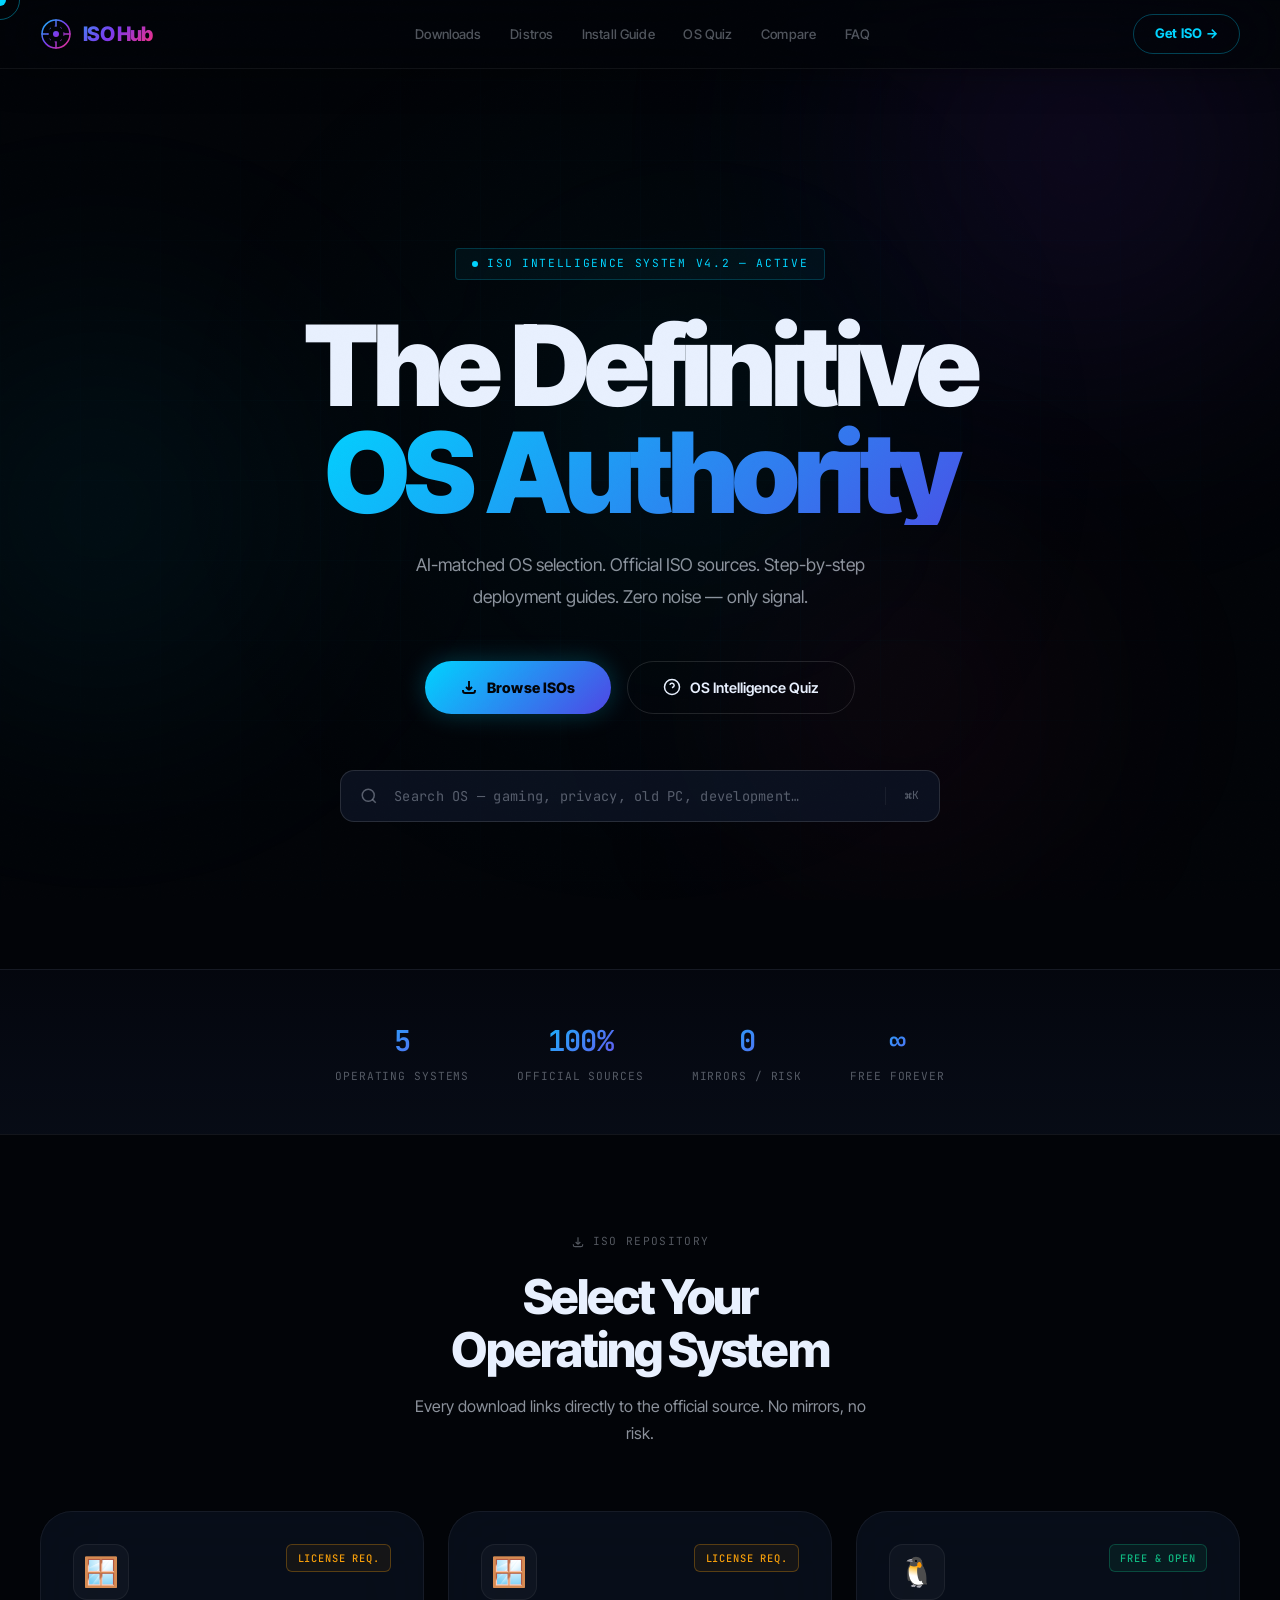
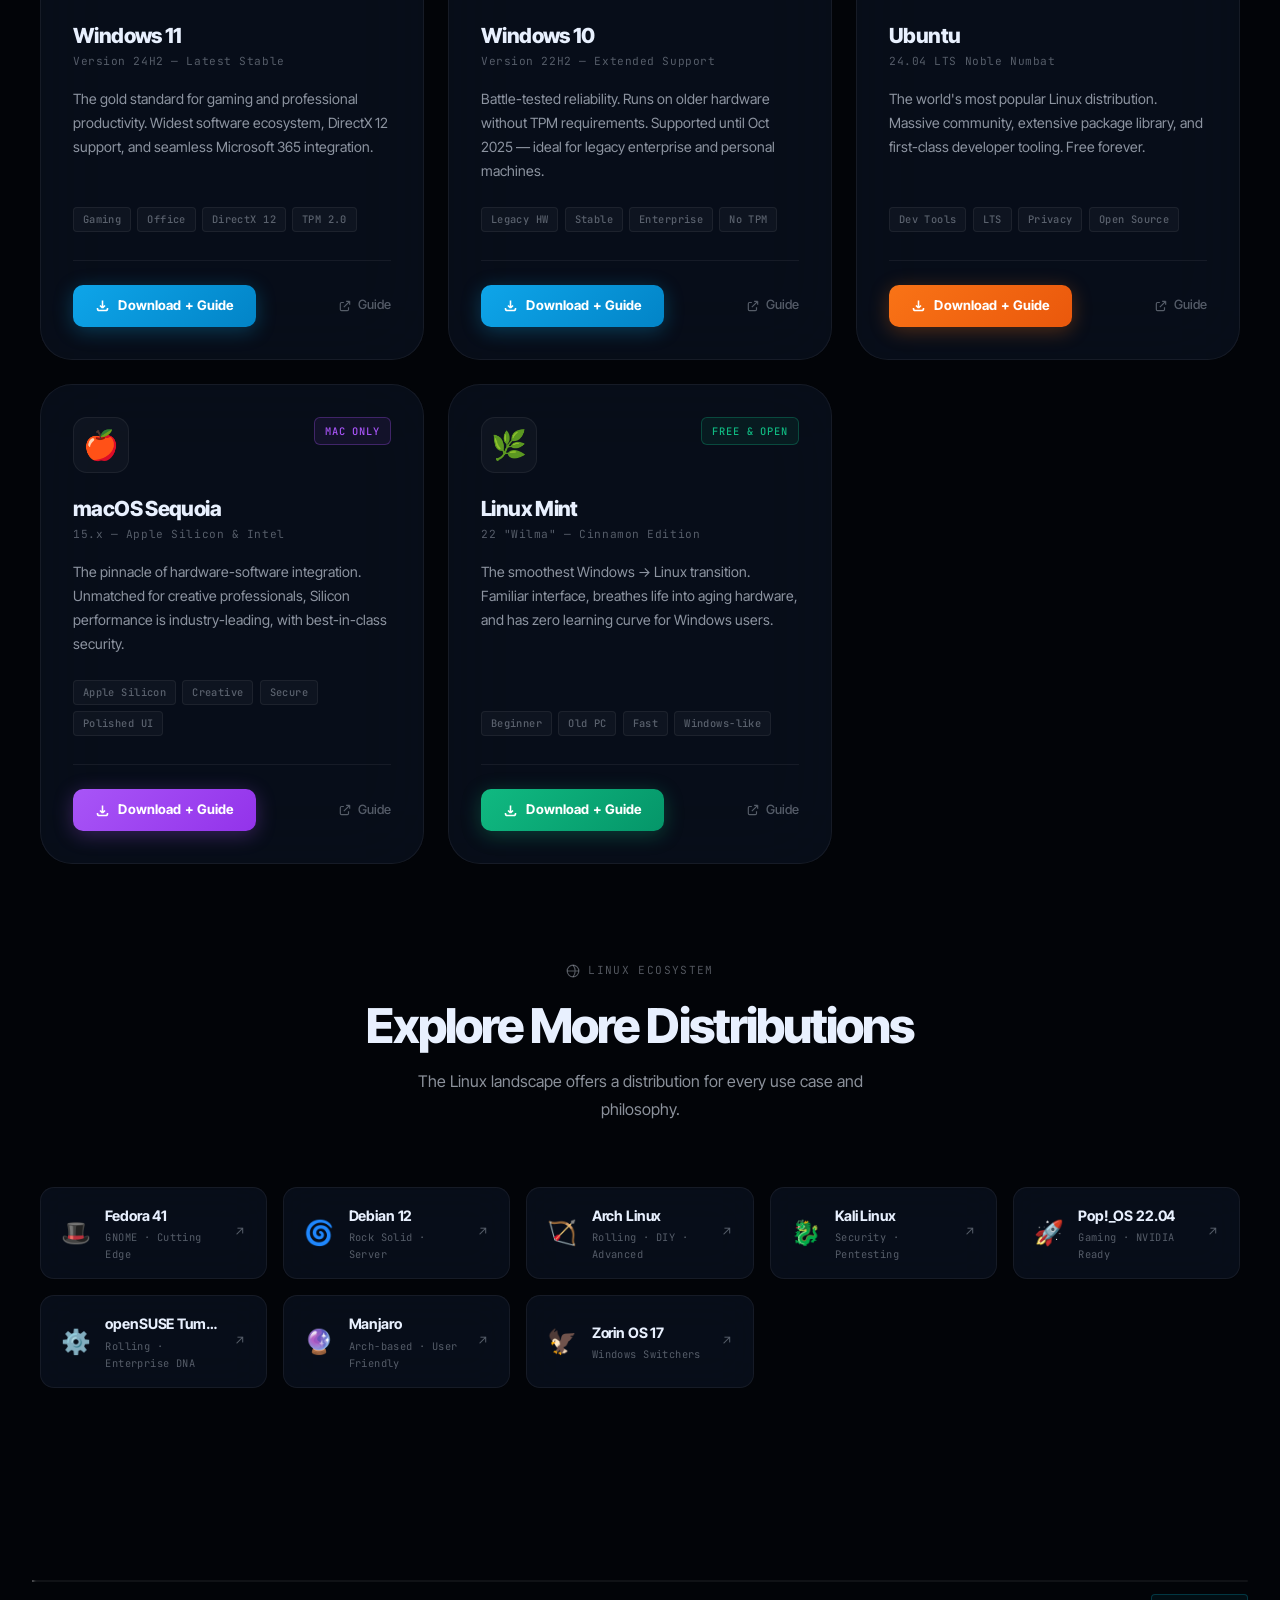
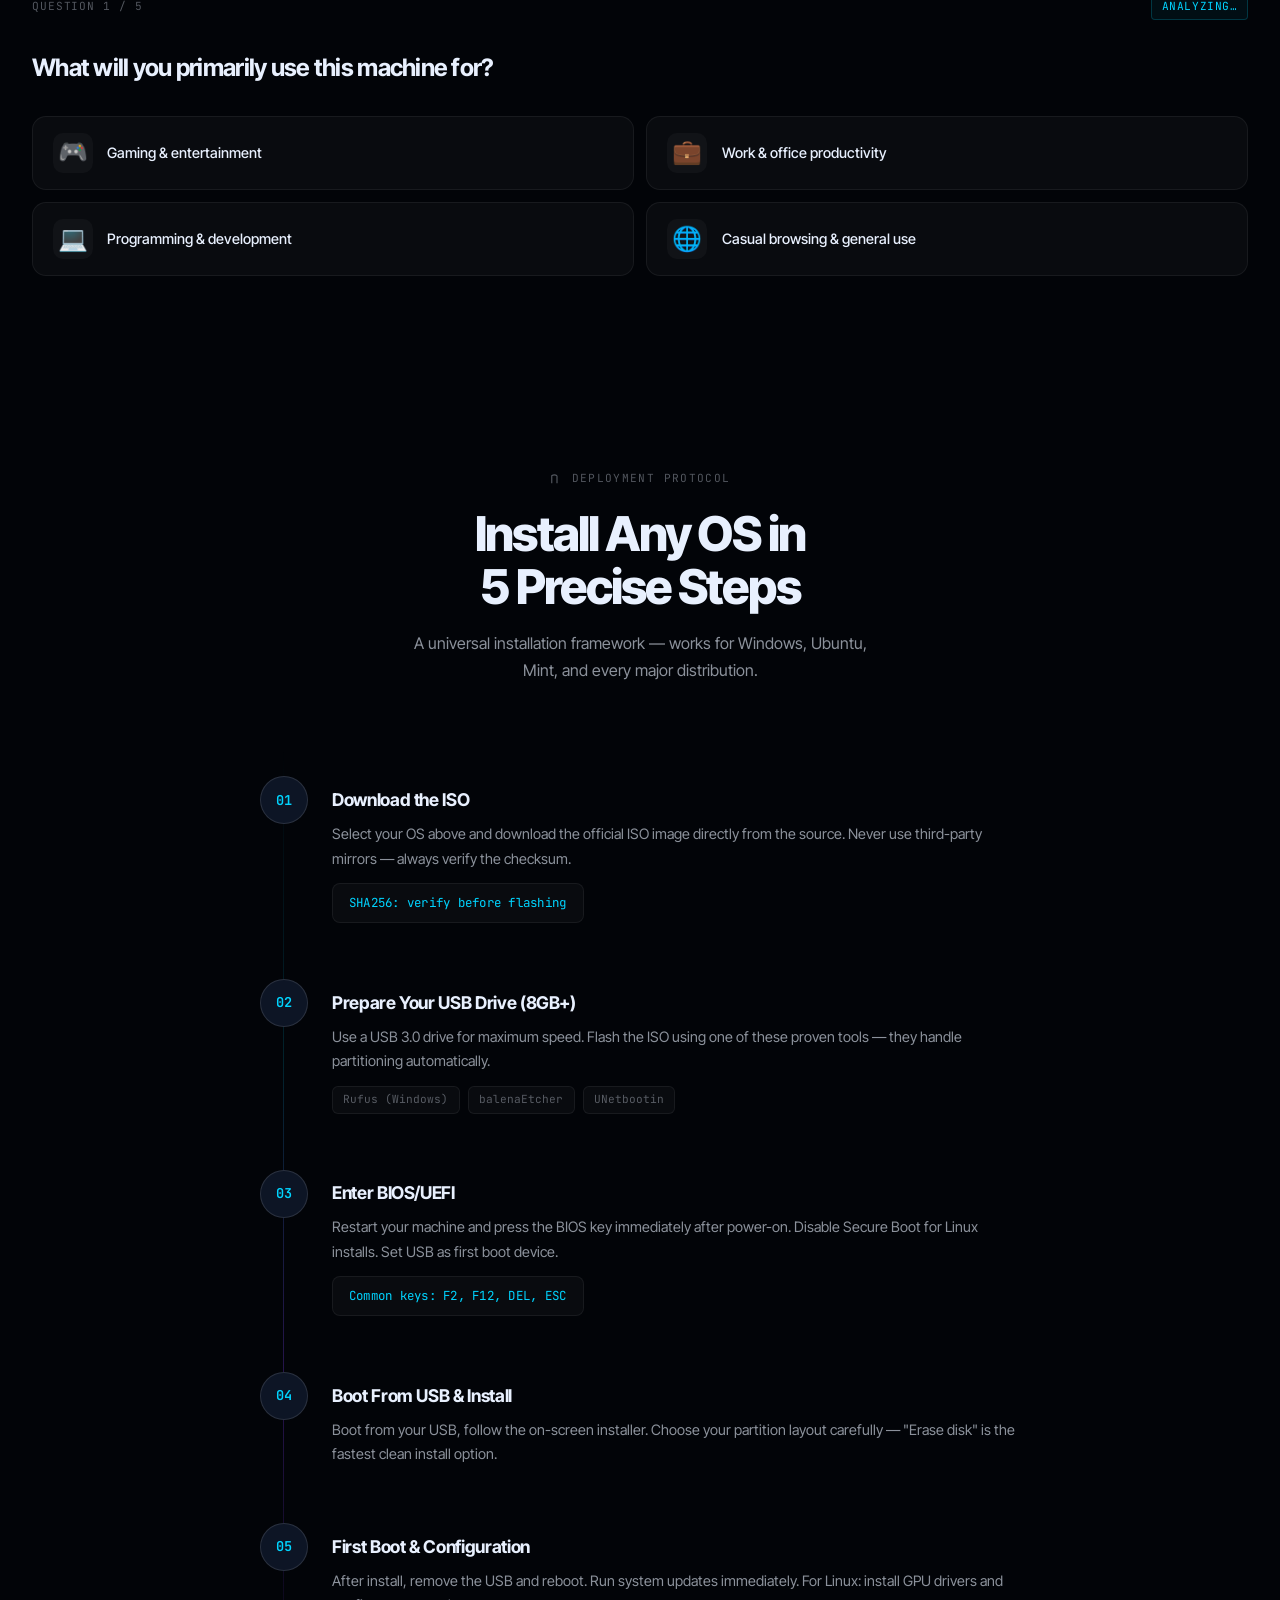
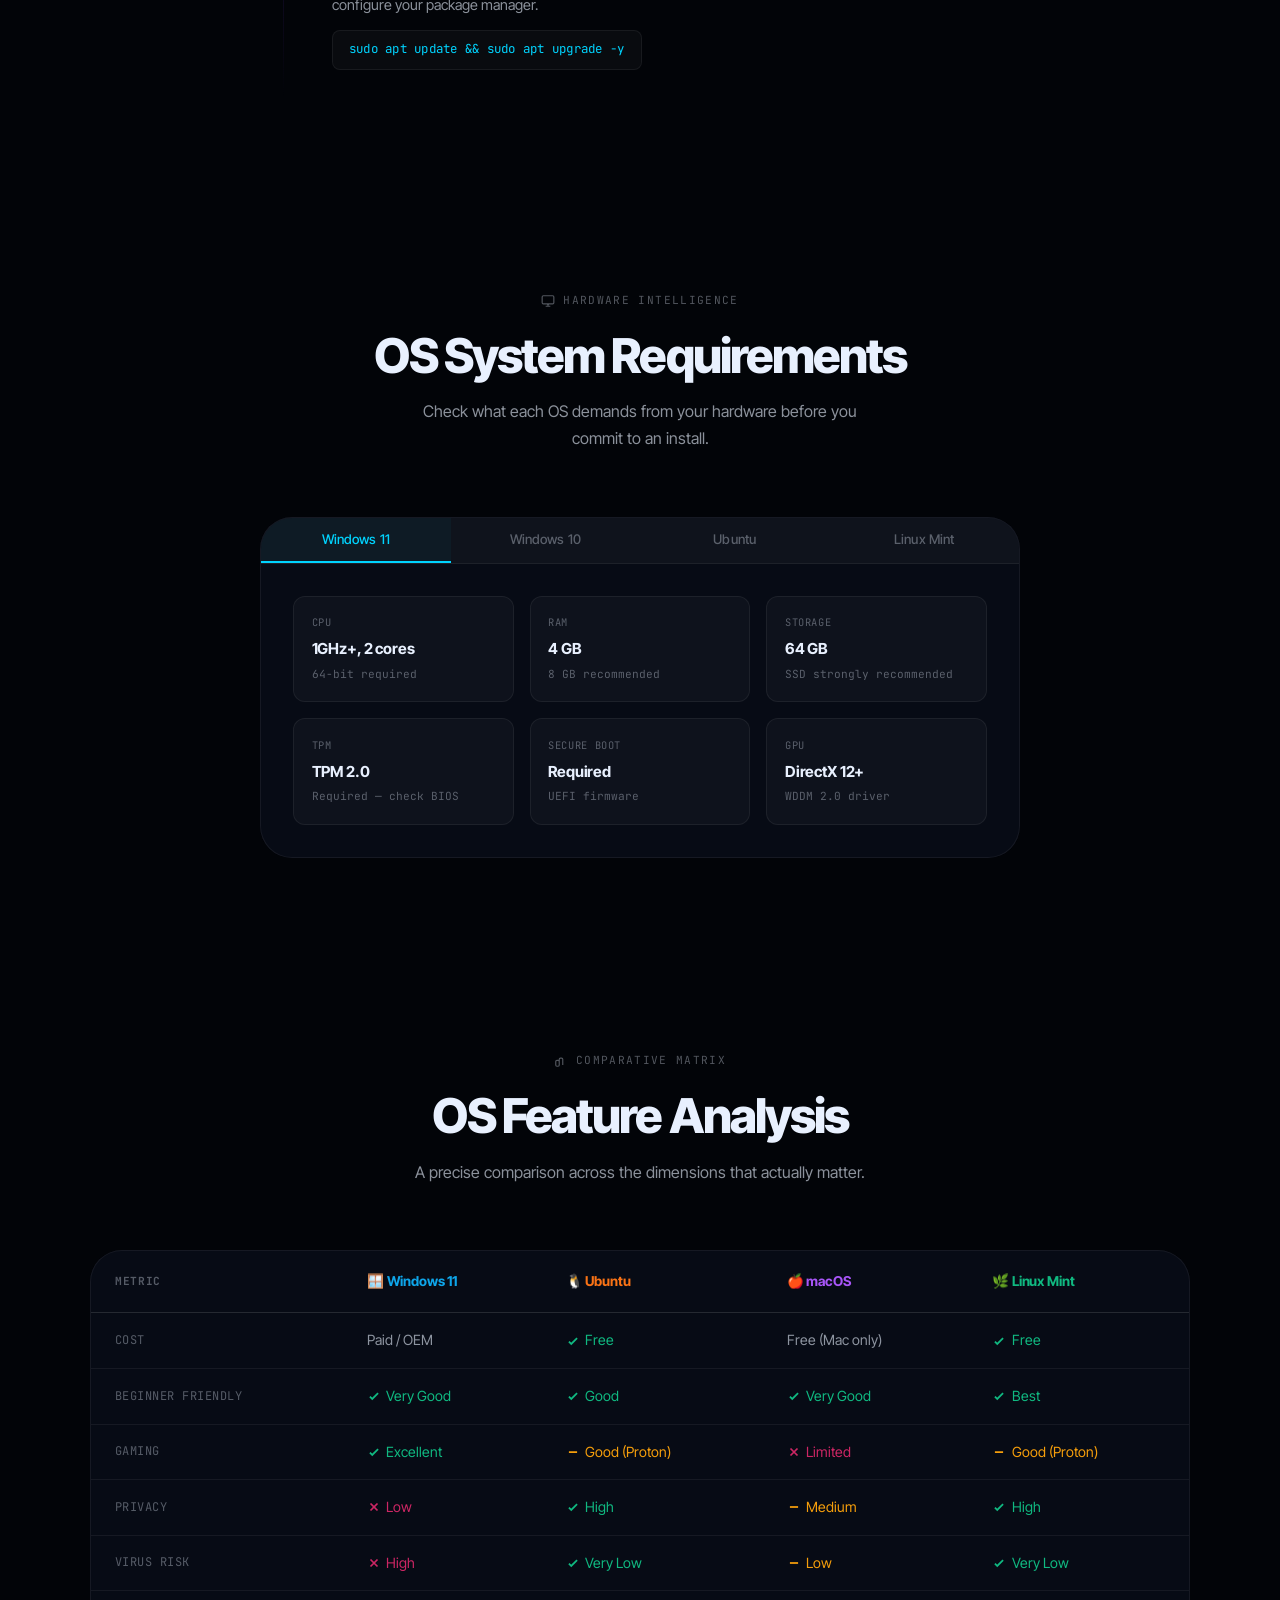
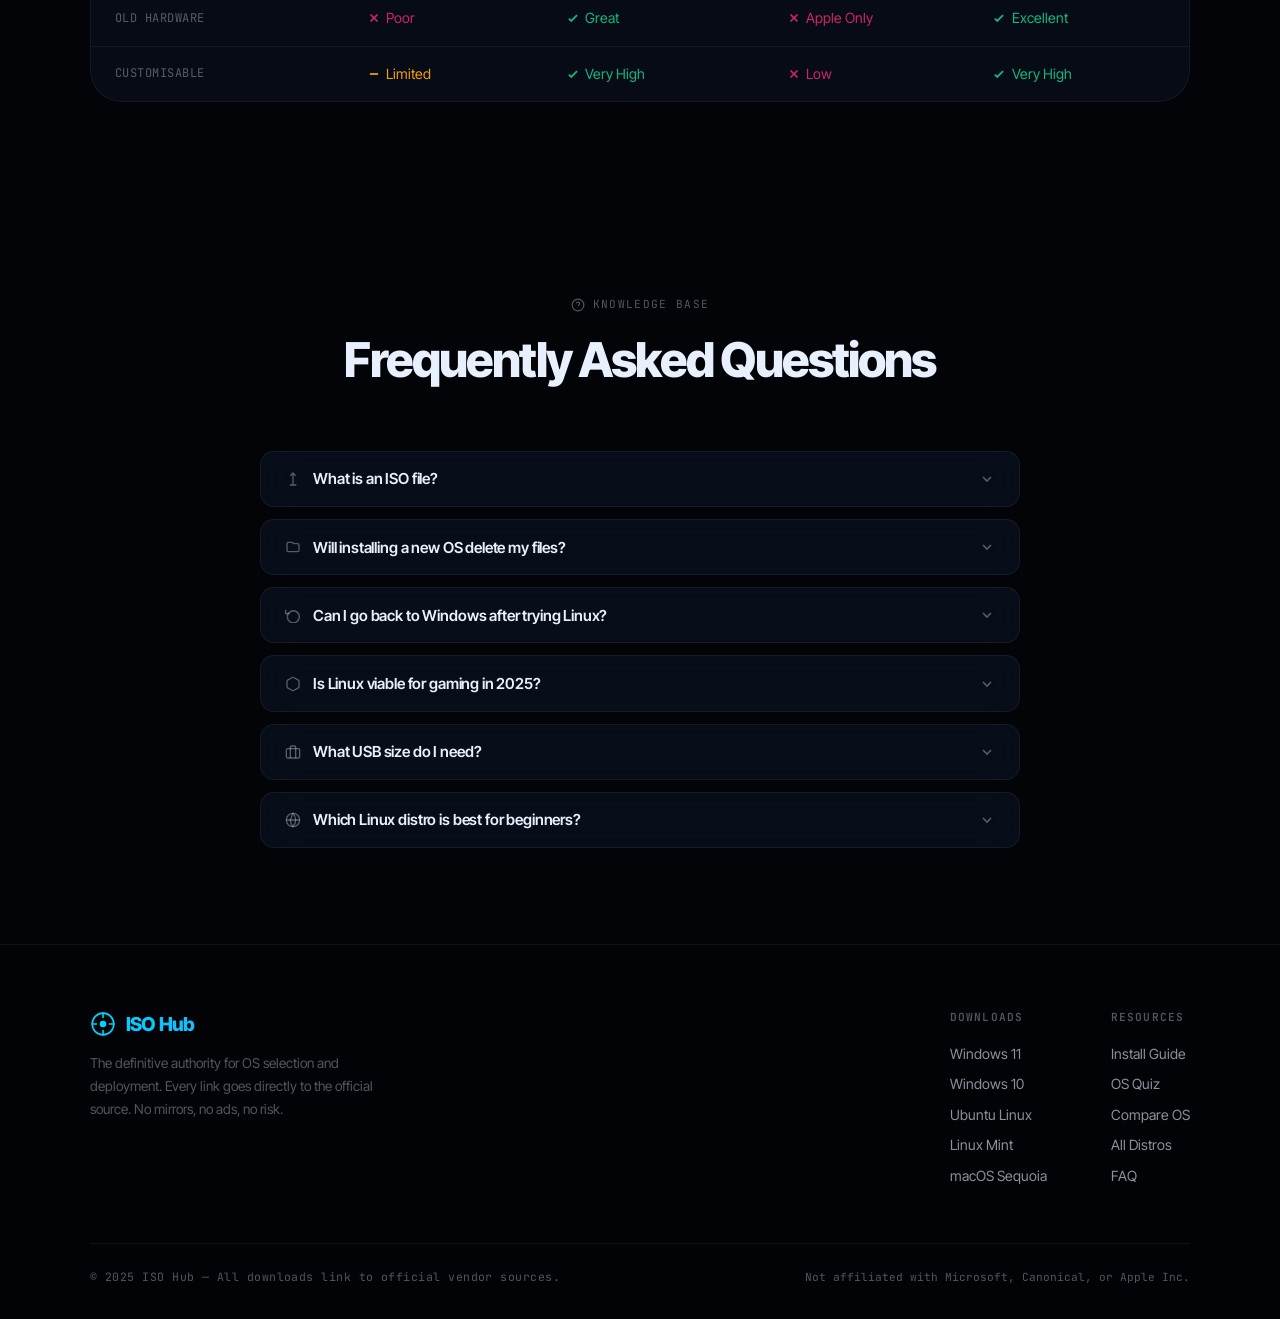
==== commit da28cfdd: "Add files via upload" ====
--- a/index.html
+++ b/index.html
@@ -3,264 +3,1790 @@
 <head>
 <meta charset="UTF-8"/>
 <meta name="viewport" content="width=device-width,initial-scale=1.0"/>
-<title>ISO Hub — Find &amp; Install Any OS</title>
-<meta name="description" content="Download OS ISO files from official sources. Free step-by-step guides to install Windows, Linux, macOS on any laptop or desktop."/>
-<meta property="og:title" content="ISO Hub — Find & Install Any OS"/>
-<meta property="og:description" content="Official ISO downloads + installation guides for Windows, Linux, macOS and more."/>
-<link rel="icon" href="data:image/svg+xml,%3Csvg xmlns='http://www.w3.org/2000/svg' viewBox='0 0 24 24' fill='none'%3E%3Ccircle cx='12' cy='12' r='10' stroke='%2300d4ff' stroke-width='2'/%3E%3Ccircle cx='12' cy='12' r='3' fill='%2300d4ff'/%3E%3C/svg%3E"/>
-<link rel="stylesheet" href="style.css"/>
+<title>ISO Hub — OS Intelligence System</title>
+<meta name="description" content="The definitive authority for OS selection and deployment. AI-powered recommendations. Official sources only."/>
+<link rel="preconnect" href="https://fonts.googleapis.com"/>
+<link rel="preconnect" href="https://fonts.gstatic.com" crossorigin/>
+<link href="https://fonts.googleapis.com/css2?family=Inter+Tight:wght@300;400;500;600;700;800;900&family=JetBrains+Mono:wght@400;500;600&display=swap" rel="stylesheet"/>
+<link rel="icon" href="data:image/svg+xml,%3Csvg xmlns='http://www.w3.org/2000/svg' viewBox='0 0 24 24'%3E%3Ccircle cx='12' cy='12' r='10' stroke='%2300d4ff' stroke-width='1.5' fill='none'/%3E%3Ccircle cx='12' cy='12' r='3' fill='%2300d4ff'/%3E%3Cpath d='M12 2v4M12 18v4M2 12h4M18 12h4' stroke='%2300d4ff' stroke-width='1.5'/%3E%3C/svg%3E"/>
+<style>
+/* ═══════════════════════════════════════════
+   ISO HUB — ULTRA-PREMIUM DESIGN SYSTEM
+   Cyber-Baroque × Hyper-Minimalist Glassmorphism
+═══════════════════════════════════════════ */
+
+@layer base, layout, components, effects, animations;
+
+@layer base {
+:root {
+  /* — Core Palette — */
+  --void: #020408;
+  --abyss: #050810;
+  --depth: #080d18;
+  --surface: #0d1525;
+  --glass: rgba(13,21,37,0.6);
+  --glass2: rgba(255,255,255,0.03);
+  --glass3: rgba(255,255,255,0.06);
+
+  /* — Light System — */
+  --cyan: #00d4ff;
+  --cyan-dim: rgba(0,212,255,0.15);
+  --cyan-glow: rgba(0,212,255,0.4);
+  --aurora: #7c3aed;
+  --aurora-glow: rgba(124,58,237,0.3);
+  --nova: #ff2d78;
+  --nova-glow: rgba(255,45,120,0.25);
+  --gold: #f59e0b;
+
+  /* — OS Colors — */
+  --win: #0ea5e9;
+  --win-glow: rgba(14,165,233,0.3);
+  --ubu: #f97316;
+  --ubu-glow: rgba(249,115,22,0.3);
+  --mac: #a855f7;
+  --mac-glow: rgba(168,85,247,0.3);
+  --lin: #10b981;
+  --lin-glow: rgba(16,185,129,0.3);
+
+  /* — Text — */
+  --text: #e8f0fe;
+  --text-secondary: rgba(232,240,254,0.6);
+  --text-muted: rgba(232,240,254,0.35);
+
+  /* — Borders — */
+  --border: rgba(255,255,255,0.06);
+  --border-bright: rgba(255,255,255,0.12);
+  --border-glow: rgba(0,212,255,0.3);
+
+  /* — Typography — */
+  --font: 'Inter Tight', sans-serif;
+  --mono: 'JetBrains Mono', monospace;
+
+  /* — Cursor Lighting — */
+  --mx: 50%;
+  --my: 50%;
+
+  /* — Radii — */
+  --r: 16px;
+  --r-lg: 24px;
+  --r-xl: 32px;
+}
+
+*,*::before,*::after { box-sizing: border-box; margin: 0; padding: 0; }
+
+html {
+  scroll-behavior: smooth;
+  scrollbar-width: thin;
+  scrollbar-color: var(--aurora) transparent;
+}
+
+body {
+  background: var(--void);
+  color: var(--text);
+  font-family: var(--font);
+  font-size: 16px;
+  line-height: 1.6;
+  overflow-x: hidden;
+  -webkit-font-smoothing: antialiased;
+  cursor: none;
+}
+
+/* Custom Cursor */
+#cursor {
+  position: fixed;
+  width: 12px; height: 12px;
+  background: var(--cyan);
+  border-radius: 50%;
+  pointer-events: none;
+  z-index: 99999;
+  mix-blend-mode: screen;
+  transform: translate(-50%,-50%);
+  transition: width 0.2s, height 0.2s, background 0.2s;
+  will-change: transform;
+}
+#cursor-ring {
+  position: fixed;
+  width: 40px; height: 40px;
+  border: 1px solid rgba(0,212,255,0.4);
+  border-radius: 50%;
+  pointer-events: none;
+  z-index: 99998;
+  transform: translate(-50%,-50%);
+  transition: width 0.3s, height 0.3s, border-color 0.3s, opacity 0.3s;
+  will-change: transform;
+}
+body:has(a:hover) #cursor, body:has(button:hover) #cursor { width: 20px; height: 20px; background: var(--aurora); }
+body:has(a:hover) #cursor-ring, body:has(button:hover) #cursor-ring { width: 60px; height: 60px; border-color: var(--aurora-glow); }
+
+a, button, [onclick], input, select { cursor: none; }
+} /* end base */
+
+@layer effects {
+/* ── GLOBAL LIGHTING ENGINE ── */
+body::before {
+  content: '';
+  position: fixed; inset: 0;
+  background: radial-gradient(
+    800px circle at var(--mx) var(--my),
+    rgba(0,212,255,0.03) 0%,
+    transparent 60%
+  );
+  pointer-events: none;
+  z-index: 1;
+  transition: background 0.1s;
+}
+
+/* ── FILM GRAIN ── */
+body::after {
+  content: '';
+  position: fixed; inset: 0;
+  background-image: url("data:image/svg+xml,%3Csvg viewBox='0 0 256 256' xmlns='http://www.w3.org/2000/svg'%3E%3Cfilter id='n'%3E%3CfeTurbulence type='fractalNoise' baseFrequency='0.9' numOctaves='4' stitchTiles='stitch'/%3E%3C/filter%3E%3Crect width='100%25' height='100%25' filter='url(%23n)' opacity='0.025'/%3E%3C/svg%3E");
+  background-size: 200px 200px;
+  pointer-events: none;
+  z-index: 99990;
+  opacity: 0.4;
+}
+
+/* ── AMBIENT ORBS ── */
+.orb-layer {
+  position: fixed; inset: 0;
+  pointer-events: none; z-index: 0;
+  overflow: hidden;
+}
+.orb {
+  position: absolute;
+  border-radius: 50%;
+  filter: blur(100px);
+  animation: orb-drift 20s ease-in-out infinite;
+}
+.o1 { width: 700px; height: 700px; background: radial-gradient(circle, rgba(124,58,237,0.12), transparent 70%); top: -200px; right: -150px; }
+.o2 { width: 600px; height: 600px; background: radial-gradient(circle, rgba(0,212,255,0.08), transparent 70%); bottom: 10%; left: -200px; animation-delay: -7s; }
+.o3 { width: 500px; height: 500px; background: radial-gradient(circle, rgba(255,45,120,0.07), transparent 70%); top: 50%; right: 10%; animation-delay: -13s; }
+.o4 { width: 400px; height: 400px; background: radial-gradient(circle, rgba(0,212,255,0.05), transparent 70%); bottom: 30%; right: 30%; animation-delay: -4s; }
+
+@keyframes orb-drift {
+  0%, 100% { transform: translate(0,0) scale(1); }
+  33% { transform: translate(30px,-40px) scale(1.05); }
+  66% { transform: translate(-20px,20px) scale(0.97); }
+}
+
+/* ── GRID SUBSTRATE ── */
+.grid-layer {
+  position: fixed; inset: 0; z-index: 0; pointer-events: none;
+  background-image:
+    linear-gradient(rgba(0,212,255,0.015) 1px, transparent 1px),
+    linear-gradient(90deg, rgba(0,212,255,0.015) 1px, transparent 1px);
+  background-size: 80px 80px;
+  mask-image: radial-gradient(ellipse 80% 80% at 50% 50%, black 30%, transparent 100%);
+}
+} /* end effects */
+
+@layer layout {
+/* ── NAVIGATION ── */
+nav {
+  position: sticky; top: 0; z-index: 1000;
+  display: flex; align-items: center; justify-content: space-between;
+  padding: 0.9rem 2.5rem;
+  background: rgba(2,4,8,0.8);
+  backdrop-filter: blur(32px) saturate(180%);
+  -webkit-backdrop-filter: blur(32px) saturate(180%);
+  border-bottom: 1px solid var(--border);
+  box-shadow: 0 0 40px rgba(0,0,0,0.4);
+}
+
+.nav-logo {
+  display: flex; align-items: center; gap: 0.7rem;
+  text-decoration: none;
+  font-family: var(--font);
+  font-weight: 800;
+  font-size: 1.25rem;
+  letter-spacing: -0.04em;
+  background: linear-gradient(135deg, var(--cyan) 0%, var(--aurora) 60%, var(--nova) 100%);
+  -webkit-background-clip: text;
+  -webkit-text-fill-color: transparent;
+  background-clip: text;
+}
+.logo-mark {
+  width: 32px; height: 32px; flex-shrink: 0;
+  animation: logo-spin 12s linear infinite;
+}
+@keyframes logo-spin {
+  from { transform: rotate(0deg); }
+  to { transform: rotate(360deg); }
+}
+
+.nav-links { display: flex; gap: 0; list-style: none; }
+.nav-links a {
+  color: var(--text-muted);
+  text-decoration: none;
+  font-size: 0.83rem;
+  font-weight: 500;
+  letter-spacing: 0.01em;
+  padding: 0.45rem 0.9rem;
+  border-radius: 8px;
+  transition: color 0.2s, background 0.2s;
+}
+.nav-links a:hover { color: var(--text); background: var(--glass3); }
+
+.nav-right { display: flex; align-items: center; gap: 0.75rem; }
+
+.nav-cta {
+  position: relative;
+  background: transparent;
+  color: var(--cyan);
+  padding: 0.5rem 1.3rem;
+  border-radius: 999px;
+  text-decoration: none;
+  font-size: 0.83rem;
+  font-weight: 700;
+  letter-spacing: 0.02em;
+  border: 1px solid var(--border-glow);
+  transition: all 0.25s;
+  white-space: nowrap;
+  overflow: hidden;
+}
+.nav-cta::before {
+  content: '';
+  position: absolute; inset: 0;
+  background: linear-gradient(135deg, var(--cyan-dim), rgba(124,58,237,0.1));
+  opacity: 0;
+  transition: opacity 0.25s;
+}
+.nav-cta:hover { box-shadow: 0 0 20px var(--cyan-glow), inset 0 0 20px rgba(0,212,255,0.05); border-color: var(--cyan); }
+.nav-cta:hover::before { opacity: 1; }
+
+.hamburger { display: none; flex-direction: column; gap: 5px; background: none; border: none; padding: 4px; }
+.hamburger span { display: block; width: 22px; height: 1.5px; background: var(--text); border-radius: 2px; transition: transform 0.3s, opacity 0.3s; }
+.hamburger.open span:nth-child(1) { transform: translateY(6.5px) rotate(45deg); }
+.hamburger.open span:nth-child(2) { opacity: 0; }
+.hamburger.open span:nth-child(3) { transform: translateY(-6.5px) rotate(-45deg); }
+
+.mobile-menu {
+  display: none; position: fixed; top: 57px; left: 0; right: 0;
+  background: rgba(2,4,8,0.97); backdrop-filter: blur(32px);
+  border-bottom: 1px solid var(--border);
+  padding: 1rem 1.5rem 1.5rem; z-index: 999;
+  flex-direction: column; gap: 0.25rem;
+}
+.mobile-menu.open { display: flex; }
+.mobile-menu a {
+  display: flex; align-items: center; gap: 0.75rem;
+  color: var(--text-secondary); text-decoration: none;
+  font-size: 0.9rem; font-weight: 500;
+  padding: 0.7rem 1rem; border-radius: 10px;
+  transition: background 0.2s, color 0.2s;
+}
+.mobile-menu a:hover { background: var(--glass3); color: var(--text); }
+.mobile-menu .mi { width: 16px; height: 16px; flex-shrink: 0; opacity: 0.6; }
+
+/* ── MAIN SECTIONS ── */
+section, .sec { position: relative; z-index: 2; }
+.container { max-width: 1200px; margin: 0 auto; padding: 0 2rem; }
+} /* end layout */
+
+@layer components {
+
+/* ══════════════════════════════════════
+   HERO SECTION
+══════════════════════════════════════ */
+.hero {
+  position: relative; z-index: 2;
+  min-height: 100vh;
+  display: flex; flex-direction: column;
+  align-items: center; justify-content: center;
+  padding: 8rem 2rem 6rem;
+  text-align: center;
+  overflow: hidden;
+}
+
+.hero-overline {
+  display: inline-flex; align-items: center; gap: 0.6rem;
+  font-family: var(--mono);
+  font-size: 0.7rem;
+  color: var(--cyan);
+  letter-spacing: 0.15em;
+  text-transform: uppercase;
+  padding: 0.4rem 1rem;
+  border: 1px solid rgba(0,212,255,0.2);
+  border-radius: 4px;
+  background: rgba(0,212,255,0.05);
+  margin-bottom: 2rem;
+  animation: fade-up 0.8s ease both;
+}
+.hero-overline .pulse-dot {
+  width: 6px; height: 6px;
+  background: var(--cyan);
+  border-radius: 50%;
+  animation: pulse-beacon 2s ease-in-out infinite;
+}
+@keyframes pulse-beacon {
+  0%, 100% { opacity: 1; box-shadow: 0 0 0 0 var(--cyan-glow); }
+  50% { opacity: 0.6; box-shadow: 0 0 0 6px transparent; }
+}
+
+.hero h1 {
+  font-size: clamp(3rem, 9vw, 7rem);
+  font-weight: 900;
+  line-height: 0.95;
+  letter-spacing: -0.05em;
+  margin-bottom: 1.5rem;
+  animation: fade-up 0.8s ease 0.1s both;
+}
+.hero-title-main { display: block; color: var(--text); }
+.hero-title-grad {
+  display: block;
+  background: linear-gradient(135deg, var(--cyan) 0%, #4f46e5 40%, var(--aurora) 70%, var(--nova) 100%);
+  background-size: 300%;
+  -webkit-background-clip: text;
+  -webkit-text-fill-color: transparent;
+  background-clip: text;
+  animation: grad-flow 5s linear infinite;
+}
+@keyframes grad-flow {
+  0% { background-position: 0% 50%; }
+  100% { background-position: 300% 50%; }
+}
+
+.hero-sub {
+  color: var(--text-secondary);
+  font-size: 1.1rem;
+  max-width: 540px;
+  margin: 0 auto 3rem;
+  line-height: 1.8;
+  font-weight: 400;
+  animation: fade-up 0.8s ease 0.2s both;
+}
+
+.hero-actions {
+  display: flex; gap: 1rem; justify-content: center; flex-wrap: wrap;
+  margin-bottom: 3.5rem;
+  animation: fade-up 0.8s ease 0.3s both;
+}
+
+/* Primary Button */
+.btn-primary {
+  position: relative;
+  display: inline-flex; align-items: center; gap: 0.55rem;
+  padding: 0.9rem 2.2rem;
+  background: linear-gradient(135deg, var(--cyan) 0%, #4f46e5 100%);
+  color: #020408;
+  font-family: var(--font);
+  font-weight: 800;
+  font-size: 0.9rem;
+  letter-spacing: 0.01em;
+  border: none; border-radius: 999px;
+  text-decoration: none;
+  overflow: hidden;
+  transition: transform 0.3s cubic-bezier(.34,1.56,.64,1), box-shadow 0.3s;
+  box-shadow: 0 0 25px rgba(0,212,255,0.25), 0 4px 15px rgba(0,0,0,0.4);
+}
+.btn-primary::after {
+  content: '';
+  position: absolute; inset: 0;
+  background: white;
+  opacity: 0;
+  transition: opacity 0.2s;
+}
+.btn-primary:hover { transform: translateY(-3px) scale(1.02); box-shadow: 0 0 50px rgba(0,212,255,0.4), 0 8px 30px rgba(0,0,0,0.5); }
+.btn-primary:active { transform: scale(0.97); }
+.btn-primary svg { width: 18px; height: 18px; flex-shrink: 0; }
+
+/* Ghost Button */
+.btn-ghost {
+  display: inline-flex; align-items: center; gap: 0.55rem;
+  padding: 0.9rem 2.2rem;
+  background: transparent;
+  color: var(--text);
+  font-family: var(--font);
+  font-weight: 600;
+  font-size: 0.9rem;
+  border: 1px solid var(--border-bright);
+  border-radius: 999px;
+  text-decoration: none;
+  transition: all 0.25s;
+  backdrop-filter: blur(10px);
+}
+.btn-ghost:hover {
+  background: var(--glass3);
+  border-color: rgba(0,212,255,0.3);
+  color: var(--cyan);
+  box-shadow: 0 0 20px rgba(0,212,255,0.1);
+}
+.btn-ghost svg { width: 18px; height: 18px; flex-shrink: 0; }
+
+/* ── COMMAND SEARCH ── */
+.command-center {
+  width: 100%;
+  max-width: 600px;
+  margin: 0 auto;
+  animation: fade-up 0.8s ease 0.4s both;
+}
+.search-wrapper {
+  position: relative;
+}
+.search-field {
+  width: 100%;
+  display: flex; align-items: center;
+  background: rgba(13,21,37,0.8);
+  border: 1px solid var(--border-bright);
+  border-radius: 14px;
+  overflow: hidden;
+  backdrop-filter: blur(20px);
+  transition: border-color 0.3s, box-shadow 0.3s;
+}
+.search-field:focus-within {
+  border-color: var(--border-glow);
+  box-shadow: 0 0 0 3px rgba(0,212,255,0.08), 0 0 30px rgba(0,212,255,0.1);
+}
+.search-icon-wrap {
+  padding: 0 1rem 0 1.2rem;
+  color: var(--text-muted);
+  flex-shrink: 0;
+  display: flex; align-items: center;
+  transition: color 0.2s;
+}
+.search-field:focus-within .search-icon-wrap { color: var(--cyan); }
+.search-icon-wrap svg { width: 18px; height: 18px; }
+#searchInput {
+  flex: 1;
+  padding: 1rem 0;
+  background: transparent;
+  border: none;
+  color: var(--text);
+  font-family: var(--mono);
+  font-size: 0.85rem;
+  outline: none;
+  letter-spacing: 0.02em;
+}
+#searchInput::placeholder { color: var(--text-muted); }
+.search-kbd {
+  padding: 0 1.2rem;
+  font-family: var(--mono);
+  font-size: 0.7rem;
+  color: var(--text-muted);
+  border-left: 1px solid var(--border);
+  height: 100%;
+  display: flex; align-items: center;
+  white-space: nowrap;
+  letter-spacing: 0.05em;
+}
+
+/* Search results dropdown */
+#search-results {
+  position: absolute; top: calc(100% + 8px); left: 0; right: 0;
+  background: rgba(8,13,24,0.97);
+  border: 1px solid var(--border-bright);
+  border-radius: 14px;
+  overflow: hidden;
+  backdrop-filter: blur(20px);
+  z-index: 100;
+  display: none;
+  box-shadow: 0 20px 60px rgba(0,0,0,0.6);
+}
+#search-results.active { display: block; }
+.sr-item {
+  display: flex; align-items: center; gap: 1rem;
+  padding: 0.85rem 1.2rem;
+  border-bottom: 1px solid var(--border);
+  text-decoration: none;
+  color: var(--text-secondary);
+  font-size: 0.88rem;
+  transition: background 0.15s, color 0.15s;
+}
+.sr-item:last-child { border-bottom: none; }
+.sr-item:hover { background: var(--glass3); color: var(--text); }
+.sr-dot { width: 8px; height: 8px; border-radius: 50%; flex-shrink: 0; }
+.sr-name { font-weight: 600; font-family: var(--font); }
+.sr-meta { font-family: var(--mono); font-size: 0.72rem; color: var(--text-muted); margin-left: auto; }
+.sr-match { color: var(--cyan); font-weight: 700; }
+.sr-empty { padding: 1rem 1.2rem; color: var(--text-muted); font-size: 0.85rem; font-family: var(--mono); text-align: center; }
+
+/* ── HERO STATS ── */
+.hero-stats {
+  display: flex; justify-content: center; gap: 3rem; flex-wrap: wrap;
+  padding: 3rem 2rem;
+  border-top: 1px solid var(--border);
+  border-bottom: 1px solid var(--border);
+  position: relative; z-index: 2;
+  background: linear-gradient(to bottom, rgba(5,8,16,0.8), rgba(8,13,24,0.9));
+}
+.stat-item { text-align: center; }
+.stat-num {
+  display: block;
+  font-family: var(--mono);
+  font-size: 1.8rem;
+  font-weight: 600;
+  letter-spacing: -0.03em;
+  background: linear-gradient(135deg, var(--cyan), var(--aurora));
+  -webkit-background-clip: text; -webkit-text-fill-color: transparent;
+  background-clip: text;
+}
+.stat-label {
+  font-family: var(--mono);
+  font-size: 0.7rem;
+  color: var(--text-muted);
+  letter-spacing: 0.08em;
+  text-transform: uppercase;
+  margin-top: 0.25rem;
+}
+
+/* ══════════════════════════════════════
+   OS CARDS GRID
+══════════════════════════════════════ */
+.sec { padding: 6rem 2rem; }
+.sec-header { text-align: center; margin-bottom: 4rem; }
+.sec-tag {
+  display: inline-flex; align-items: center; gap: 0.5rem;
+  font-family: var(--mono);
+  font-size: 0.7rem;
+  color: var(--text-muted);
+  letter-spacing: 0.12em;
+  text-transform: uppercase;
+  margin-bottom: 1.25rem;
+}
+.sec-tag svg { width: 14px; height: 14px; }
+.sec-title {
+  font-size: clamp(1.8rem, 4vw, 3rem);
+  font-weight: 800;
+  letter-spacing: -0.04em;
+  line-height: 1.1;
+  margin-bottom: 1rem;
+}
+.sec-sub {
+  color: var(--text-secondary);
+  font-size: 1rem;
+  max-width: 480px;
+  margin: 0 auto;
+  line-height: 1.7;
+}
+
+.os-grid {
+  display: grid;
+  grid-template-columns: repeat(auto-fill, minmax(300px, 1fr));
+  gap: 1.5rem;
+  max-width: 1200px;
+  margin: 0 auto;
+}
+
+/* GLASS CARD — The crown jewel */
+.os-card {
+  position: relative;
+  background: var(--glass);
+  border: 1px solid var(--border);
+  border-radius: var(--r-xl);
+  padding: 2rem;
+  overflow: hidden;
+  text-decoration: none;
+  color: var(--text);
+  display: flex; flex-direction: column;
+  transition: transform 0.4s cubic-bezier(.34,1.56,.64,1), box-shadow 0.4s, border-color 0.3s;
+  animation: card-float 6s ease-in-out infinite;
+  backdrop-filter: blur(40px);
+  -webkit-backdrop-filter: blur(40px);
+  will-change: transform;
+  transform-style: preserve-3d;
+}
+.os-card:nth-child(2) { animation-delay: -2s; }
+.os-card:nth-child(3) { animation-delay: -4s; }
+.os-card:nth-child(4) { animation-delay: -1s; }
+
+@keyframes card-float {
+  0%, 100% { transform: translateY(0px) rotateX(0deg) rotateY(0deg); }
+  50% { transform: translateY(-6px) rotateX(0.5deg) rotateY(0deg); }
+}
+.os-card:hover { animation: none; }
+
+/* Card internal glow layer */
+.os-card::before {
+  content: '';
+  position: absolute; inset: 0;
+  background: radial-gradient(
+    circle at var(--card-mx, 50%) var(--card-my, 50%),
+    var(--card-glow, rgba(0,212,255,0.08)) 0%,
+    transparent 60%
+  );
+  opacity: 0;
+  transition: opacity 0.4s;
+  pointer-events: none;
+  z-index: 0;
+  border-radius: inherit;
+}
+.os-card:hover::before { opacity: 1; }
+
+/* Refractive border shimmer */
+.os-card::after {
+  content: '';
+  position: absolute; inset: 0;
+  border-radius: inherit;
+  border: 1px solid transparent;
+  background: linear-gradient(135deg, var(--card-color, var(--cyan)) 0%, transparent 40%, var(--card-color, var(--cyan)) 100%) border-box;
+  -webkit-mask: linear-gradient(#fff 0 0) padding-box, linear-gradient(#fff 0 0);
+  -webkit-mask-composite: destination-out;
+  mask-composite: exclude;
+  opacity: 0;
+  transition: opacity 0.4s;
+}
+.os-card:hover::after { opacity: 0.4; }
+
+.os-card > * { position: relative; z-index: 1; }
+
+/* Card top */
+.card-head {
+  display: flex; align-items: flex-start; justify-content: space-between;
+  margin-bottom: 1.5rem;
+}
+.card-icon {
+  width: 56px; height: 56px;
+  border-radius: 14px;
+  display: flex; align-items: center; justify-content: center;
+  font-size: 1.8rem;
+  background: var(--glass2);
+  border: 1px solid var(--border);
+  transition: transform 0.3s, box-shadow 0.3s;
+}
+.os-card:hover .card-icon {
+  transform: scale(1.1) translateY(-2px);
+  box-shadow: 0 8px 24px var(--card-glow);
+}
+.card-badge {
+  font-family: var(--mono);
+  font-size: 0.65rem;
+  font-weight: 500;
+  letter-spacing: 0.08em;
+  text-transform: uppercase;
+  padding: 0.3rem 0.65rem;
+  border-radius: 6px;
+  border: 1px solid;
+}
+.card-badge.free { color: var(--lin); border-color: var(--lin-glow); background: rgba(16,185,129,0.08); }
+.card-badge.paid { color: var(--gold); border-color: rgba(245,158,11,0.3); background: rgba(245,158,11,0.06); }
+.card-badge.mac-only { color: var(--mac); border-color: var(--mac-glow); background: rgba(168,85,247,0.08); }
+
+.card-name {
+  font-size: 1.3rem;
+  font-weight: 800;
+  letter-spacing: -0.03em;
+  margin-bottom: 0.25rem;
+  line-height: 1.2;
+}
+.card-version {
+  font-family: var(--mono);
+  font-size: 0.7rem;
+  color: var(--text-muted);
+  letter-spacing: 0.05em;
+  margin-bottom: 1rem;
+}
+.card-desc {
+  color: var(--text-secondary);
+  font-size: 0.88rem;
+  line-height: 1.7;
+  margin-bottom: 1.5rem;
+  flex: 1;
+}
+
+/* Tags */
+.card-tags { display: flex; flex-wrap: wrap; gap: 0.4rem; margin-bottom: 1.75rem; }
+.tag {
+  font-family: var(--mono);
+  font-size: 0.65rem;
+  font-weight: 500;
+  padding: 0.2rem 0.55rem;
+  border-radius: 4px;
+  background: var(--glass2);
+  border: 1px solid var(--border);
+  color: var(--text-muted);
+  letter-spacing: 0.04em;
+  transition: border-color 0.2s, color 0.2s;
+}
+.os-card:hover .tag { border-color: rgba(255,255,255,0.1); color: var(--text-secondary); }
+
+/* Card CTA row */
+.card-foot {
+  display: flex; align-items: center; justify-content: space-between;
+  padding-top: 1.5rem;
+  border-top: 1px solid var(--border);
+}
+.dl-btn {
+  display: inline-flex; align-items: center; gap: 0.5rem;
+  padding: 0.65rem 1.4rem;
+  border-radius: 10px;
+  text-decoration: none;
+  font-size: 0.83rem;
+  font-weight: 700;
+  letter-spacing: 0.01em;
+  transition: transform 0.25s cubic-bezier(.34,1.56,.64,1), box-shadow 0.25s;
+}
+.dl-btn svg { width: 15px; height: 15px; flex-shrink: 0; }
+.dl-btn:hover { transform: translateY(-2px) scale(1.03); }
+
+.bw { background: linear-gradient(135deg, var(--win), #0284c7); color: white; box-shadow: 0 4px 20px var(--win-glow); }
+.bw:hover { box-shadow: 0 8px 35px var(--win-glow); }
+.bu { background: linear-gradient(135deg, var(--ubu), #ea580c); color: white; box-shadow: 0 4px 20px var(--ubu-glow); }
+.bu:hover { box-shadow: 0 8px 35px var(--ubu-glow); }
+.bm { background: linear-gradient(135deg, var(--mac), #9333ea); color: white; box-shadow: 0 4px 20px var(--mac-glow); }
+.bm:hover { box-shadow: 0 8px 35px var(--mac-glow); }
+.bl { background: linear-gradient(135deg, var(--lin), #059669); color: white; box-shadow: 0 4px 20px var(--lin-glow); }
+.bl:hover { box-shadow: 0 8px 35px var(--lin-glow); }
+
+.guide-btn {
+  display: inline-flex; align-items: center; gap: 0.4rem;
+  color: var(--text-muted); font-size: 0.8rem; font-weight: 500;
+  text-decoration: none;
+  transition: color 0.2s;
+}
+.guide-btn:hover { color: var(--text); }
+.guide-btn svg { width: 14px; height: 14px; }
+
+/* Card hidden */
+.os-card.hidden { display: none; }
+
+/* ══════════════════════════════════════
+   AI QUIZ SYSTEM
+══════════════════════════════════════ */
+.quiz-section {
+  padding: 6rem 2rem;
+  position: relative; z-index: 2;
+}
+.quiz-container {
+  max-width: 720px;
+  margin: 0 auto;
+}
+
+/* Quiz Shell */
+#quiz-shell {
+  background: rgba(8,13,24,0.9);
+  border: 1px solid var(--border-bright);
+  border-radius: var(--r-xl);
+  overflow: hidden;
+  backdrop-filter: blur(40px);
+  box-shadow: 0 40px 120px rgba(0,0,0,0.6), 0 0 0 1px rgba(255,255,255,0.04);
+}
+
+/* Quiz Header */
+.quiz-sys-header {
+  background: rgba(0,212,255,0.04);
+  border-bottom: 1px solid var(--border);
+  padding: 0.9rem 1.5rem;
+  display: flex; align-items: center; gap: 0.75rem;
+}
+.quiz-sys-dots { display: flex; gap: 0.4rem; }
+.quiz-sys-dots span {
+  width: 10px; height: 10px; border-radius: 50%;
+  background: rgba(255,255,255,0.08);
+}
+.quiz-sys-dots span:nth-child(1) { background: rgba(255,95,86,0.6); }
+.quiz-sys-dots span:nth-child(2) { background: rgba(255,189,46,0.6); }
+.quiz-sys-dots span:nth-child(3) { background: rgba(39,201,63,0.6); }
+.quiz-sys-title {
+  font-family: var(--mono);
+  font-size: 0.72rem;
+  color: var(--text-muted);
+  letter-spacing: 0.08em;
+  flex: 1;
+  text-align: center;
+}
+.quiz-sys-status {
+  font-family: var(--mono);
+  font-size: 0.65rem;
+  color: var(--lin);
+  letter-spacing: 0.05em;
+  display: flex; align-items: center; gap: 0.4rem;
+}
+.quiz-sys-status::before {
+  content: '';
+  width: 6px; height: 6px; border-radius: 50%;
+  background: var(--lin);
+  animation: pulse-beacon 2s ease-in-out infinite;
+}
+
+/* Quiz Body */
+.quiz-body { padding: 2.5rem; }
+
+/* Neural progress bar */
+.neural-bar {
+  height: 2px;
+  background: var(--border);
+  border-radius: 2px;
+  margin-bottom: 0.75rem;
+  overflow: hidden;
+  position: relative;
+}
+.neural-fill {
+  height: 100%;
+  background: linear-gradient(90deg, var(--cyan), var(--aurora), var(--nova));
+  background-size: 200%;
+  border-radius: 2px;
+  transition: width 0.6s cubic-bezier(.65,0,.35,1);
+  animation: neural-scan 2s linear infinite;
+  position: relative;
+}
+.neural-fill::after {
+  content: '';
+  position: absolute; right: 0; top: -3px;
+  width: 6px; height: 8px;
+  background: white;
+  filter: blur(2px);
+  border-radius: 50%;
+}
+@keyframes neural-scan {
+  0% { background-position: 0%; }
+  100% { background-position: 200%; }
+}
+
+.quiz-meta-row {
+  display: flex; align-items: center; justify-content: space-between;
+  margin-bottom: 2rem;
+}
+.quiz-step {
+  font-family: var(--mono); font-size: 0.7rem;
+  color: var(--text-muted); letter-spacing: 0.08em;
+}
+.quiz-conf {
+  font-family: var(--mono); font-size: 0.7rem;
+  color: var(--cyan); letter-spacing: 0.05em;
+  padding: 0.2rem 0.6rem;
+  border: 1px solid rgba(0,212,255,0.2);
+  border-radius: 4px;
+  background: rgba(0,212,255,0.05);
+}
+
+.quiz-question {
+  font-size: 1.5rem;
+  font-weight: 700;
+  letter-spacing: -0.03em;
+  line-height: 1.3;
+  margin-bottom: 2rem;
+  color: var(--text);
+}
+
+.quiz-opts {
+  display: grid; grid-template-columns: 1fr 1fr; gap: 0.8rem;
+}
+.quiz-opt {
+  position: relative;
+  display: flex; align-items: center; gap: 0.9rem;
+  padding: 1rem 1.25rem;
+  background: var(--glass2);
+  border: 1px solid var(--border);
+  border-radius: 14px;
+  cursor: none;
+  transition: all 0.25s cubic-bezier(.34,1.56,.64,1);
+  overflow: hidden;
+}
+.quiz-opt::before {
+  content: '';
+  position: absolute; inset: 0;
+  background: linear-gradient(135deg, rgba(0,212,255,0.1), rgba(124,58,237,0.05));
+  opacity: 0;
+  transition: opacity 0.25s;
+}
+.quiz-opt:hover { border-color: var(--border-glow); transform: scale(1.02); box-shadow: 0 0 20px rgba(0,212,255,0.08); }
+.quiz-opt:hover::before { opacity: 1; }
+.quiz-opt:active { transform: scale(0.98); }
+.quiz-opt.selected {
+  border-color: var(--cyan);
+  background: rgba(0,212,255,0.08);
+  transform: scale(1.01);
+}
+.quiz-opt-icon {
+  font-size: 1.5rem;
+  width: 40px; height: 40px; flex-shrink: 0;
+  display: flex; align-items: center; justify-content: center;
+  background: var(--glass2);
+  border-radius: 10px;
+  position: relative; z-index: 1;
+}
+.quiz-opt-text {
+  font-size: 0.9rem;
+  font-weight: 500;
+  line-height: 1.4;
+  position: relative; z-index: 1;
+}
+
+/* Quiz scanning overlay */
+.quiz-scanning {
+  padding: 3rem 2.5rem;
+  text-align: center;
+}
+.scan-ring {
+  width: 100px; height: 100px;
+  border-radius: 50%;
+  border: 2px solid var(--border);
+  border-top-color: var(--cyan);
+  margin: 0 auto 2rem;
+  animation: scan-spin 1s linear infinite;
+  position: relative;
+}
+.scan-ring::before {
+  content: '';
+  position: absolute; inset: 8px;
+  border-radius: 50%;
+  border: 1px solid var(--border);
+  border-right-color: var(--aurora);
+  animation: scan-spin 1.5s linear infinite reverse;
+}
+.scan-ring::after {
+  content: '';
+  position: absolute; inset: 16px;
+  border-radius: 50%;
+  background: radial-gradient(circle, rgba(0,212,255,0.2), transparent 70%);
+  animation: pulse-beacon 2s ease-in-out infinite;
+}
+@keyframes scan-spin { to { transform: rotate(360deg); } }
+.scan-title {
+  font-family: var(--mono); font-size: 0.85rem;
+  color: var(--cyan); letter-spacing: 0.08em; margin-bottom: 1.5rem;
+}
+.scan-logs {
+  font-family: var(--mono); font-size: 0.72rem;
+  color: var(--text-muted); line-height: 2;
+  text-align: left;
+  max-width: 380px; margin: 0 auto;
+}
+.scan-log-line { opacity: 0; animation: log-appear 0.4s ease forwards; }
+.scan-log-line .ok { color: var(--lin); }
+.scan-log-line .processing { color: var(--cyan); }
+@keyframes log-appear {
+  from { opacity: 0; transform: translateX(-8px); }
+  to { opacity: 1; transform: translateX(0); }
+}
+
+/* Quiz result */
+.quiz-result { padding: 1rem 0; text-align: center; }
+.result-burst {
+  width: 100px; height: 100px;
+  border-radius: 50%;
+  display: flex; align-items: center; justify-content: center;
+  font-size: 2.5rem;
+  margin: 0 auto 2rem;
+  position: relative;
+  animation: result-pop 0.6s cubic-bezier(.34,1.56,.64,1) both;
+}
+@keyframes result-pop {
+  from { transform: scale(0.4); opacity: 0; }
+  to { transform: scale(1); opacity: 1; }
+}
+.result-burst::before {
+  content: '';
+  position: absolute; inset: -8px;
+  border-radius: 50%;
+  border: 2px solid var(--card-color, var(--cyan));
+  opacity: 0.4;
+  animation: result-ring 1.5s ease-in-out infinite;
+}
+.result-burst::after {
+  content: '';
+  position: absolute; inset: -16px;
+  border-radius: 50%;
+  border: 1px solid var(--card-color, var(--cyan));
+  opacity: 0.15;
+  animation: result-ring 1.5s ease-in-out 0.3s infinite;
+}
+@keyframes result-ring {
+  0%, 100% { transform: scale(1); opacity: 0.4; }
+  50% { transform: scale(1.1); opacity: 0.1; }
+}
+.result-headline {
+  font-size: 0.7rem; font-family: var(--mono);
+  color: var(--text-muted); letter-spacing: 0.1em;
+  text-transform: uppercase; margin-bottom: 0.5rem;
+}
+.result-name {
+  font-size: 2.5rem; font-weight: 900;
+  letter-spacing: -0.05em; line-height: 1;
+  margin-bottom: 0.5rem;
+}
+.result-confidence {
+  font-family: var(--mono); font-size: 0.8rem;
+  margin-bottom: 1.5rem;
+}
+.result-desc {
+  color: var(--text-secondary); font-size: 0.95rem;
+  line-height: 1.75; max-width: 460px; margin: 0 auto 2rem;
+}
+.result-actions {
+  display: flex; gap: 0.75rem; justify-content: center; flex-wrap: wrap;
+}
+.quiz-retry-btn {
+  display: inline-flex; align-items: center; gap: 0.5rem;
+  padding: 0.7rem 1.5rem;
+  background: transparent;
+  color: var(--text-muted);
+  font-family: var(--font); font-size: 0.85rem; font-weight: 500;
+  border: 1px solid var(--border);
+  border-radius: 10px;
+  transition: all 0.2s;
+}
+.quiz-retry-btn:hover { border-color: var(--border-bright); color: var(--text); background: var(--glass2); }
+.quiz-retry-btn svg { width: 15px; height: 15px; }
+
+/* ══════════════════════════════════════
+   DISTRO GRID (smaller cards)
+══════════════════════════════════════ */
+.distro-grid {
+  display: grid;
+  grid-template-columns: repeat(auto-fill, minmax(220px, 1fr));
+  gap: 1rem;
+  max-width: 1200px; margin: 0 auto;
+}
+.distro-card {
+  display: flex; align-items: center; gap: 0.9rem;
+  padding: 1rem 1.25rem;
+  background: var(--glass);
+  border: 1px solid var(--border);
+  border-radius: 14px;
+  text-decoration: none; color: var(--text);
+  transition: all 0.25s;
+  backdrop-filter: blur(20px);
+}
+.distro-card:hover {
+  border-color: var(--border-bright);
+  background: var(--glass3);
+  transform: translateY(-2px);
+  box-shadow: 0 8px 30px rgba(0,0,0,0.3);
+}
+.distro-icon { font-size: 1.5rem; flex-shrink: 0; }
+.distro-info { flex: 1; min-width: 0; }
+.distro-name { font-size: 0.9rem; font-weight: 700; letter-spacing: -0.01em; margin-bottom: 0.15rem; white-space: nowrap; overflow: hidden; text-overflow: ellipsis; }
+.distro-meta { font-family: var(--mono); font-size: 0.65rem; color: var(--text-muted); letter-spacing: 0.04em; }
+.distro-arrow { color: var(--text-muted); flex-shrink: 0; font-size: 0.8rem; }
+
+/* ══════════════════════════════════════
+   HOW-TO GUIDE STEPS
+══════════════════════════════════════ */
+.guide-section { padding: 6rem 2rem; }
+.guide-track {
+  max-width: 760px; margin: 0 auto;
+  position: relative;
+}
+.guide-track::before {
+  content: '';
+  position: absolute; left: 23px; top: 0; bottom: 0;
+  width: 1px;
+  background: linear-gradient(to bottom, transparent, var(--cyan-dim), var(--aurora-glow), transparent);
+}
+.guide-step {
+  display: flex; gap: 1.5rem;
+  padding: 1.75rem 0;
+  position: relative;
+}
+.step-node {
+  width: 48px; height: 48px; flex-shrink: 0;
+  border-radius: 50%;
+  background: var(--surface);
+  border: 1px solid var(--border-bright);
+  display: flex; align-items: center; justify-content: center;
+  font-family: var(--mono); font-size: 0.85rem; font-weight: 600;
+  color: var(--cyan);
+  position: relative; z-index: 1;
+  transition: all 0.3s;
+}
+.guide-step:hover .step-node {
+  background: rgba(0,212,255,0.1);
+  border-color: var(--cyan);
+  box-shadow: 0 0 20px rgba(0,212,255,0.2);
+}
+.step-content { flex: 1; padding-top: 0.6rem; }
+.step-title { font-size: 1.1rem; font-weight: 700; letter-spacing: -0.02em; margin-bottom: 0.5rem; }
+.step-body { color: var(--text-secondary); font-size: 0.9rem; line-height: 1.7; }
+.step-code {
+  display: inline-block;
+  font-family: var(--mono); font-size: 0.78rem;
+  background: var(--glass2); border: 1px solid var(--border);
+  padding: 0.6rem 1rem; border-radius: 8px;
+  margin-top: 0.75rem; color: var(--cyan);
+  letter-spacing: 0.02em; line-height: 1.5;
+}
+.step-tools { display: flex; flex-wrap: wrap; gap: 0.5rem; margin-top: 0.75rem; }
+.tool-pill {
+  font-family: var(--mono); font-size: 0.7rem;
+  padding: 0.25rem 0.65rem;
+  background: var(--glass2); border: 1px solid var(--border);
+  border-radius: 6px; color: var(--text-muted);
+  text-decoration: none; transition: all 0.2s;
+}
+.tool-pill:hover { border-color: var(--border-bright); color: var(--text); }
+
+/* ══════════════════════════════════════
+   COMPARISON TABLE
+══════════════════════════════════════ */
+.compare-section { padding: 6rem 2rem; }
+.compare-wrapper {
+  max-width: 1100px; margin: 0 auto;
+  overflow-x: auto;
+  border-radius: var(--r-xl);
+  border: 1px solid var(--border);
+  background: rgba(8,13,24,0.9);
+  backdrop-filter: blur(20px);
+}
+table { width: 100%; border-collapse: collapse; }
+thead { border-bottom: 1px solid var(--border-bright); }
+th {
+  padding: 1.25rem 1.5rem;
+  font-size: 0.85rem; font-weight: 700;
+  letter-spacing: -0.01em; text-align: left;
+  white-space: nowrap;
+}
+.th-os {
+  display: flex; align-items: center; gap: 0.6rem;
+}
+th:first-child { color: var(--text-muted); font-size: 0.7rem; font-family: var(--mono); letter-spacing: 0.06em; text-transform: uppercase; }
+td {
+  padding: 1rem 1.5rem;
+  font-size: 0.88rem; color: var(--text-secondary);
+  border-bottom: 1px solid var(--border);
+  vertical-align: middle;
+}
+tr:last-child td { border-bottom: none; }
+tr:hover td { background: var(--glass2); }
+td:first-child { color: var(--text-muted); font-family: var(--mono); font-size: 0.75rem; letter-spacing: 0.04em; text-transform: uppercase; }
+.ck { color: var(--lin); display: flex; align-items: center; gap: 0.35rem; }
+.ck svg { width: 14px; height: 14px; flex-shrink: 0; }
+.cx { color: rgba(255,45,120,0.8); display: flex; align-items: center; gap: 0.35rem; }
+.cx svg { width: 14px; height: 14px; flex-shrink: 0; }
+.ch { color: var(--gold); display: flex; align-items: center; gap: 0.35rem; }
+.ch svg { width: 14px; height: 14px; flex-shrink: 0; }
+
+/* ══════════════════════════════════════
+   FAQ
+══════════════════════════════════════ */
+.faq-section { padding: 6rem 2rem; }
+.faq-list { max-width: 760px; margin: 0 auto; display: flex; flex-direction: column; gap: 0.75rem; }
+.faq-item {
+  background: var(--glass);
+  border: 1px solid var(--border);
+  border-radius: 14px;
+  overflow: hidden;
+  backdrop-filter: blur(20px);
+  transition: border-color 0.2s;
+}
+.faq-item:hover { border-color: var(--border-bright); }
+.faq-q {
+  width: 100%; display: flex; align-items: center; justify-content: space-between;
+  padding: 1.1rem 1.5rem;
+  background: transparent; border: none;
+  color: var(--text); font-family: var(--font);
+  font-size: 0.95rem; font-weight: 600;
+  letter-spacing: -0.01em;
+  text-align: left;
+  transition: color 0.2s;
+}
+.faq-q-inner { display: flex; align-items: center; gap: 0.75rem; }
+.faq-q-inner svg { width: 16px; height: 16px; color: var(--text-muted); flex-shrink: 0; }
+.faq-chevron { width: 16px; height: 16px; color: var(--text-muted); transition: transform 0.3s; flex-shrink: 0; }
+.faq-q.open .faq-chevron { transform: rotate(180deg); }
+.faq-a {
+  max-height: 0; overflow: hidden;
+  transition: max-height 0.4s cubic-bezier(.65,0,.35,1), padding 0.3s;
+  color: var(--text-secondary);
+  font-size: 0.9rem; line-height: 1.75;
+}
+.faq-a.open {
+  max-height: 300px;
+  padding: 0 1.5rem 1.25rem;
+}
+
+/* ══════════════════════════════════════
+   FOOTER
+══════════════════════════════════════ */
+footer {
+  position: relative; z-index: 2;
+  border-top: 1px solid var(--border);
+  background: rgba(2,4,8,0.9);
+  padding: 4rem 2rem 2rem;
+}
+.footer-inner { max-width: 1100px; margin: 0 auto; }
+.footer-top { display: flex; gap: 4rem; flex-wrap: wrap; margin-bottom: 3rem; }
+.footer-brand { flex: 1; min-width: 260px; }
+.footer-logo {
+  display: flex; align-items: center; gap: 0.6rem;
+  font-size: 1.2rem; font-weight: 800;
+  letter-spacing: -0.04em;
+  background: linear-gradient(135deg, var(--cyan), var(--aurora));
+  -webkit-background-clip: text; -webkit-text-fill-color: transparent;
+  background-clip: text;
+  margin-bottom: 0.75rem;
+}
+.footer-logo svg { width: 26px; height: 26px; }
+.footer-tagline { color: var(--text-muted); font-size: 0.85rem; line-height: 1.7; max-width: 300px; }
+.footer-links-wrap { display: flex; gap: 4rem; flex-wrap: wrap; }
+.footer-col h4 { font-size: 0.7rem; font-family: var(--mono); font-weight: 600; color: var(--text-muted); letter-spacing: 0.1em; text-transform: uppercase; margin-bottom: 1rem; }
+.footer-col a { display: block; color: var(--text-secondary); font-size: 0.88rem; text-decoration: none; margin-bottom: 0.5rem; transition: color 0.2s; }
+.footer-col a:hover { color: var(--text); }
+.footer-bottom { border-top: 1px solid var(--border); padding-top: 1.5rem; display: flex; align-items: center; justify-content: space-between; flex-wrap: wrap; gap: 1rem; }
+.footer-copy { font-family: var(--mono); font-size: 0.72rem; color: var(--text-muted); letter-spacing: 0.04em; }
+.footer-legal { font-family: var(--mono); font-size: 0.7rem; color: var(--text-muted); }
+
+/* ══════════════════════════════════════
+   SYSTEM CHECKER
+══════════════════════════════════════ */
+.checker-section { padding: 6rem 2rem; }
+.checker-card {
+  max-width: 760px; margin: 0 auto;
+  background: rgba(8,13,24,0.9);
+  border: 1px solid var(--border);
+  border-radius: var(--r-xl);
+  overflow: hidden;
+  backdrop-filter: blur(40px);
+}
+.checker-tabs {
+  display: flex;
+  border-bottom: 1px solid var(--border);
+  background: var(--glass2);
+}
+.checker-tab {
+  flex: 1; padding: 0.85rem;
+  background: transparent; border: none;
+  font-family: var(--font); font-size: 0.83rem; font-weight: 500;
+  color: var(--text-muted); cursor: none;
+  border-bottom: 2px solid transparent;
+  transition: all 0.2s;
+  letter-spacing: 0.01em;
+}
+.checker-tab.active { color: var(--cyan); border-bottom-color: var(--cyan); background: rgba(0,212,255,0.04); }
+.checker-body { padding: 2rem; }
+.req-grid { display: grid; grid-template-columns: repeat(auto-fill, minmax(200px, 1fr)); gap: 1rem; }
+.req-item {
+  padding: 1.1rem;
+  background: var(--glass2); border: 1px solid var(--border);
+  border-radius: 12px;
+}
+.req-item-label { font-family: var(--mono); font-size: 0.65rem; color: var(--text-muted); letter-spacing: 0.06em; text-transform: uppercase; margin-bottom: 0.4rem; }
+.req-item-val { font-size: 0.95rem; font-weight: 700; letter-spacing: -0.01em; }
+.req-item-sub { font-family: var(--mono); font-size: 0.7rem; color: var(--text-muted); margin-top: 0.25rem; }
+
+/* ══════════════════════════════════════
+   SCROLL REVEAL
+══════════════════════════════════════ */
+.reveal {
+  opacity: 0;
+  transform: translateY(24px);
+  transition: opacity 0.7s cubic-bezier(.65,0,.35,1), transform 0.7s cubic-bezier(.65,0,.35,1);
+}
+.reveal.vis { opacity: 1; transform: none; }
+.reveal-delay-1 { transition-delay: 0.1s; }
+.reveal-delay-2 { transition-delay: 0.2s; }
+.reveal-delay-3 { transition-delay: 0.3s; }
+.reveal-delay-4 { transition-delay: 0.4s; }
+
+/* ══════════════════════════════════════
+   SHARED ANIMATIONS
+══════════════════════════════════════ */
+@keyframes fade-up {
+  from { opacity: 0; transform: translateY(20px); }
+  to { opacity: 1; transform: translateY(0); }
+}
+
+/* ══════════════════════════════════════
+   RESPONSIVE
+══════════════════════════════════════ */
+@media (max-width: 768px) {
+  nav { padding: 0.85rem 1.25rem; }
+  .nav-links { display: none; }
+  .nav-cta { display: none; }
+  .hamburger { display: flex; }
+
+  .hero { padding: 6rem 1.25rem 4rem; min-height: auto; }
+  .sec, .guide-section, .compare-section, .quiz-section, .faq-section, .checker-section { padding: 4rem 1.25rem; }
+  .quiz-opts { grid-template-columns: 1fr; }
+  .footer-top { gap: 2rem; }
+  .footer-bottom { flex-direction: column; align-items: flex-start; }
+  .hero-stats { gap: 1.5rem; padding: 2rem 1.25rem; }
+  body { cursor: auto; }
+  #cursor, #cursor-ring { display: none; }
+  a, button, [onclick], input, select { cursor: auto; }
+}
+
+@media (max-width: 480px) {
+  .os-grid { grid-template-columns: 1fr; }
+  .distro-grid { grid-template-columns: 1fr 1fr; }
+  .req-grid { grid-template-columns: 1fr 1fr; }
+}
+
+/* ══════════════════════════════════════
+   RIPPLE EFFECT
+══════════════════════════════════════ */
+.ripple-container { position: relative; overflow: hidden; }
+.ripple {
+  position: absolute;
+  border-radius: 50%;
+  transform: scale(0);
+  background: rgba(0,212,255,0.15);
+  animation: ripple-expand 0.6s linear;
+  pointer-events: none;
+}
+@keyframes ripple-expand {
+  to { transform: scale(4); opacity: 0; }
+}
+
+} /* end components */
+</style>
 </head>
 <body>
-<div class="orb o1"></div><div class="orb o2"></div><div class="orb o3"></div>
-
-<!-- NAV -->
+
+<!-- Custom Cursor -->
+<div id="cursor"></div>
+<div id="cursor-ring"></div>
+
+<!-- Ambient Effects -->
+<div class="orb-layer">
+  <div class="orb o1"></div>
+  <div class="orb o2"></div>
+  <div class="orb o3"></div>
+  <div class="orb o4"></div>
+</div>
+<div class="grid-layer"></div>
+
+<!-- ════════════════════ NAVIGATION ════════════════════ -->
 <nav>
   <a class="nav-logo" href="index.html">
-    <svg viewBox="0 0 24 24" fill="none"><defs><linearGradient id="nl" x1="0" y1="0" x2="24" y2="24"><stop stop-color="#00d4ff"/><stop offset="1" stop-color="#a855f7"/></linearGradient></defs><circle cx="12" cy="12" r="10" stroke="url(#nl)" stroke-width="2"/><circle cx="12" cy="12" r="3" fill="url(#nl)"/></svg>
+    <svg class="logo-mark" viewBox="0 0 32 32" fill="none" xmlns="http://www.w3.org/2000/svg">
+      <defs>
+        <linearGradient id="lg1" x1="0" y1="0" x2="32" y2="32" gradientUnits="userSpaceOnUse">
+          <stop stop-color="#00d4ff"/>
+          <stop offset="0.5" stop-color="#7c3aed"/>
+          <stop offset="1" stop-color="#ff2d78"/>
+        </linearGradient>
+      </defs>
+      <circle cx="16" cy="16" r="14" stroke="url(#lg1)" stroke-width="1.5"/>
+      <circle cx="16" cy="16" r="3" fill="url(#lg1)"/>
+      <path d="M16 2v6M16 24v6M2 16h6M24 16h6" stroke="url(#lg1)" stroke-width="1.5" stroke-linecap="round"/>
+      <circle cx="16" cy="16" r="8" stroke="url(#lg1)" stroke-width="0.75" stroke-dasharray="2 4"/>
+    </svg>
     ISO Hub
   </a>
+
   <ul class="nav-links">
-    <li><a href="#os">Download</a></li>
+    <li><a href="#os">Downloads</a></li>
     <li><a href="#distros">Distros</a></li>
-    <li><a href="#guide">How-To</a></li>
+    <li><a href="#guide">Install Guide</a></li>
     <li><a href="#quiz">OS Quiz</a></li>
     <li><a href="#compare">Compare</a></li>
     <li><a href="#faq">FAQ</a></li>
   </ul>
+
   <div class="nav-right">
-    <a class="nav-cta" href="#os">Get Started →</a>
-    <button class="hamburger" id="hbtn" aria-label="Menu"><span></span><span></span><span></span></button>
+    <a class="nav-cta" href="#os">Get ISO →</a>
+    <button class="hamburger" id="hbtn" aria-label="Menu">
+      <span></span><span></span><span></span>
+    </button>
   </div>
 </nav>
 
-<!-- MOBILE MENU -->
+<!-- Mobile Menu -->
 <div class="mobile-menu" id="mmenu">
-  <a href="#os"><svg class="mi" fill="none" viewBox="0 0 24 24" stroke="currentColor" stroke-width="2"><path d="M4 16v1a3 3 0 003 3h10a3 3 0 003-3v-1m-4-4l-4 4m0 0l-4-4m4 4V4"/></svg>Download OS</a>
-  <a href="#distros"><svg class="mi" fill="none" viewBox="0 0 24 24" stroke="currentColor" stroke-width="2"><circle cx="12" cy="12" r="10"/><path d="M2 12h20M12 2a15.3 15.3 0 010 20M12 2a15.3 15.3 0 000 20"/></svg>More Distros</a>
-  <a href="#guide"><svg class="mi" fill="none" viewBox="0 0 24 24" stroke="currentColor" stroke-width="2"><path d="M12 6.253v13m0-13C10.832 5.477 9.246 5 7.5 5S4.168 5.477 3 6.253v13C4.168 18.477 5.754 18 7.5 18s3.332.477 4.5 1.253m0-13C13.168 5.477 14.754 5 16.5 5c1.747 0 3.332.477 4.5 1.253v13C19.832 18.477 18.247 18 16.5 18c-1.746 0-3.332.477-4.5 1.253"/></svg>How-To Guide</a>
+  <a href="#os"><svg class="mi" fill="none" viewBox="0 0 24 24" stroke="currentColor" stroke-width="2"><path d="M4 16v1a3 3 0 003 3h10a3 3 0 003-3v-1m-4-4l-4 4m0 0l-4-4m4 4V4"/></svg>Downloads</a>
+  <a href="#distros"><svg class="mi" fill="none" viewBox="0 0 24 24" stroke="currentColor" stroke-width="2"><circle cx="12" cy="12" r="10"/><path d="M2 12h20M12 2a15.3 15.3 0 010 20"/></svg>Distros</a>
+  <a href="#guide"><svg class="mi" fill="none" viewBox="0 0 24 24" stroke="currentColor" stroke-width="2"><path d="M12 6.253v13m0-13C10.832 5.477 9.246 5 7.5 5S4.168 5.477 3 6.253v13C4.168 18.477 5.754 18 7.5 18s3.332.477 4.5 1.253"/></svg>Install Guide</a>
   <a href="#quiz"><svg class="mi" fill="none" viewBox="0 0 24 24" stroke="currentColor" stroke-width="2"><circle cx="12" cy="12" r="10"/><path d="M9.09 9a3 3 0 015.83 1c0 2-3 3-3 3m0 4h.01"/></svg>OS Quiz</a>
-  <a href="#compare"><svg class="mi" fill="none" viewBox="0 0 24 24" stroke="currentColor" stroke-width="2"><path d="M9 19v-6a2 2 0 00-2-2H5a2 2 0 00-2 2v6a2 2 0 002 2h2a2 2 0 002-2zm0 0V9a2 2 0 012-2h2a2 2 0 012 2v10m-6 0a2 2 0 002 2h2a2 2 0 002-2m0 0V5a2 2 0 012-2h2a2 2 0 012 2v14a2 2 0 01-2 2h-2a2 2 0 01-2-2z"/></svg>Compare OS</a>
+  <a href="#compare"><svg class="mi" fill="none" viewBox="0 0 24 24" stroke="currentColor" stroke-width="2"><path d="M9 19v-6a2 2 0 00-2-2H5a2 2 0 00-2 2v6a2 2 0 002 2h2a2 2 0 002-2zm6 0V9a2 2 0 012-2h2a2 2 0 012 2v10"/></svg>Compare OS</a>
   <a href="#faq"><svg class="mi" fill="none" viewBox="0 0 24 24" stroke="currentColor" stroke-width="2"><circle cx="12" cy="12" r="10"/><path d="M9.09 9a3 3 0 015.83 1c0 2-3 3-3 3m0 4h.01"/></svg>FAQ</a>
 </div>
 
-<!-- HERO -->
+<!-- ════════════════════ HERO ════════════════════ -->
 <header class="hero">
-  <div class="hero-badge">
-    <svg width="12" height="12" fill="none" viewBox="0 0 24 24" stroke="currentColor" stroke-width="2.5"><path d="M9 12l2 2 4-4m5.618-4.016A11.955 11.955 0 0112 2.944a11.955 11.955 0 01-8.618 3.04A12.02 12.02 0 003 9c0 5.591 3.824 10.29 9 11.622 5.176-1.332 9-6.03 9-11.622 0-1.042-.133-2.052-.382-3.016z"/></svg>
-    100% Official Sources — No Mirrors
+  <div class="hero-overline">
+    <span class="pulse-dot"></span>
+    ISO Intelligence System v4.2 — Active
   </div>
-  <h1>Find &amp; Install<br/><span class="grad">Any OS Easily</span></h1>
-  <p class="hero-sub">Download ISO files directly from official sources and learn how to install any operating system step by step — all in one place.</p>
-  <div class="hero-btns">
-    <a class="btn-p" href="#os">
+
+  <h1>
+    <span class="hero-title-main">The Definitive</span>
+    <span class="hero-title-grad">OS Authority</span>
+  </h1>
+
+  <p class="hero-sub">
+    AI-matched OS selection. Official ISO sources. Step-by-step deployment guides.
+    Zero noise — only signal.
+  </p>
+
+  <div class="hero-actions">
+    <a class="btn-primary" href="#os">
       <svg fill="none" viewBox="0 0 24 24" stroke="currentColor" stroke-width="2.5"><path d="M4 16v1a3 3 0 003 3h10a3 3 0 003-3v-1m-4-4l-4 4m0 0l-4-4m4 4V4"/></svg>
-      Browse Downloads
+      Browse ISOs
     </a>
-    <a class="btn-s" href="#quiz">
+    <a class="btn-ghost" href="#quiz">
       <svg fill="none" viewBox="0 0 24 24" stroke="currentColor" stroke-width="2"><circle cx="12" cy="12" r="10"/><path d="M9.09 9a3 3 0 015.83 1c0 2-3 3-3 3m0 4h.01"/></svg>
-      Which OS Suits Me?
+      OS Intelligence Quiz
     </a>
   </div>
-  <!-- FIXED SEARCH BAR -->
-  <div class="search-wrap">
-    <div class="search-inner">
-      <svg class="search-icon" fill="none" viewBox="0 0 24 24" stroke="currentColor" stroke-width="2"><circle cx="11" cy="11" r="8"/><path d="M21 21l-4.35-4.35"/></svg>
-      <input type="text" id="searchInput" placeholder="Search: Windows, gaming, old PC, free, privacy..." autocomplete="off"/>
+
+  <!-- Command Center Search -->
+  <div class="command-center">
+    <div class="search-wrapper">
+      <div class="search-field">
+        <div class="search-icon-wrap">
+          <svg fill="none" viewBox="0 0 24 24" stroke="currentColor" stroke-width="2"><circle cx="11" cy="11" r="8"/><path d="M21 21l-4.35-4.35"/></svg>
+        </div>
+        <input type="text" id="searchInput" placeholder="Search OS — gaming, privacy, old PC, development…" autocomplete="off"/>
+        <div class="search-kbd">⌘K</div>
+      </div>
+      <div id="search-results"></div>
     </div>
   </div>
 </header>
 
-<!-- STATS -->
-<div class="stats">
-  <div class="stat reveal"><span class="stat-num">15+</span><div class="stat-label">Operating Systems</div></div>
-  <div class="stat reveal"><span class="stat-num">100%</span><div class="stat-label">Official Sources</div></div>
-  <div class="stat reveal"><span class="stat-num">6</span><div class="stat-label">Step Install Guide</div></div>
-  <div class="stat reveal"><span class="stat-num">Free</span><div class="stat-label">Always &amp; Forever</div></div>
+<!-- ════════════════════ STATS ════════════════════ -->
+<div class="hero-stats">
+  <div class="stat-item reveal">
+    <span class="stat-num">5</span>
+    <div class="stat-label">Operating Systems</div>
+  </div>
+  <div class="stat-item reveal reveal-delay-1">
+    <span class="stat-num">100%</span>
+    <div class="stat-label">Official Sources</div>
+  </div>
+  <div class="stat-item reveal reveal-delay-2">
+    <span class="stat-num">0</span>
+    <div class="stat-label">Mirrors / Risk</div>
+  </div>
+  <div class="stat-item reveal reveal-delay-3">
+    <span class="stat-num">∞</span>
+    <div class="stat-label">Free Forever</div>
+  </div>
 </div>
 
-<!-- OS CARDS -->
-<section class="sec" id="os">
-  <div class="reveal">
-    <span class="s-tag"><svg fill="none" viewBox="0 0 24 24" stroke="currentColor" stroke-width="2"><path d="M4 16v1a3 3 0 003 3h10a3 3 0 003-3v-1m-4-4l-4 4m0 0l-4-4m4 4V4"/></svg>Official Sources Only</span>
-    <h2 class="s-title">Choose Your <span class="grad">Operating System</span></h2>
-    <p class="s-sub">Every button takes you directly to the official download page — no shady mirrors, no bundled software, ever.</p>
+<!-- ════════════════════ OS DOWNLOADS ════════════════════ -->
+<section class="sec" id="os" style="padding-top: 6rem;">
+  <div class="sec-header reveal">
+    <div class="sec-tag">
+      <svg fill="none" viewBox="0 0 24 24" stroke="currentColor" stroke-width="2"><path d="M4 16v1a3 3 0 003 3h10a3 3 0 003-3v-1m-4-4l-4 4m0 0l-4-4m4 4V4"/></svg>
+      ISO Repository
+    </div>
+    <h2 class="sec-title">Select Your<br/>Operating System</h2>
+    <p class="sec-sub">Every download links directly to the official source. No mirrors, no risk.</p>
   </div>
-  <div class="os-grid stagger">
-
-    <div class="os-card w reveal" data-s="windows 11 gaming tpm new hardware microsoft 64bit">
-      <div class="os-icon wi"><svg width="26" height="26" viewBox="0 0 24 24" fill="#0ea5e9"><path d="M0 3.449L9.75 2.1v9.451H0m10.949-9.602L24 0v11.4H10.949M0 12.6h9.75v9.451L0 20.699M10.949 12.6H24V24l-12.9-1.801"/></svg></div>
-      <div class="os-name">Windows 11</div>
-      <div class="os-ver">v23H2 · Latest Stable · Microsoft</div>
-      <div class="os-desc">Modern design, improved performance and built-in security. Best for new hardware with TPM 2.0.</div>
-      <div class="os-tags"><span class="tag c">64-bit</span><span class="tag">Desktop</span><span class="tag o">TPM 2.0 Required</span></div>
-      <a class="dl-btn bw" href="windows11.html"><svg fill="none" viewBox="0 0 24 24" stroke="currentColor" stroke-width="2"><path d="M10 6H6a2 2 0 00-2 2v10a2 2 0 002 2h10a2 2 0 002-2v-4M14 4h6m0 0v6m0-6L10 14"/></svg>View Download Options</a>
-    </div>
-
-    <div class="os-card w reveal" data-s="windows 10 old hardware compatible microsoft no tpm 32bit">
-      <div class="os-icon wi"><svg width="26" height="26" viewBox="0 0 24 24" fill="#0ea5e9"><path d="M0 3.449L9.75 2.1v9.451H0m10.949-9.602L24 0v11.4H10.949M0 12.6h9.75v9.451L0 20.699M10.949 12.6H24V24l-12.9-1.801"/></svg></div>
-      <div class="os-name">Windows 10</div>
-      <div class="os-ver">v22H2 · Widely Supported · Microsoft</div>
-      <div class="os-desc">The world's most used OS. Runs on older hardware without TPM. Great software compatibility.</div>
-      <div class="os-tags"><span class="tag c">32 / 64-bit</span><span class="tag g">No TPM Needed</span><span class="tag">Laptop &amp; Desktop</span></div>
-      <a class="dl-btn bw" href="windows10.html"><svg fill="none" viewBox="0 0 24 24" stroke="currentColor" stroke-width="2"><path d="M10 6H6a2 2 0 00-2 2v10a2 2 0 002 2h10a2 2 0 002-2v-4M14 4h6m0 0v6m0-6L10 14"/></svg>View Download Options</a>
-    </div>
-
-    <div class="os-card u reveal" data-s="ubuntu linux beginner free lts canonical open source privacy">
-      <div class="os-icon ub"><svg width="26" height="26" viewBox="0 0 24 24"><circle cx="12" cy="12" r="10" fill="#f97316"/><circle cx="12" cy="12" r="3" fill="white"/><circle cx="12" cy="4" r="2" fill="white"/><circle cx="19.2" cy="16" r="2" fill="white"/><circle cx="4.8" cy="16" r="2" fill="white"/></svg></div>
-      <div class="os-name">Ubuntu 24.04 LTS</div>
-      <div class="os-ver">Noble Numbat · LTS · Canonical</div>
-      <div class="os-desc">The most beginner-friendly Linux. Huge community, excellent hardware support, tons of free software.</div>
-      <div class="os-tags"><span class="tag g">Free</span><span class="tag p">LTS Until 2029</span><span class="tag o">Beginner Friendly</span></div>
-      <a class="dl-btn bu" href="ubuntu.html"><svg fill="none" viewBox="0 0 24 24" stroke="currentColor" stroke-width="2"><path d="M10 6H6a2 2 0 00-2 2v10a2 2 0 002 2h10a2 2 0 002-2v-4M14 4h6m0 0v6m0-6L10 14"/></svg>View Download Options</a>
-    </div>
-
-    <div class="os-card m reveal" data-s="macos apple sequoia mac silicon privacy secure premium">
-      <div class="os-icon ma"><svg width="26" height="26" viewBox="0 0 24 24" fill="#a855f7"><path d="M18.71 19.5c-.83 1.24-1.71 2.45-3.05 2.47-1.34.03-1.77-.79-3.29-.79-1.53 0-2 .77-3.27.82-1.31.05-2.3-1.32-3.14-2.53C4.25 17 2.94 12.45 4.7 9.39c.87-1.52 2.43-2.48 4.12-2.51 1.28-.02 2.5.87 3.29.87.78 0 2.26-1.07 3.8-.91.65.03 2.47.26 3.64 1.98-.09.06-2.17 1.28-2.15 3.81.03 3.02 2.65 4.03 2.68 4.04-.03.07-.42 1.44-1.38 2.83M13 3.5c.73-.83 1.94-1.46 2.94-1.5.13 1.17-.34 2.35-1.04 3.19-.69.85-1.83 1.51-2.95 1.42-.15-1.15.41-2.35 1.05-3.11z"/></svg></div>
-      <div class="os-name">macOS Sequoia</div>
-      <div class="os-ver">macOS 15 · Latest · Apple</div>
-      <div class="os-desc">Apple's polished and secure OS. Seamlessly integrated ecosystem. Only for Apple Mac hardware.</div>
-      <div class="os-tags"><span class="tag p">Apple Silicon</span><span class="tag c">Intel Mac</span><span class="tag">Mac Only</span></div>
-      <a class="dl-btn bm" href="macos.html"><svg fill="none" viewBox="0 0 24 24" stroke="currentColor" stroke-width="2"><path d="M10 6H6a2 2 0 00-2 2v10a2 2 0 002 2h10a2 2 0 002-2v-4M14 4h6m0 0v6m0-6L10 14"/></svg>View Download Options</a>
-    </div>
-
-    <div class="os-card l reveal" data-s="linux mint old pc windows-like free lightweight beginner cinnamon">
-      <div class="os-icon li"><svg width="26" height="26" viewBox="0 0 24 24" fill="#10b981"><path d="M20.1 9.2l-.7-.4c.1-.3.2-.6.2-1 0-1.7-1.4-3-3-3-1 0-1.9.5-2.4 1.3-.5-.2-1.1-.3-1.7-.3-2.5 0-4.5 2-4.5 4.5 0 .4.1.7.2 1.1C7.2 11.9 6.5 13 6.5 14.3c0 2.1 1.7 3.7 3.7 3.7.7 0 1.4-.2 1.9-.6.5.4 1.2.6 1.9.6 2.1 0 3.7-1.7 3.7-3.7 0-.6-.2-1.1-.4-1.6l1.1-.6c.9-.5 1.2-1.6.7-2.5z"/></svg></div>
-      <div class="os-name">Linux Mint 22</div>
-      <div class="os-ver">Wilma · Cinnamon · Linux Mint Team</div>
-      <div class="os-desc">Feels exactly like Windows. Perfect for those switching from Windows. Fast on older hardware.</div>
-      <div class="os-tags"><span class="tag g">Free</span><span class="tag o">Windows-like UI</span><span class="tag c">Lightweight</span></div>
-      <a class="dl-btn bl" href="mint.html"><svg fill="none" viewBox="0 0 24 24" stroke="currentColor" stroke-width="2"><path d="M10 6H6a2 2 0 00-2 2v10a2 2 0 002 2h10a2 2 0 002-2v-4M14 4h6m0 0v6m0-6L10 14"/></svg>View Download Options</a>
-    </div>
-
-    <div class="os-card l reveal" data-s="fedora linux developer advanced gnome red hat fresh packages">
-      <div class="os-icon li"><svg width="26" height="26" viewBox="0 0 24 24" fill="#10b981"><path d="M12 0C5.372 0 0 5.372 0 12s5.372 12 12 12 12-5.372 12-12S18.628 0 12 0zm5.5 13.5H13v4.5a1.5 1.5 0 01-3 0V13H5.5a1.5 1.5 0 010-3H10V5.5a1.5 1.5 0 013 0V10h4.5a1.5 1.5 0 010 3z"/></svg></div>
-      <div class="os-name">Fedora 41</div>
-      <div class="os-ver">Workstation · Red Hat</div>
-      <div class="os-desc">Cutting-edge Linux with the latest software. Ideal for developers who want fresh packages.</div>
-      <div class="os-tags"><span class="tag g">Free</span><span class="tag p">Dev Focused</span><span class="tag c">GNOME Desktop</span></div>
-      <a class="dl-btn bl" href="https://fedoraproject.org/workstation/download" target="_blank" rel="noopener"><svg fill="none" viewBox="0 0 24 24" stroke="currentColor" stroke-width="2"><path d="M10 6H6a2 2 0 00-2 2v10a2 2 0 002 2h10a2 2 0 002-2v-4M14 4h6m0 0v6m0-6L10 14"/></svg>Official Fedora Site</a>
+
+  <div class="os-grid">
+
+    <!-- Windows 11 -->
+    <div class="os-card reveal ripple-container"
+         style="--card-color:var(--win);--card-glow:var(--win-glow)"
+         data-s="windows gaming office work software productivity modern tpm secure boot">
+      <div class="card-head">
+        <div class="card-icon">🪟</div>
+        <span class="card-badge paid">License Req.</span>
+      </div>
+      <div class="card-name">Windows 11</div>
+      <div class="card-version">Version 24H2 — Latest Stable</div>
+      <p class="card-desc">The gold standard for gaming and professional productivity. Widest software ecosystem, DirectX 12 support, and seamless Microsoft 365 integration.</p>
+      <div class="card-tags">
+        <span class="tag">Gaming</span>
+        <span class="tag">Office</span>
+        <span class="tag">DirectX 12</span>
+        <span class="tag">TPM 2.0</span>
+      </div>
+      <div class="card-foot">
+        <a class="dl-btn bw" href="windows11.html">
+          <svg fill="none" viewBox="0 0 24 24" stroke="currentColor" stroke-width="2.5"><path d="M4 16v1a3 3 0 003 3h10a3 3 0 003-3v-1m-4-4l-4 4m0 0l-4-4m4 4V4"/></svg>
+          Download + Guide
+        </a>
+        <a class="guide-btn" href="windows11.html">
+          <svg fill="none" viewBox="0 0 24 24" stroke="currentColor" stroke-width="2"><path d="M10 6H6a2 2 0 00-2 2v10a2 2 0 002 2h10a2 2 0 002-2v-4M14 4h6m0 0v6m0-6L10 14"/></svg>
+          Guide
+        </a>
+      </div>
+    </div>
+
+    <!-- Windows 10 -->
+    <div class="os-card reveal reveal-delay-1 ripple-container"
+         style="--card-color:var(--win);--card-glow:var(--win-glow)"
+         data-s="windows gaming office work software productivity legacy older hardware">
+      <div class="card-head">
+        <div class="card-icon">🪟</div>
+        <span class="card-badge paid">License Req.</span>
+      </div>
+      <div class="card-name">Windows 10</div>
+      <div class="card-version">Version 22H2 — Extended Support</div>
+      <p class="card-desc">Battle-tested reliability. Runs on older hardware without TPM requirements. Supported until Oct 2025 — ideal for legacy enterprise and personal machines.</p>
+      <div class="card-tags">
+        <span class="tag">Legacy HW</span>
+        <span class="tag">Stable</span>
+        <span class="tag">Enterprise</span>
+        <span class="tag">No TPM</span>
+      </div>
+      <div class="card-foot">
+        <a class="dl-btn bw" href="windows10.html">
+          <svg fill="none" viewBox="0 0 24 24" stroke="currentColor" stroke-width="2.5"><path d="M4 16v1a3 3 0 003 3h10a3 3 0 003-3v-1m-4-4l-4 4m0 0l-4-4m4 4V4"/></svg>
+          Download + Guide
+        </a>
+        <a class="guide-btn" href="windows10.html">
+          <svg fill="none" viewBox="0 0 24 24" stroke="currentColor" stroke-width="2"><path d="M10 6H6a2 2 0 00-2 2v10a2 2 0 002 2h10a2 2 0 002-2v-4M14 4h6m0 0v6m0-6L10 14"/></svg>
+          Guide
+        </a>
+      </div>
+    </div>
+
+    <!-- Ubuntu -->
+    <div class="os-card reveal reveal-delay-2 ripple-container"
+         style="--card-color:var(--ubu);--card-glow:var(--ubu-glow)"
+         data-s="ubuntu linux free open source development programming privacy server secure">
+      <div class="card-head">
+        <div class="card-icon">🐧</div>
+        <span class="card-badge free">Free & Open</span>
+      </div>
+      <div class="card-name">Ubuntu</div>
+      <div class="card-version">24.04 LTS Noble Numbat</div>
+      <p class="card-desc">The world's most popular Linux distribution. Massive community, extensive package library, and first-class developer tooling. Free forever.</p>
+      <div class="card-tags">
+        <span class="tag">Dev Tools</span>
+        <span class="tag">LTS</span>
+        <span class="tag">Privacy</span>
+        <span class="tag">Open Source</span>
+      </div>
+      <div class="card-foot">
+        <a class="dl-btn bu" href="ubuntu.html">
+          <svg fill="none" viewBox="0 0 24 24" stroke="currentColor" stroke-width="2.5"><path d="M4 16v1a3 3 0 003 3h10a3 3 0 003-3v-1m-4-4l-4 4m0 0l-4-4m4 4V4"/></svg>
+          Download + Guide
+        </a>
+        <a class="guide-btn" href="ubuntu.html">
+          <svg fill="none" viewBox="0 0 24 24" stroke="currentColor" stroke-width="2"><path d="M10 6H6a2 2 0 00-2 2v10a2 2 0 002 2h10a2 2 0 002-2v-4M14 4h6m0 0v6m0-6L10 14"/></svg>
+          Guide
+        </a>
+      </div>
+    </div>
+
+    <!-- macOS -->
+    <div class="os-card reveal reveal-delay-3 ripple-container"
+         style="--card-color:var(--mac);--card-glow:var(--mac-glow)"
+         data-s="macos apple mac sequoia creative design creative professionals music video">
+      <div class="card-head">
+        <div class="card-icon">🍎</div>
+        <span class="card-badge mac-only">Mac Only</span>
+      </div>
+      <div class="card-name">macOS Sequoia</div>
+      <div class="card-version">15.x — Apple Silicon & Intel</div>
+      <p class="card-desc">The pinnacle of hardware-software integration. Unmatched for creative professionals, Silicon performance is industry-leading, with best-in-class security.</p>
+      <div class="card-tags">
+        <span class="tag">Apple Silicon</span>
+        <span class="tag">Creative</span>
+        <span class="tag">Secure</span>
+        <span class="tag">Polished UI</span>
+      </div>
+      <div class="card-foot">
+        <a class="dl-btn bm" href="macos.html">
+          <svg fill="none" viewBox="0 0 24 24" stroke="currentColor" stroke-width="2.5"><path d="M4 16v1a3 3 0 003 3h10a3 3 0 003-3v-1m-4-4l-4 4m0 0l-4-4m4 4V4"/></svg>
+          Download + Guide
+        </a>
+        <a class="guide-btn" href="macos.html">
+          <svg fill="none" viewBox="0 0 24 24" stroke="currentColor" stroke-width="2"><path d="M10 6H6a2 2 0 00-2 2v10a2 2 0 002 2h10a2 2 0 002-2v-4M14 4h6m0 0v6m0-6L10 14"/></svg>
+          Guide
+        </a>
+      </div>
+    </div>
+
+    <!-- Linux Mint -->
+    <div class="os-card reveal reveal-delay-1 ripple-container"
+         style="--card-color:var(--lin);--card-glow:var(--lin-glow)"
+         data-s="linux mint free beginner old pc lightweight windows-like easy simple">
+      <div class="card-head">
+        <div class="card-icon">🌿</div>
+        <span class="card-badge free">Free & Open</span>
+      </div>
+      <div class="card-name">Linux Mint</div>
+      <div class="card-version">22 "Wilma" — Cinnamon Edition</div>
+      <p class="card-desc">The smoothest Windows → Linux transition. Familiar interface, breathes life into aging hardware, and has zero learning curve for Windows users.</p>
+      <div class="card-tags">
+        <span class="tag">Beginner</span>
+        <span class="tag">Old PC</span>
+        <span class="tag">Fast</span>
+        <span class="tag">Windows-like</span>
+      </div>
+      <div class="card-foot">
+        <a class="dl-btn bl" href="mint.html">
+          <svg fill="none" viewBox="0 0 24 24" stroke="currentColor" stroke-width="2.5"><path d="M4 16v1a3 3 0 003 3h10a3 3 0 003-3v-1m-4-4l-4 4m0 0l-4-4m4 4V4"/></svg>
+          Download + Guide
+        </a>
+        <a class="guide-btn" href="mint.html">
+          <svg fill="none" viewBox="0 0 24 24" stroke="currentColor" stroke-width="2"><path d="M10 6H6a2 2 0 00-2 2v10a2 2 0 002 2h10a2 2 0 002-2v-4M14 4h6m0 0v6m0-6L10 14"/></svg>
+          Guide
+        </a>
+      </div>
     </div>
 
   </div>
 </section>
 
-<!-- MORE DISTROS -->
-<section class="sec" id="distros" style="padding-top:0">
-  <div class="reveal">
-    <span class="s-tag"><svg fill="none" viewBox="0 0 24 24" stroke="currentColor" stroke-width="2"><circle cx="12" cy="12" r="10"/><path d="M2 12h20M12 2a15.3 15.3 0 010 20M12 2a15.3 15.3 0 000 20"/></svg>Linux Ecosystem</span>
-    <h2 class="s-title">More Linux Distros</h2>
-    <p class="s-sub">Whether you need speed, security, or simplicity — there's a Linux for every need.</p>
+<!-- ════════════════════ DISTROS ════════════════════ -->
+<section class="sec" id="distros" style="padding-top: 0;">
+  <div class="sec-header reveal">
+    <div class="sec-tag">
+      <svg fill="none" viewBox="0 0 24 24" stroke="currentColor" stroke-width="2"><circle cx="12" cy="12" r="10"/><path d="M2 12h20M12 2a15.3 15.3 0 010 20"/></svg>
+      Linux Ecosystem
+    </div>
+    <h2 class="sec-title">Explore More Distributions</h2>
+    <p class="sec-sub">The Linux landscape offers a distribution for every use case and philosophy.</p>
   </div>
-  <div class="distro-grid stagger">
-    <a class="distro-card reveal" href="https://archlinux.org/download/" target="_blank" rel="noopener"><div class="d-icon"><svg width="20" height="20" viewBox="0 0 24 24" fill="#00d4ff"><path d="M12 2L2 19.5h20L12 2zm0 3.5l7 13H5L12 5.5z"/></svg></div><div><div class="d-name">Arch Linux</div><div class="d-use">Advanced users, full control</div></div></a>
-    <a class="distro-card reveal" href="https://www.debian.org/distrib/" target="_blank" rel="noopener"><div class="d-icon"><svg width="20" height="20" viewBox="0 0 24 24" fill="#a855f7"><circle cx="12" cy="12" r="10"/><circle cx="12" cy="12" r="4" fill="#05050f"/></svg></div><div><div class="d-name">Debian</div><div class="d-use">Rock solid, servers &amp; desktops</div></div></a>
-    <a class="distro-card reveal" href="https://manjaro.org/download/" target="_blank" rel="noopener"><div class="d-icon"><svg width="20" height="20" viewBox="0 0 24 24" fill="#10b981"><rect x="2" y="2" width="9" height="9" rx="1.5"/><rect x="13" y="2" width="9" height="9" rx="1.5"/><rect x="2" y="13" width="9" height="9" rx="1.5"/><rect x="13" y="13" width="9" height="9" rx="1.5"/></svg></div><div><div class="d-name">Manjaro</div><div class="d-use">Arch-based, beginner friendly</div></div></a>
-    <a class="distro-card reveal" href="https://elementary.io/" target="_blank" rel="noopener"><div class="d-icon"><svg width="20" height="20" viewBox="0 0 24 24" fill="#f97316"><circle cx="12" cy="12" r="10"/><path d="M8 12l3 3 5-5" stroke="white" stroke-width="2" fill="none" stroke-linecap="round"/></svg></div><div><div class="d-name">elementary OS</div><div class="d-use">Beautiful macOS-style Linux</div></div></a>
-    <a class="distro-card reveal" href="https://zorin.com/os/download/" target="_blank" rel="noopener"><div class="d-icon"><svg width="20" height="20" viewBox="0 0 24 24" fill="#0ea5e9"><path d="M4 6h16L4 18h16"/></svg></div><div><div class="d-name">Zorin OS</div><div class="d-use">Perfect for Windows switchers</div></div></a>
-    <a class="distro-card reveal" href="https://pop.system76.com/" target="_blank" rel="noopener"><div class="d-icon"><svg width="20" height="20" viewBox="0 0 24 24" fill="#f59e0b"><path d="M13 2L3 14h9l-1 8 10-12h-9l1-8z"/></svg></div><div><div class="d-name">Pop!_OS</div><div class="d-use">Gaming, NVIDIA, developers</div></div></a>
-    <a class="distro-card reveal" href="https://kali.org/get-kali/" target="_blank" rel="noopener"><div class="d-icon"><svg width="20" height="20" viewBox="0 0 24 24" fill="#ff2d78"><path d="M12 2a10 10 0 100 20A10 10 0 0012 2zm0 3l3 6H9l3-6zm-5 8h10l-5 6-5-6z"/></svg></div><div><div class="d-name">Kali Linux</div><div class="d-use">Security &amp; penetration testing</div></div></a>
-    <a class="distro-card reveal" href="https://tails.boum.org/install/" target="_blank" rel="noopener"><div class="d-icon"><svg width="20" height="20" viewBox="0 0 24 24" fill="#a855f7"><path d="M12 2L4 7v5c0 4.4 3.4 8.5 8 9.5 4.6-1 8-5.1 8-9.5V7l-8-5z"/></svg></div><div><div class="d-name">Tails OS</div><div class="d-use">Privacy &amp; anonymity</div></div></a>
+
+  <div class="distro-grid reveal">
+    <a class="distro-card" href="#" data-os="Fedora" style="--h:var(--nova)">
+      <span class="distro-icon">🎩</span>
+      <div class="distro-info"><div class="distro-name">Fedora 41</div><div class="distro-meta">GNOME · Cutting Edge</div></div>
+      <span class="distro-arrow">↗</span>
+    </a>
+    <a class="distro-card" href="#" data-os="Debian">
+      <span class="distro-icon">🌀</span>
+      <div class="distro-info"><div class="distro-name">Debian 12</div><div class="distro-meta">Rock Solid · Server</div></div>
+      <span class="distro-arrow">↗</span>
+    </a>
+    <a class="distro-card" href="#">
+      <span class="distro-icon">🏹</span>
+      <div class="distro-info"><div class="distro-name">Arch Linux</div><div class="distro-meta">Rolling · DIY · Advanced</div></div>
+      <span class="distro-arrow">↗</span>
+    </a>
+    <a class="distro-card" href="#">
+      <span class="distro-icon">🐉</span>
+      <div class="distro-info"><div class="distro-name">Kali Linux</div><div class="distro-meta">Security · Pentesting</div></div>
+      <span class="distro-arrow">↗</span>
+    </a>
+    <a class="distro-card" href="#">
+      <span class="distro-icon">🚀</span>
+      <div class="distro-info"><div class="distro-name">Pop!_OS 22.04</div><div class="distro-meta">Gaming · NVIDIA Ready</div></div>
+      <span class="distro-arrow">↗</span>
+    </a>
+    <a class="distro-card" href="#">
+      <span class="distro-icon">⚙️</span>
+      <div class="distro-info"><div class="distro-name">openSUSE Tumbleweed</div><div class="distro-meta">Rolling · Enterprise DNA</div></div>
+      <span class="distro-arrow">↗</span>
+    </a>
+    <a class="distro-card" href="#">
+      <span class="distro-icon">🔮</span>
+      <div class="distro-info"><div class="distro-name">Manjaro</div><div class="distro-meta">Arch-based · User Friendly</div></div>
+      <span class="distro-arrow">↗</span>
+    </a>
+    <a class="distro-card" href="#">
+      <span class="distro-icon">🦅</span>
+      <div class="distro-info"><div class="distro-name">Zorin OS 17</div><div class="distro-meta">Windows Switchers</div></div>
+      <span class="distro-arrow">↗</span>
+    </a>
   </div>
 </section>
 
-<!-- HOW TO GUIDE -->
-<div class="alt" id="guide">
-<section class="sec">
-  <div class="reveal">
-    <span class="s-tag"><svg fill="none" viewBox="0 0 24 24" stroke="currentColor" stroke-width="2"><path d="M9 5H7a2 2 0 00-2 2v12a2 2 0 002 2h10a2 2 0 002-2V7a2 2 0 00-2-2h-2M9 5a2 2 0 002 2h2a2 2 0 002-2M9 5a2 2 0 012-2h2a2 2 0 012 2"/></svg>Step-by-Step</span>
-    <h2 class="s-title">How to Change Your OS</h2>
-    <p class="s-sub">Follow these 6 steps to safely install any operating system on your laptop or desktop.</p>
-  </div>
-
-  <div class="guide-grid stagger">
-    <div class="guide-card gc1 reveal">
-      <div class="g-num">Step 01</div>
-      <div class="g-icon"><svg fill="none" viewBox="0 0 24 24" stroke="currentColor" stroke-width="2"><path d="M4 16v1a3 3 0 003 3h10a3 3 0 003-3v-1m-4-4l-4 4m0 0l-4-4m4 4V4"/></svg></div>
-      <div class="g-title">Download the ISO</div>
-      <div class="g-text">Click any button above. You'll go to the official site. Download the ISO file (1–5 GB) and save it somewhere easy to find.</div>
-    </div>
-    <div class="guide-card gc2 reveal">
-      <div class="g-num">Step 02</div>
-      <div class="g-icon"><svg fill="none" viewBox="0 0 24 24" stroke="currentColor" stroke-width="2"><rect x="5" y="2" width="14" height="20" rx="2"/><path d="M12 18h.01"/><path d="M9 6h6M9 10h6M9 14h4"/></svg></div>
-      <div class="g-title">Create Bootable USB</div>
-      <div class="g-text">Use <strong>Rufus</strong> (Windows) or <strong>balenaEtcher</strong> (Mac/Linux) to flash the ISO to a USB drive (8 GB+).</div>
-    </div>
-    <div class="guide-card gc3 reveal">
-      <div class="g-num">Step 03</div>
-      <div class="g-icon"><svg fill="none" viewBox="0 0 24 24" stroke="currentColor" stroke-width="2"><path d="M3 7v10a2 2 0 002 2h14a2 2 0 002-2V9a2 2 0 00-2-2h-6l-2-2H5a2 2 0 00-2 2z"/></svg></div>
-      <div class="g-title">Backup Your Files</div>
-      <div class="g-text">Copy important files to external storage or cloud. A clean install erases the target drive — <strong>don't skip this!</strong></div>
-    </div>
-    <div class="guide-card gc4 reveal">
-      <div class="g-num">Step 04</div>
-      <div class="g-icon"><svg fill="none" viewBox="0 0 24 24" stroke="currentColor" stroke-width="2"><path d="M10.325 4.317c.426-1.756 2.924-1.756 3.35 0a1.724 1.724 0 002.573 1.066c1.543-.94 3.31.826 2.37 2.37a1.724 1.724 0 001.065 2.572c1.756.426 1.756 2.924 0 3.35a1.724 1.724 0 00-1.066 2.573c.94 1.543-.826 3.31-2.37 2.37a1.724 1.724 0 00-2.572 1.065c-.426 1.756-2.924 1.756-3.35 0a1.724 1.724 0 00-2.573-1.066c-1.543.94-3.31-.826-2.37-2.37a1.724 1.724 0 00-1.065-2.572c-1.756-.426-1.756-2.924 0-3.35a1.724 1.724 0 001.066-2.573c-.94-1.543.826-3.31 2.37-2.37.996.608 2.296.07 2.572-1.065z"/><circle cx="12" cy="12" r="3"/></svg></div>
-      <div class="g-title">Enter Boot Menu</div>
-      <div class="g-text">Restart and press <strong>F2, F12, DEL, or ESC</strong> to open BIOS. Select your USB drive to boot from it.</div>
-    </div>
-    <div class="guide-card gc5 reveal">
-      <div class="g-num">Step 05</div>
-      <div class="g-icon"><svg fill="none" viewBox="0 0 24 24" stroke="currentColor" stroke-width="2"><path d="M13 10V3L4 14h7v7l9-11h-7z"/></svg></div>
-      <div class="g-title">Run the Installer</div>
-      <div class="g-text">Follow the on-screen wizard. Choose <strong>"Erase disk and install"</strong> for a clean fresh start on your machine.</div>
-    </div>
-    <div class="guide-card gc6 reveal">
-      <div class="g-num">Step 06</div>
-      <div class="g-icon"><svg fill="none" viewBox="0 0 24 24" stroke="currentColor" stroke-width="2"><path d="M9 12l2 2 4-4m6 2a9 9 0 11-18 0 9 9 0 0118 0z"/></svg></div>
-      <div class="g-title">Boot Your New OS</div>
-      <div class="g-text">Takes 10–30 minutes. Remove USB when prompted, restart — welcome to your brand new operating system!</div>
-    </div>
-  </div>
-
-  <!-- TOOLS -->
-  <div class="reveal" style="margin-top:3rem">
-    <h3 style="font-size:1.1rem;font-weight:700;margin-bottom:1.25rem;display:flex;align-items:center;gap:.6rem">
-      <svg width="18" height="18" fill="none" viewBox="0 0 24 24" stroke="currentColor" stroke-width="2" style="color:var(--cyan)"><path d="M14.7 6.3a1 1 0 000 1.4l1.6 1.6a1 1 0 001.4 0l3.77-3.77a6 6 0 01-7.94 7.94l-6.91 6.91a2.12 2.12 0 01-3-3l6.91-6.91a6 6 0 017.94-7.94l-3.76 3.76z"/></svg>
-      Tools You'll Need
-    </h3>
-    <div class="tools-grid">
-      <a class="tool-card" href="https://rufus.ie" target="_blank" rel="noopener">
-        <div class="t-icon" style="background:rgba(255,45,120,.1);border:1px solid rgba(255,45,120,.2)"><svg width="20" height="20" viewBox="0 0 24 24" fill="#ff2d78"><path d="M13 2L3 14h9l-1 8 10-12h-9l1-8z"/></svg></div>
-        <div><div class="t-name">Rufus</div><div class="t-desc">Best USB flasher for Windows</div></div>
-      </a>
-      <a class="tool-card" href="https://etcher.balena.io" target="_blank" rel="noopener">
-        <div class="t-icon" style="background:rgba(0,212,255,.1);border:1px solid rgba(0,212,255,.2)"><svg width="20" height="20" viewBox="0 0 24 24" fill="#00d4ff"><path d="M12 2C6.48 2 2 6.48 2 12s4.48 10 10 10 10-4.48 10-10S17.52 2 12 2zm-2 14.5v-9l6 4.5-6 4.5z"/></svg></div>
-        <div><div class="t-name">balenaEtcher</div><div class="t-desc">Cross-platform USB flasher</div></div>
-      </a>
-      <a class="tool-card" href="https://www.ventoy.net" target="_blank" rel="noopener">
-        <div class="t-icon" style="background:rgba(16,185,129,.1);border:1px solid rgba(16,185,129,.2)"><svg width="20" height="20" viewBox="0 0 24 24" fill="none" stroke="#10b981" stroke-width="2"><rect x="3" y="4" width="18" height="16" rx="2"/><path d="M8 9h8M8 12h5M8 15h3"/></svg></div>
-        <div><div class="t-name">Ventoy</div><div class="t-desc">Boot multiple ISOs from one USB</div></div>
-      </a>
+<!-- ════════════════════ AI QUIZ ════════════════════ -->
+<section class="quiz-section" id="quiz">
+  <div class="quiz-container">
+    <div class="sec-header reveal" style="margin-bottom:3rem">
+      <div class="sec-tag">
+        <svg fill="none" viewBox="0 0 24 24" stroke="currentColor" stroke-width="2"><circle cx="12" cy="12" r="10"/><path d="M9.09 9a3 3 0 015.83 1c0 2-3 3-3 3m0 4h.01"/></svg>
+        AI Intelligence Engine
+      </div>
+      <h2 class="sec-title">OS Recommendation<br/>System</h2>
+      <p class="sec-sub">Answer 5 questions. The system will analyze your behavioral profile and match you to your ideal OS.</p>
+    </div>
+
+    <div id="quiz-shell" class="reveal">
+      <div class="quiz-sys-header">
+        <div class="quiz-sys-dots"><span></span><span></span><span></span></div>
+        <div class="quiz-sys-title">iso-intelligence-engine · neural-match v2.4</div>
+        <div class="quiz-sys-status">ONLINE</div>
+      </div>
+      <div class="quiz-body" id="quiz"></div>
     </div>
   </div>
 </section>
-</div>
-
-<!-- QUIZ -->
-<section class="sec" id="quiz">
-  <div class="reveal">
-    <span class="s-tag"><svg fill="none" viewBox="0 0 24 24" stroke="currentColor" stroke-width="2"><circle cx="12" cy="12" r="10"/><path d="M9.09 9a3 3 0 015.83 1c0 2-3 3-3 3m0 4h.01"/></svg>Interactive</span>
-    <h2 class="s-title">Which OS <span class="grad">Suits You?</span></h2>
-    <p class="s-sub">Answer 5 quick questions and we'll recommend the perfect operating system for your exact needs.</p>
+
+<!-- ════════════════════ HOW-TO GUIDE ════════════════════ -->
+<section class="guide-section sec" id="guide">
+  <div class="sec-header reveal">
+    <div class="sec-tag">
+      <svg fill="none" viewBox="0 0 24 24" stroke="currentColor" stroke-width="2"><path d="M12 6.253v13m0-13C10.832 5.477 9.246 5 7.5 5S4.168 5.477 3 6.253v13"/></svg>
+      Deployment Protocol
+    </div>
+    <h2 class="sec-title">Install Any OS in<br/>5 Precise Steps</h2>
+    <p class="sec-sub">A universal installation framework — works for Windows, Ubuntu, Mint, and every major distribution.</p>
   </div>
-  <div class="quiz-wrap reveal" id="quiz"></div>
+
+  <div class="guide-track">
+    <div class="guide-step reveal">
+      <div class="step-node">01</div>
+      <div class="step-content">
+        <div class="step-title">Download the ISO</div>
+        <p class="step-body">Select your OS above and download the official ISO image directly from the source. Never use third-party mirrors — always verify the checksum.</p>
+        <div class="step-code">SHA256: verify before flashing</div>
+      </div>
+    </div>
+    <div class="guide-step reveal reveal-delay-1">
+      <div class="step-node">02</div>
+      <div class="step-content">
+        <div class="step-title">Prepare Your USB Drive (8GB+)</div>
+        <p class="step-body">Use a USB 3.0 drive for maximum speed. Flash the ISO using one of these proven tools — they handle partitioning automatically.</p>
+        <div class="step-tools">
+          <a class="tool-pill" href="https://rufus.ie" target="_blank">Rufus (Windows)</a>
+          <a class="tool-pill" href="https://etcher.balena.io" target="_blank">balenaEtcher</a>
+          <a class="tool-pill" href="https://unetbootin.github.io" target="_blank">UNetbootin</a>
+        </div>
+      </div>
+    </div>
+    <div class="guide-step reveal reveal-delay-2">
+      <div class="step-node">03</div>
+      <div class="step-content">
+        <div class="step-title">Enter BIOS/UEFI</div>
+        <p class="step-body">Restart your machine and press the BIOS key immediately after power-on. Disable Secure Boot for Linux installs. Set USB as first boot device.</p>
+        <div class="step-code">Common keys: F2, F12, DEL, ESC</div>
+      </div>
+    </div>
+    <div class="guide-step reveal">
+      <div class="step-node">04</div>
+      <div class="step-content">
+        <div class="step-title">Boot From USB & Install</div>
+        <p class="step-body">Boot from your USB, follow the on-screen installer. Choose your partition layout carefully — "Erase disk" is the fastest clean install option.</p>
+      </div>
+    </div>
+    <div class="guide-step reveal reveal-delay-1">
+      <div class="step-node">05</div>
+      <div class="step-content">
+        <div class="step-title">First Boot & Configuration</div>
+        <p class="step-body">After install, remove the USB and reboot. Run system updates immediately. For Linux: install GPU drivers and configure your package manager.</p>
+        <div class="step-code">sudo apt update && sudo apt upgrade -y</div>
+      </div>
+    </div>
+  </div>
 </section>
 
-<!-- COMPARE -->
-<section class="sec" id="compare">
-  <div class="reveal">
-    <span class="s-tag"><svg fill="none" viewBox="0 0 24 24" stroke="currentColor" stroke-width="2"><path d="M9 19v-6a2 2 0 00-2-2H5a2 2 0 00-2 2v6a2 2 0 002 2h2a2 2 0 002-2zm0 0V9a2 2 0 012-2h2a2 2 0 012 2v10m-6 0a2 2 0 002 2h2a2 2 0 002-2m0 0V5a2 2 0 012-2h2a2 2 0 012 2v14a2 2 0 01-2 2h-2a2 2 0 01-2-2z"/></svg>Side by Side</span>
-    <h2 class="s-title">OS Comparison</h2>
-    <p class="s-sub">Not sure which OS to pick? Here's a quick breakdown to help you decide.</p>
+<!-- ════════════════════ SYSTEM CHECKER ════════════════════ -->
+<section class="checker-section" id="checker">
+  <div class="sec-header reveal">
+    <div class="sec-tag">
+      <svg fill="none" viewBox="0 0 24 24" stroke="currentColor" stroke-width="2"><rect x="2" y="3" width="20" height="14" rx="2"/><path d="M8 21h8M12 17v4"/></svg>
+      Hardware Intelligence
+    </div>
+    <h2 class="sec-title">OS System Requirements</h2>
+    <p class="sec-sub">Check what each OS demands from your hardware before you commit to an install.</p>
   </div>
-  <div class="compare-wrap reveal">
+
+  <div class="checker-card reveal">
+    <div class="checker-tabs">
+      <button class="checker-tab active" onclick="switchTab('win11')">Windows 11</button>
+      <button class="checker-tab" onclick="switchTab('win10')">Windows 10</button>
+      <button class="checker-tab" onclick="switchTab('ubuntu')">Ubuntu</button>
+      <button class="checker-tab" onclick="switchTab('mint')">Linux Mint</button>
+    </div>
+    <div class="checker-body" id="checker-body">
+      <!-- Filled by JS -->
+    </div>
+  </div>
+</section>
+
+<!-- ════════════════════ COMPARE TABLE ════════════════════ -->
+<section class="compare-section" id="compare">
+  <div class="sec-header reveal">
+    <div class="sec-tag">
+      <svg fill="none" viewBox="0 0 24 24" stroke="currentColor" stroke-width="2"><path d="M9 19v-6a2 2 0 00-2-2H5a2 2 0 00-2 2v6a2 2 0 002 2h2a2 2 0 002-2zm0 0V9a2 2 0 012-2h2a2 2 0 012 2v10"/></svg>
+      Comparative Matrix
+    </div>
+    <h2 class="sec-title">OS Feature Analysis</h2>
+    <p class="sec-sub">A precise comparison across the dimensions that actually matter.</p>
+  </div>
+
+  <div class="compare-wrapper reveal">
     <table>
       <thead>
         <tr>
-          <th>Feature</th>
-          <th><span class="th-icon"><svg viewBox="0 0 24 24" fill="#0ea5e9"><path d="M0 3.449L9.75 2.1v9.451H0m10.949-9.602L24 0v11.4H10.949M0 12.6h9.75v9.451L0 20.699M10.949 12.6H24V24l-12.9-1.801"/></svg> Windows 11</span></th>
-          <th><span class="th-icon"><svg viewBox="0 0 24 24"><circle cx="12" cy="12" r="10" fill="#f97316"/><circle cx="12" cy="12" r="3" fill="white"/><circle cx="12" cy="4.5" r="1.8" fill="white"/><circle cx="19" cy="15.5" r="1.8" fill="white"/><circle cx="5" cy="15.5" r="1.8" fill="white"/></svg> Ubuntu</span></th>
-          <th><span class="th-icon"><svg viewBox="0 0 24 24" fill="#a855f7"><path d="M18.71 19.5c-.83 1.24-1.71 2.45-3.05 2.47-1.34.03-1.77-.79-3.29-.79-1.53 0-2 .77-3.27.82-1.31.05-2.3-1.32-3.14-2.53C4.25 17 2.94 12.45 4.7 9.39c.87-1.52 2.43-2.48 4.12-2.51 1.28-.02 2.5.87 3.29.87.78 0 2.26-1.07 3.8-.91.65.03 2.47.26 3.64 1.98-.09.06-2.17 1.28-2.15 3.81.03 3.02 2.65 4.03 2.68 4.04-.03.07-.42 1.44-1.38 2.83M13 3.5c.73-.83 1.94-1.46 2.94-1.5.13 1.17-.34 2.35-1.04 3.19-.69.85-1.83 1.51-2.95 1.42-.15-1.15.41-2.35 1.05-3.11z"/></svg> macOS</span></th>
-          <th><span class="th-icon"><svg viewBox="0 0 24 24" fill="#10b981"><path d="M20.1 9.2l-.7-.4c.1-.3.2-.6.2-1 0-1.7-1.4-3-3-3-1 0-1.9.5-2.4 1.3-.5-.2-1.1-.3-1.7-.3-2.5 0-4.5 2-4.5 4.5 0 .4.1.7.2 1.1C7.2 11.9 6.5 13 6.5 14.3c0 2.1 1.7 3.7 3.7 3.7.7 0 1.4-.2 1.9-.6.5.4 1.2.6 1.9.6 2.1 0 3.7-1.7 3.7-3.7 0-.6-.2-1.1-.4-1.6l1.1-.6c.9-.5 1.2-1.6.7-2.5z"/></svg> Linux Mint</span></th>
+          <th>Metric</th>
+          <th><span class="th-os" style="color:var(--win)">🪟 Windows 11</span></th>
+          <th><span class="th-os" style="color:var(--ubu)">🐧 Ubuntu</span></th>
+          <th><span class="th-os" style="color:var(--mac)">🍎 macOS</span></th>
+          <th><span class="th-os" style="color:var(--lin)">🌿 Linux Mint</span></th>
         </tr>
       </thead>
       <tbody>
@@ -276,32 +1802,72 @@
   </div>
 </section>
 
-<!-- FAQ -->
-<section class="sec" id="faq" style="padding-top:0">
-  <div class="reveal">
-    <span class="s-tag"><svg fill="none" viewBox="0 0 24 24" stroke="currentColor" stroke-width="2"><circle cx="12" cy="12" r="10"/><path d="M9.09 9a3 3 0 015.83 1c0 2-3 3-3 3m0 4h.01"/></svg>Common Questions</span>
-    <h2 class="s-title">Frequently Asked Questions</h2>
+<!-- ════════════════════ FAQ ════════════════════ -->
+<section class="faq-section" id="faq">
+  <div class="sec-header reveal">
+    <div class="sec-tag">
+      <svg fill="none" viewBox="0 0 24 24" stroke="currentColor" stroke-width="2"><circle cx="12" cy="12" r="10"/><path d="M9.09 9a3 3 0 015.83 1c0 2-3 3-3 3m0 4h.01"/></svg>
+      Knowledge Base
+    </div>
+    <h2 class="sec-title">Frequently Asked Questions</h2>
   </div>
+
   <div class="faq-list">
-    <div class="faq-item reveal"><button class="faq-q" onclick="toggleFaq(this)"><div class="faq-ql"><svg fill="none" viewBox="0 0 24 24" stroke="currentColor" stroke-width="2"><path d="M7 21h10M12 21V3m-4 4l4-4 4 4"/></svg>What is an ISO file?</div><div class="faq-arrow"><svg fill="none" viewBox="0 0 24 24" stroke="currentColor" stroke-width="2.5"><polyline points="6 9 12 15 18 9"/></svg></div></button><div class="faq-a">An ISO file is a complete disk image of an operating system — like a digital copy of an installation DVD. You download it once, then write it to a USB drive using Rufus or balenaEtcher to install the OS on any computer.</div></div>
-    <div class="faq-item reveal"><button class="faq-q" onclick="toggleFaq(this)"><div class="faq-ql"><svg fill="none" viewBox="0 0 24 24" stroke="currentColor" stroke-width="2"><path d="M3 7v10a2 2 0 002 2h14a2 2 0 002-2V9a2 2 0 00-2-2h-6l-2-2H5a2 2 0 00-2 2z"/></svg>Will installing a new OS delete my files?</div><div class="faq-arrow"><svg fill="none" viewBox="0 0 24 24" stroke="currentColor" stroke-width="2.5"><polyline points="6 9 12 15 18 9"/></svg></div></button><div class="faq-a">If you do a clean install (most common), yes — it erases everything on the selected drive. Always back up important files to external storage or cloud (Google Drive, OneDrive) before starting.</div></div>
-    <div class="faq-item reveal"><button class="faq-q" onclick="toggleFaq(this)"><div class="faq-ql"><svg fill="none" viewBox="0 0 24 24" stroke="currentColor" stroke-width="2"><polyline points="1 4 1 10 7 10"/><path d="M3.51 15a9 9 0 1 0 .49-3.28"/></svg>Can I go back to Windows after installing Linux?</div><div class="faq-arrow"><svg fill="none" viewBox="0 0 24 24" stroke="currentColor" stroke-width="2.5"><polyline points="6 9 12 15 18 9"/></svg></div></button><div class="faq-a">Yes! You can always reinstall Windows using the official Microsoft Media Creation Tool. Download the ISO from Microsoft's site, create a bootable USB, and install it the same way as any other OS.</div></div>
-    <div class="faq-item reveal"><button class="faq-q" onclick="toggleFaq(this)"><div class="faq-ql"><svg fill="none" viewBox="0 0 24 24" stroke="currentColor" stroke-width="2"><path d="M21 16V8a2 2 0 0 0-1-1.73l-7-4a2 2 0 0 0-2 0l-7 4A2 2 0 0 0 3 8v8a2 2 0 0 0 1 1.73l7 4a2 2 0 0 0 2 0l7-4A2 2 0 0 0 21 16z"/></svg>Is Linux good for gaming?</div><div class="faq-arrow"><svg fill="none" viewBox="0 0 24 24" stroke="currentColor" stroke-width="2.5"><polyline points="6 9 12 15 18 9"/></svg></div></button><div class="faq-a">Yes! Steam on Linux with Proton lets you play thousands of Windows games. Pop!_OS and Ubuntu work great with Steam. For maximum game compatibility, Windows 11 is still the top choice for serious gamers.</div></div>
-    <div class="faq-item reveal"><button class="faq-q" onclick="toggleFaq(this)"><div class="faq-ql"><svg fill="none" viewBox="0 0 24 24" stroke="currentColor" stroke-width="2"><rect x="2" y="7" width="20" height="14" rx="2"/><path d="M16 21V5a2 2 0 0 0-2-2h-4a2 2 0 0 0-2 2v16"/></svg>What USB size do I need?</div><div class="faq-arrow"><svg fill="none" viewBox="0 0 24 24" stroke="currentColor" stroke-width="2.5"><polyline points="6 9 12 15 18 9"/></svg></div></button><div class="faq-a">For Linux distros, 8 GB is enough. For Windows 10/11, use at least 8 GB — 16 GB recommended. Always use a USB 3.0 drive for much faster flashing and booting speeds.</div></div>
-    <div class="faq-item reveal"><button class="faq-q" onclick="toggleFaq(this)"><div class="faq-ql"><svg fill="none" viewBox="0 0 24 24" stroke="currentColor" stroke-width="2"><circle cx="12" cy="12" r="10"/><line x1="2" y1="12" x2="22" y2="12"/><path d="M12 2a15.3 15.3 0 0 1 4 10 15.3 15.3 0 0 1-4 10 15.3 15.3 0 0 1-4-10z"/></svg>Which Linux distro is best for beginners?</div><div class="faq-arrow"><svg fill="none" viewBox="0 0 24 24" stroke="currentColor" stroke-width="2.5"><polyline points="6 9 12 15 18 9"/></svg></div></button><div class="faq-a">Linux Mint and Ubuntu are both excellent for beginners. Linux Mint looks similar to Windows making the switch easy. Ubuntu has the largest community with the most tutorials and guides online.</div></div>
+    <div class="faq-item reveal">
+      <button class="faq-q" onclick="toggleFaq(this)">
+        <div class="faq-q-inner"><svg fill="none" viewBox="0 0 24 24" stroke="currentColor" stroke-width="2"><path d="M7 21h10M12 21V3m-4 4l4-4 4 4"/></svg>What is an ISO file?</div>
+        <svg class="faq-chevron" fill="none" viewBox="0 0 24 24" stroke="currentColor" stroke-width="2.5"><polyline points="6 9 12 15 18 9"/></svg>
+      </button>
+      <div class="faq-a">An ISO file is a complete disk image of an operating system — a digital replica of an installation medium. Download it once, flash it to USB with Rufus or balenaEtcher, and install on any compatible machine. The file extension comes from the ISO 9660 filesystem standard.</div>
+    </div>
+    <div class="faq-item reveal reveal-delay-1">
+      <button class="faq-q" onclick="toggleFaq(this)">
+        <div class="faq-q-inner"><svg fill="none" viewBox="0 0 24 24" stroke="currentColor" stroke-width="2"><path d="M3 7v10a2 2 0 002 2h14a2 2 0 002-2V9a2 2 0 00-2-2h-6l-2-2H5a2 2 0 00-2 2z"/></svg>Will installing a new OS delete my files?</div>
+        <svg class="faq-chevron" fill="none" viewBox="0 0 24 24" stroke="currentColor" stroke-width="2.5"><polyline points="6 9 12 15 18 9"/></svg>
+      </button>
+      <div class="faq-a">A clean install erases the target drive partition. Always back up critical files to external storage or cloud (Google Drive, OneDrive, Backblaze) before proceeding. Dual-booting is possible if you want to keep your existing OS alongside the new one.</div>
+    </div>
+    <div class="faq-item reveal reveal-delay-2">
+      <button class="faq-q" onclick="toggleFaq(this)">
+        <div class="faq-q-inner"><svg fill="none" viewBox="0 0 24 24" stroke="currentColor" stroke-width="2"><polyline points="1 4 1 10 7 10"/><path d="M3.51 15a9 9 0 100-.49"/></svg>Can I go back to Windows after trying Linux?</div>
+        <svg class="faq-chevron" fill="none" viewBox="0 0 24 24" stroke="currentColor" stroke-width="2.5"><polyline points="6 9 12 15 18 9"/></svg>
+      </button>
+      <div class="faq-a">Yes — Windows can always be reinstalled using Microsoft's official Media Creation Tool. Download the ISO, flash to USB, and reinstall. If you dual-booted, you can simply remove the Linux partition and extend your Windows partition back to full size.</div>
+    </div>
+    <div class="faq-item reveal">
+      <button class="faq-q" onclick="toggleFaq(this)">
+        <div class="faq-q-inner"><svg fill="none" viewBox="0 0 24 24" stroke="currentColor" stroke-width="2"><path d="M21 16V8a2 2 0 00-1-1.73l-7-4a2 2 0 00-2 0l-7 4A2 2 0 003 8v8a2 2 0 001 1.73l7 4a2 2 0 002 0l7-4A2 2 0 0021 16z"/></svg>Is Linux viable for gaming in 2025?</div>
+        <svg class="faq-chevron" fill="none" viewBox="0 0 24 24" stroke="currentColor" stroke-width="2.5"><polyline points="6 9 12 15 18 9"/></svg>
+      </button>
+      <div class="faq-a">Absolutely. Steam's Proton compatibility layer runs thousands of Windows games natively on Linux. Pop!_OS ships with optimized NVIDIA drivers. For the absolute latest titles on day one, Windows still has the edge — but Linux gaming has never been better.</div>
+    </div>
+    <div class="faq-item reveal reveal-delay-1">
+      <button class="faq-q" onclick="toggleFaq(this)">
+        <div class="faq-q-inner"><svg fill="none" viewBox="0 0 24 24" stroke="currentColor" stroke-width="2"><rect x="2" y="7" width="20" height="14" rx="2"/><path d="M16 21V5a2 2 0 00-2-2h-4a2 2 0 00-2 2v16"/></svg>What USB size do I need?</div>
+        <svg class="faq-chevron" fill="none" viewBox="0 0 24 24" stroke="currentColor" stroke-width="2.5"><polyline points="6 9 12 15 18 9"/></svg>
+      </button>
+      <div class="faq-a">Linux distributions require a minimum 4–8 GB drive. Windows 10/11 installers need at least 8 GB — 16 GB is recommended. Always use USB 3.0 or faster for write speeds. Cheap USB 2.0 drives can make the flash process and install painfully slow.</div>
+    </div>
+    <div class="faq-item reveal reveal-delay-2">
+      <button class="faq-q" onclick="toggleFaq(this)">
+        <div class="faq-q-inner"><svg fill="none" viewBox="0 0 24 24" stroke="currentColor" stroke-width="2"><circle cx="12" cy="12" r="10"/><line x1="2" y1="12" x2="22" y2="12"/><path d="M12 2a15.3 15.3 0 014 10 15.3 15.3 0 01-4 10 15.3 15.3 0 01-4-10z"/></svg>Which Linux distro is best for beginners?</div>
+        <svg class="faq-chevron" fill="none" viewBox="0 0 24 24" stroke="currentColor" stroke-width="2.5"><polyline points="6 9 12 15 18 9"/></svg>
+      </button>
+      <div class="faq-a">Linux Mint and Ubuntu are the gold standard for newcomers. Linux Mint's Cinnamon desktop closely mirrors the Windows experience. Ubuntu has the largest community and most online documentation. Both have graphical package managers — no terminal required for basic use.</div>
+    </div>
   </div>
 </section>
 
-<!-- FOOTER -->
+<!-- ════════════════════ FOOTER ════════════════════ -->
 <footer>
   <div class="footer-inner">
     <div class="footer-top">
       <div class="footer-brand">
         <div class="footer-logo">
-          <svg width="22" height="22" viewBox="0 0 24 24" fill="none"><defs><linearGradient id="fl" x1="0" y1="0" x2="24" y2="24"><stop stop-color="#00d4ff"/><stop offset="1" stop-color="#a855f7"/></linearGradient></defs><circle cx="12" cy="12" r="10" stroke="url(#fl)" stroke-width="2"/><circle cx="12" cy="12" r="3" fill="url(#fl)"/></svg>
+          <svg width="24" height="24" viewBox="0 0 24 24" fill="none"><defs><linearGradient id="fl" x1="0" y1="0" x2="24" y2="24"><stop stop-color="#00d4ff"/><stop offset="1" stop-color="#7c3aed"/></linearGradient></defs><circle cx="12" cy="12" r="10" stroke="url(#fl)" stroke-width="1.5"/><circle cx="12" cy="12" r="3" fill="url(#fl)"/><path d="M12 2v4M12 18v4M2 12h4M18 12h4" stroke="url(#fl)" stroke-width="1.5" stroke-linecap="round"/></svg>
           ISO Hub
         </div>
-        <p class="footer-tag">Your one-stop resource for official OS downloads and step-by-step installation guides. All links go directly to official sources.</p>
+        <p class="footer-tagline">The definitive authority for OS selection and deployment. Every link goes directly to the official source. No mirrors, no ads, no risk.</p>
       </div>
       <div class="footer-links-wrap">
         <div class="footer-col">
@@ -310,10 +1876,10 @@
           <a href="windows10.html">Windows 10</a>
           <a href="ubuntu.html">Ubuntu Linux</a>
           <a href="mint.html">Linux Mint</a>
-          <a href="macos.html">macOS</a>
+          <a href="macos.html">macOS Sequoia</a>
         </div>
         <div class="footer-col">
-          <h4>Learn</h4>
+          <h4>Resources</h4>
           <a href="#guide">Install Guide</a>
           <a href="#quiz">OS Quiz</a>
           <a href="#compare">Compare OS</a>
@@ -322,10 +1888,444 @@
         </div>
       </div>
     </div>
-    <div class="footer-bottom">© 2025 ISO Hub — All downloads redirect to official sources. Not affiliated with Microsoft, Canonical, or Apple.</div>
+    <div class="footer-bottom">
+      <span class="footer-copy">© 2025 ISO Hub — All downloads link to official vendor sources.</span>
+      <span class="footer-legal">Not affiliated with Microsoft, Canonical, or Apple Inc.</span>
+    </div>
   </div>
 </footer>
 
-<script src="script.js"></script>
+<!-- ═══════════════════════════════════════
+     JAVASCRIPT ENGINE
+═══════════════════════════════════════ -->
+<script>
+'use strict';
+
+/* ── CURSOR SYSTEM ── */
+const cursor = document.getElementById('cursor');
+const cursorRing = document.getElementById('cursor-ring');
+let cx = 0, cy = 0, rx = 0, ry = 0;
+
+document.addEventListener('mousemove', e => {
+  cx = e.clientX; cy = e.clientY;
+  cursor.style.left = cx + 'px';
+  cursor.style.top = cy + 'px';
+  // Lerp ring to cursor
+  document.documentElement.style.setProperty('--mx', cx + 'px');
+  document.documentElement.style.setProperty('--my', cy + 'px');
+});
+
+// Smooth ring follow
+function animateCursor() {
+  rx += (cx - rx) * 0.12;
+  ry += (cy - ry) * 0.12;
+  cursorRing.style.left = rx + 'px';
+  cursorRing.style.top = ry + 'px';
+  requestAnimationFrame(animateCursor);
+}
+animateCursor();
+
+/* ── 3D CARD TILT ── */
+function initCardTilt() {
+  document.querySelectorAll('.os-card').forEach(card => {
+    card.addEventListener('mousemove', e => {
+      const rect = card.getBoundingClientRect();
+      const x = e.clientX - rect.left;
+      const y = e.clientY - rect.top;
+      const cx2 = rect.width / 2;
+      const cy2 = rect.height / 2;
+      const rotX = ((y - cy2) / cy2) * -8;
+      const rotY = ((x - cx2) / cx2) * 8;
+      card.style.transform = `perspective(800px) rotateX(${rotX}deg) rotateY(${rotY}deg) translateZ(8px)`;
+      card.style.transition = 'transform 0.05s';
+      // Update internal light position
+      const px = (x / rect.width) * 100;
+      const py = (y / rect.height) * 100;
+      card.style.setProperty('--card-mx', px + '%');
+      card.style.setProperty('--card-my', py + '%');
+    });
+    card.addEventListener('mouseleave', () => {
+      card.style.transform = '';
+      card.style.transition = 'transform 0.6s cubic-bezier(.34,1.56,.64,1)';
+      setTimeout(() => {
+        card.style.transition = '';
+        card.style.animation = 'card-float 6s ease-in-out infinite';
+      }, 600);
+    });
+  });
+}
+
+/* ── RIPPLE EFFECT ── */
+function initRipples() {
+  document.querySelectorAll('.ripple-container').forEach(el => {
+    el.addEventListener('click', e => {
+      const rect = el.getBoundingClientRect();
+      const ripple = document.createElement('div');
+      ripple.classList.add('ripple');
+      ripple.style.left = (e.clientX - rect.left - 25) + 'px';
+      ripple.style.top = (e.clientY - rect.top - 25) + 'px';
+      ripple.style.width = ripple.style.height = '50px';
+      el.appendChild(ripple);
+      ripple.addEventListener('animationend', () => ripple.remove());
+    });
+  });
+}
+
+/* ── SCROLL REVEAL ── */
+const io = new IntersectionObserver(entries =>
+  entries.forEach(e => {
+    if (e.isIntersecting) {
+      e.target.classList.add('vis');
+      io.unobserve(e.target);
+    }
+  }),
+  { threshold: 0.08, rootMargin: '0px 0px -40px 0px' }
+);
+
+/* ── FAQ ── */
+function toggleFaq(btn) {
+  const a = btn.nextElementSibling;
+  const isOpen = a.classList.contains('open');
+  document.querySelectorAll('.faq-a.open').forEach(x => x.classList.remove('open'));
+  document.querySelectorAll('.faq-q.open').forEach(x => x.classList.remove('open'));
+  if (!isOpen) { a.classList.add('open'); btn.classList.add('open'); }
+}
+window.toggleFaq = toggleFaq;
+
+/* ── SYSTEM REQUIREMENTS DATA ── */
+const sysReqs = {
+  win11: [
+    { label: 'CPU', val: '1GHz+, 2 cores', sub: '64-bit required' },
+    { label: 'RAM', val: '4 GB', sub: '8 GB recommended' },
+    { label: 'Storage', val: '64 GB', sub: 'SSD strongly recommended' },
+    { label: 'TPM', val: 'TPM 2.0', sub: 'Required — check BIOS' },
+    { label: 'Secure Boot', val: 'Required', sub: 'UEFI firmware' },
+    { label: 'GPU', val: 'DirectX 12+', sub: 'WDDM 2.0 driver' },
+  ],
+  win10: [
+    { label: 'CPU', val: '1GHz+', sub: '32-bit or 64-bit' },
+    { label: 'RAM', val: '2 GB (64-bit)', sub: '4 GB recommended' },
+    { label: 'Storage', val: '32 GB', sub: 'More needed for updates' },
+    { label: 'TPM', val: 'Not Required', sub: 'No TPM needed' },
+    { label: 'GPU', val: 'DirectX 9+', sub: 'WDDM 1.0 driver' },
+    { label: 'Display', val: '800×600 min', sub: '1080p recommended' },
+  ],
+  ubuntu: [
+    { label: 'CPU', val: '2GHz dual-core', sub: '64-bit required' },
+    { label: 'RAM', val: '4 GB', sub: '8 GB recommended' },
+    { label: 'Storage', val: '25 GB', sub: 'SSD for best perf.' },
+    { label: 'USB', val: '8 GB USB', sub: 'For installation media' },
+    { label: 'GPU', val: 'Any GPU', sub: 'Open-source drivers incl.' },
+    { label: 'BIOS', val: 'UEFI or legacy', sub: 'Disable Secure Boot' },
+  ],
+  mint: [
+    { label: 'CPU', val: '1GHz x86', sub: '32 or 64-bit ok' },
+    { label: 'RAM', val: '2 GB', sub: '4 GB recommended' },
+    { label: 'Storage', val: '20 GB', sub: 'Lightest major distro' },
+    { label: 'GPU', val: 'Any GPU', sub: 'Very broad compatibility' },
+    { label: 'USB', val: '4 GB USB', sub: 'Small ISO size' },
+    { label: 'Old HW', val: 'Excellent', sub: 'Runs on decade-old PCs' },
+  ],
+};
+
+function switchTab(os) {
+  document.querySelectorAll('.checker-tab').forEach(t => t.classList.remove('active'));
+  event.target.classList.add('active');
+  renderChecker(os);
+}
+window.switchTab = switchTab;
+
+function renderChecker(os) {
+  const data = sysReqs[os];
+  const body = document.getElementById('checker-body');
+  body.innerHTML = `<div class="req-grid">${
+    data.map(r => `
+      <div class="req-item">
+        <div class="req-item-label">${r.label}</div>
+        <div class="req-item-val">${r.val}</div>
+        <div class="req-item-sub">${r.sub}</div>
+      </div>
+    `).join('')
+  }</div>`;
+}
+
+/* ── SEARCH ENGINE ── */
+const searchData = [
+  { name: 'Windows 11', meta: 'Gaming · Office · Modern', color: 'var(--win)', href: 'windows11.html', tags: ['gaming','windows','modern','directx','office','work'] },
+  { name: 'Windows 10', meta: 'Stable · Legacy Hardware', color: 'var(--win)', href: 'windows10.html', tags: ['windows','old pc','legacy','stable','older hardware'] },
+  { name: 'Ubuntu 24.04', meta: 'Development · Free · Popular', color: 'var(--ubu)', href: 'ubuntu.html', tags: ['linux','ubuntu','development','programming','free','open source','privacy'] },
+  { name: 'macOS Sequoia', meta: 'Apple · Creative · Secure', color: 'var(--mac)', href: 'macos.html', tags: ['mac','macos','apple','creative','design','secure'] },
+  { name: 'Linux Mint', meta: 'Beginner · Old PC · Free', color: 'var(--lin)', href: 'mint.html', tags: ['linux','mint','beginner','old pc','free','lightweight','easy'] },
+];
+
+function initSearch() {
+  const input = document.getElementById('searchInput');
+  const results = document.getElementById('search-results');
+  if (!input || !results) return;
+
+  input.addEventListener('focus', () => {
+    if (input.value.trim()) doSearch(input.value);
+  });
+  input.addEventListener('input', () => doSearch(input.value));
+
+  document.addEventListener('click', e => {
+    if (!e.target.closest('.command-center')) {
+      results.classList.remove('active');
+    }
+  });
+
+  function highlight(text, q) {
+    if (!q) return text;
+    const re = new RegExp(`(${q.replace(/[.*+?^${}()|[\]\\]/g, '\\$&')})`, 'gi');
+    return text.replace(re, '<span class="sr-match">$1</span>');
+  }
+
+  function doSearch(val) {
+    const q = val.trim().toLowerCase();
+    // Filter OS cards
+    document.querySelectorAll('.os-card').forEach(c => {
+      if (!q) { c.classList.remove('hidden'); return; }
+      const txt = (c.innerText + ' ' + (c.dataset.s || '')).toLowerCase();
+      c.classList.toggle('hidden', !txt.includes(q));
+    });
+
+    if (!q) { results.classList.remove('active'); return; }
+
+    const matches = searchData.filter(d =>
+      d.name.toLowerCase().includes(q) ||
+      d.meta.toLowerCase().includes(q) ||
+      d.tags.some(t => t.includes(q))
+    );
+
+    if (matches.length === 0) {
+      results.innerHTML = `<div class="sr-empty">No results for "${val}"</div>`;
+    } else {
+      results.innerHTML = matches.map(m => `
+        <a class="sr-item" href="${m.href}">
+          <span class="sr-dot" style="background:${m.color}"></span>
+          <span class="sr-name">${highlight(m.name, val)}</span>
+          <span class="sr-meta">${m.meta}</span>
+        </a>
+      `).join('');
+    }
+    results.classList.add('active');
+  }
+}
+
+/* ── AI QUIZ ENGINE ── */
+function initQuiz() {
+  const el = document.getElementById('quiz');
+  if (!el) return;
+
+  const Qs = [
+    { q: "What will you primarily use this machine for?", opts: [
+      { t: "Gaming & entertainment", i: "🎮", s: { w:3,u:1,m:0,l:1 } },
+      { t: "Work & office productivity", i: "💼", s: { w:2,u:2,m:3,l:2 } },
+      { t: "Programming & development", i: "💻", s: { w:1,u:3,m:3,l:1 } },
+      { t: "Casual browsing & general use", i: "🌐", s: { w:2,u:2,m:2,l:3 } },
+    ]},
+    { q: "How old is your target machine?", opts: [
+      { t: "Brand new (2022+)", i: "✨", s: { w:3,u:2,m:2,l:1 } },
+      { t: "A few years old (2017–21)", i: "🗓", s: { w:2,u:3,m:1,l:2 } },
+      { t: "Old machine (pre-2016)", i: "🖥", s: { w:0,u:2,m:0,l:3 } },
+      { t: "It's a Mac", i: "🍎", s: { w:0,u:0,m:4,l:0 } },
+    ]},
+    { q: "Rate your technical comfort level", opts: [
+      { t: "Complete beginner", i: "🌱", s: { w:3,u:1,m:3,l:3 } },
+      { t: "Know the basics", i: "👍", s: { w:2,u:2,m:2,l:3 } },
+      { t: "Comfortable with tech", i: "🔧", s: { w:2,u:3,m:2,l:2 } },
+      { t: "Advanced power user", i: "⚡", s: { w:1,u:3,m:2,l:2 } },
+    ]},
+    { q: "How important is privacy to you?", opts: [
+      { t: "Not a concern", i: "😊", s: { w:3,u:1,m:2,l:1 } },
+      { t: "Somewhat important", i: "🔒", s: { w:2,u:2,m:2,l:2 } },
+      { t: "Very important", i: "🛡", s: { w:0,u:3,m:2,l:3 } },
+      { t: "Maximum privacy required", i: "🕵", s: { w:0,u:2,m:1,l:2 } },
+    ]},
+    { q: "What is your software budget?", opts: [
+      { t: "Free only — always", i: "🆓", s: { w:1,u:3,m:0,l:3 } },
+      { t: "Happy to pay for quality", i: "💳", s: { w:2,u:1,m:3,l:1 } },
+      { t: "Already have a Windows key", i: "🔑", s: { w:3,u:1,m:2,l:1 } },
+      { t: "No preference", i: "🤷", s: { w:2,u:2,m:2,l:2 } },
+    ]},
+  ];
+
+  const Rs = {
+    w: { name:"Windows 11", color:"var(--win)", colorHex:"#0ea5e9", icon:"🪟", link:"windows11.html", btnClass:"bw",
+         reason:"Your usage profile — gaming, productivity, and broad software compatibility — points squarely to Windows 11. The widest ecosystem, best driver support, and unmatched gaming performance." },
+    u: { name:"Ubuntu Linux", color:"var(--ubu)", colorHex:"#f97316", icon:"🐧", link:"ubuntu.html", btnClass:"bu",
+         reason:"Your focus on development, privacy, and open-source tools makes Ubuntu the ideal match. It's free, powerful, and backed by the largest Linux community on the planet." },
+    m: { name:"macOS Sequoia", color:"var(--mac)", colorHex:"#a855f7", icon:"🍎", link:"macos.html", btnClass:"bm",
+         reason:"Your priorities align perfectly with the Apple ecosystem — premium build quality, unmatched security, and flawless hardware-software integration for professional creative work." },
+    l: { name:"Linux Mint", color:"var(--lin)", colorHex:"#10b981", icon:"🌿", link:"mint.html", btnClass:"bl",
+         reason:"Linux Mint is your ideal match — familiar Windows-like UI, exceptional performance on older hardware, zero cost, and the gentlest Linux learning curve available." },
+  };
+
+  let cur = 0;
+  const scores = { w:0, u:0, m:0, l:0 };
+
+  function render() {
+    const q = Qs[cur];
+    const pct = Math.round((cur / Qs.length) * 100);
+    el.innerHTML = `
+      <div class="neural-bar"><div class="neural-fill" style="width:${pct}%"></div></div>
+      <div class="quiz-meta-row">
+        <span class="quiz-step">QUESTION ${cur+1} / ${Qs.length}</span>
+        <span class="quiz-conf">ANALYZING…</span>
+      </div>
+      <div class="quiz-question">${q.q}</div>
+      <div class="quiz-opts">
+        ${q.opts.map((o, i) => `
+          <div class="quiz-opt" onclick="pickOpt(${i})">
+            <div class="quiz-opt-icon">${o.i}</div>
+            <span class="quiz-opt-text">${o.t}</span>
+          </div>
+        `).join('')}
+      </div>
+    `;
+    // Stagger option entrance
+    requestAnimationFrame(() => {
+      el.querySelectorAll('.quiz-opt').forEach((opt, i) => {
+        opt.style.opacity = '0';
+        opt.style.transform = 'translateY(10px)';
+        setTimeout(() => {
+          opt.style.transition = 'opacity 0.3s ease, transform 0.3s ease';
+          opt.style.opacity = '1';
+          opt.style.transform = 'none';
+        }, i * 80);
+      });
+    });
+  }
+
+  window.pickOpt = function(i) {
+    // Highlight selected
+    const opts = el.querySelectorAll('.quiz-opt');
+    if (opts[i]) opts[i].classList.add('selected');
+
+    const s = Qs[cur].opts[i].s;
+    Object.keys(s).forEach(k => scores[k] += s[k]);
+    cur++;
+
+    setTimeout(() => {
+      if (cur < Qs.length) { render(); }
+      else { showScanning(); }
+    }, 280);
+  };
+
+  function showScanning() {
+    const scanLogs = [
+      '<span class="processing">▸</span> Parsing behavioral signal matrix…',
+      '<span class="ok">✓</span> Hardware compatibility check — complete',
+      '<span class="ok">✓</span> Privacy preference vector — analyzed',
+      '<span class="processing">▸</span> Running neural OS-match algorithm…',
+      '<span class="ok">✓</span> Confidence threshold — exceeded',
+      '<span class="processing">▸</span> Generating personalized recommendation…',
+    ];
+    el.innerHTML = `
+      <div class="neural-bar"><div class="neural-fill" style="width:100%"></div></div>
+      <div class="quiz-scanning">
+        <div class="scan-ring"></div>
+        <div class="scan-title">ANALYZING BEHAVIORAL PATTERNS</div>
+        <div class="scan-logs" id="scan-logs"></div>
+      </div>
+    `;
+    const logsEl = document.getElementById('scan-logs');
+    scanLogs.forEach((log, i) => {
+      const line = document.createElement('div');
+      line.classList.add('scan-log-line');
+      line.innerHTML = log;
+      line.style.animationDelay = (i * 300) + 'ms';
+      logsEl.appendChild(line);
+    });
+    setTimeout(showResult, scanLogs.length * 300 + 600);
+  }
+
+  function showResult() {
+    const winner = Object.keys(scores).reduce((a, b) => scores[a] > scores[b] ? a : b);
+    const r = Rs[winner];
+    const total = Object.values(scores).reduce((a, b) => a + b, 0);
+    const pct = Math.round((scores[winner] / total) * 100);
+    // Save to localStorage
+    try { localStorage.setItem('iso-hub-rec', JSON.stringify({ os: winner, name: r.name, ts: Date.now() })); } catch(e) {}
+
+    el.innerHTML = `
+      <div class="neural-bar"><div class="neural-fill" style="width:100%"></div></div>
+      <div class="quiz-result">
+        <div class="result-burst" style="background:${r.colorHex}18;border:2px solid ${r.colorHex}33;--card-color:${r.colorHex}">
+          ${r.icon}
+        </div>
+        <div class="result-headline">SYSTEM RECOMMENDATION</div>
+        <div class="result-name" style="color:${r.color}">${r.name}</div>
+        <div class="result-confidence" style="color:${r.color}">
+          <span style="opacity:0.5">Match confidence:</span> ${pct}%
+        </div>
+        <p class="result-desc">${r.reason}</p>
+        <div class="result-actions">
+          <a class="dl-btn ${r.btnClass}" href="${r.link}">
+            <svg fill="none" viewBox="0 0 24 24" stroke="currentColor" stroke-width="2"><path d="M4 16v1a3 3 0 003 3h10a3 3 0 003-3v-1m-4-4l-4 4m0 0l-4-4m4 4V4"/></svg>
+            Download ${r.name}
+          </a>
+          <button class="quiz-retry-btn" onclick="retryQuiz()">
+            <svg fill="none" viewBox="0 0 24 24" stroke="currentColor" stroke-width="2"><path d="M1 4v6h6M23 20v-6h-6"/><path d="M20.49 9A9 9 0 005.64 5.64L1 10m22 4l-4.64 4.36A9 9 0 013.51 15"/></svg>
+            Retake
+          </button>
+        </div>
+      </div>
+    `;
+  }
+
+  window.retryQuiz = function() {
+    cur = 0;
+    Object.keys(scores).forEach(k => scores[k] = 0);
+    render();
+  };
+
+  // Check localStorage for returning users
+  try {
+    const saved = JSON.parse(localStorage.getItem('iso-hub-rec'));
+    if (saved && saved.ts && (Date.now() - saved.ts < 7 * 24 * 60 * 60 * 1000)) {
+      // Recent recommendation exists — still start fresh for quiz
+    }
+  } catch(e) {}
+
+  render();
+}
+
+/* ── HAMBURGER ── */
+function initHamburger() {
+  const hbtn = document.getElementById('hbtn');
+  const mmenu = document.getElementById('mmenu');
+  if (!hbtn || !mmenu) return;
+  hbtn.addEventListener('click', () => {
+    hbtn.classList.toggle('open');
+    mmenu.classList.toggle('open');
+  });
+  mmenu.querySelectorAll('a').forEach(a =>
+    a.addEventListener('click', () => {
+      hbtn.classList.remove('open');
+      mmenu.classList.remove('open');
+    })
+  );
+}
+
+/* ── BOOT SEQUENCE ── */
+document.addEventListener('DOMContentLoaded', () => {
+  // Register all reveal elements
+  document.querySelectorAll('.reveal').forEach(el => io.observe(el));
+
+  // Init systems
+  initCardTilt();
+  initRipples();
+  initSearch();
+  initHamburger();
+  initQuiz();
+  renderChecker('win11');
+
+  // Stagger hero elements already visible
+  document.querySelectorAll('.hero .reveal').forEach((el, i) => {
+    setTimeout(() => el.classList.add('vis'), i * 120);
+  });
+});
+</script>
 </body>
 </html>
